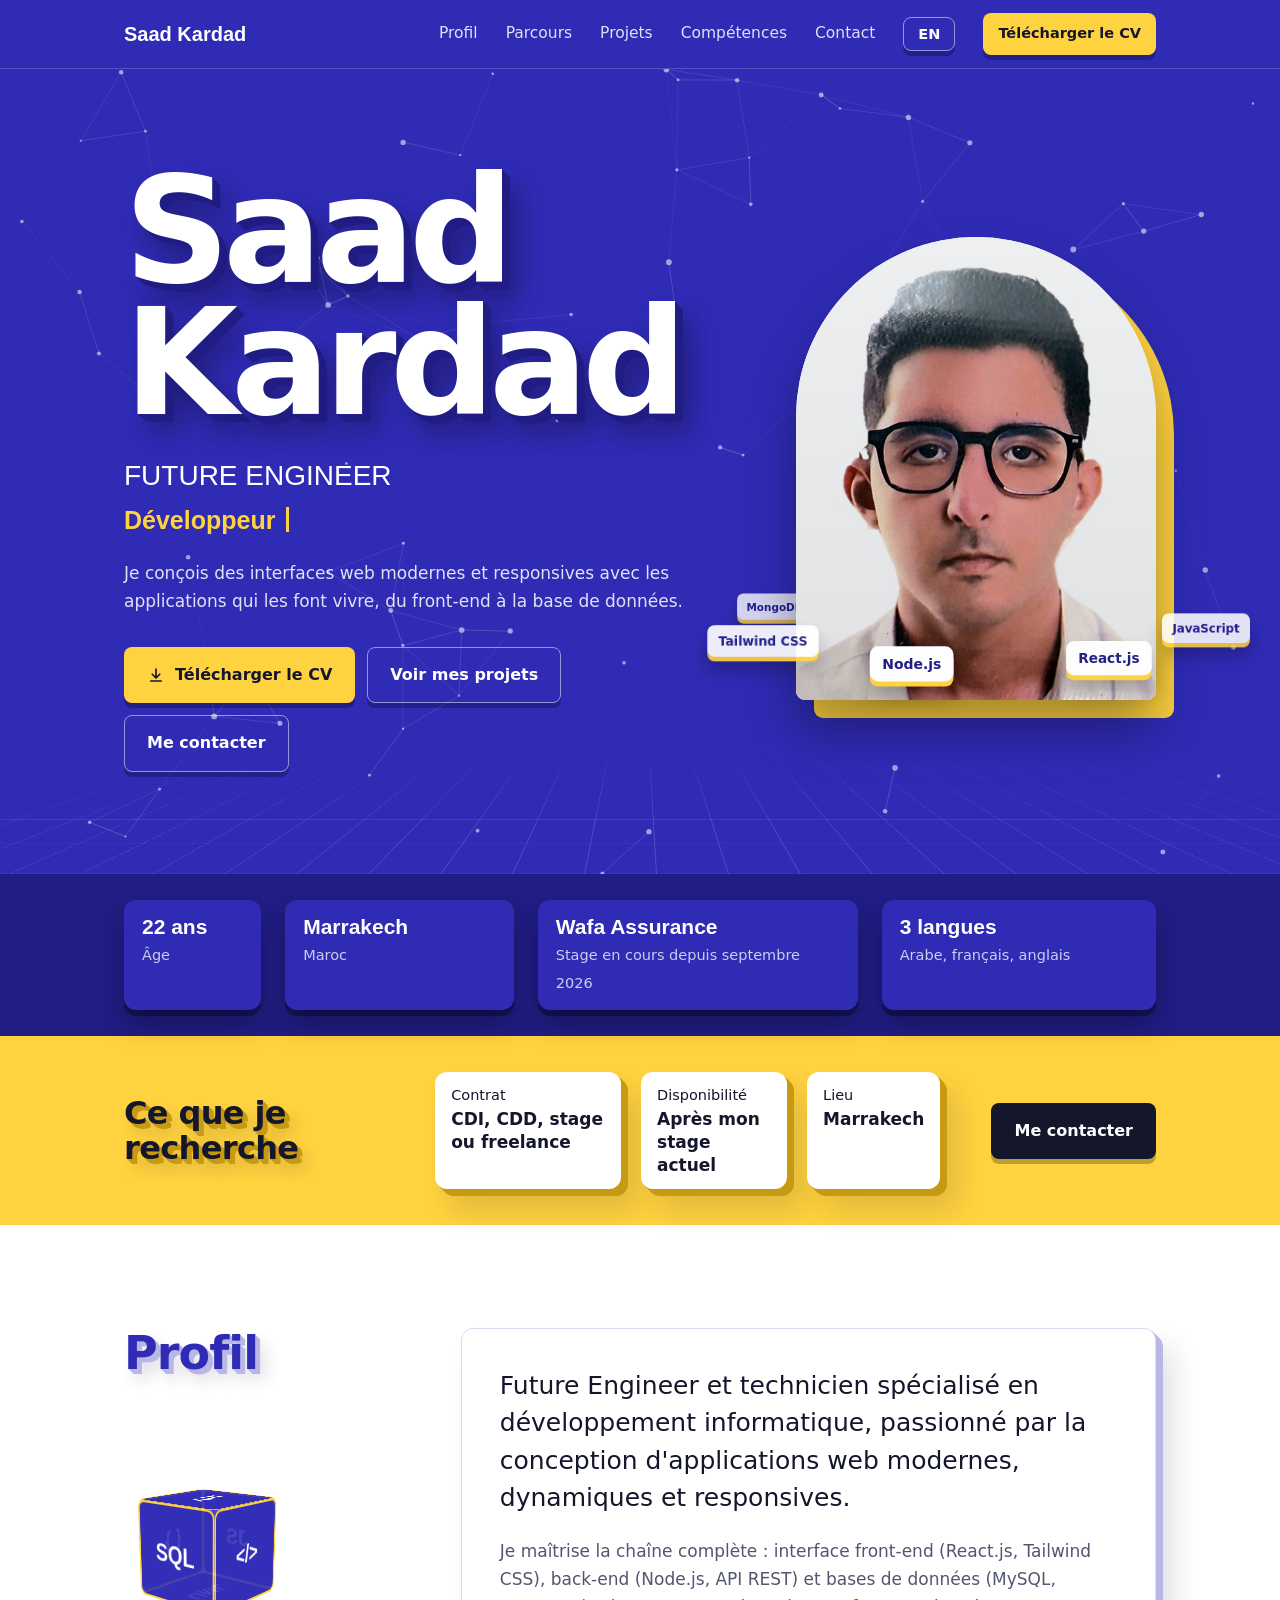
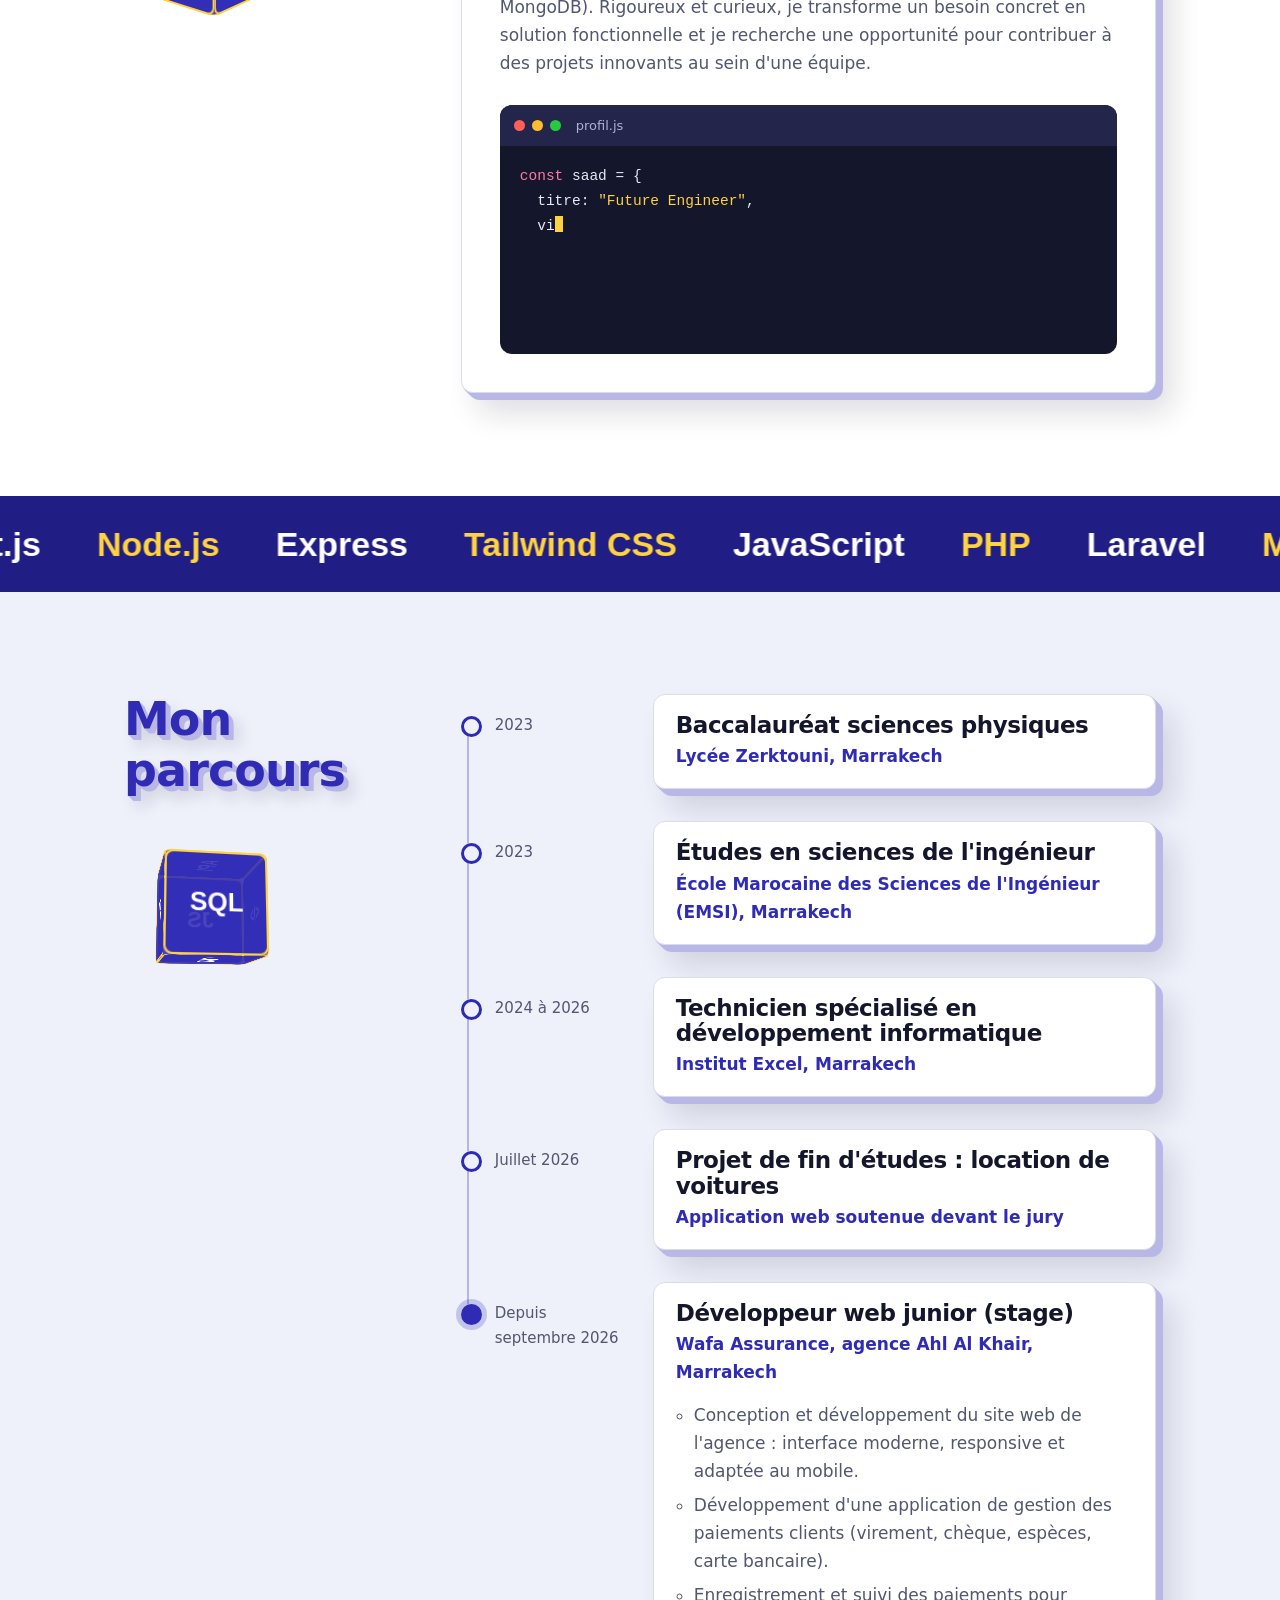
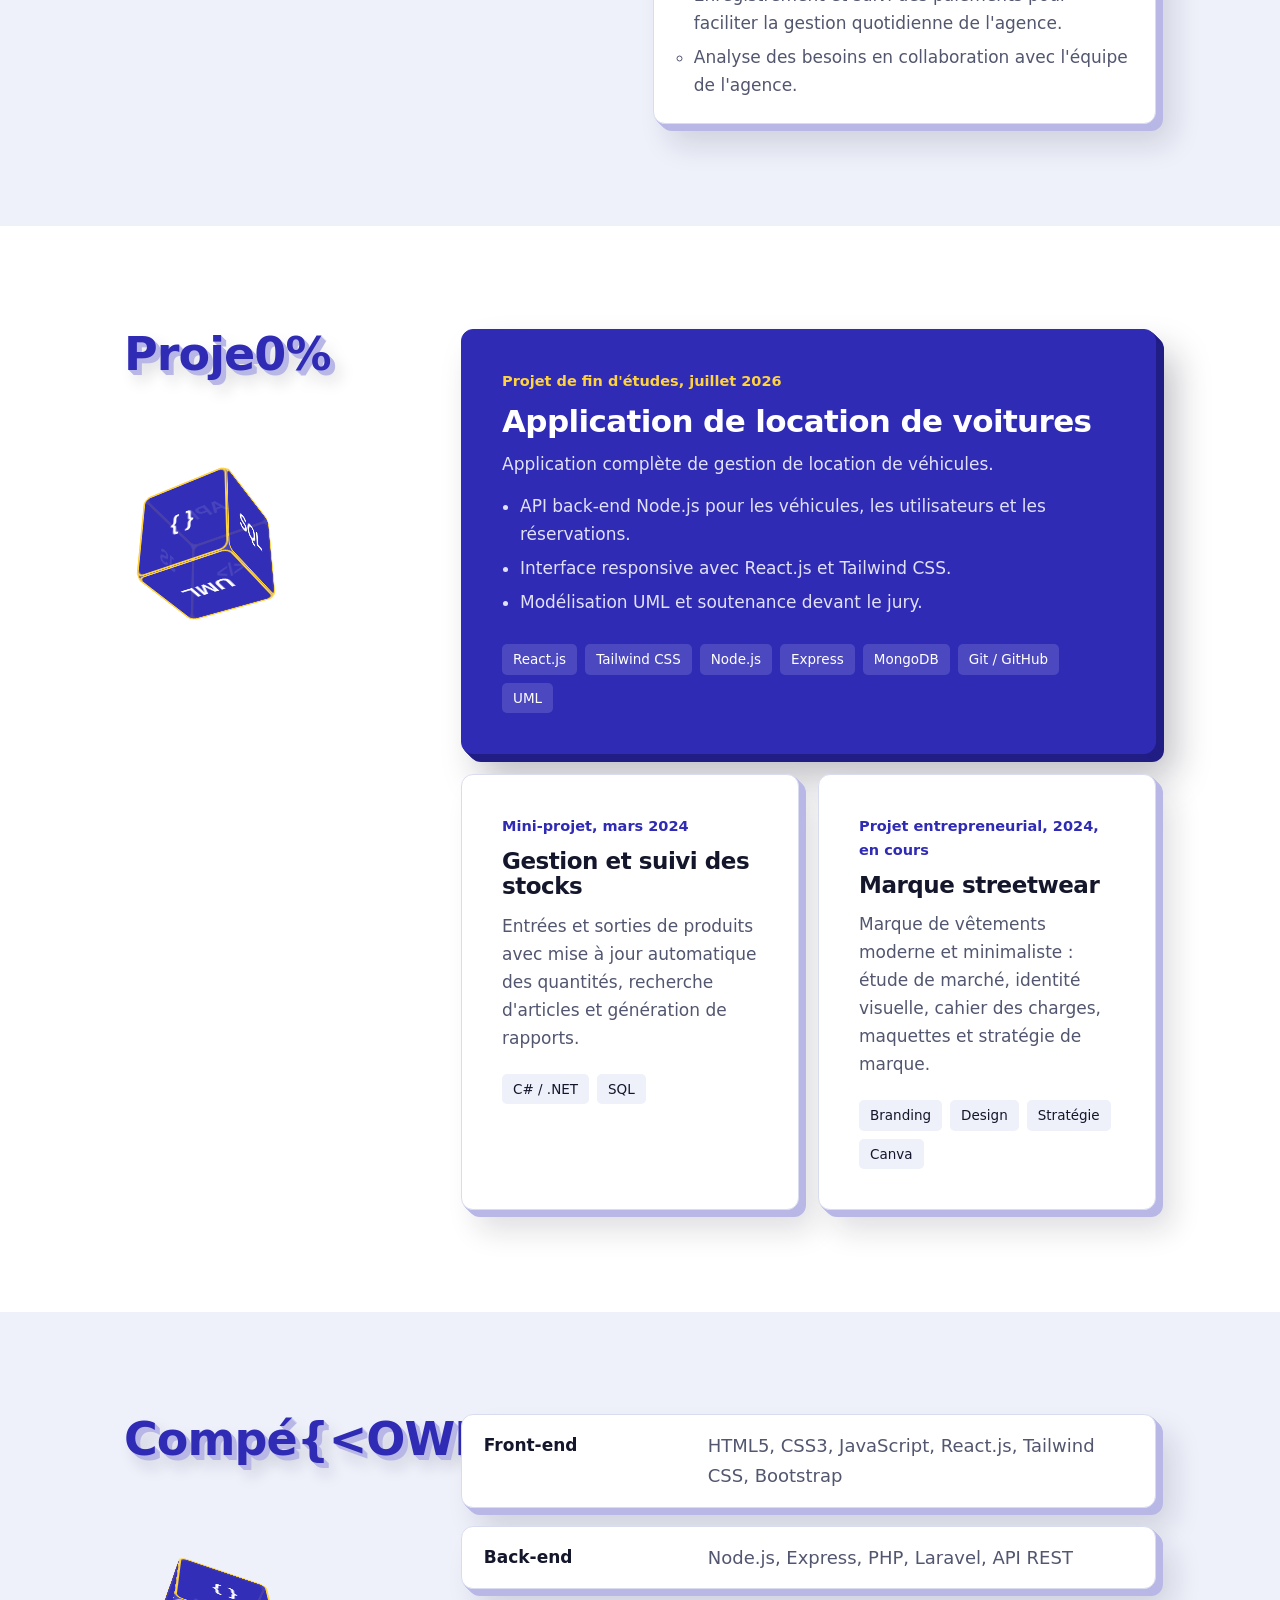
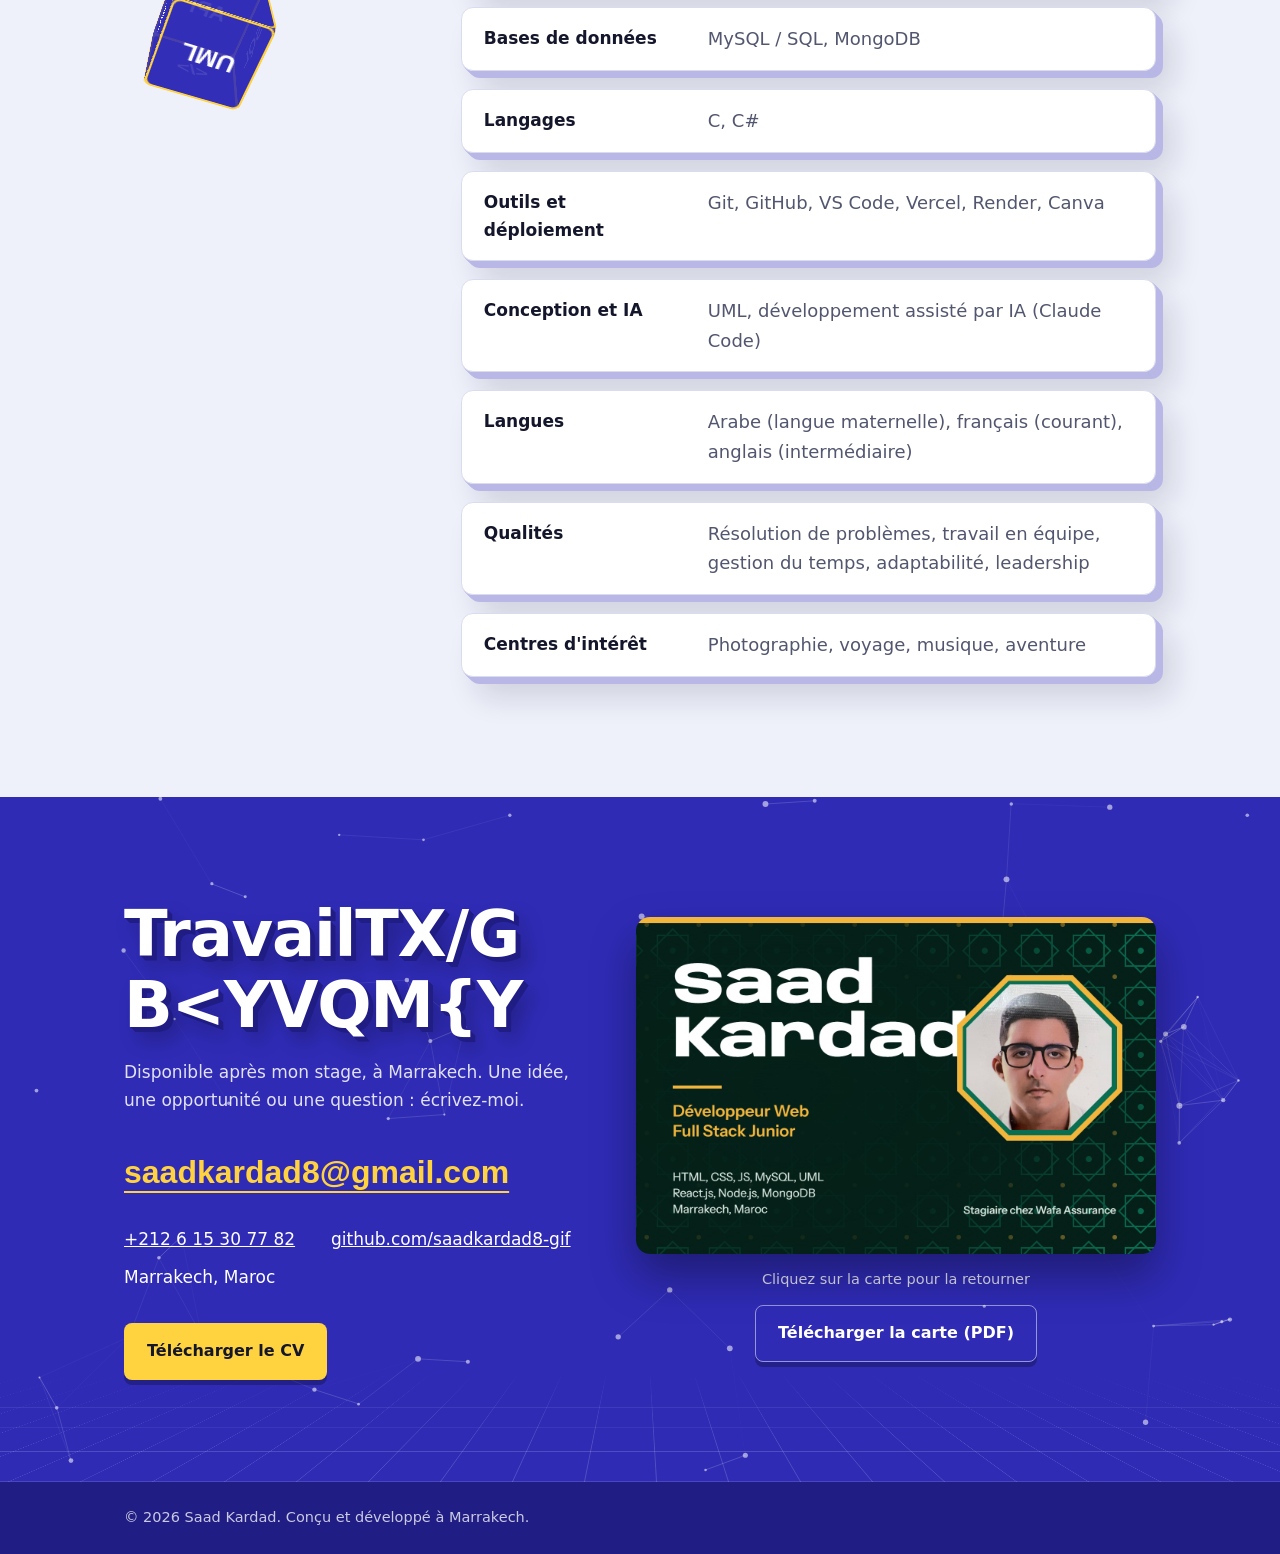
==== index.html @ 82479d3b "Animations JavaScript : intro, particules, texte écrit, titres animés, terminal, bande de technologi" ====
<!DOCTYPE html>
<html lang="fr">
<head>
<meta charset="UTF-8">
<script>document.documentElement.classList.add("js")</script>
<meta name="viewport" content="width=device-width, initial-scale=1">
<title>Saad Kardad, développeur web full stack à Marrakech</title>
<meta name="description" content="Portfolio de Saad Kardad, développeur web full stack junior à Marrakech : React.js, Node.js, PHP, MySQL et MongoDB. CV à télécharger.">
<meta property="og:title" content="Saad Kardad, développeur web full stack">
<meta property="og:description" content="Développeur web full stack junior à Marrakech. Projets, parcours et CV.">
<meta property="og:type" content="website">
<meta name="theme-color" content="#2f2bb5">
<link rel="icon" type="image/svg+xml" href="data:image/svg+xml,%3Csvg xmlns='http://www.w3.org/2000/svg' viewBox='0 0 64 64'%3E%3Crect width='64' height='64' rx='14' fill='%2314162b'/%3E%3Cpath d='M21 20L8 32l13 12M43 20l13 12-13 12' fill='none' stroke='%23ffd23f' stroke-width='6' stroke-linecap='round' stroke-linejoin='round'/%3E%3Cpath d='M37 15L27 49' fill='none' stroke='%23ffffff' stroke-width='6' stroke-linecap='round' stroke-linejoin='round'/%3E%3C/svg%3E">
<style>
@font-face{font-family:"Bricolage";src:url("fonts/bricolage-grotesque-latin-wght-normal.woff2") format("woff2");font-weight:200 800;font-display:swap}
@font-face{font-family:"Instrument";src:url("fonts/instrument-sans-latin-wght-normal.woff2") format("woff2");font-weight:400 700;font-display:swap}

:root{
  --blue:#2f2bb5;
  --blue-deep:#201d84;
  --yellow:#ffd23f;
  --ink:#14162b;
  --soft:#52566f;
  --paper:#ffffff;
  --mist:#eef0fa;
  --line:#d9dcee;
  --pad:clamp(20px,5vw,64px);
}
*{margin:0;padding:0;box-sizing:border-box}
html{scroll-behavior:smooth;scroll-padding-top:76px}
body{font-family:"Instrument",system-ui,sans-serif;color:var(--ink);background:var(--paper);line-height:1.65;font-size:17px;-webkit-font-smoothing:antialiased}
a{color:inherit}
img{display:block;max-width:100%}
h1,h2,h3{font-family:"Bricolage",system-ui,sans-serif;line-height:1.1;letter-spacing:-.02em}
:focus-visible{outline:3px solid var(--yellow);outline-offset:3px}
.wrap{max-width:1160px;margin:0 auto;padding:0 var(--pad)}
.skip{position:absolute;left:-999px;top:8px;background:var(--yellow);color:var(--ink);padding:8px 14px;z-index:30}
.skip:focus{left:8px}

/* header */
header{position:sticky;top:0;z-index:20;background:var(--blue);color:#fff;border-bottom:1px solid rgba(255,255,255,.18)}
.bar{display:flex;align-items:center;gap:28px;height:68px}
.brand{font-family:"Bricolage",sans-serif;font-weight:700;font-size:20px;text-decoration:none;margin-right:auto;white-space:nowrap}
nav{display:flex;gap:28px}
nav a{text-decoration:none;font-size:15.5px;opacity:.85}
nav a:hover{opacity:1;text-decoration:underline;text-underline-offset:6px}

.btn{display:inline-flex;align-items:center;justify-content:center;gap:10px;font-weight:600;font-size:16px;text-decoration:none;padding:14px 22px;border-radius:8px;border:1.5px solid transparent;transition:background .2s,color .2s}
.btn svg{width:18px;height:18px;flex:none}
.btn-yellow{background:var(--yellow);color:var(--ink)}
.btn-yellow:hover{background:#fff}
.btn-line{border-color:rgba(255,255,255,.5);color:#fff}
.btn-line:hover{background:#fff;color:var(--blue-deep)}
.btn-small{padding:8px 14px;font-size:14.5px;white-space:nowrap}

/* hero */
.hero{background:var(--blue);color:#fff;overflow:hidden}
.hero .wrap{display:grid;grid-template-columns:minmax(0,1fr) minmax(0,360px);gap:clamp(32px,6vw,88px);align-items:center;padding-top:clamp(48px,8vw,96px);padding-bottom:clamp(56px,8vw,104px)}
.hero h1{font-size:clamp(62px,11.5vw,148px);font-weight:800;line-height:.9;letter-spacing:-.045em}
.hero h1 span{display:block}
.role{font-family:"Bricolage",sans-serif;font-size:clamp(21px,2.4vw,28px);font-weight:500;margin-top:28px;line-height:1.3}
.pitch{max-width:54ch;margin-top:16px;color:rgba(255,255,255,.86)}
.actions{display:flex;flex-wrap:wrap;gap:12px;margin-top:32px}
.portrait{position:relative;justify-self:end;width:100%;max-width:360px}
.portrait::before{content:"";position:absolute;inset:0;background:var(--yellow);border-radius:200px 200px 10px 10px;transform:translate(18px,18px)}
.portrait img{position:relative;width:100%;height:auto;aspect-ratio:7/9;object-fit:cover;object-position:50% 30%;border-radius:200px 200px 10px 10px;background:#fff}

/* facts */
.facts{background:var(--blue-deep);color:#fff}
.facts ul{list-style:none;display:grid;grid-template-columns:.6fr 1fr 1.4fr 1.2fr;gap:24px;padding-top:26px;padding-bottom:26px}
.facts strong{display:block;font-family:"Bricolage",sans-serif;font-size:21px;font-weight:700;line-height:1.25}
.facts span{font-size:14.5px;color:rgba(255,255,255,.76)}

/* sections */
section.block{padding:clamp(64px,8vw,112px) 0}
section.tint{background:var(--mist)}
.split{display:grid;grid-template-columns:minmax(0,260px) minmax(0,1fr);gap:clamp(24px,6vw,88px);align-items:start}
.split>h2{font-size:clamp(32px,4vw,46px);font-weight:750;color:var(--blue)}
.lead{font-size:clamp(20px,2.1vw,25px);line-height:1.5;max-width:40ch}
.text{margin-top:20px;color:var(--soft);max-width:64ch}

/* timeline */
.timeline{list-style:none}
.timeline li{display:grid;grid-template-columns:150px minmax(0,1fr);gap:28px;padding:30px 0;border-top:1px solid var(--line)}
.timeline li:first-child{border-top:0;padding-top:0}
.when{font-size:15px;color:var(--soft);font-weight:500;padding-top:3px}
.timeline h3{font-size:23px;font-weight:700}
.where{color:var(--blue);font-weight:600;margin-top:4px}
ul.points{margin:14px 0 0 18px;color:var(--soft);max-width:62ch}
ul.points li{display:list-item;padding:0 0 6px;border:0}
.sub{font-size:23px;margin:56px 0 28px;font-weight:700;padding-top:40px;border-top:3px solid var(--ink)}

/* projects */
.project{background:var(--paper);border-radius:14px;padding:clamp(24px,3.5vw,40px);border:1px solid var(--line)}
.project h3{font-size:clamp(24px,2.6vw,31px);font-weight:750}
.project p{margin-top:12px;color:var(--soft);max-width:62ch}
.project .meta{font-size:14.5px;font-weight:600;color:var(--blue);margin:0 0 10px}
.project.main{background:var(--blue);border-color:var(--blue);color:#fff}
.project.main p,.project.main ul.points{color:rgba(255,255,255,.86)}
.project.main .meta{color:var(--yellow)}
.pair{display:grid;grid-template-columns:1fr 1fr;gap:20px;margin-top:20px}
.pair h3{font-size:23px}
.tags{list-style:none;display:flex;flex-wrap:wrap;gap:8px;margin-top:22px}
.tags li{font-size:13.5px;font-weight:500;padding:4px 11px;border-radius:5px;background:var(--mist);color:var(--ink)}
.main .tags li{background:rgba(255,255,255,.14);color:#fff}

/* skills */
dl.skills>div{display:grid;grid-template-columns:200px minmax(0,1fr);gap:24px;padding:20px 0;border-top:1px solid var(--line)}
dl.skills>div:first-child{border-top:0;padding-top:4px}
dl.skills dt{font-weight:700}
dl.skills dd{font-size:18px;color:var(--soft)}

/* contact */
.contact{background:var(--blue);color:#fff;padding:clamp(64px,8vw,112px) 0}
.contact h2{font-size:clamp(40px,6.5vw,76px);font-weight:800;max-width:14ch}
.contact p{margin-top:18px;color:rgba(255,255,255,.86);max-width:52ch}
.mail{display:inline-block;margin-top:32px;font-family:"Bricolage",sans-serif;font-weight:700;font-size:clamp(21px,4.2vw,44px);color:var(--yellow);text-underline-offset:8px;text-decoration-thickness:2px;overflow-wrap:anywhere}
.coords{list-style:none;display:flex;flex-wrap:wrap;gap:10px 36px;margin-top:26px}
footer{background:var(--blue-deep);color:rgba(255,255,255,.76);font-size:14.5px;padding:24px 0}


/* effets : couleurs au défilement, curseur, animations */
@property --blue{syntax:"<color>";inherits:true;initial-value:#2f2bb5}
@property --blue-deep{syntax:"<color>";inherits:true;initial-value:#201d84}
@property --yellow{syntax:"<color>";inherits:true;initial-value:#ffd23f}
@property --mist{syntax:"<color>";inherits:true;initial-value:#eef0fa}
:root{transition:--blue .7s,--blue-deep .7s,--yellow .7s,--mist .7s}

.progress{position:absolute;left:0;bottom:-1px;height:3px;width:100%;background:var(--yellow);transform-origin:left;transform:scaleX(0)}
nav a.active{opacity:1;text-decoration:underline;text-decoration-color:var(--yellow);text-decoration-thickness:2px;text-underline-offset:8px}

.js .hero h1 span,.js .role,.js .pitch,.js .hero .actions,.js .portrait{animation:rise .8s cubic-bezier(.22,1,.36,1) backwards}
.js .hero h1 span{display:block}
.js .hero h1 span:nth-child(2){animation-delay:.1s}
.js .role{animation-delay:.22s}
.js .pitch{animation-delay:.3s}
.js .hero .actions{animation-delay:.38s}
.js .portrait{animation-delay:.18s}
@keyframes rise{from{opacity:0;transform:translateY(26px)}}

.js .reveal{opacity:0;transform:translateY(28px);transition:opacity .7s,transform .7s cubic-bezier(.22,1,.36,1)}
.js .reveal.in{opacity:1;transform:none}
.project{transition:opacity .7s,transform .35s,box-shadow .35s}
.js .project.reveal.in:hover,.project:hover{transform:translateY(-5px);box-shadow:0 18px 36px rgba(20,22,43,.16)}

.cur-dot,.cur-ring{position:fixed;left:0;top:0;border-radius:50%;pointer-events:none;z-index:100;opacity:0;--c:var(--blue)}
.cur-dot{width:10px;height:10px;margin:-5px 0 0 -5px;background:var(--c)}
.cur-ring{width:40px;height:40px;margin:-20px 0 0 -20px;
  background:conic-gradient(var(--c) calc(var(--p,0)*1%),color-mix(in srgb,var(--c) 28%,transparent) 0);
  -webkit-mask:radial-gradient(farthest-side,transparent calc(100% - 3px),#000 calc(100% - 2px));
  mask:radial-gradient(farthest-side,transparent calc(100% - 3px),#000 calc(100% - 2px));
  transition:width .2s,height .2s,margin .2s}
.on-dark{--c:var(--yellow)}
.on-link.cur-ring{width:58px;height:58px;margin:-29px 0 0 -29px}
.on-link.cur-dot{--c:#ff5d8f}
.on-yellow.cur-dot,.on-yellow.cur-ring{--c:var(--ink)}
.has-cursor .cur-dot,.has-cursor .cur-ring{opacity:1}
.has-cursor,.has-cursor *{cursor:none!important}

/* carte de visite */
.contact-grid{display:grid;grid-template-columns:minmax(0,1fr) minmax(0,520px);gap:clamp(32px,5vw,72px);align-items:center}
.contact .mail{font-size:clamp(21px,2.5vw,32px)}
.contact h2{font-size:clamp(40px,5vw,64px)}
.card-zone{display:flex;flex-direction:column;align-items:center;gap:14px}
.card-btn{width:100%;padding:0;border:0;background:none;cursor:pointer;perspective:1200px}
.card-inner{display:grid}
.face{width:100%;height:auto;border-radius:14px;box-shadow:0 22px 44px rgba(0,0,0,.35)}
.js .card-inner{transform-style:preserve-3d;transition:transform .7s cubic-bezier(.22,1,.36,1)}
.js .face{grid-area:1/1;backface-visibility:hidden;-webkit-backface-visibility:hidden}
.js .verso{transform:rotateY(180deg)}
.js .card-btn.flipped .card-inner{transform:rotateY(180deg)}
.card-hint{margin:0;font-size:14.5px}
html:not(.js) .card-hint{display:none}
.contact .card-hint{margin:0}

main{overflow-x:clip}

/* ce que je recherche */
.wanted{background:var(--yellow);color:var(--ink);padding:36px 0}
.wanted .wrap{display:grid;grid-template-columns:minmax(0,260px) minmax(0,1fr) auto;gap:24px clamp(24px,4vw,56px);align-items:center}
.wanted h2{font-size:clamp(26px,2.8vw,32px);font-weight:750}
.wanted dl{display:grid;grid-template-columns:1.4fr 1.1fr .7fr;gap:20px}
.wanted dt{font-size:14.5px}
.wanted dd{font-weight:700;line-height:1.35}
.wanted-btn{background:var(--ink);color:#fff}
.wanted-btn:hover{background:#fff;color:var(--ink)}

/* frise du parcours */
.timeline li{position:relative;border-top:0;padding:0 0 40px 34px;grid-template-columns:130px minmax(0,1fr)}
.timeline li:first-child{padding-top:0}
.timeline > li::before{content:"";position:absolute;left:0;top:7px;width:15px;height:15px;border-radius:50%;background:var(--mist);border:3px solid var(--blue);z-index:1}
.timeline > li::after{content:"";position:absolute;left:6.5px;top:22px;bottom:-7px;width:2px;background:var(--blue);opacity:.3}
.timeline > li:last-child{padding-bottom:0}
.timeline > li:last-child::after{display:none}
.timeline > li.now::before{background:var(--blue);box-shadow:0 0 0 5px color-mix(in srgb,var(--blue) 22%,transparent)}
ul.points li{position:static}
.lang-btn{font-family:inherit;background:none;cursor:pointer;min-width:48px}

/* relief et 3D */
.hero{position:relative;isolation:isolate}
.hero::before{content:"";position:absolute;z-index:-1;left:-50%;right:-50%;bottom:0;height:62%;
  background:
    repeating-linear-gradient(90deg,rgba(255,255,255,.16) 0 1px,transparent 1px 72px),
    repeating-linear-gradient(0deg,rgba(255,255,255,.16) 0 1px,transparent 1px 72px);
  transform:perspective(520px) rotateX(62deg);transform-origin:bottom;
  -webkit-mask:linear-gradient(transparent,#000 75%);mask:linear-gradient(transparent,#000 75%);
  animation:floor 3.5s linear infinite}
@keyframes floor{to{background-position:0 0,0 72px}}
.hero h1{text-shadow:1px 1px 0 var(--blue-deep),2px 2px 0 var(--blue-deep),3px 3px 0 var(--blue-deep),4px 4px 0 var(--blue-deep),5px 5px 0 var(--blue-deep),6px 6px 0 var(--blue-deep),7px 7px 0 var(--blue-deep),8px 8px 0 var(--blue-deep),14px 18px 28px rgba(0,0,0,.35)}
.contact h2{text-shadow:1px 1px 0 var(--blue-deep),2px 2px 0 var(--blue-deep),3px 3px 0 var(--blue-deep),4px 4px 0 var(--blue-deep),5px 5px 0 var(--blue-deep),10px 12px 20px rgba(0,0,0,.3)}

.portrait{will-change:transform}
.portrait::before{z-index:1;transform:translate(calc(18px + var(--px,0px)),calc(18px + var(--py,0px)))}
.portrait img{z-index:2;box-shadow:0 30px 50px rgba(0,0,0,.35)}
.orbit{list-style:none;position:absolute;left:50%;top:84%;width:0;height:0}
.orbit li{position:absolute;left:0;top:0;white-space:nowrap;font-size:13.5px;font-weight:700;padding:6px 12px;border-radius:8px;
  background:#fff;color:var(--blue-deep);box-shadow:0 5px 0 var(--yellow),0 14px 22px rgba(0,0,0,.3)}

.hero .btn-yellow{box-shadow:0 5px 0 rgba(0,0,0,.28)}
.hero .btn-yellow:active{transform:translateY(4px);box-shadow:0 1px 0 rgba(0,0,0,.28)}

.project{position:relative;overflow:hidden;will-change:transform}
.project::after{content:"";position:absolute;inset:0;pointer-events:none;opacity:0;transition:opacity .3s;
  background:radial-gradient(420px circle at var(--gx,50%) var(--gy,50%),rgba(255,255,255,.28),transparent 60%)}
.project:not(.main)::after{background:radial-gradient(360px circle at var(--gx,50%) var(--gy,50%),color-mix(in srgb,var(--blue) 14%,transparent),transparent 65%)}
.project.tilting::after{opacity:1}
.js .project.tilting,.card-btn.tilting{transition:transform .08s linear,box-shadow .3s}
.card-btn{transition:transform .5s}

.js .reveal{transform:perspective(900px) translateY(40px) rotateX(-22deg);transform-origin:50% 100%}
.js .reveal.in{transform:none}

/* tout le portfolio en 3D */
:root{--edge:color-mix(in srgb,var(--blue) 34%,#fff)}
.facts li,.wanted dl>div,#profil .split>div:not(.cube-rail),.timeline>li>div,.project,dl.skills>div{border-radius:12px;transition:transform .5s,box-shadow .35s}
#profil .split>div:not(.cube-rail),.timeline>li>div,dl.skills>div,.wanted dl>div,.project{
  box-shadow:1px 1px 0 var(--edge),2px 2px 0 var(--edge),3px 3px 0 var(--edge),4px 4px 0 var(--edge),5px 5px 0 var(--edge),6px 6px 0 var(--edge),7px 7px 0 var(--edge),16px 20px 30px rgba(20,22,43,.14)}
#profil .split>div:not(.cube-rail){background:#fff;border:1px solid var(--line);padding:clamp(22px,3.5vw,38px)}
.timeline>li>div{background:#fff;border:1px solid var(--line);padding:18px 22px}
.timeline>li{padding-bottom:32px}
.timeline .when{padding-top:19px}
.timeline>li::before{top:22px}
.timeline>li:first-child{padding-top:0}
.timeline>li::after{top:37px;bottom:-22px}
dl.skills>div,dl.skills>div:first-child{background:#fff;border:1px solid var(--line);padding:16px 22px;margin-bottom:18px}
.project.main{box-shadow:1px 1px 0 var(--blue-deep),2px 2px 0 var(--blue-deep),3px 3px 0 var(--blue-deep),4px 4px 0 var(--blue-deep),5px 5px 0 var(--blue-deep),6px 6px 0 var(--blue-deep),7px 7px 0 var(--blue-deep),8px 8px 0 var(--blue-deep),18px 24px 36px rgba(20,22,43,.28)}
.js .project.reveal.in:hover,.project:hover{box-shadow:5px 5px 0 var(--edge),10px 10px 0 var(--edge),24px 30px 44px rgba(20,22,43,.2)}
.wanted dl>div{background:#fff;padding:12px 16px;--edge:#c79a14}
.facts li{background:var(--blue);padding:14px 18px;box-shadow:0 6px 0 rgba(0,0,0,.35),0 16px 24px rgba(0,0,0,.25)}
.js .facts li{animation:flip-in .9s cubic-bezier(.22,1,.36,1) backwards}
.js .facts li:nth-child(2){animation-delay:.12s}
.js .facts li:nth-child(3){animation-delay:.24s}
.js .facts li:nth-child(4){animation-delay:.36s}
@keyframes flip-in{from{opacity:0;transform:perspective(700px) rotateX(-85deg)}}
.js .tilting{transition:transform .08s linear,box-shadow .3s!important}

.split>h2,.wanted h2{text-shadow:1px 1px 0 var(--edge),2px 2px 0 var(--edge),3px 3px 0 var(--edge),4px 4px 0 var(--edge),5px 5px 0 var(--edge),9px 11px 16px rgba(20,22,43,.18)}
.wanted h2{--edge:#c79a14}

.btn{box-shadow:0 5px 0 rgba(0,0,0,.25);transition:background .2s,color .2s,transform .12s,box-shadow .12s}
.btn:hover{transform:translateY(-2px);box-shadow:0 7px 0 rgba(0,0,0,.25)}
.btn:active,.hero .btn-yellow:active{transform:translateY(4px);box-shadow:0 1px 0 rgba(0,0,0,.25)}
nav a{display:inline-block;transition:transform .3s,opacity .2s}
nav a:hover{transform:perspective(300px) rotateX(24deg) translateY(-3px)}

/* cubes sous les titres de section */
.split{position:relative}
.cube-rail{position:absolute;left:calc(var(--pad) + 36px);top:170px;bottom:20px;width:96px;pointer-events:none}
.cube-view{position:sticky;top:260px;width:96px;height:96px;perspective:500px}
.cube{position:relative;width:100%;height:100%;transform-style:preserve-3d;transform:rotateX(calc(-22deg + var(--spin,0deg) * .5)) rotateY(calc(34deg + var(--spin,0deg)))}
.cube span{position:absolute;inset:0;display:grid;place-items:center;font-family:"Bricolage",sans-serif;font-size:24px;font-weight:700;color:#fff;
  background:color-mix(in srgb,var(--blue) 88%,transparent);border:2px solid var(--yellow);border-radius:8px}
.cube span:nth-child(1){transform:translateZ(48px)}
.cube span:nth-child(2){transform:rotateY(180deg) translateZ(48px)}
.cube span:nth-child(3){transform:rotateY(90deg) translateZ(48px)}
.cube span:nth-child(4){transform:rotateY(-90deg) translateZ(48px)}
.cube span:nth-child(5){transform:rotateX(90deg) translateZ(48px)}
.cube span:nth-child(6){transform:rotateX(-90deg) translateZ(48px)}

.contact{position:relative;isolation:isolate;overflow:hidden}
.contact::before{content:"";position:absolute;z-index:-1;left:-50%;right:-50%;bottom:0;height:55%;
  background:
    repeating-linear-gradient(90deg,rgba(255,255,255,.16) 0 1px,transparent 1px 72px),
    repeating-linear-gradient(0deg,rgba(255,255,255,.16) 0 1px,transparent 1px 72px);
  transform:perspective(520px) rotateX(62deg);transform-origin:bottom;
  -webkit-mask:linear-gradient(transparent,#000 75%);mask:linear-gradient(transparent,#000 75%);
  animation:floor 3.5s linear infinite}

@media (max-width:920px){
  .cube-rail{display:none}
}
@media (max-width:920px){
  .portrait{justify-self:center!important}
  .orbit li{font-size:12px;padding:5px 9px}

  .wanted .wrap{grid-template-columns:1fr}
  .wanted-btn{justify-self:start}

  .contact-grid{grid-template-columns:1fr}
  nav{display:none}
  .hero .wrap{grid-template-columns:1fr}
  .portrait{order:-1;justify-self:start;max-width:230px}
  .split{grid-template-columns:1fr}
  .facts ul{grid-template-columns:1fr 1fr}
}
@media (max-width:640px){
  .bar{gap:10px}
  .brand{font-size:18px}
  .btn-small{padding:7px 10px;font-size:13.5px}
  .lang-btn{min-width:40px}
  .wanted dl{grid-template-columns:1fr;gap:12px}
  .timeline li,dl.skills>div{grid-template-columns:1fr;gap:8px}
  .pair{grid-template-columns:1fr}
  .actions .btn{width:100%}
}
@media (prefers-reduced-motion:reduce){html{scroll-behavior:auto}*{transition:none!important;animation:none!important}}
@media print{.cube-rail,.contact::before{display:none}.orbit,.hero::before{display:none}.js .reveal{opacity:1;transform:none}.cur-dot,.cur-ring{display:none}header{position:static}.actions{display:none}}
</style>
<link rel="stylesheet" href="animations.css">
<script>try{if(!sessionStorage.getItem("intro")&&!matchMedia("(prefers-reduced-motion: reduce)").matches)document.documentElement.classList.add("intro")}catch(e){}</script>
</head>
<body>
<div class="intro-screen" aria-hidden="true"><strong>&lt;/&gt;</strong><span><i></i></span><b>0 %</b></div>
<a class="skip" href="#contenu">Aller au contenu</a>

<header>
  <div class="wrap bar">
    <a class="brand" href="#accueil">Saad Kardad</a>
    <nav aria-label="Sections">
      <a href="#profil">Profil</a>
      <a href="#parcours">Parcours</a>
      <a href="#projets">Projets</a>
      <a href="#competences">Compétences</a>
      <a href="#contact">Contact</a>
    </nav>
    <button class="btn btn-line btn-small lang-btn" type="button" lang="en" aria-label="Switch to English">EN</button>
    <a class="btn btn-yellow btn-small" href="SaadkardadCv.pdf" download="CV_Saad_Kardad.pdf">Télécharger le CV</a>
  </div>
  <div class="progress" aria-hidden="true"></div>
</header>

<main id="contenu">
<section class="hero" id="accueil">
  <div class="wrap">
    <div>
      <h1><span>Saad</span> <span>Kardad</span></h1>
      <p class="role" lang="en">FUTURE ENGINEER</p>
      <p class="pitch">Je conçois des interfaces web modernes et responsives avec les applications qui les font vivre, du front-end à la base de données.</p>
      <div class="actions">
        <a class="btn btn-yellow" href="SaadkardadCv.pdf" download="CV_Saad_Kardad.pdf">
          <svg viewBox="0 0 24 24" fill="none" stroke="currentColor" stroke-width="2.2" stroke-linecap="round" stroke-linejoin="round" aria-hidden="true"><path d="M12 4v11M7 11l5 5 5-5M5 20h14"/></svg>
          Télécharger le CV
        </a>
        <a class="btn btn-line" href="#projets">Voir mes projets</a>
        <a class="btn btn-line" href="#contact">Me contacter</a>
      </div>
    </div>
    <div class="portrait">
      <img src="photo.jpg" width="560" height="720" alt="Portrait de Saad Kardad">
      <ul class="orbit" aria-hidden="true"><li>React.js</li><li>Node.js</li><li>Tailwind CSS</li><li>MongoDB</li><li>MySQL</li><li>PHP</li><li>JavaScript</li></ul>
    </div>
  </div>
</section>

<div class="facts">
  <ul class="wrap">
    <li><strong>22 ans</strong><span>Âge</span></li>
    <li><strong>Marrakech</strong><span>Maroc</span></li>
    <li><strong>Wafa Assurance</strong><span>Stage en cours depuis septembre 2026</span></li>
    <li><strong>3 langues</strong><span>Arabe, français, anglais</span></li>
  </ul>
</div>

<section class="wanted" id="recherche">
  <div class="wrap">
    <h2>Ce que je recherche</h2>
    <dl>
      <div><dt>Contrat</dt><dd>CDI, CDD, stage ou freelance</dd></div>
      <div><dt>Disponibilité</dt><dd>Après mon stage actuel</dd></div>
      <div><dt>Lieu</dt><dd>Marrakech</dd></div>
    </dl>
    <a class="btn wanted-btn" href="#contact">Me contacter</a>
  </div>
</section>

<section class="block" id="profil">
  <div class="wrap split">
    <h2>Profil</h2>
    <div>
      <p class="lead">Future Engineer et technicien spécialisé en développement informatique, passionné par la conception d'applications web modernes, dynamiques et responsives.</p>
      <p class="text">Je maîtrise la chaîne complète : interface front-end (React.js, Tailwind CSS), back-end (Node.js, API REST) et bases de données (MySQL, MongoDB). Rigoureux et curieux, je transforme un besoin concret en solution fonctionnelle et je recherche une opportunité pour contribuer à des projets innovants au sein d'une équipe.</p>
    </div>
  </div>
</section>

<section class="block tint" id="parcours">
  <div class="wrap split">
    <h2>Mon parcours</h2>
    <ol class="timeline">
        <li>
          <p class="when">2023</p>
          <div><h3>Baccalauréat sciences physiques</h3><p class="where">Lycée Zerktouni, Marrakech</p></div>
        </li>
        <li>
          <p class="when">2023</p>
          <div><h3>Études en sciences de l'ingénieur</h3><p class="where">École Marocaine des Sciences de l'Ingénieur (EMSI), Marrakech</p></div>
        </li>
        <li>
          <p class="when">2024 à 2026</p>
          <div><h3>Technicien spécialisé en développement informatique</h3><p class="where">Institut Excel, Marrakech</p></div>
        </li>
        <li>
          <p class="when">Juillet 2026</p>
          <div><h3>Projet de fin d'études : location de voitures</h3><p class="where">Application web soutenue devant le jury</p></div>
        </li>
        <li class="now">
          <p class="when">Depuis septembre 2026</p>
          <div><h3>Développeur web junior (stage)</h3><p class="where">Wafa Assurance, agence Ahl Al Khair, Marrakech</p>
            <ul class="points">
              <li>Conception et développement du site web de l'agence : interface moderne, responsive et adaptée au mobile.</li>
              <li>Développement d'une application de gestion des paiements clients (virement, chèque, espèces, carte bancaire).</li>
              <li>Enregistrement et suivi des paiements pour faciliter la gestion quotidienne de l'agence.</li>
              <li>Analyse des besoins en collaboration avec l'équipe de l'agence.</li>
            </ul>
          </div>
        </li>
    </ol>
  </div>
</section>

<section class="block" id="projets">
  <div class="wrap split">
    <h2>Projets</h2>
    <div>
      <article class="project main">
        <p class="meta">Projet de fin d'études, juillet 2026</p>
        <h3>Application de location de voitures</h3>
        <p>Application complète de gestion de location de véhicules.</p>
        <ul class="points">
          <li>API back-end Node.js pour les véhicules, les utilisateurs et les réservations.</li>
          <li>Interface responsive avec React.js et Tailwind CSS.</li>
          <li>Modélisation UML et soutenance devant le jury.</li>
        </ul>
        <ul class="tags" aria-label="Technologies">
          <li>React.js</li><li>Tailwind CSS</li><li>Node.js</li><li>Express</li><li>MongoDB</li><li>Git / GitHub</li><li>UML</li>
        </ul>
      </article>
      <div class="pair">
        <article class="project">
          <p class="meta">Mini-projet, mars 2024</p>
          <h3>Gestion et suivi des stocks</h3>
          <p>Entrées et sorties de produits avec mise à jour automatique des quantités, recherche d'articles et génération de rapports.</p>
          <ul class="tags" aria-label="Technologies"><li>C# / .NET</li><li>SQL</li></ul>
        </article>
        <article class="project">
          <p class="meta">Projet entrepreneurial, 2024, en cours</p>
          <h3>Marque streetwear</h3>
          <p>Marque de vêtements moderne et minimaliste : étude de marché, identité visuelle, cahier des charges, maquettes et stratégie de marque.</p>
          <ul class="tags" aria-label="Domaines"><li>Branding</li><li>Design</li><li>Stratégie</li><li>Canva</li></ul>
        </article>
      </div>
    </div>
  </div>
</section>

<section class="block tint" id="competences">
  <div class="wrap split">
    <h2>Compétences</h2>
    <dl class="skills">
      <div><dt>Front-end</dt><dd>HTML5, CSS3, JavaScript, React.js, Tailwind CSS, Bootstrap</dd></div>
      <div><dt>Back-end</dt><dd>Node.js, Express, PHP, Laravel, API REST</dd></div>
      <div><dt>Bases de données</dt><dd>MySQL / SQL, MongoDB</dd></div>
      <div><dt>Langages</dt><dd>C, C#</dd></div>
      <div><dt>Outils et déploiement</dt><dd>Git, GitHub, VS Code, Vercel, Render, Canva</dd></div>
      <div><dt>Conception et IA</dt><dd>UML, développement assisté par IA (Claude Code)</dd></div>
      <div><dt>Langues</dt><dd>Arabe (langue maternelle), français (courant), anglais (intermédiaire)</dd></div>
      <div><dt>Qualités</dt><dd>Résolution de problèmes, travail en équipe, gestion du temps, adaptabilité, leadership</dd></div>
      <div><dt>Centres d'intérêt</dt><dd>Photographie, voyage, musique, aventure</dd></div>
    </dl>
  </div>
</section>

<section class="contact" id="contact">
  <div class="wrap contact-grid">
    <div>
    <h2>Travaillons ensemble</h2>
    <p>Disponible après mon stage, à Marrakech. Une idée, une opportunité ou une question : écrivez-moi.</p>
    <a class="mail" href="mailto:saadkardad8@gmail.com">saadkardad8@gmail.com</a>
    <ul class="coords">
      <li><a href="tel:+212615307782">+212 6 15 30 77 82</a></li>
      <li><a href="https://github.com/saadkardad8-gif" target="_blank" rel="noopener">github.com/saadkardad8-gif</a></li>
      <li>Marrakech, Maroc</li>
    </ul>
    <div class="actions">
      <a class="btn btn-yellow" href="SaadkardadCv.pdf" download="CV_Saad_Kardad.pdf">Télécharger le CV</a>
    </div>
    </div>
    <div class="card-zone">
      <button class="card-btn" type="button" aria-pressed="false" aria-label="Retourner la carte de visite">
        <span class="card-inner">
          <img class="face recto" src="carte-recto.jpg" width="1360" height="880" alt="Recto de la carte de visite : Saad Kardad, développeur web full stack junior, stagiaire chez Wafa Assurance">
          <img class="face verso" src="carte-verso.png" width="1360" height="880" alt="Verso de la carte de visite : téléphone, e-mail, GitHub, Marrakech et QR code pour ajouter le contact">
        </span>
      </button>
      <p class="card-hint">Cliquez sur la carte pour la retourner</p>
      <a class="btn btn-line" href="carte-visite-saad-kardad.pdf" download>Télécharger la carte (PDF)</a>
    </div>
  </div>
</section>
</main>

<footer><div class="wrap">© 2026 Saad Kardad. Conçu et développé à Marrakech.</div></footer>
<div class="cur-ring" aria-hidden="true"></div>
<div class="cur-dot" aria-hidden="true"></div>
<script>
(() => {
  const root = document.documentElement;
  const calm = matchMedia("(prefers-reduced-motion: reduce)").matches;

  // une couleur par section : [principale, foncée, accent, fond clair]
  const themes = {
    accueil:     ["#2f2bb5", "#201d84", "#ffd23f", "#eef0fa"],
    profil:      ["#2f2bb5", "#201d84", "#ffd23f", "#eef0fa"],
    parcours:    ["#0e6b63", "#094a45", "#ffd23f", "#e8f4f2"],
    projets:     ["#6a2c91", "#481c65", "#ffc857", "#f3ecf8"],
    competences: ["#a6352b", "#75231c", "#ffdc9c", "#fbeeec"],
    contact:     ["#2f2bb5", "#201d84", "#ffd23f", "#eef0fa"]
  };
  const sections = Object.keys(themes).map(id => document.getElementById(id));
  const links = [...document.querySelectorAll("nav a")];
  const bar = document.querySelector(".progress");
  const meta = document.querySelector('meta[name="theme-color"]');
  const ring = document.querySelector(".cur-ring");
  const dot = document.querySelector(".cur-dot");
  let current = "";

  function onScroll() {
    const max = root.scrollHeight - innerHeight;
    const p = max > 0 ? Math.min(1, scrollY / max) : 0;
    bar.style.transform = `scaleX(${p})`;
    ring.style.setProperty("--p", p * 100);

    let id = sections[0].id;
    for (const s of sections) if (s.getBoundingClientRect().top <= innerHeight * 0.4) id = s.id;
    if (p > 0.995) id = "contact";
    if (id === current) return;
    current = id;
    ["--blue", "--blue-deep", "--yellow", "--mist"].forEach((v, i) => root.style.setProperty(v, themes[id][i]));
    meta.content = themes[id][0];
    links.forEach(a => a.classList.toggle("active", a.hash === "#" + id));
  }
  addEventListener("scroll", onScroll, { passive: true });
  addEventListener("resize", onScroll);
  onScroll();

  // apparition des blocs au défilement
  if (!calm && "IntersectionObserver" in window) {
    const blocks = document.querySelectorAll(".split > h2, .lead, .text, .timeline > li, .sub, .project, .skills > div, .contact h2, .mail, .wanted dl > div");
    const io = new IntersectionObserver(entries => entries.forEach(e => {
      if (e.isIntersecting) { e.target.classList.add("in"); io.unobserve(e.target); }
    }), { threshold: 0.1 });
    blocks.forEach(el => { el.classList.add("reveal"); io.observe(el); });
  }

  // carte de visite : recto / verso
  const card = document.querySelector(".card-btn");
  card.addEventListener("click", () => card.setAttribute("aria-pressed", card.classList.toggle("flipped")));

  // 3D : technologies en orbite autour de la photo
  const portrait = document.querySelector(".portrait");
  const orbit = [...document.querySelectorAll(".orbit li")];
  let angle = 0.6, last = 0, heroVisible = true, spinning = false;

  function placeOrbit() {
    const w = portrait.offsetWidth;
    const radius = Math.min(w * 0.64, innerWidth / 2 - 52);
    orbit.forEach((li, i) => {
      const a = angle + i * Math.PI * 2 / orbit.length;
      const depth = Math.sin(a);                 // -1 derrière, 1 devant
      const x = Math.cos(a) * radius;
      const y = depth * w * 0.11;
      li.style.transform = `translate(-50%, -50%) translate(${x}px, ${y}px) scale(${0.86 + depth * 0.18})`;
      li.style.zIndex = depth < 0 ? 0 : 3;       // passe derrière puis devant la photo
      li.style.opacity = 0.72 + (depth + 1) * 0.14;
    });
  }
  function spin(now) {
    if (!heroVisible) { spinning = false; return; }
    angle += Math.min(now - last, 50) * 0.00035;
    last = now;
    placeOrbit();
    requestAnimationFrame(spin);
  }
  function startSpin() {
    if (spinning || calm) return;
    spinning = true;
    last = performance.now();
    requestAnimationFrame(spin);
  }
  placeOrbit();
  addEventListener("resize", placeOrbit);
  new IntersectionObserver(([e]) => { heroVisible = e.isIntersecting; if (heroVisible) startSpin(); }).observe(portrait);

  // inclinaison 3D qui suit la souris
  if (!calm && matchMedia("(hover: hover) and (pointer: fine)").matches) {
    const hero = document.querySelector(".hero");
    hero.addEventListener("pointermove", e => {
      const r = hero.getBoundingClientRect();
      const dx = (e.clientX - r.left) / r.width - 0.5;
      const dy = (e.clientY - r.top) / r.height - 0.5;
      portrait.style.transform = `perspective(900px) rotateY(${dx * 22}deg) rotateX(${-dy * 16}deg)`;
      portrait.style.setProperty("--px", `${-dx * 28}px`);
      portrait.style.setProperty("--py", `${-dy * 28}px`);
    });
    hero.addEventListener("pointerleave", () => {
      portrait.style.transform = "";
      portrait.style.removeProperty("--px");
      portrait.style.removeProperty("--py");
    });
    document.querySelectorAll(".project, .card-btn, .facts li, .wanted dl > div, #profil .split > div, .timeline > li > div, .skills > div").forEach(el => {
      el.addEventListener("pointermove", e => {
        const r = el.getBoundingClientRect();
        const dx = (e.clientX - r.left) / r.width - 0.5;
        const dy = (e.clientY - r.top) / r.height - 0.5;
        const force = r.width > 600 ? 5 : 11;
        el.classList.add("tilting");
        el.style.transform = `perspective(1000px) rotateY(${dx * force}deg) rotateX(${-dy * force}deg) translateY(-4px)`;
        el.style.setProperty("--gx", `${(dx + 0.5) * 100}%`);
        el.style.setProperty("--gy", `${(dy + 0.5) * 100}%`);
      });
      el.addEventListener("pointerleave", () => { el.classList.remove("tilting"); el.style.transform = ""; });
    });
  }

  // cubes 3D qui tournent avec le défilement
  const cubes = [...document.querySelectorAll("section .split")].map(split => {
    const rail = document.createElement("div");
    rail.className = "cube-rail";
    rail.setAttribute("aria-hidden", "true");
    rail.innerHTML = '<div class="cube-view"><div class="cube">' +
      ["&lt;/&gt;", "{ }", "JS", "SQL", "API", "UML"].map(t => `<span>${t}</span>`).join("") + "</div></div>";
    split.appendChild(rail);
    return rail.querySelector(".cube");
  });
  let turn = 0;
  function rotateCubes() {
    turn += 0.25;
    cubes.forEach((c, i) => c.style.setProperty("--spin", `${turn + scrollY * 0.25 + i * 50}deg`));
    requestAnimationFrame(rotateCubes);
  }
  if (!calm) rotateCubes();

  // version française / anglaise
  const en = {
 "Aller au contenu": "Skip to content",
 "Profil": "Profile",
 "Parcours": "Journey",
 "Projets": "Projects",
 "Compétences": "Skills",
 "Télécharger le CV": "Download CV",
 "Voir mes projets": "See my projects",
 "Me contacter": "Contact me",
 "Développeur web full stack junior à Marrakech": "Junior full stack web developer in Marrakech",
 "Je conçois des interfaces web modernes et responsives avec les applications qui les font vivre, du front-end à la base de données.": "I build modern, responsive web interfaces and the applications behind them, from front end to database.",
 "22 ans": "22 years old",
 "Âge": "Age",
 "Maroc": "Morocco",
 "Stage en cours depuis septembre 2026": "Internship since September 2026",
 "3 langues": "3 languages",
 "Arabe, français, anglais": "Arabic, French, English",
 "Ce que je recherche": "What I'm looking for",
 "Contrat": "Contract",
 "CDI, CDD, stage ou freelance": "Permanent, fixed-term, internship or freelance",
 "Disponibilité": "Availability",
 "Après mon stage actuel": "After my current internship",
 "Lieu": "Location",
 "Future Engineer et technicien spécialisé en développement informatique, passionné par la conception d'applications web modernes, dynamiques et responsives.": "Future Engineer and specialised technician in software development, passionate about building modern, dynamic and responsive web applications.",
 "Je maîtrise la chaîne complète : interface front-end (React.js, Tailwind CSS), back-end (Node.js, API REST) et bases de données (MySQL, MongoDB). Rigoureux et curieux, je transforme un besoin concret en solution fonctionnelle et je recherche une opportunité pour contribuer à des projets innovants au sein d'une équipe.": "I work across the whole stack: front end (React.js, Tailwind CSS), back end (Node.js, REST APIs) and databases (MySQL, MongoDB). Thorough and curious, I turn a real need into a working solution, and I'm looking for an opportunity to contribute to innovative projects within a team.",
 "Mon parcours": "My journey",
 "Baccalauréat sciences physiques": "Baccalaureate in physical sciences",
 "Lycée Zerktouni, Marrakech": "Zerktouni High School, Marrakech",
 "Études en sciences de l'ingénieur": "Engineering sciences studies",
 "École Marocaine des Sciences de l'Ingénieur (EMSI), Marrakech": "Moroccan School of Engineering Sciences (EMSI), Marrakech",
 "2024 à 2026": "2024 to 2026",
 "Technicien spécialisé en développement informatique": "Specialised technician in software development",
 "Institut Excel, Marrakech": "Excel Institute, Marrakech",
 "Juillet 2026": "July 2026",
 "Projet de fin d'études : location de voitures": "Final-year project: car rental",
 "Application web soutenue devant le jury": "Web application presented to a jury",
 "Depuis septembre 2026": "Since September 2026",
 "Développeur web junior (stage)": "Junior web developer (internship)",
 "Wafa Assurance, agence Ahl Al Khair, Marrakech": "Wafa Assurance, Ahl Al Khair agency, Marrakech",
 "Conception et développement du site web de l'agence : interface moderne, responsive et adaptée au mobile.": "Designed and developed the agency's website: a modern, responsive, mobile-friendly interface.",
 "Développement d'une application de gestion des paiements clients (virement, chèque, espèces, carte bancaire).": "Developed a client payment management application (bank transfer, cheque, cash, card).",
 "Enregistrement et suivi des paiements pour faciliter la gestion quotidienne de l'agence.": "Payment recording and tracking to make the agency's daily work easier.",
 "Analyse des besoins en collaboration avec l'équipe de l'agence.": "Requirements analysis together with the agency team.",
 "Projet de fin d'études, juillet 2026": "Final-year project, July 2026",
 "Application de location de voitures": "Car rental application",
 "Application complète de gestion de location de véhicules.": "A complete vehicle rental management application.",
 "API back-end Node.js pour les véhicules, les utilisateurs et les réservations.": "Node.js back-end API for vehicles, users and bookings.",
 "Interface responsive avec React.js et Tailwind CSS.": "Responsive interface with React.js and Tailwind CSS.",
 "Modélisation UML et soutenance devant le jury.": "UML modelling and presentation to a jury.",
 "Mini-projet, mars 2024": "Mini project, March 2024",
 "Gestion et suivi des stocks": "Stock management and tracking",
 "Entrées et sorties de produits avec mise à jour automatique des quantités, recherche d'articles et génération de rapports.": "Product entries and exits with automatic quantity updates, item search and report generation.",
 "Projet entrepreneurial, 2024, en cours": "Entrepreneurial project, 2024, ongoing",
 "Marque streetwear": "Streetwear brand",
 "Marque de vêtements moderne et minimaliste : étude de marché, identité visuelle, cahier des charges, maquettes et stratégie de marque.": "A modern, minimalist clothing brand: market research, visual identity, specifications, mock-ups and brand strategy.",
 "Stratégie": "Strategy",
 "Bases de données": "Databases",
 "Langages": "Languages",
 "Outils et déploiement": "Tools and deployment",
 "Conception et IA": "Design and AI",
 "UML, développement assisté par IA (Claude Code)": "UML, AI-assisted development (Claude Code)",
 "Langues": "Spoken languages",
 "Arabe (langue maternelle), français (courant), anglais (intermédiaire)": "Arabic (native), French (fluent), English (intermediate)",
 "Qualités": "Strengths",
 "Résolution de problèmes, travail en équipe, gestion du temps, adaptabilité, leadership": "Problem solving, teamwork, time management, adaptability, leadership",
 "Centres d'intérêt": "Interests",
 "Photographie, voyage, musique, aventure": "Photography, travel, music, adventure",
 "Travaillons ensemble": "Let's work together",
 "Disponible après mon stage, à Marrakech. Une idée, une opportunité ou une question : écrivez-moi.": "Available after my internship, in Marrakech. An idea, an opportunity or a question: write to me.",
 "Marrakech, Maroc": "Marrakech, Morocco",
 "Cliquez sur la carte pour la retourner": "Click the card to flip it",
 "Télécharger la carte (PDF)": "Download the card (PDF)",
 "© 2026 Saad Kardad. Conçu et développé à Marrakech.": "© 2026 Saad Kardad. Designed and built in Marrakech.",
 "Sections": "Sections",
 "Technologies": "Technologies",
 "Domaines": "Areas",
 "Portrait de Saad Kardad": "Portrait of Saad Kardad",
 "Retourner la carte de visite": "Flip the business card",
 "Recto de la carte de visite : Saad Kardad, développeur web full stack junior, stagiaire chez Wafa Assurance": "Front of the business card: Saad Kardad, junior full stack web developer, intern at Wafa Assurance",
 "Verso de la carte de visite : téléphone, e-mail, GitHub, Marrakech et QR code pour ajouter le contact": "Back of the business card: phone, email, GitHub, Marrakech and a QR code to add the contact",
 "Saad Kardad, développeur web full stack à Marrakech": "Saad Kardad, full stack web developer in Marrakech"
};
  const texts = [], attrs = [];
  const walker = document.createTreeWalker(document.body, NodeFilter.SHOW_TEXT);
  for (let n; (n = walker.nextNode());) {
    const key = n.nodeValue.replace(/\s+/g, " ").trim();
    if (en[key] && !n.parentElement.closest("script, style")) texts.push([n, n.nodeValue, en[key]]);
  }
  document.querySelectorAll("[alt], [aria-label]:not(.lang-btn)").forEach(el => ["alt", "aria-label"].forEach(a => {
    const v = el.getAttribute(a);
    if (en[v]) attrs.push([el, a, v, en[v]]);
  }));
  const langBtn = document.querySelector(".lang-btn");
  const frTitle = document.title;

  function setLang(lang) {
    const isEn = lang === "en";
    texts.forEach(([n, fr, tr]) => n.nodeValue = isEn ? fr.replace(fr.trim(), () => tr) : fr);
    attrs.forEach(([el, a, fr, tr]) => el.setAttribute(a, isEn ? tr : fr));
    root.lang = lang;
    document.title = isEn ? en[frTitle] : frTitle;
    langBtn.textContent = isEn ? "FR" : "EN";
    langBtn.lang = isEn ? "fr" : "en";
    langBtn.setAttribute("aria-label", isEn ? "Passer en français" : "Switch to English");
    try { localStorage.setItem("lang", lang); } catch {}
  }
  langBtn.addEventListener("click", () => setLang(root.lang === "en" ? "fr" : "en"));
  let saved = new URLSearchParams(location.search).get("lang");
  try { saved = saved || localStorage.getItem("lang"); } catch {}
  if (saved === "en") setLang("en");

  // curseur personnalisé : souris uniquement
  if (calm || !matchMedia("(hover: hover) and (pointer: fine)").matches) return;
  let x = 0, y = 0, rx = 0, ry = 0, started = false;

  function paint(target) {
    if (!(target instanceof Element)) return;
    const dark = target.closest("header, .hero, .facts, .contact, footer, .project.main, .marquee, .term");
    const link = target.closest("a, button");
    const onYellow = target.closest(".btn-yellow, .btn-line, .card-btn.flipped, .wanted");
    for (const el of [ring, dot]) {
      el.classList.toggle("on-dark", !!dark);
      el.classList.toggle("on-link", !!link);
      el.classList.toggle("on-yellow", !!onYellow);
    }
  }
  addEventListener("pointermove", e => {
    if (e.pointerType !== "mouse") return;
    x = e.clientX; y = e.clientY;
    if (!started) { rx = x; ry = y; started = true; }
    dot.style.transform = `translate(${x}px, ${y}px)`;
    root.classList.add("has-cursor");
    paint(e.target);
  });
  addEventListener("scroll", () => { if (started) paint(document.elementFromPoint(x, y)); }, { passive: true });
  root.addEventListener("mouseleave", () => root.classList.remove("has-cursor"));
  (function follow() {
    rx += (x - rx) * 0.18; ry += (y - ry) * 0.18;
    ring.style.transform = `translate(${rx}px, ${ry}px)`;
    requestAnimationFrame(follow);
  })();
})();
</script>
<script src="animations.js"></script>
</body>
</html>
---- animations.css ----
/* styles des animations (voir animations.js) */
.intro-screen{display:none}
.intro .intro-screen{position:fixed;inset:0;z-index:200;display:grid;place-content:center;justify-items:center;gap:18px;background:#201d84;color:#fff;cursor:pointer;
  transition:transform .55s cubic-bezier(.7,0,.2,1);animation:intro-safety 0s 3.5s forwards}
.intro .intro-screen.leave{transform:translateY(-100%)}
@keyframes intro-safety{to{visibility:hidden}}
.intro-screen strong{font-family:"Bricolage",sans-serif;font-size:72px;line-height:1;color:#ffd23f}
.intro-screen span{display:block;width:220px;height:4px;background:rgba(255,255,255,.2);border-radius:4px;overflow:hidden}
.intro-screen i{display:block;height:100%;background:#ffd23f;transform-origin:left;transform:scaleX(0)}
.intro-screen b{font-weight:600;font-variant-numeric:tabular-nums}
.intro .hero h1 span,.intro .hero .role,.intro .hero .pitch,.intro .hero .actions,.intro .portrait,.intro .facts li{animation-play-state:paused}

.js .hero h1 span{animation:none}
.letter{display:inline-block;font-style:normal;transition:color .2s,transform .2s}
.js .hero h1 .letter{opacity:0}
.js .hero h1.play .letter{animation:letter-drop .8s cubic-bezier(.2,1.5,.4,1) forwards;animation-delay:calc(var(--n) * 70ms)}
@keyframes letter-drop{from{opacity:0;transform:translateY(-70px) rotateX(-90deg)}to{opacity:1;transform:none}}
.hero h1 .letter:hover{color:var(--yellow)}
@media (prefers-reduced-motion:reduce){.js .hero h1 .letter{opacity:1}}

.typed{min-height:1.7em;margin-top:6px;font-family:"Bricolage",sans-serif;font-size:clamp(19px,2.2vw,25px);font-weight:600;color:var(--yellow)}
.typed i{display:inline-block;width:3px;height:1em;margin-left:4px;vertical-align:-.12em;background:currentColor;animation:blink .9s steps(2,start) infinite}
@keyframes blink{50%{opacity:0}}

.particles{position:absolute;inset:0;width:100%;height:100%;z-index:-1;pointer-events:none}

.marquee{overflow:hidden;background:var(--blue-deep);color:#fff;padding:20px 0}
.track{display:flex;width:max-content;will-change:transform}
.track span{font-family:"Bricolage",sans-serif;font-size:clamp(22px,3vw,34px);font-weight:700;white-space:nowrap;padding-right:56px}
.track span:nth-child(even){color:var(--yellow)}

.timeline{position:relative}
.timeline > li.tl-fill{position:absolute;left:6px;top:29px;width:3px;height:0;padding:0;display:block;background:var(--blue);border-radius:3px}
.timeline > li.tl-fill::before,.timeline > li.tl-fill::after{display:none}
.timeline > li:nth-last-child(2)::after{display:none}
.timeline > li:nth-last-child(2){padding-bottom:0}
.timeline > li::before{transition:background .3s,transform .3s,box-shadow .3s}
.timeline > li.reached::before{background:var(--blue);transform:scale(1.2);box-shadow:0 0 0 6px color-mix(in srgb,var(--blue) 20%,transparent)}

.term{margin-top:28px;border-radius:12px;overflow:hidden;background:#14162b;color:#e8e9f6;text-align:left}
.term-bar{display:flex;align-items:center;gap:7px;padding:10px 14px;background:#23264a}
.term-bar b{width:11px;height:11px;border-radius:50%;background:#ff5f57}
.term-bar b:nth-child(2){background:#febc2e}
.term-bar b:nth-child(3){background:#28c840}
.term-bar em{margin-left:8px;font-style:normal;font-size:13px;color:#aeb2d6}
.term pre{padding:18px 20px;font:14.5px/1.7 ui-monospace,Consolas,Menlo,monospace;white-space:pre-wrap;overflow-wrap:anywhere}
.term .k{color:#ff7aa8}
.term .s{color:#ffd23f}
.caret{display:inline-block;width:8px;height:1.1em;vertical-align:-.2em;background:#ffd23f;animation:blink .9s steps(2,start) infinite}

.spark{position:fixed;width:8px;height:8px;border-radius:50%;background:var(--yellow);box-shadow:0 0 0 1px var(--blue);pointer-events:none;z-index:120}

.to-top{position:fixed;right:20px;bottom:20px;z-index:40;width:52px;height:52px;border:0;border-radius:50%;cursor:pointer;display:grid;place-items:center;
  background:conic-gradient(var(--yellow) var(--p,0%),rgba(20,22,43,.25) 0);box-shadow:0 10px 24px rgba(0,0,0,.3);
  opacity:0;visibility:hidden;transform:translateY(20px);transition:opacity .3s,transform .3s,visibility .3s}
.to-top::before{content:"";position:absolute;inset:4px;border-radius:50%;background:var(--blue)}
.to-top svg{position:relative;width:22px;height:22px;fill:none;stroke:#fff;stroke-width:2.4;stroke-linecap:round;stroke-linejoin:round}
.to-top.show{opacity:1;visibility:visible;transform:none}
@media (max-width:640px){.to-top{right:12px;bottom:12px;width:46px;height:46px}footer{padding-bottom:72px}}

@media print{.particles,.marquee,.term,.to-top,.intro-screen,.spark{display:none!important}}
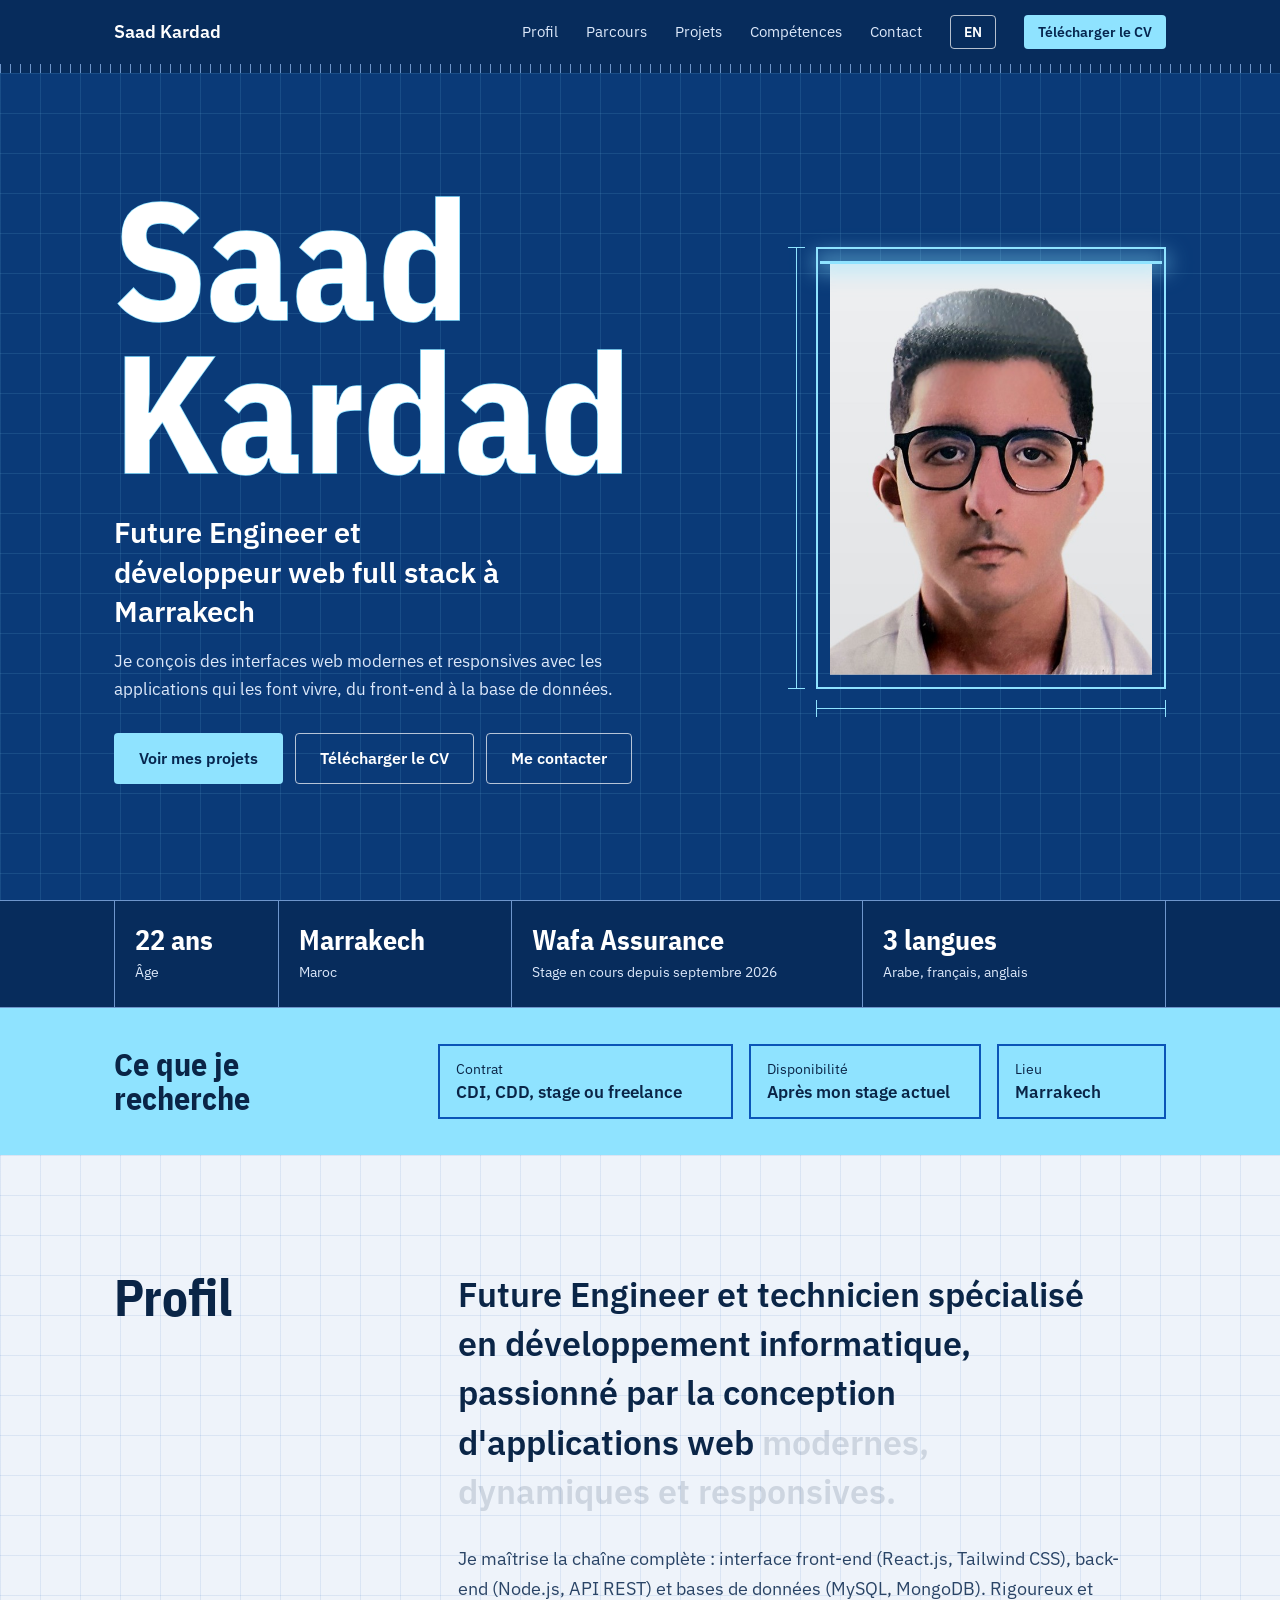
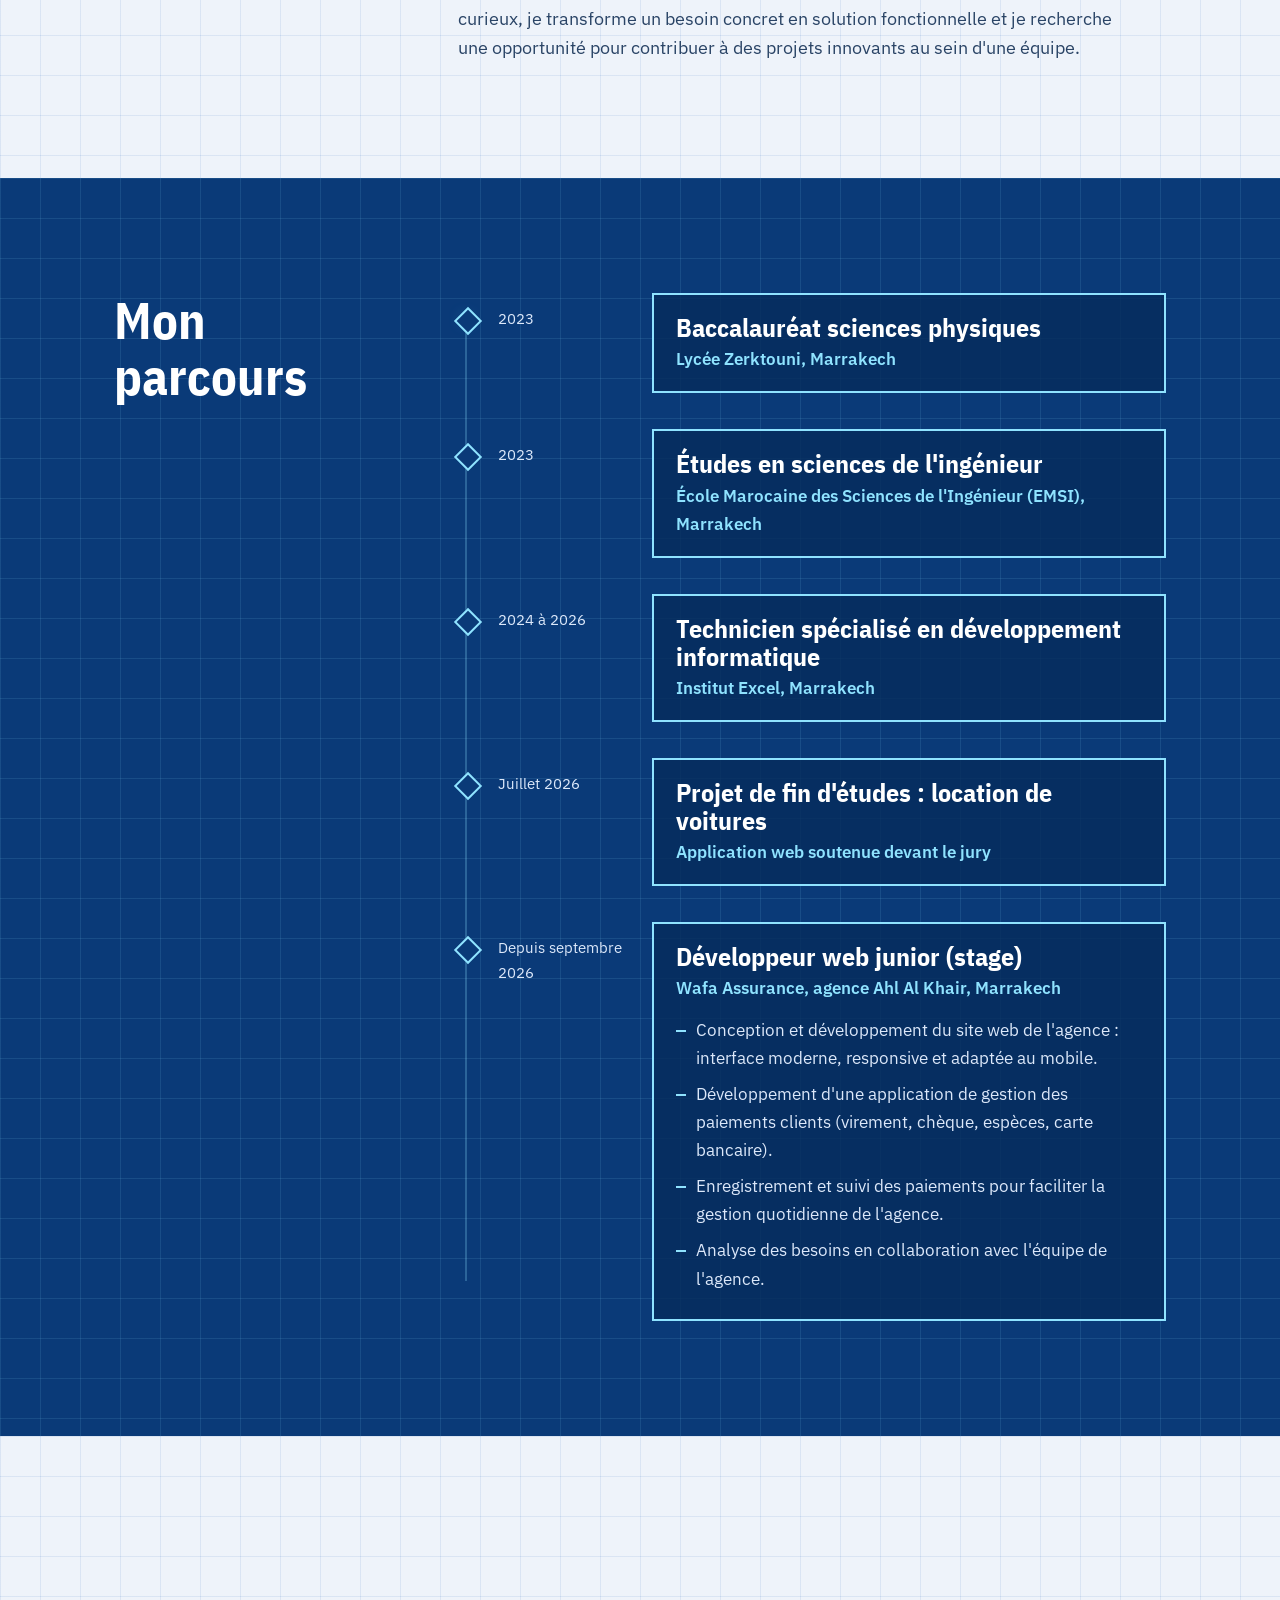
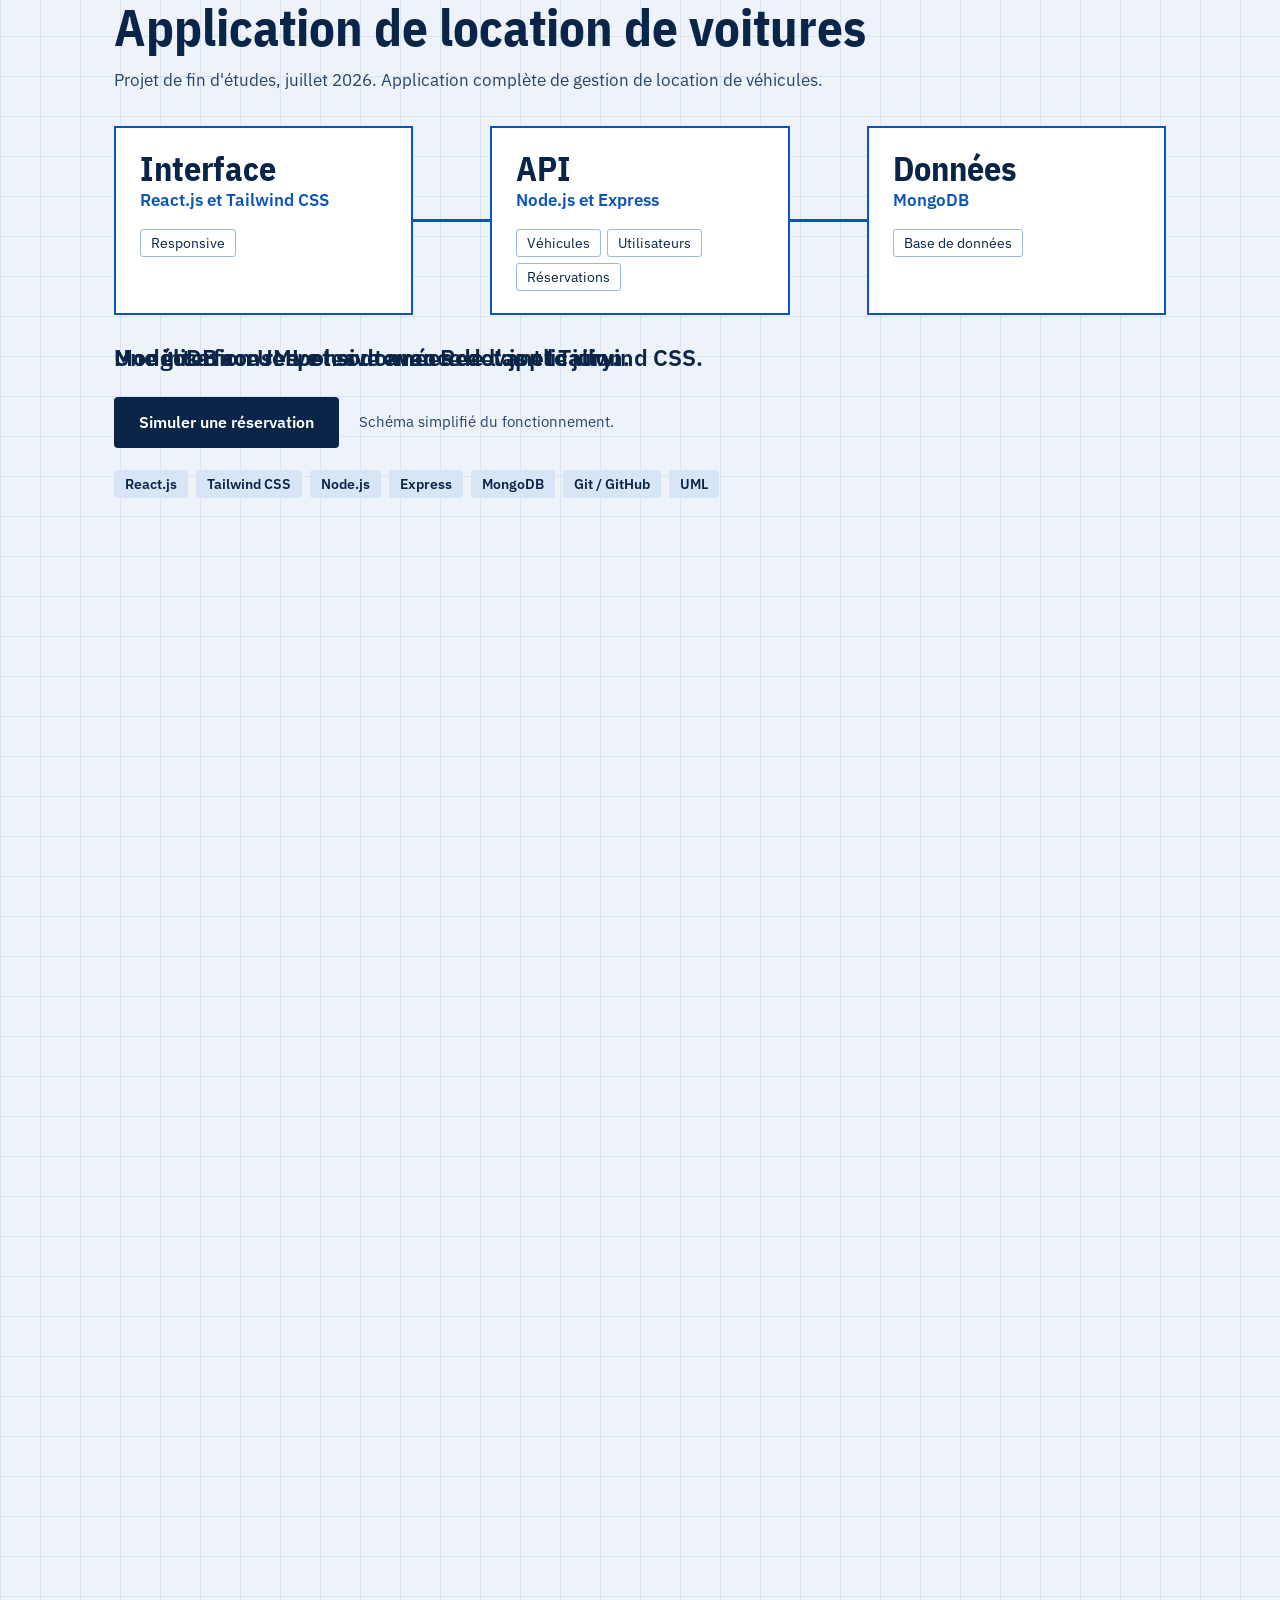
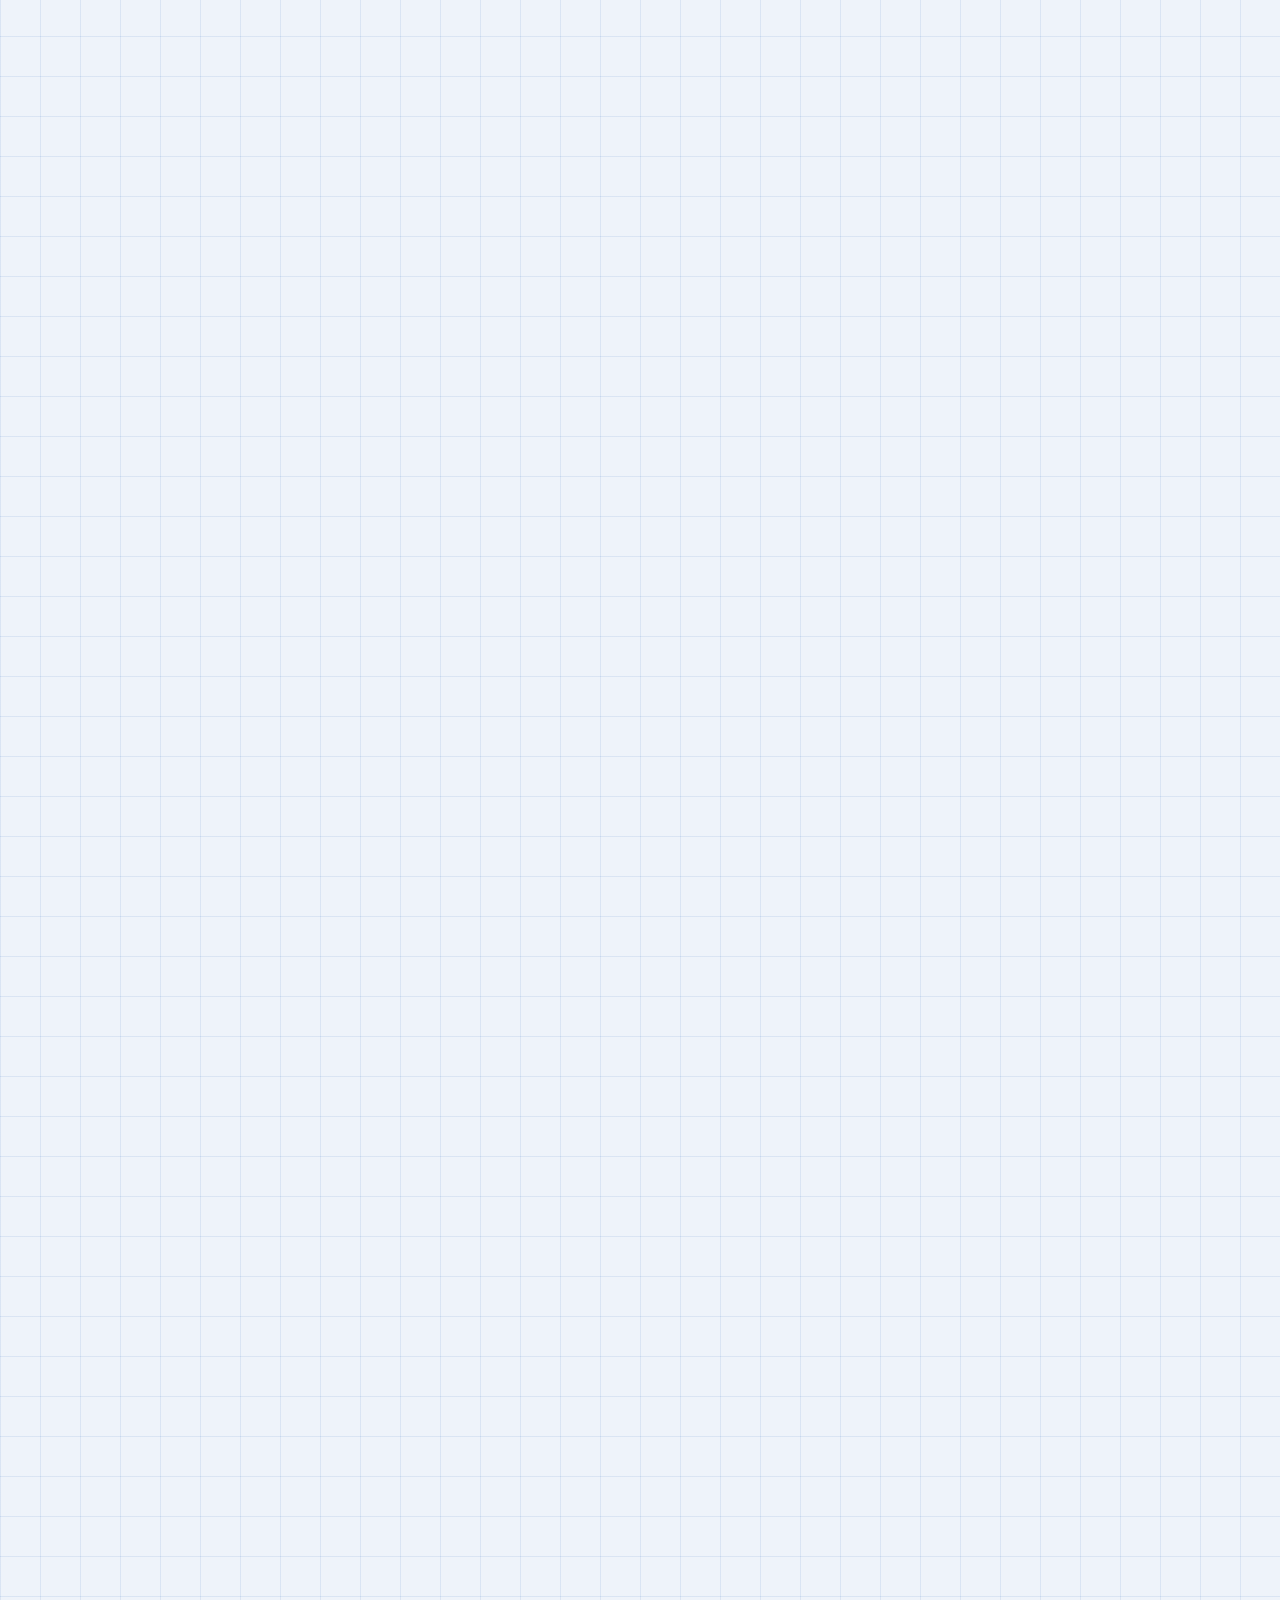
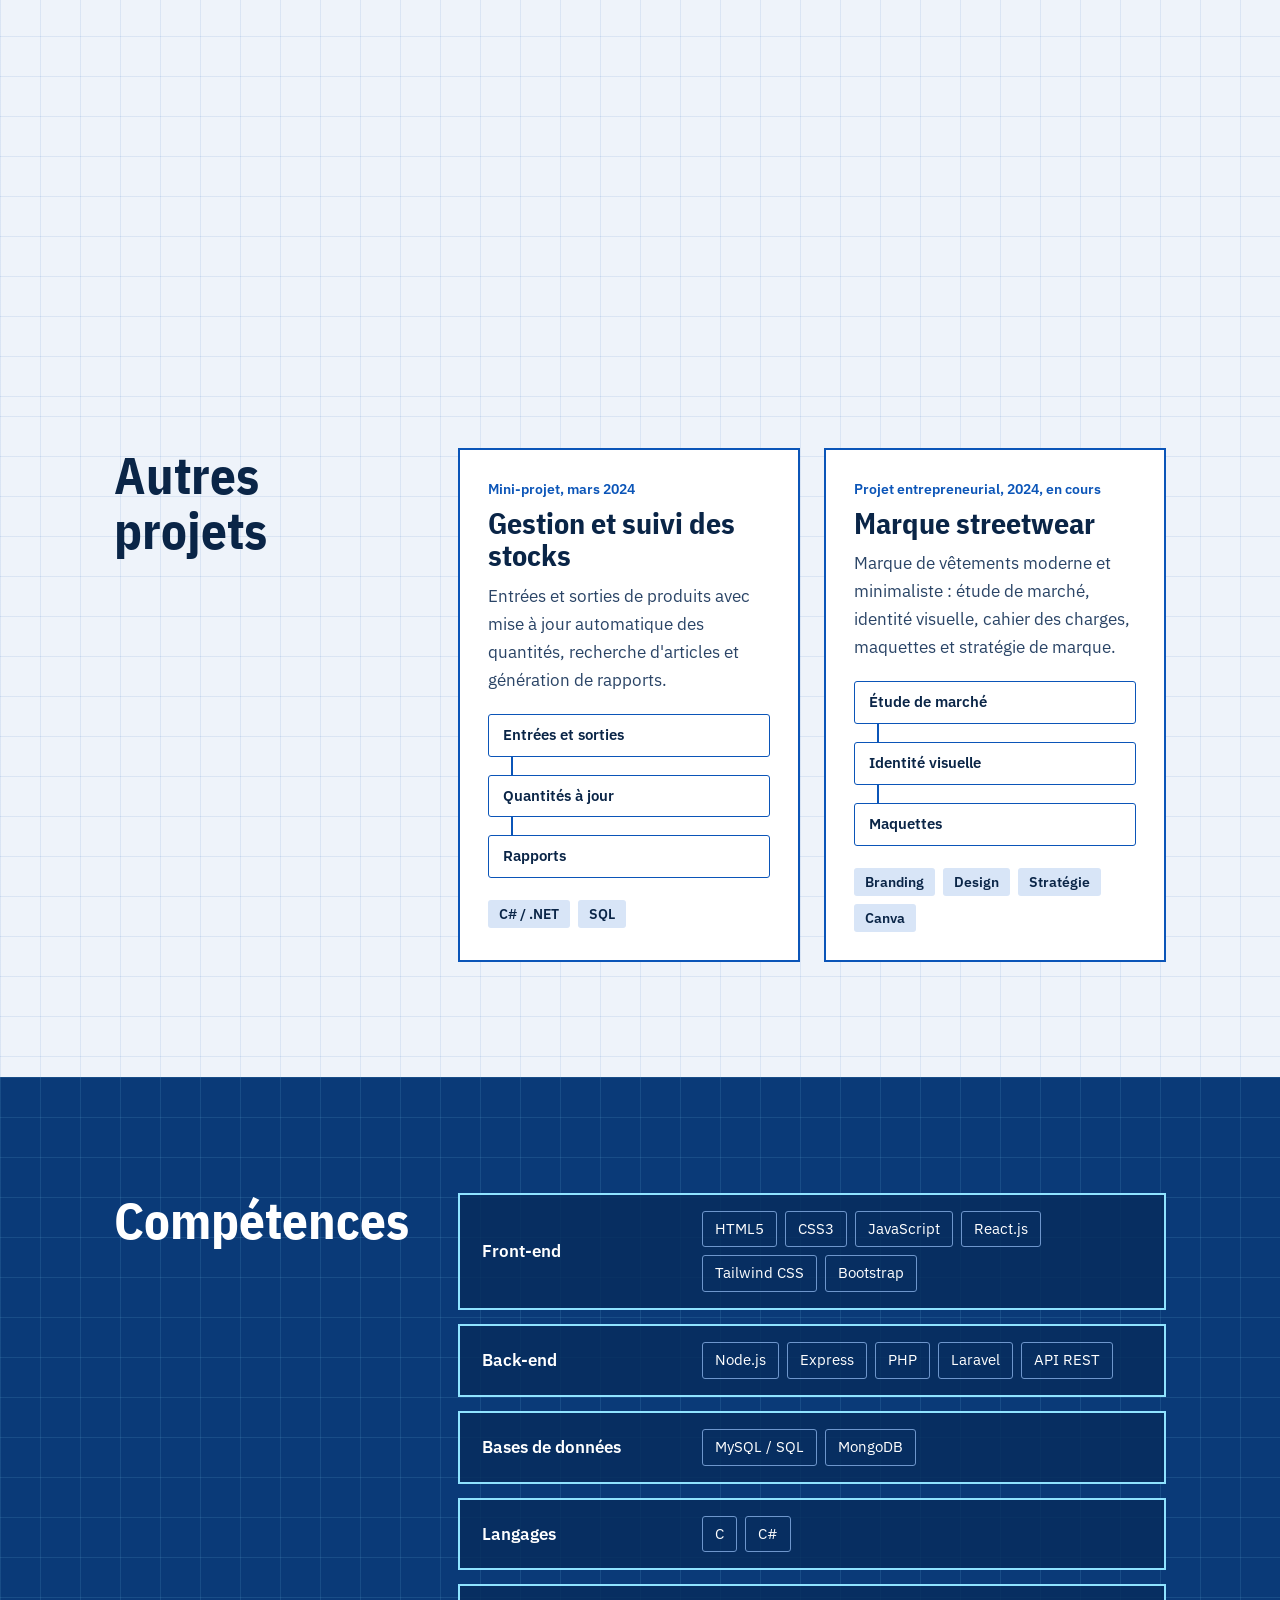
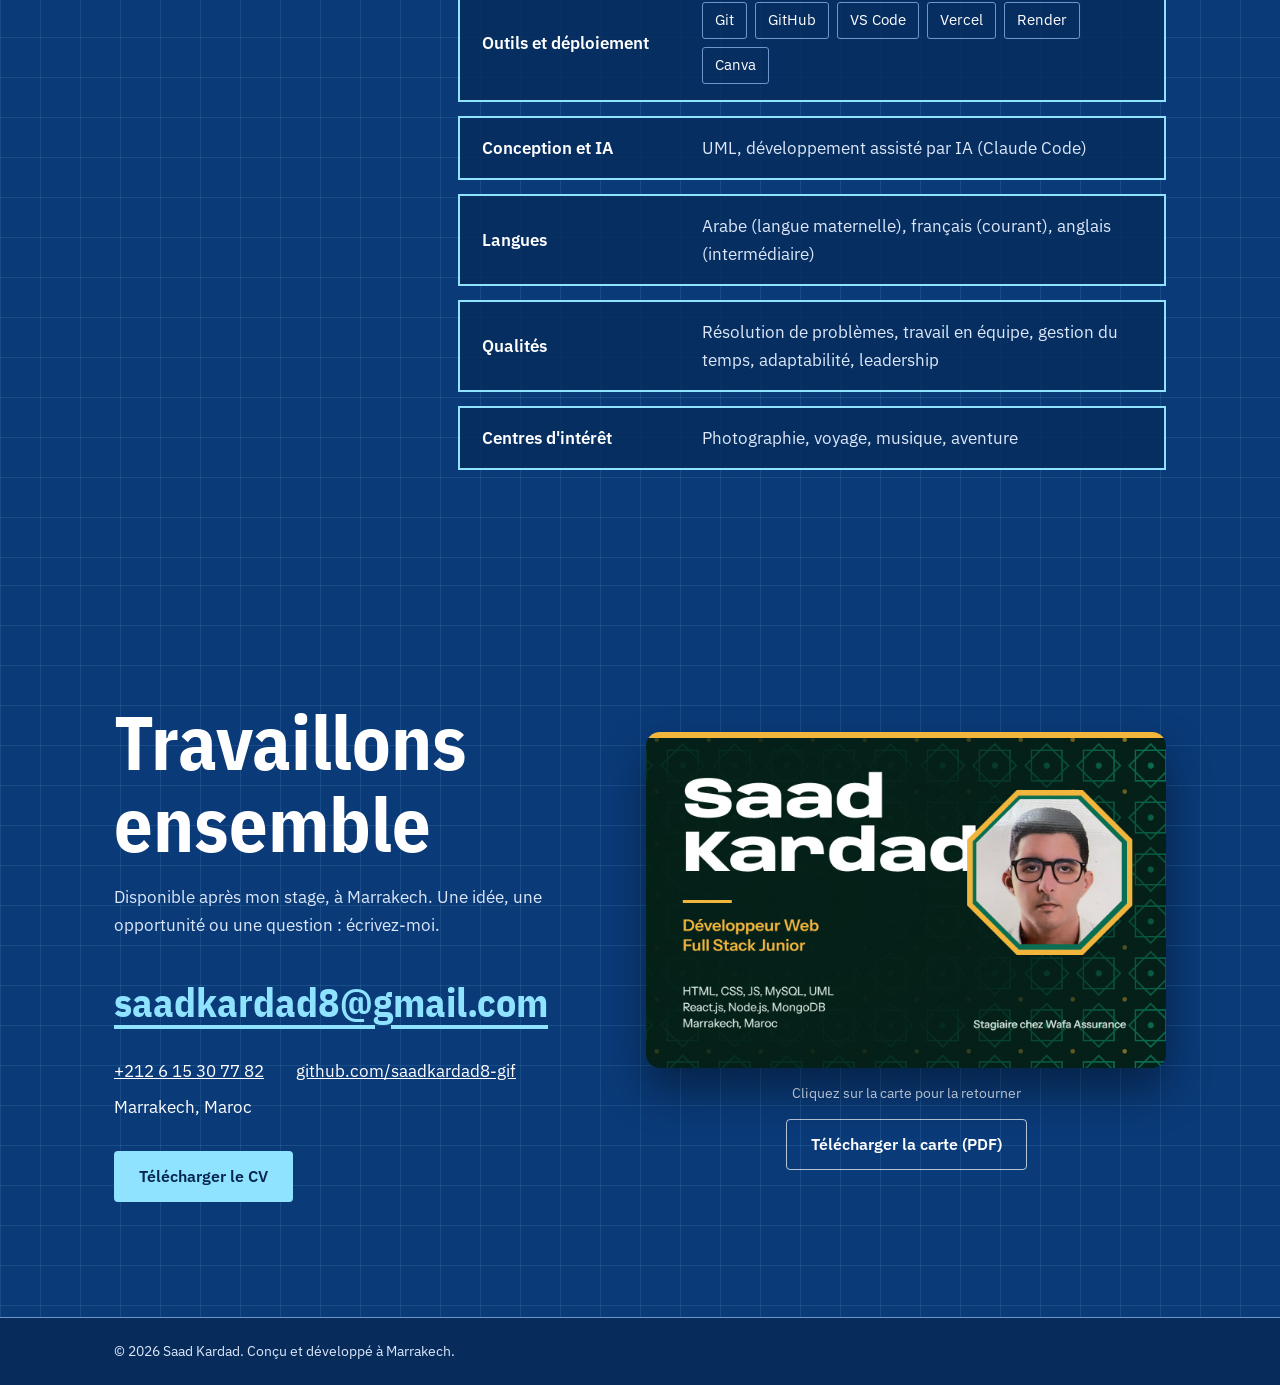
==== commit 072b5c41: "Nouveau design « plan d'ingénieur » : schéma du projet construit au défilement Co-Authored-By: Claud" ====
--- a/index.html
+++ b/index.html
@@ -9,318 +9,12 @@
 <meta property="og:title" content="Saad Kardad, développeur web full stack">
 <meta property="og:description" content="Développeur web full stack junior à Marrakech. Projets, parcours et CV.">
 <meta property="og:type" content="website">
-<meta name="theme-color" content="#2f2bb5">
-<link rel="icon" type="image/svg+xml" href="data:image/svg+xml,%3Csvg xmlns='http://www.w3.org/2000/svg' viewBox='0 0 64 64'%3E%3Crect width='64' height='64' rx='14' fill='%2314162b'/%3E%3Cpath d='M21 20L8 32l13 12M43 20l13 12-13 12' fill='none' stroke='%23ffd23f' stroke-width='6' stroke-linecap='round' stroke-linejoin='round'/%3E%3Cpath d='M37 15L27 49' fill='none' stroke='%23ffffff' stroke-width='6' stroke-linecap='round' stroke-linejoin='round'/%3E%3C/svg%3E">
-<style>
-@font-face{font-family:"Bricolage";src:url("fonts/bricolage-grotesque-latin-wght-normal.woff2") format("woff2");font-weight:200 800;font-display:swap}
-@font-face{font-family:"Instrument";src:url("fonts/instrument-sans-latin-wght-normal.woff2") format("woff2");font-weight:400 700;font-display:swap}
-
-:root{
-  --blue:#2f2bb5;
-  --blue-deep:#201d84;
-  --yellow:#ffd23f;
-  --ink:#14162b;
-  --soft:#52566f;
-  --paper:#ffffff;
-  --mist:#eef0fa;
-  --line:#d9dcee;
-  --pad:clamp(20px,5vw,64px);
-}
-*{margin:0;padding:0;box-sizing:border-box}
-html{scroll-behavior:smooth;scroll-padding-top:76px}
-body{font-family:"Instrument",system-ui,sans-serif;color:var(--ink);background:var(--paper);line-height:1.65;font-size:17px;-webkit-font-smoothing:antialiased}
-a{color:inherit}
-img{display:block;max-width:100%}
-h1,h2,h3{font-family:"Bricolage",system-ui,sans-serif;line-height:1.1;letter-spacing:-.02em}
-:focus-visible{outline:3px solid var(--yellow);outline-offset:3px}
-.wrap{max-width:1160px;margin:0 auto;padding:0 var(--pad)}
-.skip{position:absolute;left:-999px;top:8px;background:var(--yellow);color:var(--ink);padding:8px 14px;z-index:30}
-.skip:focus{left:8px}
-
-/* header */
-header{position:sticky;top:0;z-index:20;background:var(--blue);color:#fff;border-bottom:1px solid rgba(255,255,255,.18)}
-.bar{display:flex;align-items:center;gap:28px;height:68px}
-.brand{font-family:"Bricolage",sans-serif;font-weight:700;font-size:20px;text-decoration:none;margin-right:auto;white-space:nowrap}
-nav{display:flex;gap:28px}
-nav a{text-decoration:none;font-size:15.5px;opacity:.85}
-nav a:hover{opacity:1;text-decoration:underline;text-underline-offset:6px}
-
-.btn{display:inline-flex;align-items:center;justify-content:center;gap:10px;font-weight:600;font-size:16px;text-decoration:none;padding:14px 22px;border-radius:8px;border:1.5px solid transparent;transition:background .2s,color .2s}
-.btn svg{width:18px;height:18px;flex:none}
-.btn-yellow{background:var(--yellow);color:var(--ink)}
-.btn-yellow:hover{background:#fff}
-.btn-line{border-color:rgba(255,255,255,.5);color:#fff}
-.btn-line:hover{background:#fff;color:var(--blue-deep)}
-.btn-small{padding:8px 14px;font-size:14.5px;white-space:nowrap}
-
-/* hero */
-.hero{background:var(--blue);color:#fff;overflow:hidden}
-.hero .wrap{display:grid;grid-template-columns:minmax(0,1fr) minmax(0,360px);gap:clamp(32px,6vw,88px);align-items:center;padding-top:clamp(48px,8vw,96px);padding-bottom:clamp(56px,8vw,104px)}
-.hero h1{font-size:clamp(62px,11.5vw,148px);font-weight:800;line-height:.9;letter-spacing:-.045em}
-.hero h1 span{display:block}
-.role{font-family:"Bricolage",sans-serif;font-size:clamp(21px,2.4vw,28px);font-weight:500;margin-top:28px;line-height:1.3}
-.pitch{max-width:54ch;margin-top:16px;color:rgba(255,255,255,.86)}
-.actions{display:flex;flex-wrap:wrap;gap:12px;margin-top:32px}
-.portrait{position:relative;justify-self:end;width:100%;max-width:360px}
-.portrait::before{content:"";position:absolute;inset:0;background:var(--yellow);border-radius:200px 200px 10px 10px;transform:translate(18px,18px)}
-.portrait img{position:relative;width:100%;height:auto;aspect-ratio:7/9;object-fit:cover;object-position:50% 30%;border-radius:200px 200px 10px 10px;background:#fff}
-
-/* facts */
-.facts{background:var(--blue-deep);color:#fff}
-.facts ul{list-style:none;display:grid;grid-template-columns:.6fr 1fr 1.4fr 1.2fr;gap:24px;padding-top:26px;padding-bottom:26px}
-.facts strong{display:block;font-family:"Bricolage",sans-serif;font-size:21px;font-weight:700;line-height:1.25}
-.facts span{font-size:14.5px;color:rgba(255,255,255,.76)}
-
-/* sections */
-section.block{padding:clamp(64px,8vw,112px) 0}
-section.tint{background:var(--mist)}
-.split{display:grid;grid-template-columns:minmax(0,260px) minmax(0,1fr);gap:clamp(24px,6vw,88px);align-items:start}
-.split>h2{font-size:clamp(32px,4vw,46px);font-weight:750;color:var(--blue)}
-.lead{font-size:clamp(20px,2.1vw,25px);line-height:1.5;max-width:40ch}
-.text{margin-top:20px;color:var(--soft);max-width:64ch}
-
-/* timeline */
-.timeline{list-style:none}
-.timeline li{display:grid;grid-template-columns:150px minmax(0,1fr);gap:28px;padding:30px 0;border-top:1px solid var(--line)}
-.timeline li:first-child{border-top:0;padding-top:0}
-.when{font-size:15px;color:var(--soft);font-weight:500;padding-top:3px}
-.timeline h3{font-size:23px;font-weight:700}
-.where{color:var(--blue);font-weight:600;margin-top:4px}
-ul.points{margin:14px 0 0 18px;color:var(--soft);max-width:62ch}
-ul.points li{display:list-item;padding:0 0 6px;border:0}
-.sub{font-size:23px;margin:56px 0 28px;font-weight:700;padding-top:40px;border-top:3px solid var(--ink)}
-
-/* projects */
-.project{background:var(--paper);border-radius:14px;padding:clamp(24px,3.5vw,40px);border:1px solid var(--line)}
-.project h3{font-size:clamp(24px,2.6vw,31px);font-weight:750}
-.project p{margin-top:12px;color:var(--soft);max-width:62ch}
-.project .meta{font-size:14.5px;font-weight:600;color:var(--blue);margin:0 0 10px}
-.project.main{background:var(--blue);border-color:var(--blue);color:#fff}
-.project.main p,.project.main ul.points{color:rgba(255,255,255,.86)}
-.project.main .meta{color:var(--yellow)}
-.pair{display:grid;grid-template-columns:1fr 1fr;gap:20px;margin-top:20px}
-.pair h3{font-size:23px}
-.tags{list-style:none;display:flex;flex-wrap:wrap;gap:8px;margin-top:22px}
-.tags li{font-size:13.5px;font-weight:500;padding:4px 11px;border-radius:5px;background:var(--mist);color:var(--ink)}
-.main .tags li{background:rgba(255,255,255,.14);color:#fff}
-
-/* skills */
-dl.skills>div{display:grid;grid-template-columns:200px minmax(0,1fr);gap:24px;padding:20px 0;border-top:1px solid var(--line)}
-dl.skills>div:first-child{border-top:0;padding-top:4px}
-dl.skills dt{font-weight:700}
-dl.skills dd{font-size:18px;color:var(--soft)}
-
-/* contact */
-.contact{background:var(--blue);color:#fff;padding:clamp(64px,8vw,112px) 0}
-.contact h2{font-size:clamp(40px,6.5vw,76px);font-weight:800;max-width:14ch}
-.contact p{margin-top:18px;color:rgba(255,255,255,.86);max-width:52ch}
-.mail{display:inline-block;margin-top:32px;font-family:"Bricolage",sans-serif;font-weight:700;font-size:clamp(21px,4.2vw,44px);color:var(--yellow);text-underline-offset:8px;text-decoration-thickness:2px;overflow-wrap:anywhere}
-.coords{list-style:none;display:flex;flex-wrap:wrap;gap:10px 36px;margin-top:26px}
-footer{background:var(--blue-deep);color:rgba(255,255,255,.76);font-size:14.5px;padding:24px 0}
-
-
-/* effets : couleurs au défilement, curseur, animations */
-@property --blue{syntax:"<color>";inherits:true;initial-value:#2f2bb5}
-@property --blue-deep{syntax:"<color>";inherits:true;initial-value:#201d84}
-@property --yellow{syntax:"<color>";inherits:true;initial-value:#ffd23f}
-@property --mist{syntax:"<color>";inherits:true;initial-value:#eef0fa}
-:root{transition:--blue .7s,--blue-deep .7s,--yellow .7s,--mist .7s}
-
-.progress{position:absolute;left:0;bottom:-1px;height:3px;width:100%;background:var(--yellow);transform-origin:left;transform:scaleX(0)}
-nav a.active{opacity:1;text-decoration:underline;text-decoration-color:var(--yellow);text-decoration-thickness:2px;text-underline-offset:8px}
-
-.js .hero h1 span,.js .role,.js .pitch,.js .hero .actions,.js .portrait{animation:rise .8s cubic-bezier(.22,1,.36,1) backwards}
-.js .hero h1 span{display:block}
-.js .hero h1 span:nth-child(2){animation-delay:.1s}
-.js .role{animation-delay:.22s}
-.js .pitch{animation-delay:.3s}
-.js .hero .actions{animation-delay:.38s}
-.js .portrait{animation-delay:.18s}
-@keyframes rise{from{opacity:0;transform:translateY(26px)}}
-
-.js .reveal{opacity:0;transform:translateY(28px);transition:opacity .7s,transform .7s cubic-bezier(.22,1,.36,1)}
-.js .reveal.in{opacity:1;transform:none}
-.project{transition:opacity .7s,transform .35s,box-shadow .35s}
-.js .project.reveal.in:hover,.project:hover{transform:translateY(-5px);box-shadow:0 18px 36px rgba(20,22,43,.16)}
-
-.cur-dot,.cur-ring{position:fixed;left:0;top:0;border-radius:50%;pointer-events:none;z-index:100;opacity:0;--c:var(--blue)}
-.cur-dot{width:10px;height:10px;margin:-5px 0 0 -5px;background:var(--c)}
-.cur-ring{width:40px;height:40px;margin:-20px 0 0 -20px;
-  background:conic-gradient(var(--c) calc(var(--p,0)*1%),color-mix(in srgb,var(--c) 28%,transparent) 0);
-  -webkit-mask:radial-gradient(farthest-side,transparent calc(100% - 3px),#000 calc(100% - 2px));
-  mask:radial-gradient(farthest-side,transparent calc(100% - 3px),#000 calc(100% - 2px));
-  transition:width .2s,height .2s,margin .2s}
-.on-dark{--c:var(--yellow)}
-.on-link.cur-ring{width:58px;height:58px;margin:-29px 0 0 -29px}
-.on-link.cur-dot{--c:#ff5d8f}
-.on-yellow.cur-dot,.on-yellow.cur-ring{--c:var(--ink)}
-.has-cursor .cur-dot,.has-cursor .cur-ring{opacity:1}
-.has-cursor,.has-cursor *{cursor:none!important}
-
-/* carte de visite */
-.contact-grid{display:grid;grid-template-columns:minmax(0,1fr) minmax(0,520px);gap:clamp(32px,5vw,72px);align-items:center}
-.contact .mail{font-size:clamp(21px,2.5vw,32px)}
-.contact h2{font-size:clamp(40px,5vw,64px)}
-.card-zone{display:flex;flex-direction:column;align-items:center;gap:14px}
-.card-btn{width:100%;padding:0;border:0;background:none;cursor:pointer;perspective:1200px}
-.card-inner{display:grid}
-.face{width:100%;height:auto;border-radius:14px;box-shadow:0 22px 44px rgba(0,0,0,.35)}
-.js .card-inner{transform-style:preserve-3d;transition:transform .7s cubic-bezier(.22,1,.36,1)}
-.js .face{grid-area:1/1;backface-visibility:hidden;-webkit-backface-visibility:hidden}
-.js .verso{transform:rotateY(180deg)}
-.js .card-btn.flipped .card-inner{transform:rotateY(180deg)}
-.card-hint{margin:0;font-size:14.5px}
-html:not(.js) .card-hint{display:none}
-.contact .card-hint{margin:0}
-
-main{overflow-x:clip}
-
-/* ce que je recherche */
-.wanted{background:var(--yellow);color:var(--ink);padding:36px 0}
-.wanted .wrap{display:grid;grid-template-columns:minmax(0,260px) minmax(0,1fr) auto;gap:24px clamp(24px,4vw,56px);align-items:center}
-.wanted h2{font-size:clamp(26px,2.8vw,32px);font-weight:750}
-.wanted dl{display:grid;grid-template-columns:1.4fr 1.1fr .7fr;gap:20px}
-.wanted dt{font-size:14.5px}
-.wanted dd{font-weight:700;line-height:1.35}
-.wanted-btn{background:var(--ink);color:#fff}
-.wanted-btn:hover{background:#fff;color:var(--ink)}
-
-/* frise du parcours */
-.timeline li{position:relative;border-top:0;padding:0 0 40px 34px;grid-template-columns:130px minmax(0,1fr)}
-.timeline li:first-child{padding-top:0}
-.timeline > li::before{content:"";position:absolute;left:0;top:7px;width:15px;height:15px;border-radius:50%;background:var(--mist);border:3px solid var(--blue);z-index:1}
-.timeline > li::after{content:"";position:absolute;left:6.5px;top:22px;bottom:-7px;width:2px;background:var(--blue);opacity:.3}
-.timeline > li:last-child{padding-bottom:0}
-.timeline > li:last-child::after{display:none}
-.timeline > li.now::before{background:var(--blue);box-shadow:0 0 0 5px color-mix(in srgb,var(--blue) 22%,transparent)}
-ul.points li{position:static}
-.lang-btn{font-family:inherit;background:none;cursor:pointer;min-width:48px}
-
-/* relief et 3D */
-.hero{position:relative;isolation:isolate}
-.hero::before{content:"";position:absolute;z-index:-1;left:-50%;right:-50%;bottom:0;height:62%;
-  background:
-    repeating-linear-gradient(90deg,rgba(255,255,255,.16) 0 1px,transparent 1px 72px),
-    repeating-linear-gradient(0deg,rgba(255,255,255,.16) 0 1px,transparent 1px 72px);
-  transform:perspective(520px) rotateX(62deg);transform-origin:bottom;
-  -webkit-mask:linear-gradient(transparent,#000 75%);mask:linear-gradient(transparent,#000 75%);
-  animation:floor 3.5s linear infinite}
-@keyframes floor{to{background-position:0 0,0 72px}}
-.hero h1{text-shadow:1px 1px 0 var(--blue-deep),2px 2px 0 var(--blue-deep),3px 3px 0 var(--blue-deep),4px 4px 0 var(--blue-deep),5px 5px 0 var(--blue-deep),6px 6px 0 var(--blue-deep),7px 7px 0 var(--blue-deep),8px 8px 0 var(--blue-deep),14px 18px 28px rgba(0,0,0,.35)}
-.contact h2{text-shadow:1px 1px 0 var(--blue-deep),2px 2px 0 var(--blue-deep),3px 3px 0 var(--blue-deep),4px 4px 0 var(--blue-deep),5px 5px 0 var(--blue-deep),10px 12px 20px rgba(0,0,0,.3)}
-
-.portrait{will-change:transform}
-.portrait::before{z-index:1;transform:translate(calc(18px + var(--px,0px)),calc(18px + var(--py,0px)))}
-.portrait img{z-index:2;box-shadow:0 30px 50px rgba(0,0,0,.35)}
-.orbit{list-style:none;position:absolute;left:50%;top:84%;width:0;height:0}
-.orbit li{position:absolute;left:0;top:0;white-space:nowrap;font-size:13.5px;font-weight:700;padding:6px 12px;border-radius:8px;
-  background:#fff;color:var(--blue-deep);box-shadow:0 5px 0 var(--yellow),0 14px 22px rgba(0,0,0,.3)}
-
-.hero .btn-yellow{box-shadow:0 5px 0 rgba(0,0,0,.28)}
-.hero .btn-yellow:active{transform:translateY(4px);box-shadow:0 1px 0 rgba(0,0,0,.28)}
-
-.project{position:relative;overflow:hidden;will-change:transform}
-.project::after{content:"";position:absolute;inset:0;pointer-events:none;opacity:0;transition:opacity .3s;
-  background:radial-gradient(420px circle at var(--gx,50%) var(--gy,50%),rgba(255,255,255,.28),transparent 60%)}
-.project:not(.main)::after{background:radial-gradient(360px circle at var(--gx,50%) var(--gy,50%),color-mix(in srgb,var(--blue) 14%,transparent),transparent 65%)}
-.project.tilting::after{opacity:1}
-.js .project.tilting,.card-btn.tilting{transition:transform .08s linear,box-shadow .3s}
-.card-btn{transition:transform .5s}
-
-.js .reveal{transform:perspective(900px) translateY(40px) rotateX(-22deg);transform-origin:50% 100%}
-.js .reveal.in{transform:none}
-
-/* tout le portfolio en 3D */
-:root{--edge:color-mix(in srgb,var(--blue) 34%,#fff)}
-.facts li,.wanted dl>div,#profil .split>div:not(.cube-rail),.timeline>li>div,.project,dl.skills>div{border-radius:12px;transition:transform .5s,box-shadow .35s}
-#profil .split>div:not(.cube-rail),.timeline>li>div,dl.skills>div,.wanted dl>div,.project{
-  box-shadow:1px 1px 0 var(--edge),2px 2px 0 var(--edge),3px 3px 0 var(--edge),4px 4px 0 var(--edge),5px 5px 0 var(--edge),6px 6px 0 var(--edge),7px 7px 0 var(--edge),16px 20px 30px rgba(20,22,43,.14)}
-#profil .split>div:not(.cube-rail){background:#fff;border:1px solid var(--line);padding:clamp(22px,3.5vw,38px)}
-.timeline>li>div{background:#fff;border:1px solid var(--line);padding:18px 22px}
-.timeline>li{padding-bottom:32px}
-.timeline .when{padding-top:19px}
-.timeline>li::before{top:22px}
-.timeline>li:first-child{padding-top:0}
-.timeline>li::after{top:37px;bottom:-22px}
-dl.skills>div,dl.skills>div:first-child{background:#fff;border:1px solid var(--line);padding:16px 22px;margin-bottom:18px}
-.project.main{box-shadow:1px 1px 0 var(--blue-deep),2px 2px 0 var(--blue-deep),3px 3px 0 var(--blue-deep),4px 4px 0 var(--blue-deep),5px 5px 0 var(--blue-deep),6px 6px 0 var(--blue-deep),7px 7px 0 var(--blue-deep),8px 8px 0 var(--blue-deep),18px 24px 36px rgba(20,22,43,.28)}
-.js .project.reveal.in:hover,.project:hover{box-shadow:5px 5px 0 var(--edge),10px 10px 0 var(--edge),24px 30px 44px rgba(20,22,43,.2)}
-.wanted dl>div{background:#fff;padding:12px 16px;--edge:#c79a14}
-.facts li{background:var(--blue);padding:14px 18px;box-shadow:0 6px 0 rgba(0,0,0,.35),0 16px 24px rgba(0,0,0,.25)}
-.js .facts li{animation:flip-in .9s cubic-bezier(.22,1,.36,1) backwards}
-.js .facts li:nth-child(2){animation-delay:.12s}
-.js .facts li:nth-child(3){animation-delay:.24s}
-.js .facts li:nth-child(4){animation-delay:.36s}
-@keyframes flip-in{from{opacity:0;transform:perspective(700px) rotateX(-85deg)}}
-.js .tilting{transition:transform .08s linear,box-shadow .3s!important}
-
-.split>h2,.wanted h2{text-shadow:1px 1px 0 var(--edge),2px 2px 0 var(--edge),3px 3px 0 var(--edge),4px 4px 0 var(--edge),5px 5px 0 var(--edge),9px 11px 16px rgba(20,22,43,.18)}
-.wanted h2{--edge:#c79a14}
-
-.btn{box-shadow:0 5px 0 rgba(0,0,0,.25);transition:background .2s,color .2s,transform .12s,box-shadow .12s}
-.btn:hover{transform:translateY(-2px);box-shadow:0 7px 0 rgba(0,0,0,.25)}
-.btn:active,.hero .btn-yellow:active{transform:translateY(4px);box-shadow:0 1px 0 rgba(0,0,0,.25)}
-nav a{display:inline-block;transition:transform .3s,opacity .2s}
-nav a:hover{transform:perspective(300px) rotateX(24deg) translateY(-3px)}
-
-/* cubes sous les titres de section */
-.split{position:relative}
-.cube-rail{position:absolute;left:calc(var(--pad) + 36px);top:170px;bottom:20px;width:96px;pointer-events:none}
-.cube-view{position:sticky;top:260px;width:96px;height:96px;perspective:500px}
-.cube{position:relative;width:100%;height:100%;transform-style:preserve-3d;transform:rotateX(calc(-22deg + var(--spin,0deg) * .5)) rotateY(calc(34deg + var(--spin,0deg)))}
-.cube span{position:absolute;inset:0;display:grid;place-items:center;font-family:"Bricolage",sans-serif;font-size:24px;font-weight:700;color:#fff;
-  background:color-mix(in srgb,var(--blue) 88%,transparent);border:2px solid var(--yellow);border-radius:8px}
-.cube span:nth-child(1){transform:translateZ(48px)}
-.cube span:nth-child(2){transform:rotateY(180deg) translateZ(48px)}
-.cube span:nth-child(3){transform:rotateY(90deg) translateZ(48px)}
-.cube span:nth-child(4){transform:rotateY(-90deg) translateZ(48px)}
-.cube span:nth-child(5){transform:rotateX(90deg) translateZ(48px)}
-.cube span:nth-child(6){transform:rotateX(-90deg) translateZ(48px)}
-
-.contact{position:relative;isolation:isolate;overflow:hidden}
-.contact::before{content:"";position:absolute;z-index:-1;left:-50%;right:-50%;bottom:0;height:55%;
-  background:
-    repeating-linear-gradient(90deg,rgba(255,255,255,.16) 0 1px,transparent 1px 72px),
-    repeating-linear-gradient(0deg,rgba(255,255,255,.16) 0 1px,transparent 1px 72px);
-  transform:perspective(520px) rotateX(62deg);transform-origin:bottom;
-  -webkit-mask:linear-gradient(transparent,#000 75%);mask:linear-gradient(transparent,#000 75%);
-  animation:floor 3.5s linear infinite}
-
-@media (max-width:920px){
-  .cube-rail{display:none}
-}
-@media (max-width:920px){
-  .portrait{justify-self:center!important}
-  .orbit li{font-size:12px;padding:5px 9px}
-
-  .wanted .wrap{grid-template-columns:1fr}
-  .wanted-btn{justify-self:start}
-
-  .contact-grid{grid-template-columns:1fr}
-  nav{display:none}
-  .hero .wrap{grid-template-columns:1fr}
-  .portrait{order:-1;justify-self:start;max-width:230px}
-  .split{grid-template-columns:1fr}
-  .facts ul{grid-template-columns:1fr 1fr}
-}
-@media (max-width:640px){
-  .bar{gap:10px}
-  .brand{font-size:18px}
-  .btn-small{padding:7px 10px;font-size:13.5px}
-  .lang-btn{min-width:40px}
-  .wanted dl{grid-template-columns:1fr;gap:12px}
-  .timeline li,dl.skills>div{grid-template-columns:1fr;gap:8px}
-  .pair{grid-template-columns:1fr}
-  .actions .btn{width:100%}
-}
-@media (prefers-reduced-motion:reduce){html{scroll-behavior:auto}*{transition:none!important;animation:none!important}}
-@media print{.cube-rail,.contact::before{display:none}.orbit,.hero::before{display:none}.js .reveal{opacity:1;transform:none}.cur-dot,.cur-ring{display:none}header{position:static}.actions{display:none}}
-</style>
-<link rel="stylesheet" href="animations.css">
-<script>try{if(!sessionStorage.getItem("intro")&&!matchMedia("(prefers-reduced-motion: reduce)").matches)document.documentElement.classList.add("intro")}catch(e){}</script>
+<meta name="theme-color" content="#0a3a78">
+<link rel="icon" type="image/svg+xml" href="data:image/svg+xml,%3Csvg xmlns='http://www.w3.org/2000/svg' viewBox='0 0 64 64'%3E%3Crect width='64' height='64' rx='14' fill='%230a3a78'/%3E%3Cpath d='M21 20L8 32l13 12M43 20l13 12-13 12' fill='none' stroke='%238fe3ff' stroke-width='6' stroke-linecap='round' stroke-linejoin='round'/%3E%3Cpath d='M37 15L27 49' fill='none' stroke='%23ffffff' stroke-width='6' stroke-linecap='round' stroke-linejoin='round'/%3E%3C/svg%3E">
+<link rel="preload" href="fonts/ibm-plex-sans-condensed-latin-700-normal.woff2" as="font" type="font/woff2" crossorigin>
+<link rel="stylesheet" href="style.css">
 </head>
 <body>
-<div class="intro-screen" aria-hidden="true"><strong>&lt;/&gt;</strong><span><i></i></span><b>0 %</b></div>
 <a class="skip" href="#contenu">Aller au contenu</a>
 
 <header>
@@ -334,35 +28,38 @@
       <a href="#contact">Contact</a>
     </nav>
     <button class="btn btn-line btn-small lang-btn" type="button" lang="en" aria-label="Switch to English">EN</button>
-    <a class="btn btn-yellow btn-small" href="SaadkardadCv.pdf" download="CV_Saad_Kardad.pdf">Télécharger le CV</a>
-  </div>
-  <div class="progress" aria-hidden="true"></div>
+    <a class="btn btn-solid btn-small" href="SaadkardadCv.pdf" download="CV_Saad_Kardad.pdf">Télécharger le CV</a>
+  </div>
+  <div class="ruler" aria-hidden="true"><i></i></div>
 </header>
 
 <main id="contenu">
-<section class="hero" id="accueil">
-  <div class="wrap">
-    <div>
-      <h1><span>Saad</span> <span>Kardad</span></h1>
-      <p class="role" lang="en">FUTURE ENGINEER</p>
+
+<section class="hero sheet dark" id="accueil">
+  <div class="crosshair" aria-hidden="true"><i class="h"></i><i class="v"></i><span></span></div>
+  <div class="wrap hero-grid">
+    <div class="hero-text">
+      <h1 aria-label="Saad Kardad"><span data-text="Saad">Saad</span> <span data-text="Kardad">Kardad</span></h1>
+      <p class="role">Future Engineer et développeur web full stack à Marrakech</p>
       <p class="pitch">Je conçois des interfaces web modernes et responsives avec les applications qui les font vivre, du front-end à la base de données.</p>
       <div class="actions">
-        <a class="btn btn-yellow" href="SaadkardadCv.pdf" download="CV_Saad_Kardad.pdf">
-          <svg viewBox="0 0 24 24" fill="none" stroke="currentColor" stroke-width="2.2" stroke-linecap="round" stroke-linejoin="round" aria-hidden="true"><path d="M12 4v11M7 11l5 5 5-5M5 20h14"/></svg>
-          Télécharger le CV
-        </a>
-        <a class="btn btn-line" href="#projets">Voir mes projets</a>
+        <a class="btn btn-solid" href="#projets">Voir mes projets</a>
+        <a class="btn btn-line" href="SaadkardadCv.pdf" download="CV_Saad_Kardad.pdf">Télécharger le CV</a>
         <a class="btn btn-line" href="#contact">Me contacter</a>
       </div>
     </div>
-    <div class="portrait">
-      <img src="photo.jpg" width="560" height="720" alt="Portrait de Saad Kardad">
-      <ul class="orbit" aria-hidden="true"><li>React.js</li><li>Node.js</li><li>Tailwind CSS</li><li>MongoDB</li><li>MySQL</li><li>PHP</li><li>JavaScript</li></ul>
-    </div>
-  </div>
-</section>
-
-<div class="facts">
+    <figure class="portrait">
+      <div class="dim dim-x" aria-hidden="true"></div>
+      <div class="dim dim-y" aria-hidden="true"></div>
+      <div class="frame draw">
+        <div class="shot"><img src="photo.jpg" width="560" height="720" alt="Portrait de Saad Kardad"></div>
+        <i class="scan" aria-hidden="true"></i>
+      </div>
+    </figure>
+  </div>
+</section>
+
+<div class="cartouche dark">
   <ul class="wrap">
     <li><strong>22 ans</strong><span>Âge</span></li>
     <li><strong>Marrakech</strong><span>Maroc</span></li>
@@ -375,125 +72,152 @@
   <div class="wrap">
     <h2>Ce que je recherche</h2>
     <dl>
-      <div><dt>Contrat</dt><dd>CDI, CDD, stage ou freelance</dd></div>
-      <div><dt>Disponibilité</dt><dd>Après mon stage actuel</dd></div>
-      <div><dt>Lieu</dt><dd>Marrakech</dd></div>
+      <div class="draw"><dt>Contrat</dt><dd>CDI, CDD, stage ou freelance</dd></div>
+      <div class="draw"><dt>Disponibilité</dt><dd>Après mon stage actuel</dd></div>
+      <div class="draw"><dt>Lieu</dt><dd>Marrakech</dd></div>
     </dl>
-    <a class="btn wanted-btn" href="#contact">Me contacter</a>
-  </div>
-</section>
-
-<section class="block" id="profil">
-  <div class="wrap split">
-    <h2>Profil</h2>
-    <div>
+  </div>
+</section>
+
+<section class="block sheet light" id="profil">
+  <div class="wrap split">
+    <h2 class="title">Profil</h2>
+    <div class="profile">
       <p class="lead">Future Engineer et technicien spécialisé en développement informatique, passionné par la conception d'applications web modernes, dynamiques et responsives.</p>
       <p class="text">Je maîtrise la chaîne complète : interface front-end (React.js, Tailwind CSS), back-end (Node.js, API REST) et bases de données (MySQL, MongoDB). Rigoureux et curieux, je transforme un besoin concret en solution fonctionnelle et je recherche une opportunité pour contribuer à des projets innovants au sein d'une équipe.</p>
     </div>
   </div>
 </section>
 
-<section class="block tint" id="parcours">
-  <div class="wrap split">
-    <h2>Mon parcours</h2>
+<section class="block sheet dark" id="parcours">
+  <div class="wrap split">
+    <h2 class="title">Mon parcours</h2>
     <ol class="timeline">
-        <li>
-          <p class="when">2023</p>
-          <div><h3>Baccalauréat sciences physiques</h3><p class="where">Lycée Zerktouni, Marrakech</p></div>
-        </li>
-        <li>
-          <p class="when">2023</p>
-          <div><h3>Études en sciences de l'ingénieur</h3><p class="where">École Marocaine des Sciences de l'Ingénieur (EMSI), Marrakech</p></div>
-        </li>
-        <li>
-          <p class="when">2024 à 2026</p>
-          <div><h3>Technicien spécialisé en développement informatique</h3><p class="where">Institut Excel, Marrakech</p></div>
-        </li>
-        <li>
-          <p class="when">Juillet 2026</p>
-          <div><h3>Projet de fin d'études : location de voitures</h3><p class="where">Application web soutenue devant le jury</p></div>
-        </li>
-        <li class="now">
-          <p class="when">Depuis septembre 2026</p>
-          <div><h3>Développeur web junior (stage)</h3><p class="where">Wafa Assurance, agence Ahl Al Khair, Marrakech</p>
-            <ul class="points">
-              <li>Conception et développement du site web de l'agence : interface moderne, responsive et adaptée au mobile.</li>
-              <li>Développement d'une application de gestion des paiements clients (virement, chèque, espèces, carte bancaire).</li>
-              <li>Enregistrement et suivi des paiements pour faciliter la gestion quotidienne de l'agence.</li>
-              <li>Analyse des besoins en collaboration avec l'équipe de l'agence.</li>
-            </ul>
-          </div>
-        </li>
+      <li>
+        <p class="when">2023</p>
+        <div class="box draw"><h3>Baccalauréat sciences physiques</h3><p class="where">Lycée Zerktouni, Marrakech</p></div>
+      </li>
+      <li>
+        <p class="when">2023</p>
+        <div class="box draw"><h3>Études en sciences de l'ingénieur</h3><p class="where">École Marocaine des Sciences de l'Ingénieur (EMSI), Marrakech</p></div>
+      </li>
+      <li>
+        <p class="when">2024 à 2026</p>
+        <div class="box draw"><h3>Technicien spécialisé en développement informatique</h3><p class="where">Institut Excel, Marrakech</p></div>
+      </li>
+      <li>
+        <p class="when">Juillet 2026</p>
+        <div class="box draw"><h3>Projet de fin d'études : location de voitures</h3><p class="where">Application web soutenue devant le jury</p></div>
+      </li>
+      <li class="now">
+        <p class="when">Depuis septembre 2026</p>
+        <div class="box draw"><h3>Développeur web junior (stage)</h3><p class="where">Wafa Assurance, agence Ahl Al Khair, Marrakech</p>
+          <ul class="points">
+            <li>Conception et développement du site web de l'agence : interface moderne, responsive et adaptée au mobile.</li>
+            <li>Développement d'une application de gestion des paiements clients (virement, chèque, espèces, carte bancaire).</li>
+            <li>Enregistrement et suivi des paiements pour faciliter la gestion quotidienne de l'agence.</li>
+            <li>Analyse des besoins en collaboration avec l'équipe de l'agence.</li>
+          </ul>
+        </div>
+      </li>
     </ol>
   </div>
 </section>
 
-<section class="block" id="projets">
-  <div class="wrap split">
-    <h2>Projets</h2>
-    <div>
-      <article class="project main">
-        <p class="meta">Projet de fin d'études, juillet 2026</p>
-        <h3>Application de location de voitures</h3>
-        <p>Application complète de gestion de location de véhicules.</p>
-        <ul class="points">
-          <li>API back-end Node.js pour les véhicules, les utilisateurs et les réservations.</li>
-          <li>Interface responsive avec React.js et Tailwind CSS.</li>
-          <li>Modélisation UML et soutenance devant le jury.</li>
-        </ul>
-        <ul class="tags" aria-label="Technologies">
-          <li>React.js</li><li>Tailwind CSS</li><li>Node.js</li><li>Express</li><li>MongoDB</li><li>Git / GitHub</li><li>UML</li>
-        </ul>
+<section class="build sheet light" id="projets">
+  <div class="build-pin">
+    <div class="wrap">
+      <h2 class="title">Application de location de voitures</h2>
+      <p class="build-sub">Projet de fin d'études, juillet 2026. Application complète de gestion de location de véhicules.</p>
+      <div class="arch">
+        <div class="node draw" data-stage="1">
+          <h3>Interface</h3>
+          <p>React.js et Tailwind CSS</p>
+          <ul><li>Responsive</li></ul>
+        </div>
+        <div class="wire" data-stage="2" aria-hidden="true"><i></i><b></b></div>
+        <div class="node draw" data-stage="2">
+          <h3>API</h3>
+          <p>Node.js et Express</p>
+          <ul><li>Véhicules</li><li>Utilisateurs</li><li>Réservations</li></ul>
+        </div>
+        <div class="wire" data-stage="3" aria-hidden="true"><i></i><b></b></div>
+        <div class="node draw" data-stage="3">
+          <h3>Données</h3>
+          <p>MongoDB</p>
+          <ul><li>Base de données</li></ul>
+        </div>
+      </div>
+      <ol class="steps">
+        <li data-step="1">Une interface responsive avec React.js et Tailwind CSS.</li>
+        <li data-step="2">Un back-end Node.js pour les véhicules, les utilisateurs et les réservations.</li>
+        <li data-step="3">MongoDB conserve les données de l'application.</li>
+        <li data-step="4">Modélisation UML et soutenance devant le jury.</li>
+      </ol>
+      <div class="sim">
+        <button class="btn btn-ink run" type="button">Simuler une réservation</button>
+        <p class="log" role="status">Schéma simplifié du fonctionnement.</p>
+      </div>
+      <ul class="tags" aria-label="Technologies">
+        <li>React.js</li><li>Tailwind CSS</li><li>Node.js</li><li>Express</li><li>MongoDB</li><li>Git / GitHub</li><li>UML</li>
+      </ul>
+    </div>
+  </div>
+</section>
+
+<section class="block sheet light more" id="autres-projets">
+  <div class="wrap split">
+    <h2 class="title">Autres projets</h2>
+    <div class="pair">
+      <article class="project draw">
+        <p class="meta">Mini-projet, mars 2024</p>
+        <h3>Gestion et suivi des stocks</h3>
+        <p>Entrées et sorties de produits avec mise à jour automatique des quantités, recherche d'articles et génération de rapports.</p>
+        <ol class="flow" aria-label="Fonctionnement"><li>Entrées et sorties</li><li>Quantités à jour</li><li>Rapports</li></ol>
+        <ul class="tags" aria-label="Technologies"><li>C# / .NET</li><li>SQL</li></ul>
       </article>
-      <div class="pair">
-        <article class="project">
-          <p class="meta">Mini-projet, mars 2024</p>
-          <h3>Gestion et suivi des stocks</h3>
-          <p>Entrées et sorties de produits avec mise à jour automatique des quantités, recherche d'articles et génération de rapports.</p>
-          <ul class="tags" aria-label="Technologies"><li>C# / .NET</li><li>SQL</li></ul>
-        </article>
-        <article class="project">
-          <p class="meta">Projet entrepreneurial, 2024, en cours</p>
-          <h3>Marque streetwear</h3>
-          <p>Marque de vêtements moderne et minimaliste : étude de marché, identité visuelle, cahier des charges, maquettes et stratégie de marque.</p>
-          <ul class="tags" aria-label="Domaines"><li>Branding</li><li>Design</li><li>Stratégie</li><li>Canva</li></ul>
-        </article>
-      </div>
-    </div>
-  </div>
-</section>
-
-<section class="block tint" id="competences">
-  <div class="wrap split">
-    <h2>Compétences</h2>
+      <article class="project draw">
+        <p class="meta">Projet entrepreneurial, 2024, en cours</p>
+        <h3>Marque streetwear</h3>
+        <p>Marque de vêtements moderne et minimaliste : étude de marché, identité visuelle, cahier des charges, maquettes et stratégie de marque.</p>
+        <ol class="flow" aria-label="Fonctionnement"><li>Étude de marché</li><li>Identité visuelle</li><li>Maquettes</li></ol>
+        <ul class="tags" aria-label="Domaines"><li>Branding</li><li>Design</li><li>Stratégie</li><li>Canva</li></ul>
+      </article>
+    </div>
+  </div>
+</section>
+
+<section class="block sheet dark" id="competences">
+  <div class="wrap split">
+    <h2 class="title">Compétences</h2>
     <dl class="skills">
-      <div><dt>Front-end</dt><dd>HTML5, CSS3, JavaScript, React.js, Tailwind CSS, Bootstrap</dd></div>
-      <div><dt>Back-end</dt><dd>Node.js, Express, PHP, Laravel, API REST</dd></div>
-      <div><dt>Bases de données</dt><dd>MySQL / SQL, MongoDB</dd></div>
-      <div><dt>Langages</dt><dd>C, C#</dd></div>
-      <div><dt>Outils et déploiement</dt><dd>Git, GitHub, VS Code, Vercel, Render, Canva</dd></div>
-      <div><dt>Conception et IA</dt><dd>UML, développement assisté par IA (Claude Code)</dd></div>
-      <div><dt>Langues</dt><dd>Arabe (langue maternelle), français (courant), anglais (intermédiaire)</dd></div>
-      <div><dt>Qualités</dt><dd>Résolution de problèmes, travail en équipe, gestion du temps, adaptabilité, leadership</dd></div>
-      <div><dt>Centres d'intérêt</dt><dd>Photographie, voyage, musique, aventure</dd></div>
+      <div class="draw"><dt>Front-end</dt><dd data-chips>HTML5, CSS3, JavaScript, React.js, Tailwind CSS, Bootstrap</dd></div>
+      <div class="draw"><dt>Back-end</dt><dd data-chips>Node.js, Express, PHP, Laravel, API REST</dd></div>
+      <div class="draw"><dt>Bases de données</dt><dd data-chips>MySQL / SQL, MongoDB</dd></div>
+      <div class="draw"><dt>Langages</dt><dd data-chips>C, C#</dd></div>
+      <div class="draw"><dt>Outils et déploiement</dt><dd data-chips>Git, GitHub, VS Code, Vercel, Render, Canva</dd></div>
+      <div class="draw"><dt>Conception et IA</dt><dd>UML, développement assisté par IA (Claude Code)</dd></div>
+      <div class="draw"><dt>Langues</dt><dd>Arabe (langue maternelle), français (courant), anglais (intermédiaire)</dd></div>
+      <div class="draw"><dt>Qualités</dt><dd>Résolution de problèmes, travail en équipe, gestion du temps, adaptabilité, leadership</dd></div>
+      <div class="draw"><dt>Centres d'intérêt</dt><dd>Photographie, voyage, musique, aventure</dd></div>
     </dl>
   </div>
 </section>
 
-<section class="contact" id="contact">
+<section class="contact sheet dark" id="contact">
   <div class="wrap contact-grid">
     <div>
-    <h2>Travaillons ensemble</h2>
-    <p>Disponible après mon stage, à Marrakech. Une idée, une opportunité ou une question : écrivez-moi.</p>
-    <a class="mail" href="mailto:saadkardad8@gmail.com">saadkardad8@gmail.com</a>
-    <ul class="coords">
-      <li><a href="tel:+212615307782">+212 6 15 30 77 82</a></li>
-      <li><a href="https://github.com/saadkardad8-gif" target="_blank" rel="noopener">github.com/saadkardad8-gif</a></li>
-      <li>Marrakech, Maroc</li>
-    </ul>
-    <div class="actions">
-      <a class="btn btn-yellow" href="SaadkardadCv.pdf" download="CV_Saad_Kardad.pdf">Télécharger le CV</a>
-    </div>
+      <h2 class="title">Travaillons ensemble</h2>
+      <p>Disponible après mon stage, à Marrakech. Une idée, une opportunité ou une question : écrivez-moi.</p>
+      <a class="mail" href="mailto:saadkardad8@gmail.com">saadkardad8@gmail.com</a>
+      <ul class="coords">
+        <li><a href="tel:+212615307782">+212 6 15 30 77 82</a></li>
+        <li><a href="https://github.com/saadkardad8-gif" target="_blank" rel="noopener">github.com/saadkardad8-gif</a></li>
+        <li>Marrakech, Maroc</li>
+      </ul>
+      <div class="actions">
+        <a class="btn btn-solid" href="SaadkardadCv.pdf" download="CV_Saad_Kardad.pdf">Télécharger le CV</a>
+      </div>
     </div>
     <div class="card-zone">
       <button class="card-btn" type="button" aria-pressed="false" aria-label="Retourner la carte de visite">
@@ -509,291 +233,7 @@
 </section>
 </main>
 
-<footer><div class="wrap">© 2026 Saad Kardad. Conçu et développé à Marrakech.</div></footer>
-<div class="cur-ring" aria-hidden="true"></div>
-<div class="cur-dot" aria-hidden="true"></div>
-<script>
-(() => {
-  const root = document.documentElement;
-  const calm = matchMedia("(prefers-reduced-motion: reduce)").matches;
-
-  // une couleur par section : [principale, foncée, accent, fond clair]
-  const themes = {
-    accueil:     ["#2f2bb5", "#201d84", "#ffd23f", "#eef0fa"],
-    profil:      ["#2f2bb5", "#201d84", "#ffd23f", "#eef0fa"],
-    parcours:    ["#0e6b63", "#094a45", "#ffd23f", "#e8f4f2"],
-    projets:     ["#6a2c91", "#481c65", "#ffc857", "#f3ecf8"],
-    competences: ["#a6352b", "#75231c", "#ffdc9c", "#fbeeec"],
-    contact:     ["#2f2bb5", "#201d84", "#ffd23f", "#eef0fa"]
-  };
-  const sections = Object.keys(themes).map(id => document.getElementById(id));
-  const links = [...document.querySelectorAll("nav a")];
-  const bar = document.querySelector(".progress");
-  const meta = document.querySelector('meta[name="theme-color"]');
-  const ring = document.querySelector(".cur-ring");
-  const dot = document.querySelector(".cur-dot");
-  let current = "";
-
-  function onScroll() {
-    const max = root.scrollHeight - innerHeight;
-    const p = max > 0 ? Math.min(1, scrollY / max) : 0;
-    bar.style.transform = `scaleX(${p})`;
-    ring.style.setProperty("--p", p * 100);
-
-    let id = sections[0].id;
-    for (const s of sections) if (s.getBoundingClientRect().top <= innerHeight * 0.4) id = s.id;
-    if (p > 0.995) id = "contact";
-    if (id === current) return;
-    current = id;
-    ["--blue", "--blue-deep", "--yellow", "--mist"].forEach((v, i) => root.style.setProperty(v, themes[id][i]));
-    meta.content = themes[id][0];
-    links.forEach(a => a.classList.toggle("active", a.hash === "#" + id));
-  }
-  addEventListener("scroll", onScroll, { passive: true });
-  addEventListener("resize", onScroll);
-  onScroll();
-
-  // apparition des blocs au défilement
-  if (!calm && "IntersectionObserver" in window) {
-    const blocks = document.querySelectorAll(".split > h2, .lead, .text, .timeline > li, .sub, .project, .skills > div, .contact h2, .mail, .wanted dl > div");
-    const io = new IntersectionObserver(entries => entries.forEach(e => {
-      if (e.isIntersecting) { e.target.classList.add("in"); io.unobserve(e.target); }
-    }), { threshold: 0.1 });
-    blocks.forEach(el => { el.classList.add("reveal"); io.observe(el); });
-  }
-
-  // carte de visite : recto / verso
-  const card = document.querySelector(".card-btn");
-  card.addEventListener("click", () => card.setAttribute("aria-pressed", card.classList.toggle("flipped")));
-
-  // 3D : technologies en orbite autour de la photo
-  const portrait = document.querySelector(".portrait");
-  const orbit = [...document.querySelectorAll(".orbit li")];
-  let angle = 0.6, last = 0, heroVisible = true, spinning = false;
-
-  function placeOrbit() {
-    const w = portrait.offsetWidth;
-    const radius = Math.min(w * 0.64, innerWidth / 2 - 52);
-    orbit.forEach((li, i) => {
-      const a = angle + i * Math.PI * 2 / orbit.length;
-      const depth = Math.sin(a);                 // -1 derrière, 1 devant
-      const x = Math.cos(a) * radius;
-      const y = depth * w * 0.11;
-      li.style.transform = `translate(-50%, -50%) translate(${x}px, ${y}px) scale(${0.86 + depth * 0.18})`;
-      li.style.zIndex = depth < 0 ? 0 : 3;       // passe derrière puis devant la photo
-      li.style.opacity = 0.72 + (depth + 1) * 0.14;
-    });
-  }
-  function spin(now) {
-    if (!heroVisible) { spinning = false; return; }
-    angle += Math.min(now - last, 50) * 0.00035;
-    last = now;
-    placeOrbit();
-    requestAnimationFrame(spin);
-  }
-  function startSpin() {
-    if (spinning || calm) return;
-    spinning = true;
-    last = performance.now();
-    requestAnimationFrame(spin);
-  }
-  placeOrbit();
-  addEventListener("resize", placeOrbit);
-  new IntersectionObserver(([e]) => { heroVisible = e.isIntersecting; if (heroVisible) startSpin(); }).observe(portrait);
-
-  // inclinaison 3D qui suit la souris
-  if (!calm && matchMedia("(hover: hover) and (pointer: fine)").matches) {
-    const hero = document.querySelector(".hero");
-    hero.addEventListener("pointermove", e => {
-      const r = hero.getBoundingClientRect();
-      const dx = (e.clientX - r.left) / r.width - 0.5;
-      const dy = (e.clientY - r.top) / r.height - 0.5;
-      portrait.style.transform = `perspective(900px) rotateY(${dx * 22}deg) rotateX(${-dy * 16}deg)`;
-      portrait.style.setProperty("--px", `${-dx * 28}px`);
-      portrait.style.setProperty("--py", `${-dy * 28}px`);
-    });
-    hero.addEventListener("pointerleave", () => {
-      portrait.style.transform = "";
-      portrait.style.removeProperty("--px");
-      portrait.style.removeProperty("--py");
-    });
-    document.querySelectorAll(".project, .card-btn, .facts li, .wanted dl > div, #profil .split > div, .timeline > li > div, .skills > div").forEach(el => {
-      el.addEventListener("pointermove", e => {
-        const r = el.getBoundingClientRect();
-        const dx = (e.clientX - r.left) / r.width - 0.5;
-        const dy = (e.clientY - r.top) / r.height - 0.5;
-        const force = r.width > 600 ? 5 : 11;
-        el.classList.add("tilting");
-        el.style.transform = `perspective(1000px) rotateY(${dx * force}deg) rotateX(${-dy * force}deg) translateY(-4px)`;
-        el.style.setProperty("--gx", `${(dx + 0.5) * 100}%`);
-        el.style.setProperty("--gy", `${(dy + 0.5) * 100}%`);
-      });
-      el.addEventListener("pointerleave", () => { el.classList.remove("tilting"); el.style.transform = ""; });
-    });
-  }
-
-  // cubes 3D qui tournent avec le défilement
-  const cubes = [...document.querySelectorAll("section .split")].map(split => {
-    const rail = document.createElement("div");
-    rail.className = "cube-rail";
-    rail.setAttribute("aria-hidden", "true");
-    rail.innerHTML = '<div class="cube-view"><div class="cube">' +
-      ["&lt;/&gt;", "{ }", "JS", "SQL", "API", "UML"].map(t => `<span>${t}</span>`).join("") + "</div></div>";
-    split.appendChild(rail);
-    return rail.querySelector(".cube");
-  });
-  let turn = 0;
-  function rotateCubes() {
-    turn += 0.25;
-    cubes.forEach((c, i) => c.style.setProperty("--spin", `${turn + scrollY * 0.25 + i * 50}deg`));
-    requestAnimationFrame(rotateCubes);
-  }
-  if (!calm) rotateCubes();
-
-  // version française / anglaise
-  const en = {
- "Aller au contenu": "Skip to content",
- "Profil": "Profile",
- "Parcours": "Journey",
- "Projets": "Projects",
- "Compétences": "Skills",
- "Télécharger le CV": "Download CV",
- "Voir mes projets": "See my projects",
- "Me contacter": "Contact me",
- "Développeur web full stack junior à Marrakech": "Junior full stack web developer in Marrakech",
- "Je conçois des interfaces web modernes et responsives avec les applications qui les font vivre, du front-end à la base de données.": "I build modern, responsive web interfaces and the applications behind them, from front end to database.",
- "22 ans": "22 years old",
- "Âge": "Age",
- "Maroc": "Morocco",
- "Stage en cours depuis septembre 2026": "Internship since September 2026",
- "3 langues": "3 languages",
- "Arabe, français, anglais": "Arabic, French, English",
- "Ce que je recherche": "What I'm looking for",
- "Contrat": "Contract",
- "CDI, CDD, stage ou freelance": "Permanent, fixed-term, internship or freelance",
- "Disponibilité": "Availability",
- "Après mon stage actuel": "After my current internship",
- "Lieu": "Location",
- "Future Engineer et technicien spécialisé en développement informatique, passionné par la conception d'applications web modernes, dynamiques et responsives.": "Future Engineer and specialised technician in software development, passionate about building modern, dynamic and responsive web applications.",
- "Je maîtrise la chaîne complète : interface front-end (React.js, Tailwind CSS), back-end (Node.js, API REST) et bases de données (MySQL, MongoDB). Rigoureux et curieux, je transforme un besoin concret en solution fonctionnelle et je recherche une opportunité pour contribuer à des projets innovants au sein d'une équipe.": "I work across the whole stack: front end (React.js, Tailwind CSS), back end (Node.js, REST APIs) and databases (MySQL, MongoDB). Thorough and curious, I turn a real need into a working solution, and I'm looking for an opportunity to contribute to innovative projects within a team.",
- "Mon parcours": "My journey",
- "Baccalauréat sciences physiques": "Baccalaureate in physical sciences",
- "Lycée Zerktouni, Marrakech": "Zerktouni High School, Marrakech",
- "Études en sciences de l'ingénieur": "Engineering sciences studies",
- "École Marocaine des Sciences de l'Ingénieur (EMSI), Marrakech": "Moroccan School of Engineering Sciences (EMSI), Marrakech",
- "2024 à 2026": "2024 to 2026",
- "Technicien spécialisé en développement informatique": "Specialised technician in software development",
- "Institut Excel, Marrakech": "Excel Institute, Marrakech",
- "Juillet 2026": "July 2026",
- "Projet de fin d'études : location de voitures": "Final-year project: car rental",
- "Application web soutenue devant le jury": "Web application presented to a jury",
- "Depuis septembre 2026": "Since September 2026",
- "Développeur web junior (stage)": "Junior web developer (internship)",
- "Wafa Assurance, agence Ahl Al Khair, Marrakech": "Wafa Assurance, Ahl Al Khair agency, Marrakech",
- "Conception et développement du site web de l'agence : interface moderne, responsive et adaptée au mobile.": "Designed and developed the agency's website: a modern, responsive, mobile-friendly interface.",
- "Développement d'une application de gestion des paiements clients (virement, chèque, espèces, carte bancaire).": "Developed a client payment management application (bank transfer, cheque, cash, card).",
- "Enregistrement et suivi des paiements pour faciliter la gestion quotidienne de l'agence.": "Payment recording and tracking to make the agency's daily work easier.",
- "Analyse des besoins en collaboration avec l'équipe de l'agence.": "Requirements analysis together with the agency team.",
- "Projet de fin d'études, juillet 2026": "Final-year project, July 2026",
- "Application de location de voitures": "Car rental application",
- "Application complète de gestion de location de véhicules.": "A complete vehicle rental management application.",
- "API back-end Node.js pour les véhicules, les utilisateurs et les réservations.": "Node.js back-end API for vehicles, users and bookings.",
- "Interface responsive avec React.js et Tailwind CSS.": "Responsive interface with React.js and Tailwind CSS.",
- "Modélisation UML et soutenance devant le jury.": "UML modelling and presentation to a jury.",
- "Mini-projet, mars 2024": "Mini project, March 2024",
- "Gestion et suivi des stocks": "Stock management and tracking",
- "Entrées et sorties de produits avec mise à jour automatique des quantités, recherche d'articles et génération de rapports.": "Product entries and exits with automatic quantity updates, item search and report generation.",
- "Projet entrepreneurial, 2024, en cours": "Entrepreneurial project, 2024, ongoing",
- "Marque streetwear": "Streetwear brand",
- "Marque de vêtements moderne et minimaliste : étude de marché, identité visuelle, cahier des charges, maquettes et stratégie de marque.": "A modern, minimalist clothing brand: market research, visual identity, specifications, mock-ups and brand strategy.",
- "Stratégie": "Strategy",
- "Bases de données": "Databases",
- "Langages": "Languages",
- "Outils et déploiement": "Tools and deployment",
- "Conception et IA": "Design and AI",
- "UML, développement assisté par IA (Claude Code)": "UML, AI-assisted development (Claude Code)",
- "Langues": "Spoken languages",
- "Arabe (langue maternelle), français (courant), anglais (intermédiaire)": "Arabic (native), French (fluent), English (intermediate)",
- "Qualités": "Strengths",
- "Résolution de problèmes, travail en équipe, gestion du temps, adaptabilité, leadership": "Problem solving, teamwork, time management, adaptability, leadership",
- "Centres d'intérêt": "Interests",
- "Photographie, voyage, musique, aventure": "Photography, travel, music, adventure",
- "Travaillons ensemble": "Let's work together",
- "Disponible après mon stage, à Marrakech. Une idée, une opportunité ou une question : écrivez-moi.": "Available after my internship, in Marrakech. An idea, an opportunity or a question: write to me.",
- "Marrakech, Maroc": "Marrakech, Morocco",
- "Cliquez sur la carte pour la retourner": "Click the card to flip it",
- "Télécharger la carte (PDF)": "Download the card (PDF)",
- "© 2026 Saad Kardad. Conçu et développé à Marrakech.": "© 2026 Saad Kardad. Designed and built in Marrakech.",
- "Sections": "Sections",
- "Technologies": "Technologies",
- "Domaines": "Areas",
- "Portrait de Saad Kardad": "Portrait of Saad Kardad",
- "Retourner la carte de visite": "Flip the business card",
- "Recto de la carte de visite : Saad Kardad, développeur web full stack junior, stagiaire chez Wafa Assurance": "Front of the business card: Saad Kardad, junior full stack web developer, intern at Wafa Assurance",
- "Verso de la carte de visite : téléphone, e-mail, GitHub, Marrakech et QR code pour ajouter le contact": "Back of the business card: phone, email, GitHub, Marrakech and a QR code to add the contact",
- "Saad Kardad, développeur web full stack à Marrakech": "Saad Kardad, full stack web developer in Marrakech"
-};
-  const texts = [], attrs = [];
-  const walker = document.createTreeWalker(document.body, NodeFilter.SHOW_TEXT);
-  for (let n; (n = walker.nextNode());) {
-    const key = n.nodeValue.replace(/\s+/g, " ").trim();
-    if (en[key] && !n.parentElement.closest("script, style")) texts.push([n, n.nodeValue, en[key]]);
-  }
-  document.querySelectorAll("[alt], [aria-label]:not(.lang-btn)").forEach(el => ["alt", "aria-label"].forEach(a => {
-    const v = el.getAttribute(a);
-    if (en[v]) attrs.push([el, a, v, en[v]]);
-  }));
-  const langBtn = document.querySelector(".lang-btn");
-  const frTitle = document.title;
-
-  function setLang(lang) {
-    const isEn = lang === "en";
-    texts.forEach(([n, fr, tr]) => n.nodeValue = isEn ? fr.replace(fr.trim(), () => tr) : fr);
-    attrs.forEach(([el, a, fr, tr]) => el.setAttribute(a, isEn ? tr : fr));
-    root.lang = lang;
-    document.title = isEn ? en[frTitle] : frTitle;
-    langBtn.textContent = isEn ? "FR" : "EN";
-    langBtn.lang = isEn ? "fr" : "en";
-    langBtn.setAttribute("aria-label", isEn ? "Passer en français" : "Switch to English");
-    try { localStorage.setItem("lang", lang); } catch {}
-  }
-  langBtn.addEventListener("click", () => setLang(root.lang === "en" ? "fr" : "en"));
-  let saved = new URLSearchParams(location.search).get("lang");
-  try { saved = saved || localStorage.getItem("lang"); } catch {}
-  if (saved === "en") setLang("en");
-
-  // curseur personnalisé : souris uniquement
-  if (calm || !matchMedia("(hover: hover) and (pointer: fine)").matches) return;
-  let x = 0, y = 0, rx = 0, ry = 0, started = false;
-
-  function paint(target) {
-    if (!(target instanceof Element)) return;
-    const dark = target.closest("header, .hero, .facts, .contact, footer, .project.main, .marquee, .term");
-    const link = target.closest("a, button");
-    const onYellow = target.closest(".btn-yellow, .btn-line, .card-btn.flipped, .wanted");
-    for (const el of [ring, dot]) {
-      el.classList.toggle("on-dark", !!dark);
-      el.classList.toggle("on-link", !!link);
-      el.classList.toggle("on-yellow", !!onYellow);
-    }
-  }
-  addEventListener("pointermove", e => {
-    if (e.pointerType !== "mouse") return;
-    x = e.clientX; y = e.clientY;
-    if (!started) { rx = x; ry = y; started = true; }
-    dot.style.transform = `translate(${x}px, ${y}px)`;
-    root.classList.add("has-cursor");
-    paint(e.target);
-  });
-  addEventListener("scroll", () => { if (started) paint(document.elementFromPoint(x, y)); }, { passive: true });
-  root.addEventListener("mouseleave", () => root.classList.remove("has-cursor"));
-  (function follow() {
-    rx += (x - rx) * 0.18; ry += (y - ry) * 0.18;
-    ring.style.transform = `translate(${rx}px, ${ry}px)`;
-    requestAnimationFrame(follow);
-  })();
-})();
-</script>
-<script src="animations.js"></script>
+<footer class="dark"><div class="wrap">© 2026 Saad Kardad. Conçu et développé à Marrakech.</div></footer>
+<script src="app.js"></script>
 </body>
 </html>
--- a/style.css
+++ b/style.css
@@ -0,0 +1,302 @@
+/* Portfolio de Saad Kardad : plan d'ingénieur */
+@font-face{font-family:"Plex";src:url("fonts/ibm-plex-sans-latin-400-normal.woff2") format("woff2");font-weight:400;font-display:swap}
+@font-face{font-family:"Plex";src:url("fonts/ibm-plex-sans-latin-600-normal.woff2") format("woff2");font-weight:600 700;font-display:swap}
+@font-face{font-family:"PlexCond";src:url("fonts/ibm-plex-sans-condensed-latin-700-normal.woff2") format("woff2");font-weight:700;font-display:swap}
+
+@property --d{syntax:"<number>";inherits:false;initial-value:1}
+
+:root{
+  --plan:#0a3a78;
+  --deep:#072c5c;
+  --cyan:#8fe3ff;
+  --pale:#dce8fa;
+  --paper:#eef3fa;
+  --ink:#0a2547;
+  --blue:#0b55b8;
+  --pad:clamp(20px,5vw,64px);
+}
+*{margin:0;padding:0;box-sizing:border-box}
+html{scroll-behavior:smooth;scroll-padding-top:72px}
+body{font-family:"Plex",system-ui,sans-serif;background:var(--plan);color:#fff;font-size:17px;line-height:1.65;-webkit-font-smoothing:antialiased}
+a{color:inherit}
+img{display:block;max-width:100%}
+ul,ol{list-style:none}
+h1,h2,h3{font-family:"PlexCond","Arial Narrow",system-ui,sans-serif;font-weight:700;line-height:1.08}
+:focus-visible{outline:3px solid var(--cyan);outline-offset:3px}
+.light :focus-visible,.wanted :focus-visible{outline-color:var(--blue)}
+.wrap{max-width:1180px;margin:0 auto;padding:0 var(--pad);position:relative}
+.skip{position:absolute;left:-999px;top:8px;background:var(--cyan);color:var(--ink);padding:8px 14px;z-index:60}
+.skip:focus{left:8px}
+
+/* feuilles quadrillées */
+.sheet{position:relative;isolation:isolate;background-size:40px 40px}
+.sheet.dark{background-color:var(--plan);color:#fff;
+  background-image:linear-gradient(rgba(143,227,255,.11) 1px,transparent 1px),linear-gradient(90deg,rgba(143,227,255,.11) 1px,transparent 1px)}
+.sheet.light{background-color:var(--paper);color:var(--ink);
+  background-image:linear-gradient(rgba(11,85,184,.09) 1px,transparent 1px),linear-gradient(90deg,rgba(11,85,184,.09) 1px,transparent 1px)}
+
+/* contour qui se dessine : --d va de 0 à 1 */
+.draw{--d:1;--c:var(--cyan);
+  background-image:linear-gradient(var(--c),var(--c)),linear-gradient(var(--c),var(--c)),linear-gradient(var(--c),var(--c)),linear-gradient(var(--c),var(--c));
+  background-repeat:no-repeat;background-position:0 0,100% 0,100% 100%,0 100%;
+  background-size:calc(var(--d)*100%) 2px,2px calc(var(--d)*100%),calc(var(--d)*100%) 2px,2px calc(var(--d)*100%)}
+.light .draw,.wanted .draw{--c:var(--blue)}
+.js .draw{--d:0;transition:--d 1.1s cubic-bezier(.6,0,.2,1),transform .25s,box-shadow .3s}
+.js .draw.in{--d:1}
+.js .draw>*{opacity:0;transform:translateY(14px);transition:opacity .6s .45s,transform .6s .45s cubic-bezier(.22,1,.36,1)}
+.js .draw.in>*{opacity:1;transform:none}
+
+/* en-tête */
+header{position:sticky;top:0;z-index:40;background:var(--deep);color:#fff}
+.bar{display:flex;align-items:center;gap:28px;height:64px}
+.brand{font-weight:600;font-size:18px;text-decoration:none;margin-right:auto;white-space:nowrap}
+nav{display:flex;gap:28px}
+nav a{text-decoration:none;font-size:15px;color:var(--pale);padding:6px 0;background:linear-gradient(var(--cyan),var(--cyan)) 0 100%/0 2px no-repeat;transition:background-size .3s,color .2s}
+nav a:hover,nav a.active{color:#fff;background-size:100% 2px}
+.ruler{height:9px;background:repeating-linear-gradient(90deg,#6e96cc 0 1px,transparent 1px 10px);position:relative}
+.ruler i{position:absolute;inset:0;background:repeating-linear-gradient(90deg,var(--cyan) 0 3px,var(--cyan) 3px 10px);transform-origin:left;transform:scaleX(0)}
+
+.btn{display:inline-flex;align-items:center;justify-content:center;font-family:inherit;font-size:16px;font-weight:600;line-height:1.3;text-decoration:none;
+  padding:14px 24px;border-radius:4px;border:1.5px solid transparent;cursor:pointer;background:none;color:inherit;transition:background-color .2s,color .2s,transform .15s}
+.btn-solid{background:var(--cyan);color:#06264f}
+.btn-solid:hover{background:#fff}
+.btn-line{border-color:rgba(255,255,255,.7)}
+.btn-line:hover{background:#fff;color:var(--deep)}
+.btn-ink{background:var(--ink);color:#fff}
+.btn-ink:hover{background:var(--blue)}
+.btn:disabled{opacity:.6;cursor:default}
+.btn-small{padding:7px 13px;font-size:14px;white-space:nowrap}
+.lang-btn{min-width:46px}
+
+/* accueil */
+.hero{overflow:hidden}
+.hero-grid{display:grid;grid-template-columns:minmax(0,1fr) minmax(0,380px);gap:clamp(32px,6vw,80px);align-items:center;min-height:calc(100svh - 73px);padding-top:48px;padding-bottom:56px}
+.hero h1{font-size:clamp(78px,13vw,176px);line-height:.92}
+.hero h1 span{display:block;position:relative;width:max-content}
+.js .hero h1 span{color:transparent;-webkit-text-stroke:1.5px var(--cyan)}
+.js .hero h1 span::after{content:attr(data-text);position:absolute;left:0;top:0;color:#fff;-webkit-text-stroke:0;clip-path:inset(0 100% 0 0);animation:ink 1.1s .35s cubic-bezier(.7,0,.2,1) forwards}
+.js .hero h1 span::before{content:"";position:absolute;top:4%;bottom:4%;left:0;width:3px;background:var(--cyan);animation:pen 1.1s .35s cubic-bezier(.7,0,.2,1) forwards}
+.js .hero h1 span:nth-child(2)::after,.js .hero h1 span:nth-child(2)::before{animation-delay:.75s}
+@keyframes ink{to{clip-path:inset(0 0 0 0)}}
+@keyframes pen{0%{left:0;opacity:1}95%{opacity:1}100%{left:100%;opacity:0}}
+.role{font-size:clamp(21px,2.4vw,29px);font-weight:600;line-height:1.35;max-width:24ch;margin-top:26px}
+.pitch{max-width:50ch;margin-top:16px;color:var(--pale)}
+.actions{display:flex;flex-wrap:wrap;gap:12px;margin-top:30px}
+.js .role,.js .pitch,.js .hero .actions{animation:rise .8s cubic-bezier(.22,1,.36,1) backwards}
+.js .role{animation-delay:1.1s}
+.js .pitch{animation-delay:1.25s}
+.js .hero .actions{animation-delay:1.4s}
+@keyframes rise{from{opacity:0;transform:translateY(24px)}}
+
+.portrait{position:relative;justify-self:end;width:100%;max-width:380px;padding:0 0 30px 30px}
+.frame{position:relative;padding:14px}
+.js .frame.draw>*{opacity:1;transform:none}
+.shot{overflow:hidden}
+.shot img{width:100%;height:auto;aspect-ratio:7/9;object-fit:cover;object-position:50% 30%;background:#fff}
+.js .shot{clip-path:inset(0 0 100% 0);transition:clip-path 1.6s .5s cubic-bezier(.6,0,.2,1)}
+.js .frame.in .shot{clip-path:inset(0)}
+.scan{position:absolute;left:4px;right:4px;top:14px;height:3px;background:var(--cyan);box-shadow:0 0 22px 6px rgba(143,227,255,.65);opacity:0}
+.js .frame.in .scan{animation:scan 1.6s .5s cubic-bezier(.6,0,.2,1)}
+@keyframes scan{0%{top:14px;opacity:1}96%{opacity:1}100%{top:calc(100% - 17px);opacity:0}}
+.dim{position:absolute;background:var(--cyan)}
+.dim::before,.dim::after{content:"";position:absolute;background:var(--cyan)}
+.dim-x{left:30px;right:0;bottom:10px;height:1px;transform-origin:left}
+.dim-x::before,.dim-x::after{top:-8px;width:1px;height:17px}
+.dim-x::before{left:0}.dim-x::after{right:0}
+.dim-y{left:10px;top:0;bottom:30px;width:1px;transform-origin:top}
+.dim-y::before,.dim-y::after{left:-8px;height:1px;width:17px}
+.dim-y::before{top:0}.dim-y::after{bottom:0}
+.js .dim-x{animation:grow-x .9s 1.5s cubic-bezier(.7,0,.2,1) backwards}
+.js .dim-y{animation:grow-y .9s 1.5s cubic-bezier(.7,0,.2,1) backwards}
+@keyframes grow-x{from{transform:scaleX(0)}}
+@keyframes grow-y{from{transform:scaleY(0)}}
+
+.crosshair{position:absolute;inset:0;pointer-events:none;opacity:0;transition:opacity .3s;z-index:-1}
+.crosshair.on{opacity:1}
+.crosshair i{position:absolute;background:rgba(143,227,255,.55)}
+.crosshair .h{left:0;right:0;height:1px;top:var(--y,0)}
+.crosshair .v{top:0;bottom:0;width:1px;left:var(--x,0)}
+.crosshair span{position:absolute;left:var(--x,0);top:var(--y,0);margin:8px 0 0 10px;font-size:12px;color:var(--cyan);white-space:nowrap;font-variant-numeric:tabular-nums}
+
+/* cartouche */
+.cartouche{background:var(--deep);border-top:1px solid #6e96cc;border-bottom:1px solid #6e96cc}
+.cartouche ul{display:grid;grid-template-columns:.7fr 1fr 1.5fr 1.3fr}
+.cartouche li{padding:22px 20px;border-left:1px solid #6e96cc}
+.cartouche li:last-child{border-right:1px solid #6e96cc}
+.cartouche strong{display:block;font-family:"PlexCond",sans-serif;font-size:28px;line-height:1.2}
+.cartouche span{font-size:14px;color:var(--pale)}
+
+.wanted{background:var(--cyan);color:var(--ink);padding:36px 0}
+.wanted .wrap{display:grid;grid-template-columns:minmax(0,260px) minmax(0,1fr);gap:20px clamp(24px,5vw,72px);align-items:center}
+.wanted h2{font-size:32px}
+.wanted dl{display:grid;grid-template-columns:1.4fr 1.1fr .8fr;gap:16px}
+.wanted dl>div{padding:14px 18px}
+.wanted dt{font-size:14px}
+.wanted dd{font-weight:600;line-height:1.4}
+
+/* sections */
+.block{padding:clamp(72px,9vw,128px) 0}
+.split{display:grid;grid-template-columns:minmax(0,280px) minmax(0,1fr);gap:clamp(24px,5vw,64px);align-items:start}
+.split>.title{position:sticky;top:110px}
+.title{font-size:clamp(38px,4vw,52px)}
+.js .title{clip-path:inset(0 100% -10% 0);transform:translateX(-24px);transition:clip-path .9s cubic-bezier(.7,0,.2,1),transform .9s cubic-bezier(.22,1,.36,1)}
+.js .title.in{clip-path:inset(0 -30% -10% 0);transform:none}
+.lead{font-size:clamp(23px,2.7vw,34px);line-height:1.45;font-weight:600;max-width:32ch}
+.text{margin-top:28px;font-size:18px;max-width:62ch;color:#2a4466}
+/* le texte s'encre au fil du défilement */
+.lead .w{opacity:.14;transition:opacity .25s}
+.lead .w.on{opacity:1}
+
+/* frise */
+.timeline{position:relative}
+.timeline::before,.timeline::after{content:"";position:absolute;left:7px;top:26px;width:2px}
+.timeline::before{bottom:40px;background:rgba(143,227,255,.25)}
+.timeline::after{height:var(--line,0px);background:var(--cyan);box-shadow:0 0 14px 2px rgba(143,227,255,.7)}
+.timeline>li{position:relative;display:grid;grid-template-columns:130px minmax(0,1fr);gap:24px;padding:0 0 36px 40px}
+.timeline>li:last-child{padding-bottom:0}
+.timeline>li::before{content:"";position:absolute;left:0;top:18px;width:16px;height:16px;border:2px solid var(--cyan);background:var(--plan);transform:rotate(45deg);z-index:1;transition:background .3s,transform .4s,box-shadow .3s}
+.timeline>li.reached::before{background:var(--cyan);transform:rotate(225deg) scale(1.15);box-shadow:0 0 0 6px rgba(143,227,255,.2)}
+.when{padding-top:14px;font-size:15px;color:var(--pale)}
+.box{padding:20px 24px;background-color:rgba(7,44,92,.82)}
+.box h3{font-size:26px}
+.where{color:var(--cyan);margin-top:4px;font-weight:600}
+.points{margin-top:14px;max-width:62ch;color:var(--pale)}
+.points li{position:relative;padding:0 0 8px 20px}
+.points li::before{content:"";position:absolute;left:0;top:.8em;width:10px;height:2px;background:var(--cyan)}
+
+/* projet principal : le schéma se construit en défilant */
+.build .wrap{padding-top:72px;padding-bottom:72px;width:100%}
+.build.pinned{height:420vh}
+.build.pinned .build-pin{position:sticky;top:73px;height:calc(100svh - 73px);display:flex;align-items:center;overflow:hidden}
+.build.pinned .wrap{padding-top:16px;padding-bottom:16px}
+.build-sub{margin-top:10px;color:#2a4466}
+.arch{display:flex;align-items:stretch;margin-top:32px}
+.node{flex:1 1 0;min-width:0;padding:24px 26px;background-color:#fff}
+.node h3{font-size:34px}
+.node p{font-weight:600;color:var(--blue)}
+.node ul{display:flex;flex-wrap:wrap;gap:6px;margin-top:14px}
+.node li{font-size:13.5px;border:1px solid #9db8dd;padding:2px 10px;border-radius:3px}
+.js .node{transition:--d .9s cubic-bezier(.6,0,.2,1),box-shadow .3s,background-color .3s,color .3s,transform .3s}
+.js .node{outline:2px dashed transparent;outline-offset:-2px}
+.js .node:not(.in){background-color:rgba(255,255,255,.35);outline-color:rgba(11,85,184,.35)}
+.node.hit{background-color:var(--ink);color:#fff;transform:translateY(-8px);box-shadow:0 22px 40px rgba(10,37,71,.35)}
+.node.hit p{color:var(--cyan)}
+.wire{flex:0 0 clamp(36px,6vw,80px);position:relative;align-self:center;height:3px}
+.wire i{position:absolute;inset:0;background:var(--blue);transform-origin:left;transition:transform .7s .1s cubic-bezier(.6,0,.2,1)}
+.js .wire i{transform:scaleX(0)}
+.js .wire.in i{transform:none}
+.wire b{position:absolute;left:0;top:-5px;width:13px;height:13px;margin-left:-6px;border-radius:50%;background:var(--ink);opacity:0}
+.arch.live .wire b{animation:packet 1.5s ease-in-out infinite}
+.arch.live .wire:nth-of-type(4) b{animation-delay:.75s}
+@keyframes packet{0%{left:0;opacity:0}15%,85%{opacity:1}100%{left:100%;opacity:0}}
+.steps{margin-top:26px;min-height:2em;display:grid}
+.steps li{font-size:clamp(18px,2vw,23px);font-weight:600;line-height:1.4}
+.build.pinned .steps li{grid-area:1/1;opacity:0;transform:translateY(14px);transition:opacity .35s,transform .35s}
+.build.pinned .steps li.on{opacity:1;transform:none}
+.sim{display:flex;flex-wrap:wrap;align-items:center;gap:12px 20px;margin-top:22px}
+.log{font-size:15px;color:#2a4466;min-height:1.6em}
+.tags{display:flex;flex-wrap:wrap;gap:8px;margin-top:22px}
+.tags li{font-size:13.5px;font-weight:600;padding:3px 11px;border-radius:3px;background:#d8e5f7;color:var(--ink)}
+
+/* autres projets */
+.more{padding-top:32px}
+.pair{display:grid;grid-template-columns:1fr 1fr;gap:24px}
+.project{padding:30px;background-color:#fff;position:relative}
+.project h3{font-size:30px;margin-top:6px}
+.project p{margin-top:10px;color:#2a4466}
+.project .meta{margin:0;font-size:14px;font-weight:600;color:var(--blue)}
+.project:hover{box-shadow:0 24px 44px rgba(10,37,71,.18)}
+.flow{margin-top:20px;counter-reset:f}
+.flow li{position:relative;padding:8px 14px;border:1.5px solid var(--blue);border-radius:3px;font-weight:600;font-size:15px}
+.flow li+li{margin-top:18px}
+.flow li+li::before{content:"";position:absolute;left:22px;bottom:100%;width:2px;height:19px;background:var(--blue)}
+.js .flow li{opacity:0;transform:translateX(-18px);transition:opacity .5s,transform .5s}
+.js .in .flow li{opacity:1;transform:none}
+.js .in .flow li:nth-child(1){transition-delay:.7s}
+.js .in .flow li:nth-child(2){transition-delay:.95s}
+.js .in .flow li:nth-child(3){transition-delay:1.2s}
+
+/* compétences */
+.skills{display:grid;gap:14px}
+.skills>div{display:grid;grid-template-columns:200px minmax(0,1fr);gap:20px;align-items:center;padding:18px 24px;background-color:rgba(7,44,92,.82)}
+.skills dt{font-weight:600}
+.skills dd{color:var(--pale)}
+.chips{display:flex;flex-wrap:wrap;gap:8px}
+.chip{display:inline-block;padding:5px 12px;border:1px solid #6e96cc;border-radius:3px;font-size:15px;color:#fff;transition:background .2s,color .2s,transform .2s}
+.chip:hover{background:var(--cyan);color:var(--ink);transform:translateY(-3px)}
+.js .chip{animation:none}
+.js .skills .in .chip{animation:pop .45s cubic-bezier(.2,1.6,.4,1) backwards;animation-delay:calc(.55s + var(--n)*80ms)}
+@keyframes pop{from{opacity:0;transform:scale(.4)}}
+
+/* contact */
+.contact{padding:clamp(72px,9vw,128px) 0;overflow:hidden}
+.contact-grid{display:grid;grid-template-columns:minmax(0,1fr) minmax(0,520px);gap:clamp(32px,5vw,72px);align-items:center}
+.contact .title{font-size:clamp(44px,6vw,76px)}
+.contact p{margin-top:18px;color:var(--pale);max-width:50ch}
+.mail{display:inline-block;margin-top:30px;font-family:"PlexCond",sans-serif;font-size:clamp(26px,3.2vw,40px);color:var(--cyan);text-underline-offset:8px;overflow-wrap:anywhere}
+.coords{display:flex;flex-wrap:wrap;gap:8px 32px;margin-top:22px}
+.card-zone{display:flex;flex-direction:column;align-items:center;gap:14px}
+.card-btn{width:100%;padding:0;border:0;background:none;cursor:pointer;perspective:1200px;transition:transform .4s}
+.card-inner{display:grid}
+.face{width:100%;height:auto;border-radius:14px;box-shadow:0 22px 44px rgba(0,0,0,.4)}
+.js .card-inner{transform-style:preserve-3d;transition:transform .7s cubic-bezier(.22,1,.36,1)}
+.js .face{grid-area:1/1;backface-visibility:hidden;-webkit-backface-visibility:hidden}
+.js .verso{transform:rotateY(180deg)}
+.js .card-btn.flipped .card-inner{transform:rotateY(180deg)}
+.contact .card-hint{margin:0;font-size:14px}
+html:not(.js) .card-hint,html:not(.js) .run{display:none}
+footer{background:var(--deep);color:var(--pale);font-size:14px;padding:22px 0;border-top:1px solid #6e96cc}
+
+@media (max-width:920px){
+  nav{display:none}
+  .hero-grid{grid-template-columns:1fr;min-height:0;padding-top:32px}
+  .portrait{order:-1;justify-self:start;max-width:240px}
+  .split{grid-template-columns:1fr}
+  .split>.title{position:static}
+  .wanted .wrap,.contact-grid{grid-template-columns:1fr}
+  .cartouche ul{grid-template-columns:1fr 1fr;padding:0}
+  .cartouche li{border-left:0;border-right:1px solid #6e96cc;border-bottom:1px solid rgba(110,150,204,.5);padding:16px 20px}
+  .arch{flex-direction:column;margin-top:18px}
+  .node{flex:none;padding:12px 18px}
+  .node h3{font-size:24px;display:inline;margin-right:10px}
+  .node p{display:inline;font-size:15px}
+  .node ul{margin-top:8px}
+  .wire{flex:none;align-self:flex-start;width:3px;height:24px;margin-left:30px}
+  .wire i{transform-origin:top}
+  .js .wire i{transform:scaleY(0)}
+  .js .wire.in i{transform:none}
+  .wire b{left:-5px;top:0;margin:-6px 0 0}
+  .arch.live .wire b{animation-name:packet-y}
+  .build .title{font-size:34px}
+  .build-sub{font-size:15px;line-height:1.5}
+  .build.pinned .tags{display:none}
+  .steps{margin-top:16px}
+  .sim{margin-top:14px}
+}
+@keyframes packet-y{0%{top:0;opacity:0}15%,85%{opacity:1}100%{top:100%;opacity:0}}
+@media (max-width:640px){
+  .bar{gap:10px}
+  .brand{font-size:16px}
+  .btn-small{padding:7px 9px;font-size:13px}
+  .lang-btn{min-width:38px}
+  .wanted dl,.pair{grid-template-columns:1fr}
+  .timeline>li{grid-template-columns:1fr;gap:6px;padding-left:32px}
+  .when{padding-top:8px}
+  .box{padding:16px 18px}
+  .skills>div{grid-template-columns:1fr;gap:10px;padding:16px 18px}
+  .actions .btn{width:100%}
+  .build.pinned .btn{padding:10px 18px;font-size:15px}
+}
+@media (prefers-reduced-motion:reduce){
+  html{scroll-behavior:auto}
+  *,*::before,*::after{transition:none!important;animation:none!important}
+  .js .hero h1 span{color:#fff;-webkit-text-stroke:0}
+  .js .hero h1 span::before,.js .hero h1 span::after{display:none}
+}
+@media print{
+  header{position:static}
+  .crosshair,.ruler,.sim,.actions,.scan{display:none}
+  .js .draw{--d:1}
+  .js .draw>*,.js .flow li,.lead .w{opacity:1;transform:none}
+  .js .title,.js .shot{clip-path:none;transform:none}
+}
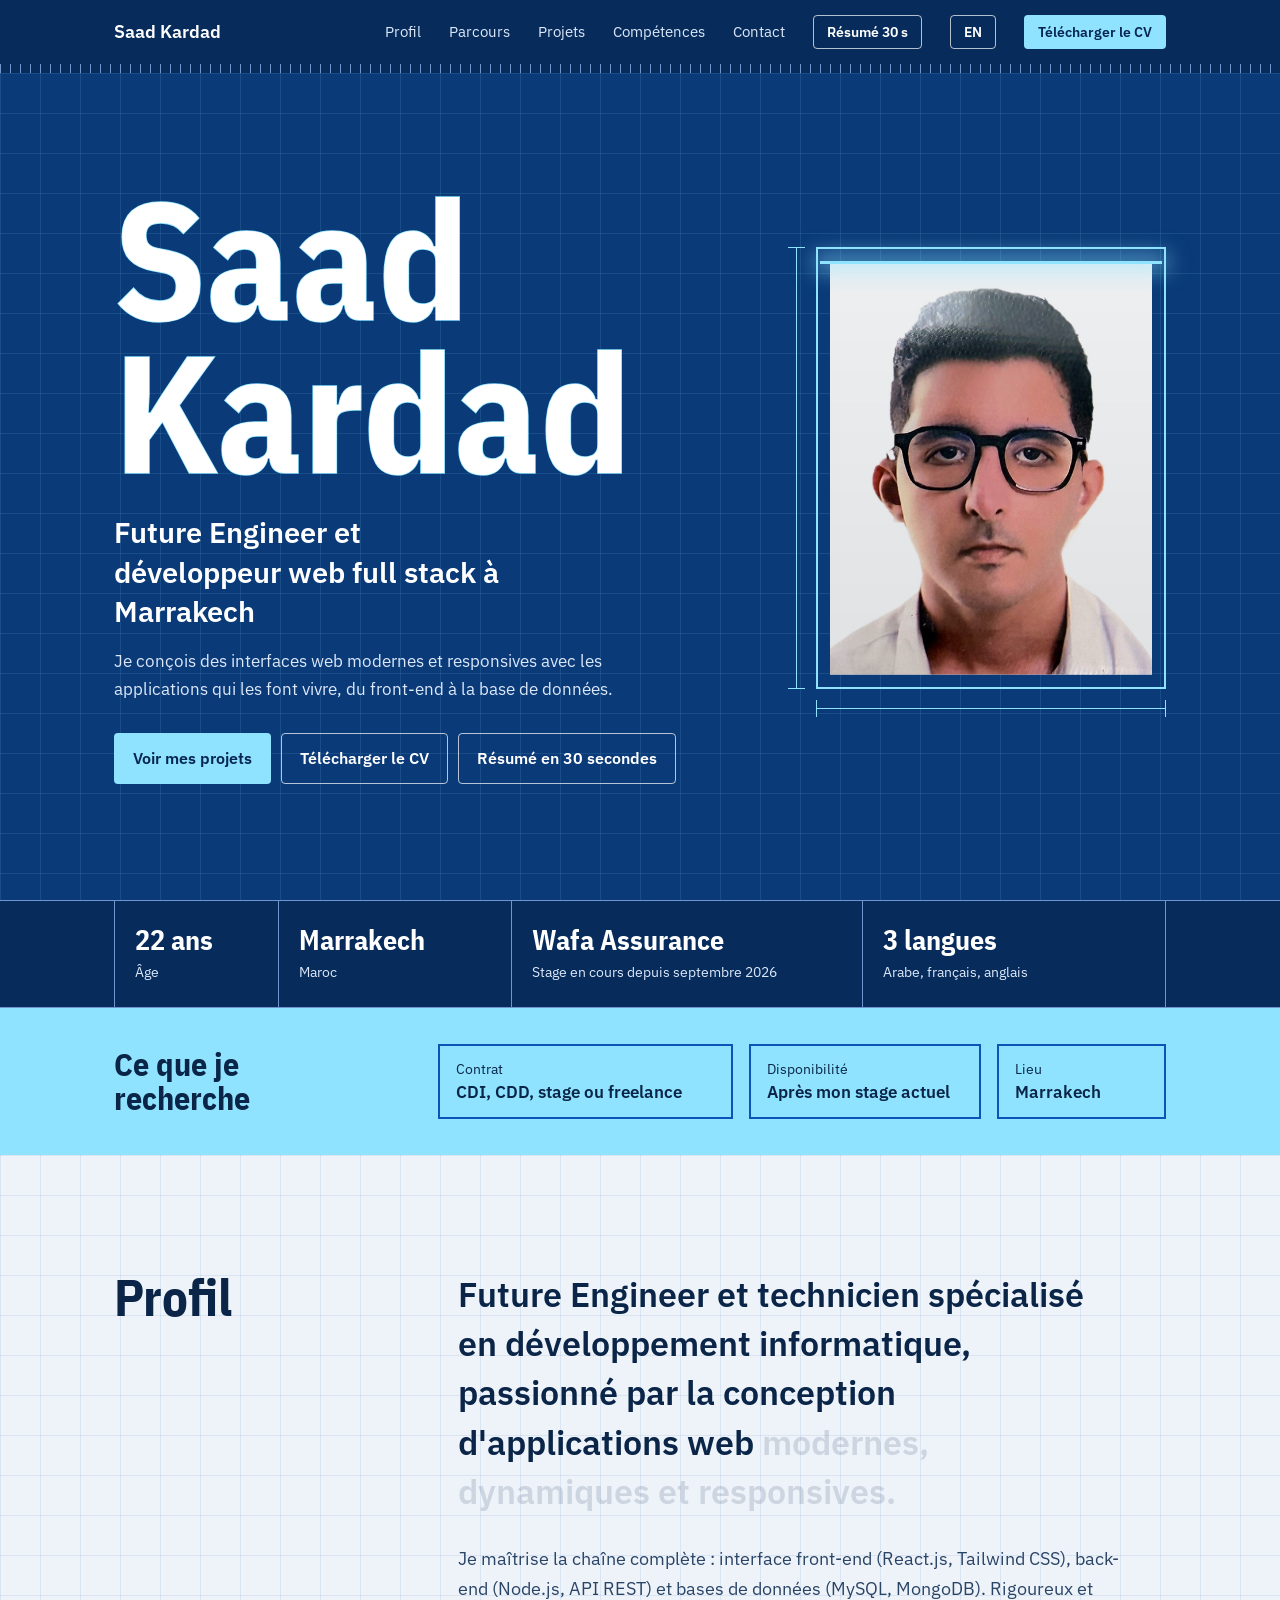
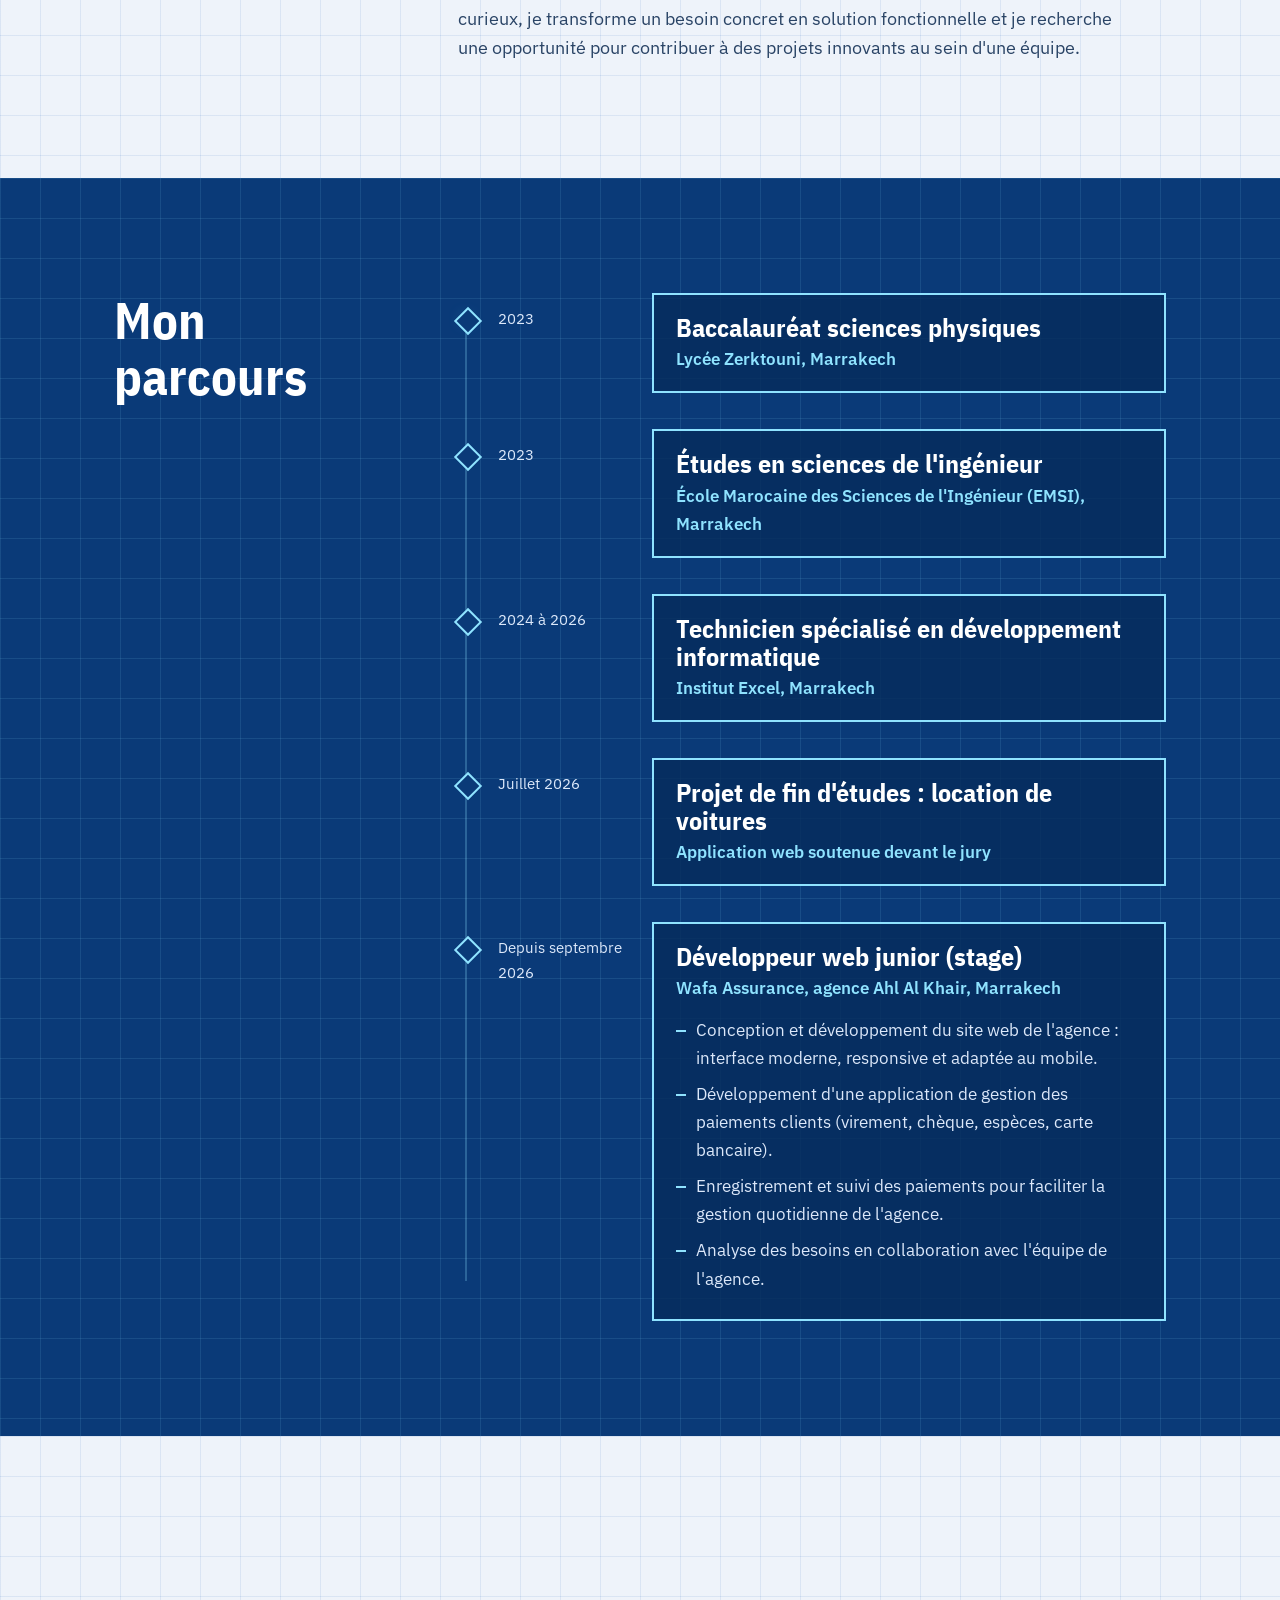
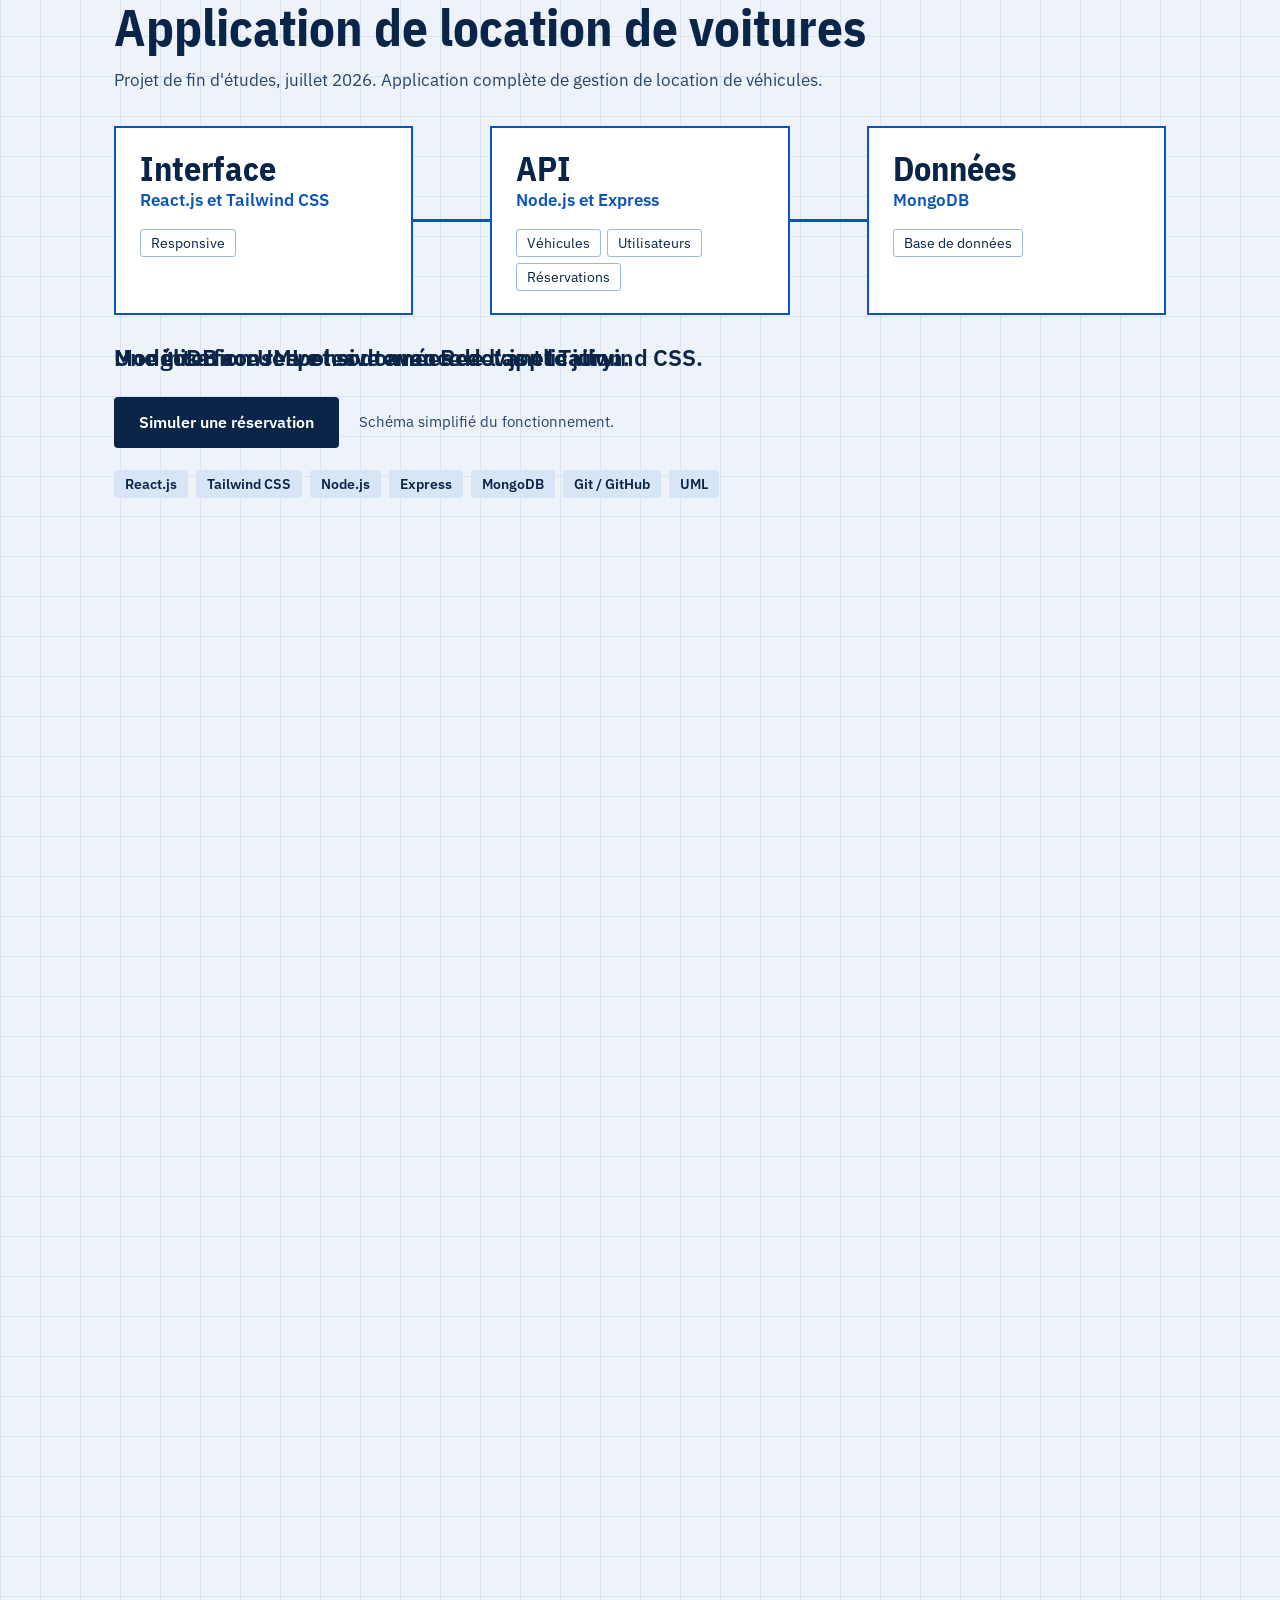
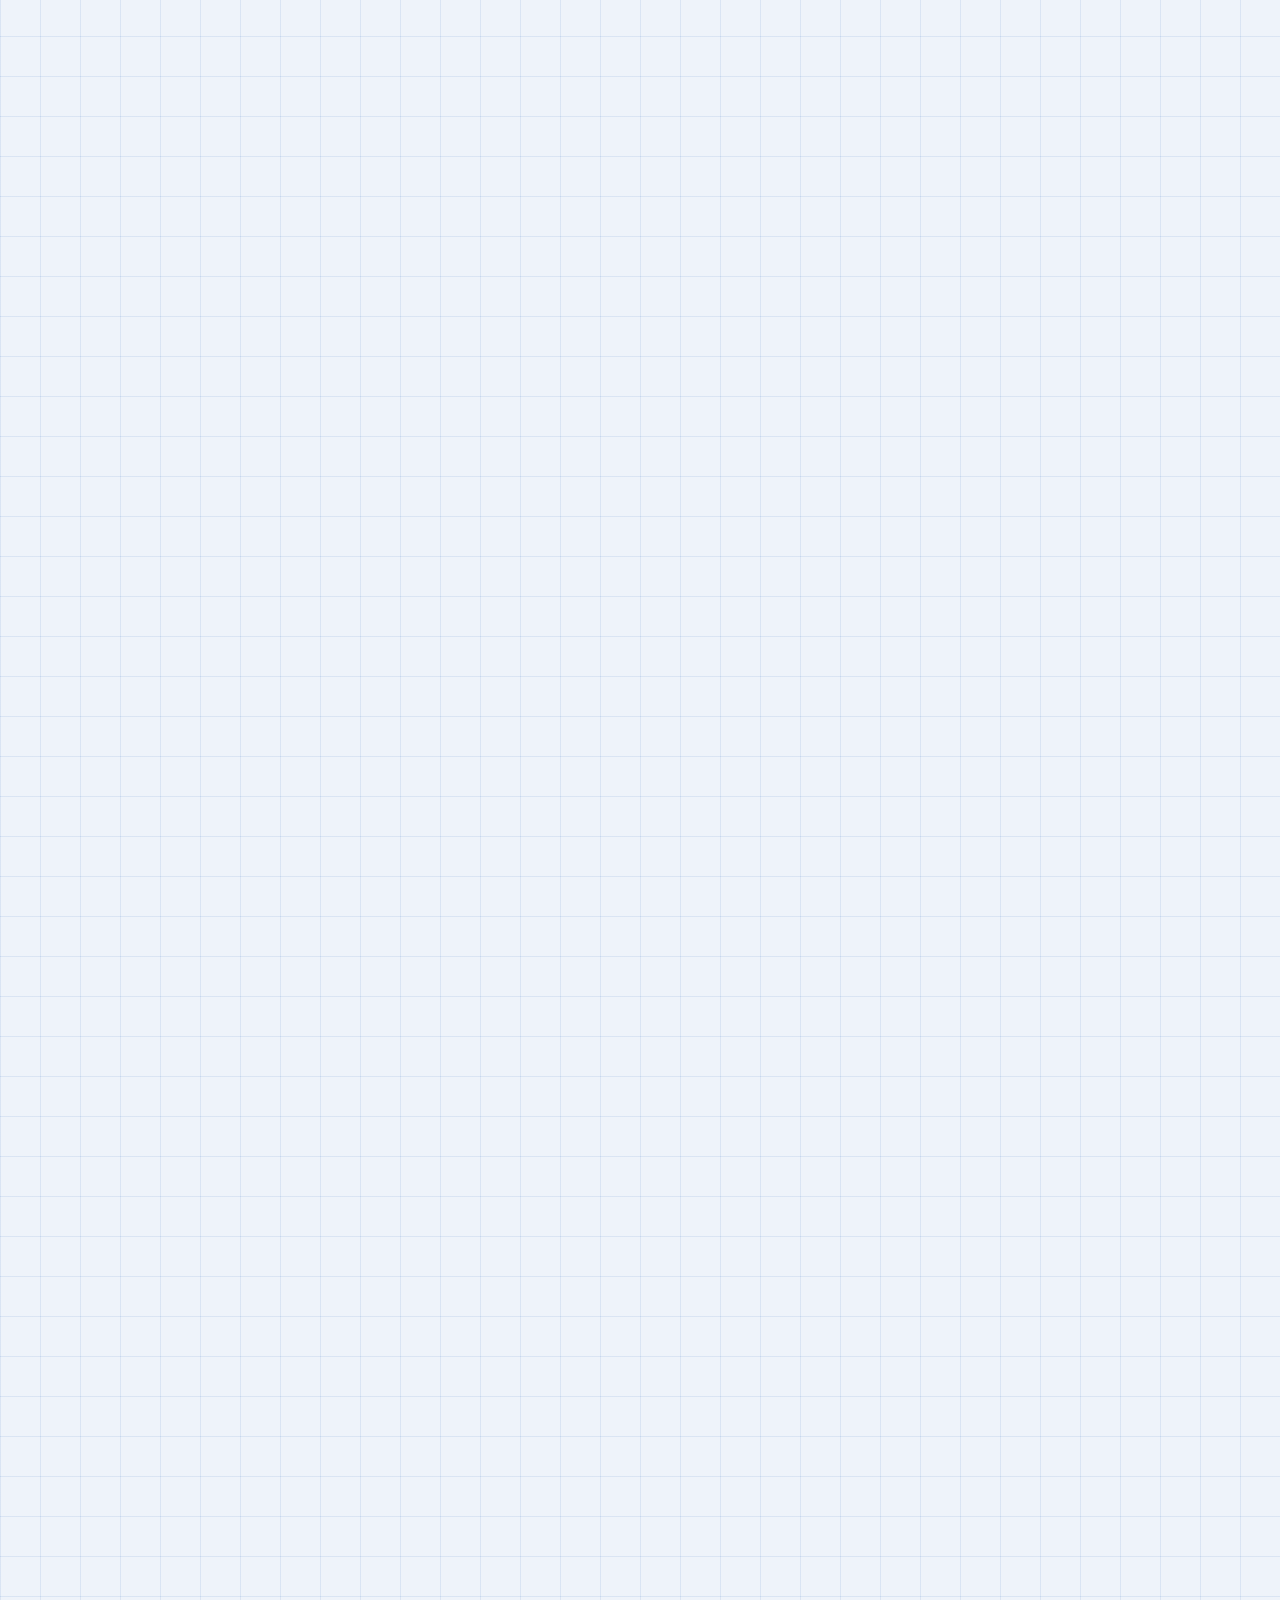
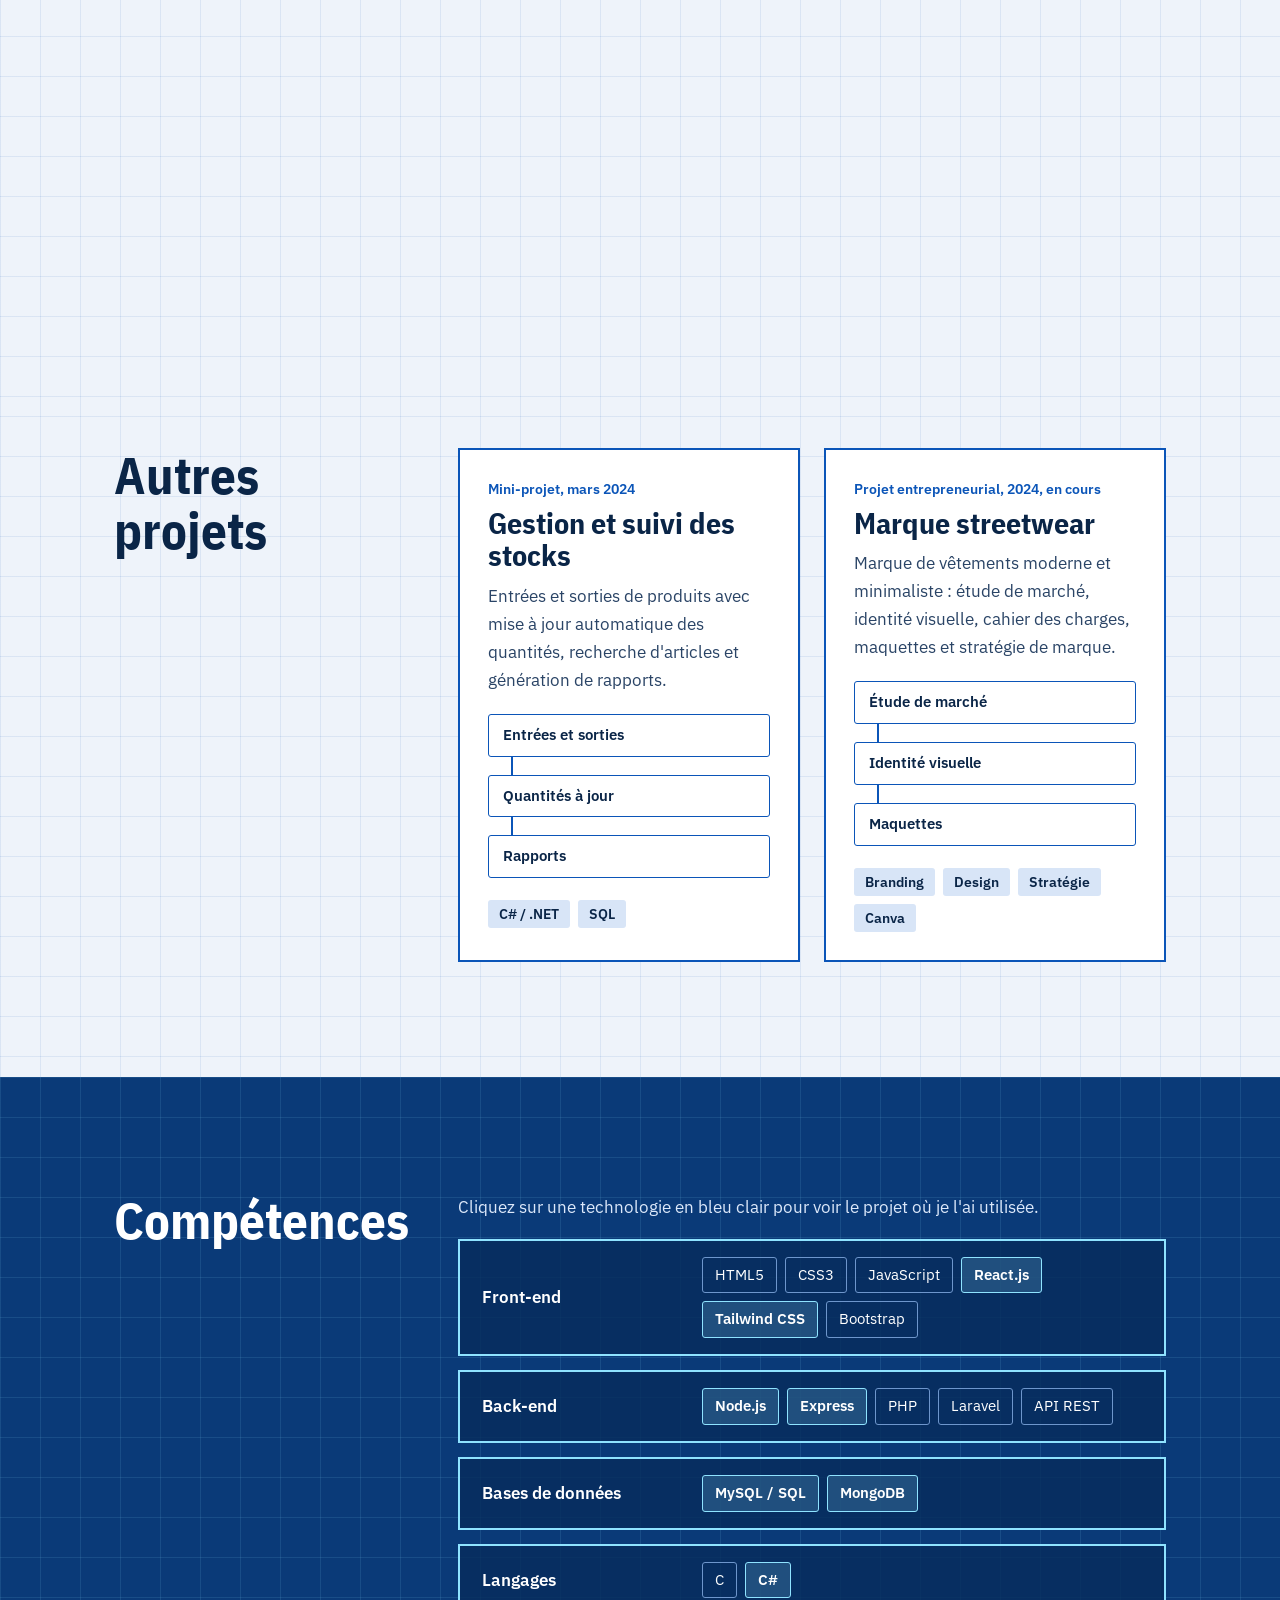
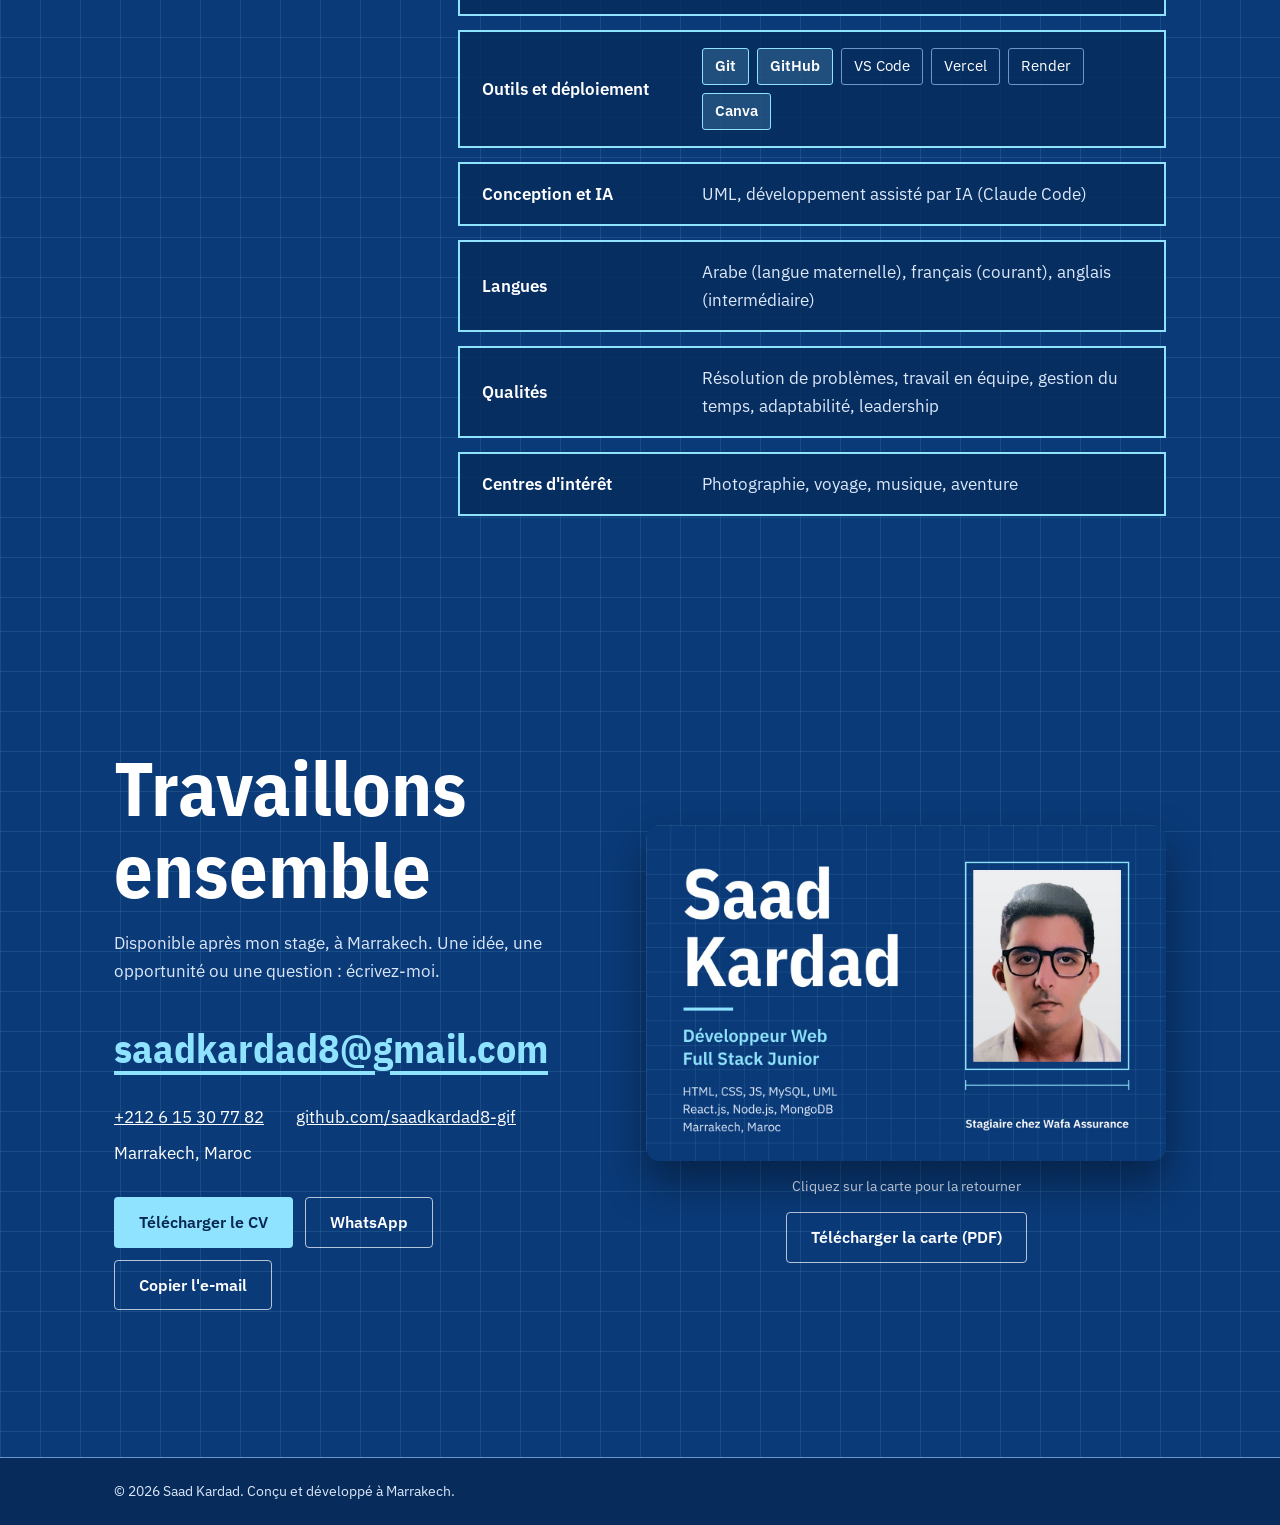
==== commit 0fb47377: "Résumé recruteur, WhatsApp et copie de l'e-mail, aperçu du lien, carte assortie, filtre des compéten" ====
--- a/index.html
+++ b/index.html
@@ -9,6 +9,12 @@
 <meta property="og:title" content="Saad Kardad, développeur web full stack">
 <meta property="og:description" content="Développeur web full stack junior à Marrakech. Projets, parcours et CV.">
 <meta property="og:type" content="website">
+<meta property="og:url" content="https://portfolio-mu-steel-zfnj86dv36.vercel.app/">
+<meta property="og:image" content="https://portfolio-mu-steel-zfnj86dv36.vercel.app/og.jpg">
+<meta property="og:image:width" content="1200">
+<meta property="og:image:height" content="630">
+<meta property="og:image:alt" content="Saad Kardad, développeur web full stack à Marrakech">
+<meta name="twitter:card" content="summary_large_image">
 <meta name="theme-color" content="#0a3a78">
 <link rel="icon" type="image/svg+xml" href="data:image/svg+xml,%3Csvg xmlns='http://www.w3.org/2000/svg' viewBox='0 0 64 64'%3E%3Crect width='64' height='64' rx='14' fill='%230a3a78'/%3E%3Cpath d='M21 20L8 32l13 12M43 20l13 12-13 12' fill='none' stroke='%238fe3ff' stroke-width='6' stroke-linecap='round' stroke-linejoin='round'/%3E%3Cpath d='M37 15L27 49' fill='none' stroke='%23ffffff' stroke-width='6' stroke-linecap='round' stroke-linejoin='round'/%3E%3C/svg%3E">
 <link rel="preload" href="fonts/ibm-plex-sans-condensed-latin-700-normal.woff2" as="font" type="font/woff2" crossorigin>
@@ -27,6 +33,7 @@
       <a href="#competences">Compétences</a>
       <a href="#contact">Contact</a>
     </nav>
+    <button class="btn btn-line btn-small head-recap open-recap" type="button">Résumé 30 s</button>
     <button class="btn btn-line btn-small lang-btn" type="button" lang="en" aria-label="Switch to English">EN</button>
     <a class="btn btn-solid btn-small" href="SaadkardadCv.pdf" download="CV_Saad_Kardad.pdf">Télécharger le CV</a>
   </div>
@@ -45,7 +52,7 @@
       <div class="actions">
         <a class="btn btn-solid" href="#projets">Voir mes projets</a>
         <a class="btn btn-line" href="SaadkardadCv.pdf" download="CV_Saad_Kardad.pdf">Télécharger le CV</a>
-        <a class="btn btn-line" href="#contact">Me contacter</a>
+        <button class="btn btn-line open-recap" type="button">Résumé en 30 secondes</button>
       </div>
     </div>
     <figure class="portrait">
@@ -169,14 +176,14 @@
   <div class="wrap split">
     <h2 class="title">Autres projets</h2>
     <div class="pair">
-      <article class="project draw">
+      <article class="project draw" id="projet-stocks">
         <p class="meta">Mini-projet, mars 2024</p>
         <h3>Gestion et suivi des stocks</h3>
         <p>Entrées et sorties de produits avec mise à jour automatique des quantités, recherche d'articles et génération de rapports.</p>
         <ol class="flow" aria-label="Fonctionnement"><li>Entrées et sorties</li><li>Quantités à jour</li><li>Rapports</li></ol>
         <ul class="tags" aria-label="Technologies"><li>C# / .NET</li><li>SQL</li></ul>
       </article>
-      <article class="project draw">
+      <article class="project draw" id="projet-marque">
         <p class="meta">Projet entrepreneurial, 2024, en cours</p>
         <h3>Marque streetwear</h3>
         <p>Marque de vêtements moderne et minimaliste : étude de marché, identité visuelle, cahier des charges, maquettes et stratégie de marque.</p>
@@ -190,6 +197,8 @@
 <section class="block sheet dark" id="competences">
   <div class="wrap split">
     <h2 class="title">Compétences</h2>
+    <div class="skills-zone">
+    <p class="skills-hint">Cliquez sur une technologie en bleu clair pour voir le projet où je l'ai utilisée.</p>
     <dl class="skills">
       <div class="draw"><dt>Front-end</dt><dd data-chips>HTML5, CSS3, JavaScript, React.js, Tailwind CSS, Bootstrap</dd></div>
       <div class="draw"><dt>Back-end</dt><dd data-chips>Node.js, Express, PHP, Laravel, API REST</dd></div>
@@ -201,6 +210,7 @@
       <div class="draw"><dt>Qualités</dt><dd>Résolution de problèmes, travail en équipe, gestion du temps, adaptabilité, leadership</dd></div>
       <div class="draw"><dt>Centres d'intérêt</dt><dd>Photographie, voyage, musique, aventure</dd></div>
     </dl>
+    </div>
   </div>
 </section>
 
@@ -217,7 +227,10 @@
       </ul>
       <div class="actions">
         <a class="btn btn-solid" href="SaadkardadCv.pdf" download="CV_Saad_Kardad.pdf">Télécharger le CV</a>
-      </div>
+        <a class="btn btn-line whatsapp" href="https://wa.me/212615307782" target="_blank" rel="noopener">WhatsApp</a>
+        <button class="btn btn-line copy-mail" type="button">Copier l'e-mail</button>
+      </div>
+      <p class="copied" role="status"></p>
     </div>
     <div class="card-zone">
       <button class="card-btn" type="button" aria-pressed="false" aria-label="Retourner la carte de visite">
@@ -233,6 +246,35 @@
 </section>
 </main>
 
+<dialog class="recap" aria-labelledby="recap-nom">
+  <button class="recap-close" type="button" aria-label="Fermer le résumé">×</button>
+  <div class="recap-head">
+    <img src="photo.jpg" width="560" height="720" alt="Portrait de Saad Kardad">
+    <div>
+      <h2 id="recap-nom">Saad Kardad</h2>
+      <p>Future Engineer et développeur web full stack à Marrakech</p>
+    </div>
+  </div>
+  <dl>
+    <div><dt>Contrat</dt><dd>CDI, CDD, stage ou freelance</dd></div>
+    <div><dt>Disponibilité</dt><dd>Après mon stage actuel</dd></div>
+    <div><dt>Lieu</dt><dd>Marrakech</dd></div>
+  </dl>
+  <ul>
+    <li>Stage chez Wafa Assurance : site web de l'agence et application de gestion des paiements clients.</li>
+    <li>Projet de fin d'études : application de location de voitures avec React.js, Node.js et MongoDB.</li>
+    <li>Aussi : PHP, Laravel, MySQL et C#.</li>
+    <li>Arabe (langue maternelle), français (courant), anglais (intermédiaire).</li>
+  </ul>
+  <div class="recap-actions">
+    <a class="btn btn-ink" href="SaadkardadCv.pdf" download="CV_Saad_Kardad.pdf">Télécharger le CV</a>
+    <a class="btn btn-ink whatsapp" href="https://wa.me/212615307782" target="_blank" rel="noopener">WhatsApp</a>
+    <button class="btn btn-ink copy-mail" type="button">Copier l'e-mail</button>
+  </div>
+  <p class="recap-coords"><a href="mailto:saadkardad8@gmail.com">saadkardad8@gmail.com</a> <a href="tel:+212615307782">+212 6 15 30 77 82</a></p>
+  <p class="copied" role="status"></p>
+</dialog>
+
 <footer class="dark"><div class="wrap">© 2026 Saad Kardad. Conçu et développé à Marrakech.</div></footer>
 <script src="app.js"></script>
 </body>
--- a/style.css
+++ b/style.css
@@ -247,6 +247,44 @@
 html:not(.js) .card-hint,html:not(.js) .run{display:none}
 footer{background:var(--deep);color:var(--pale);font-size:14px;padding:22px 0;border-top:1px solid #6e96cc}
 
+/* résumé pour les recruteurs */
+.head-recap{display:none}
+@media (min-width:1080px){.head-recap{display:inline-flex}}
+.recap{margin:auto;width:min(600px,calc(100vw - 24px));max-height:calc(100svh - 24px);overflow:auto;border:0;border-radius:8px;padding:28px;background:var(--paper);color:var(--ink);border-top:8px solid var(--blue)}
+.recap::backdrop{background:rgba(4,24,52,.75)}
+.recap[open]{animation:recap-in .45s cubic-bezier(.22,1,.36,1)}
+@keyframes recap-in{from{opacity:0;transform:translateY(30px) scale(.96)}}
+.recap-close{position:absolute;right:10px;top:8px;width:40px;height:40px;border:0;background:none;font-size:30px;line-height:1;color:var(--ink);cursor:pointer}
+.recap-head{display:flex;gap:18px;align-items:center;padding-right:30px}
+.recap-head img{width:84px;height:104px;object-fit:cover;object-position:50% 30%;border:2px solid var(--blue);background:#fff}
+.recap h2{font-size:34px}
+.recap-head p{font-weight:600;line-height:1.35}
+.recap dl{display:grid;grid-template-columns:1.4fr 1.2fr .8fr;gap:8px;margin-top:18px}
+.recap dl>div{background:#fff;border:1.5px solid var(--blue);border-radius:4px;padding:8px 12px}
+.recap dt{font-size:13px;color:var(--blue)}
+.recap dd{font-weight:600;font-size:15px;line-height:1.35}
+.recap ul{margin-top:16px;font-size:15.5px;line-height:1.5}
+.recap li{position:relative;padding:0 0 7px 18px}
+.recap li::before{content:"";position:absolute;left:0;top:.7em;width:9px;height:2px;background:var(--blue)}
+.recap-actions{display:flex;flex-wrap:wrap;gap:8px;margin-top:12px}
+.recap-actions .btn{flex:1 1 150px;padding:11px 14px;font-size:15px}
+.recap-coords{display:flex;flex-wrap:wrap;gap:4px 22px;margin-top:14px;font-size:15px;font-weight:600}
+.copied{font-size:14px;min-height:1.5em;margin-top:8px}
+.contact .copied{margin-top:10px;color:var(--cyan)}
+body:has(.recap[open]){overflow:hidden}
+
+/* compétences reliées aux projets */
+.skills-hint{margin-bottom:18px;color:var(--pale)}
+html:not(.js) .skills-hint,html:not(.js) .open-recap,html:not(.js) .copy-mail{display:none}
+button.chip{font-family:inherit;line-height:inherit;cursor:pointer}
+.chip.linked{background:rgba(143,227,255,.18);border-color:var(--cyan);font-weight:600}
+.chip.linked[aria-pressed="true"]{background:var(--cyan);color:var(--ink)}
+.skills>.skill-result{display:flex;flex-wrap:wrap;align-items:center;justify-content:space-between;gap:12px;padding:16px 24px;background:#fff;color:var(--ink);border-radius:4px;font-weight:600;animation:recap-in .35s ease-out}
+.hero .actions{gap:10px}
+.hero .actions .btn{padding-left:18px;padding-right:18px}
+.skill-result .btn-solid{background:var(--ink);color:#fff}
+.skill-result .btn-solid:hover{background:var(--blue)}
+
 @media (max-width:920px){
   nav{display:none}
   .hero-grid{grid-template-columns:1fr;min-height:0;padding-top:32px}
@@ -285,6 +323,22 @@
   .box{padding:16px 18px}
   .skills>div{grid-template-columns:1fr;gap:10px;padding:16px 18px}
   .actions .btn{width:100%}
+  .recap{padding:14px 16px}
+  .recap h2{font-size:25px}
+  .recap-head{gap:12px}
+  .recap-head p{font-size:13.5px}
+  .recap-head img{width:56px;height:70px}
+  .recap dl{grid-template-columns:1fr;gap:4px;margin-top:10px}
+  .recap dl>div{display:flex;justify-content:space-between;align-items:baseline;gap:10px;padding:4px 10px}
+  .recap dt{font-size:12px}
+  .recap dd{font-size:13.5px;text-align:right}
+  .recap ul{margin-top:9px;font-size:13.5px;line-height:1.38}
+  .recap li{padding-bottom:4px}
+  .recap-actions{display:grid;grid-template-columns:1fr 1fr;gap:6px;margin-top:6px}
+  .recap-actions .btn{width:100%;padding:8px 6px;font-size:14px}
+  .recap-actions .btn:first-child{grid-column:1/-1}
+  .recap-coords{margin-top:8px;font-size:13px;gap:2px 14px}
+  .recap .copied{min-height:0;margin-top:4px;font-size:12.5px}
   .build.pinned .btn{padding:10px 18px;font-size:15px}
 }
 @media (prefers-reduced-motion:reduce){
@@ -295,7 +349,7 @@
 }
 @media print{
   header{position:static}
-  .crosshair,.ruler,.sim,.actions,.scan{display:none}
+  .crosshair,.ruler,.sim,.actions,.scan,.open-recap,.skills-hint,.recap{display:none}
   .js .draw{--d:1}
   .js .draw>*,.js .flow li,.lead .w{opacity:1;transform:none}
   .js .title,.js .shot{clip-path:none;transform:none}
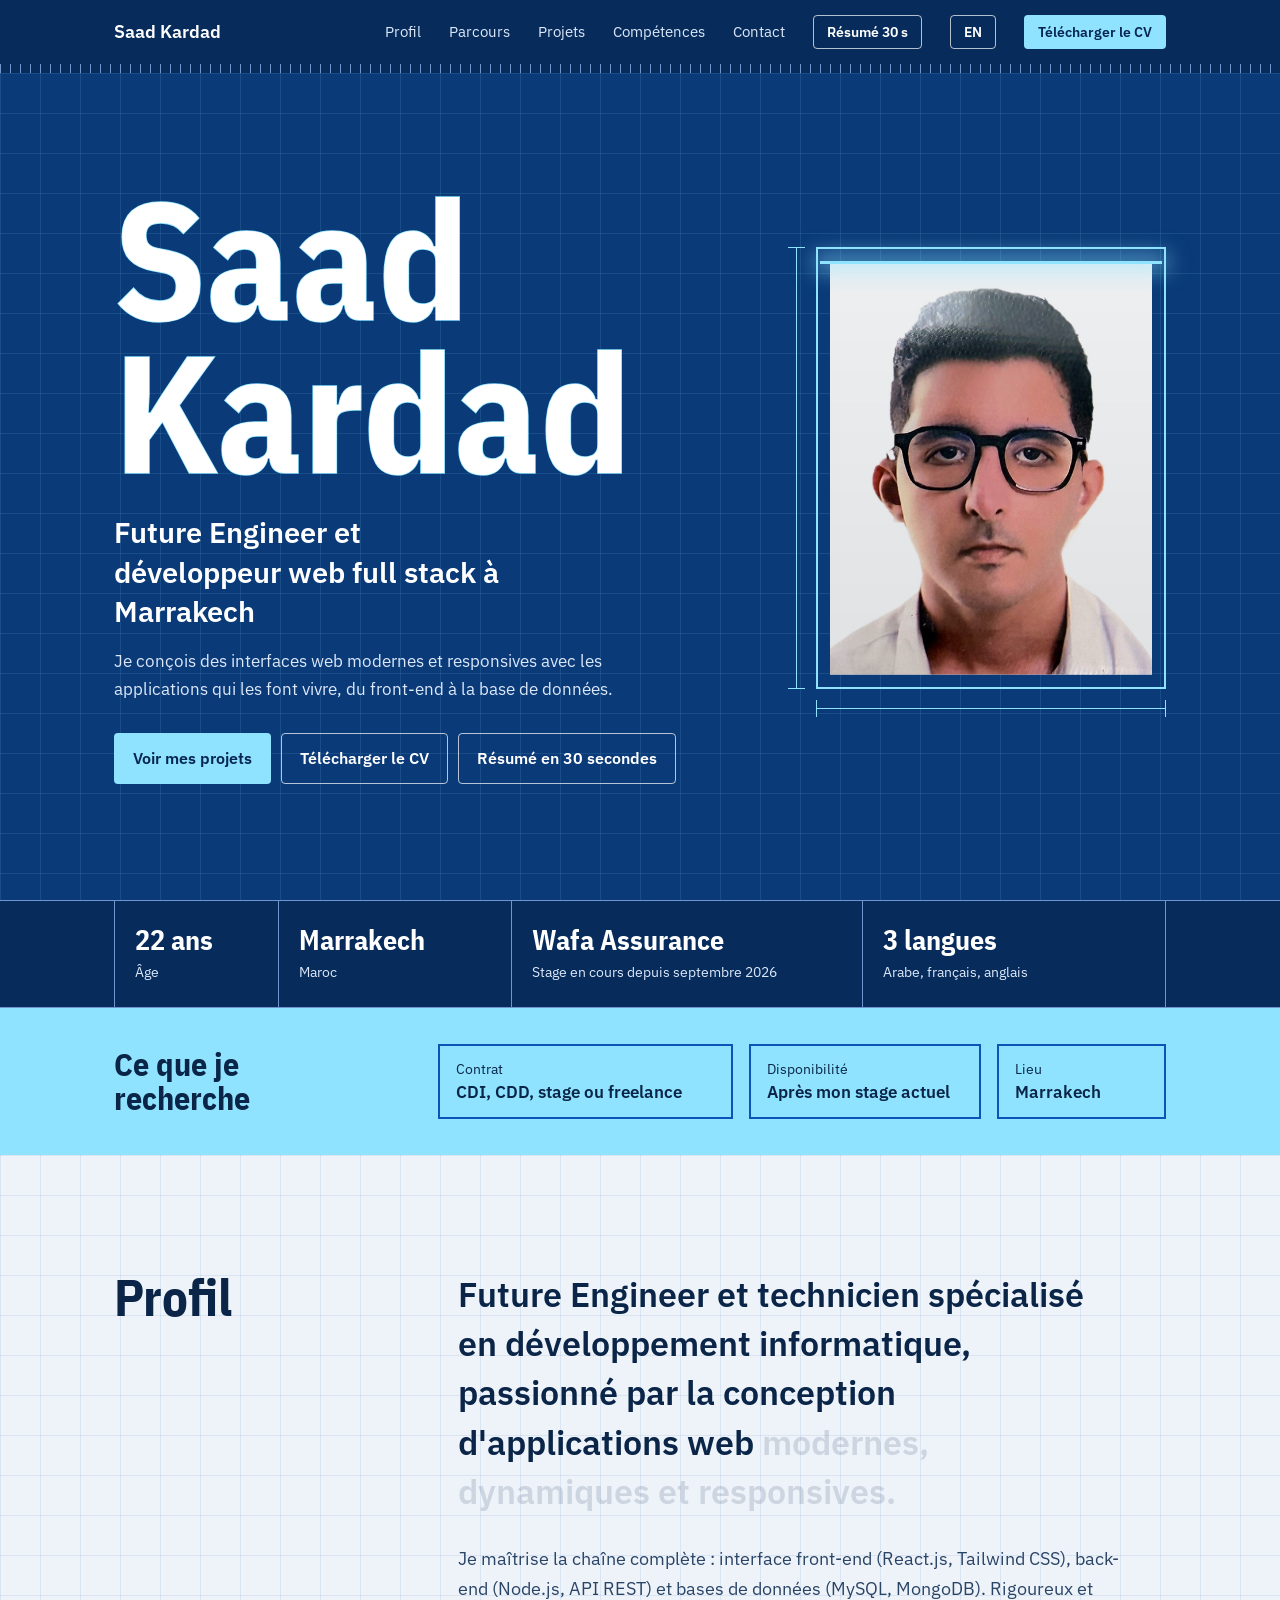
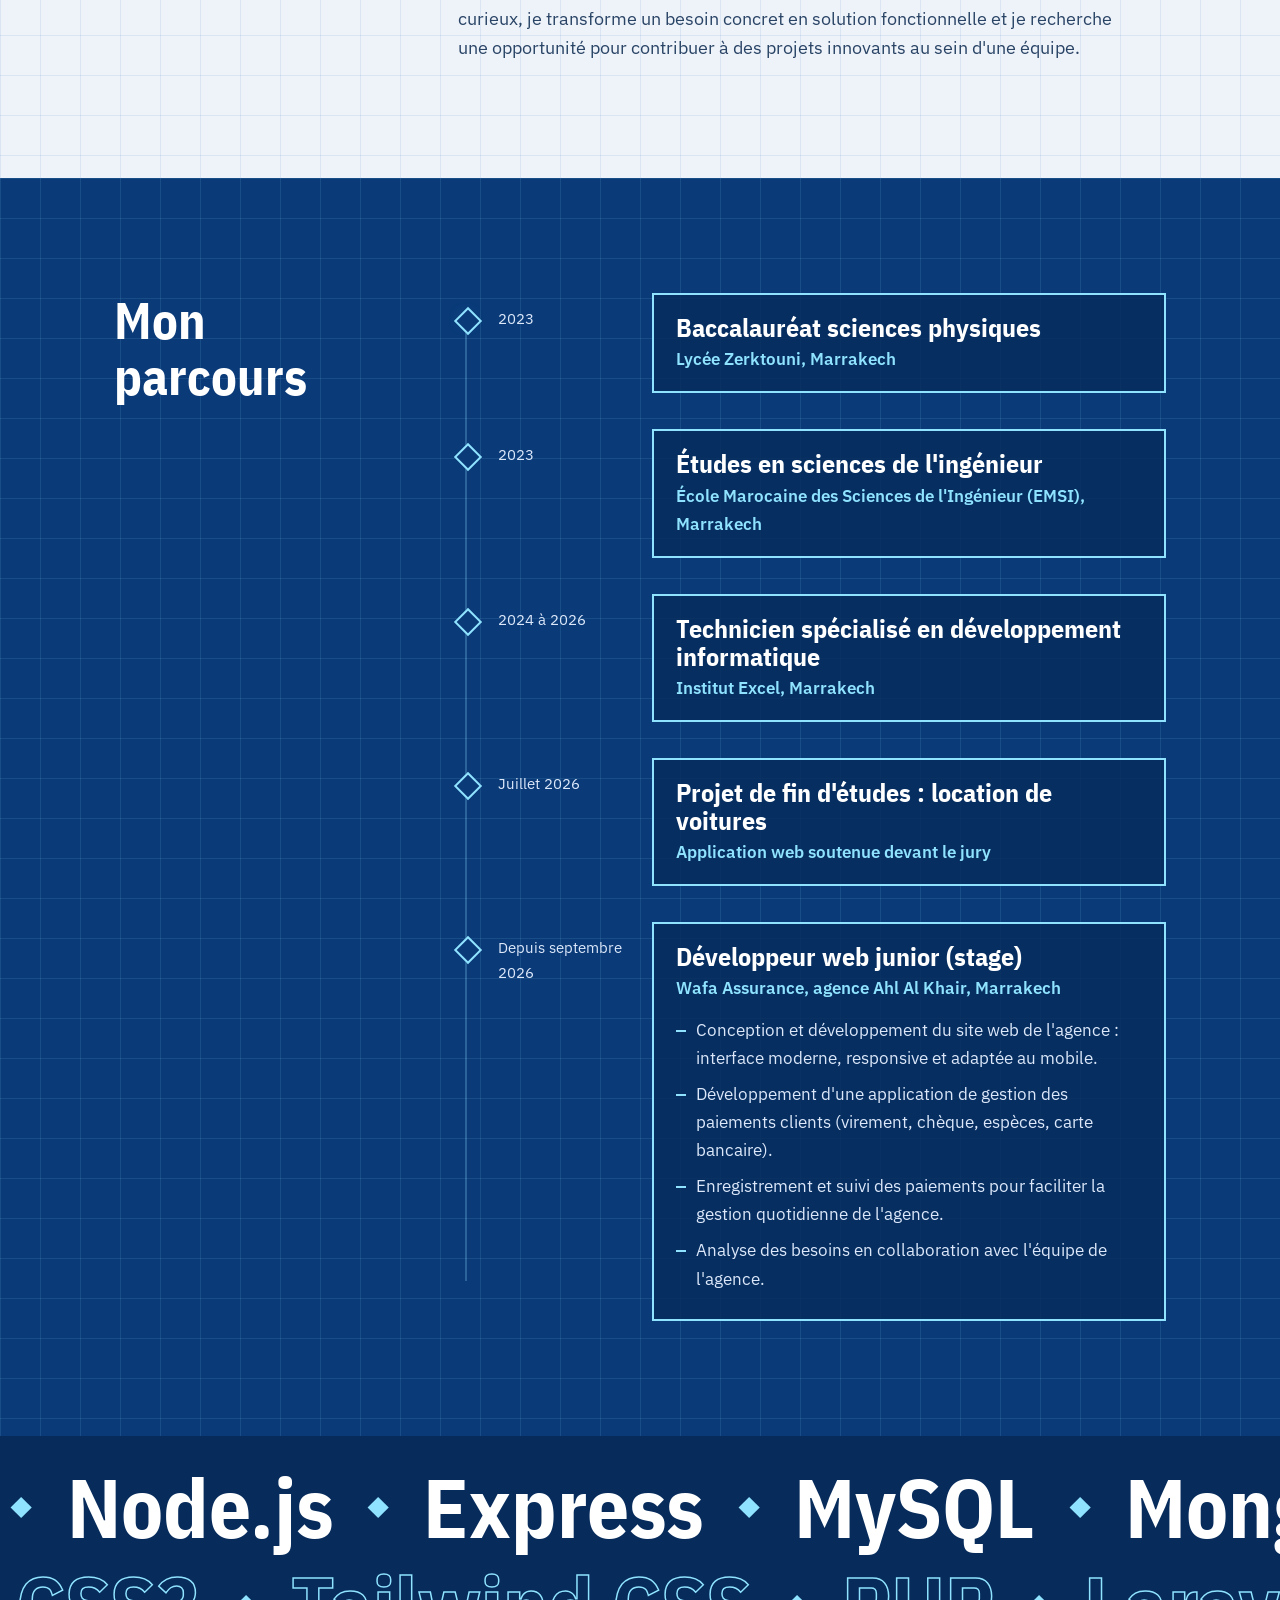
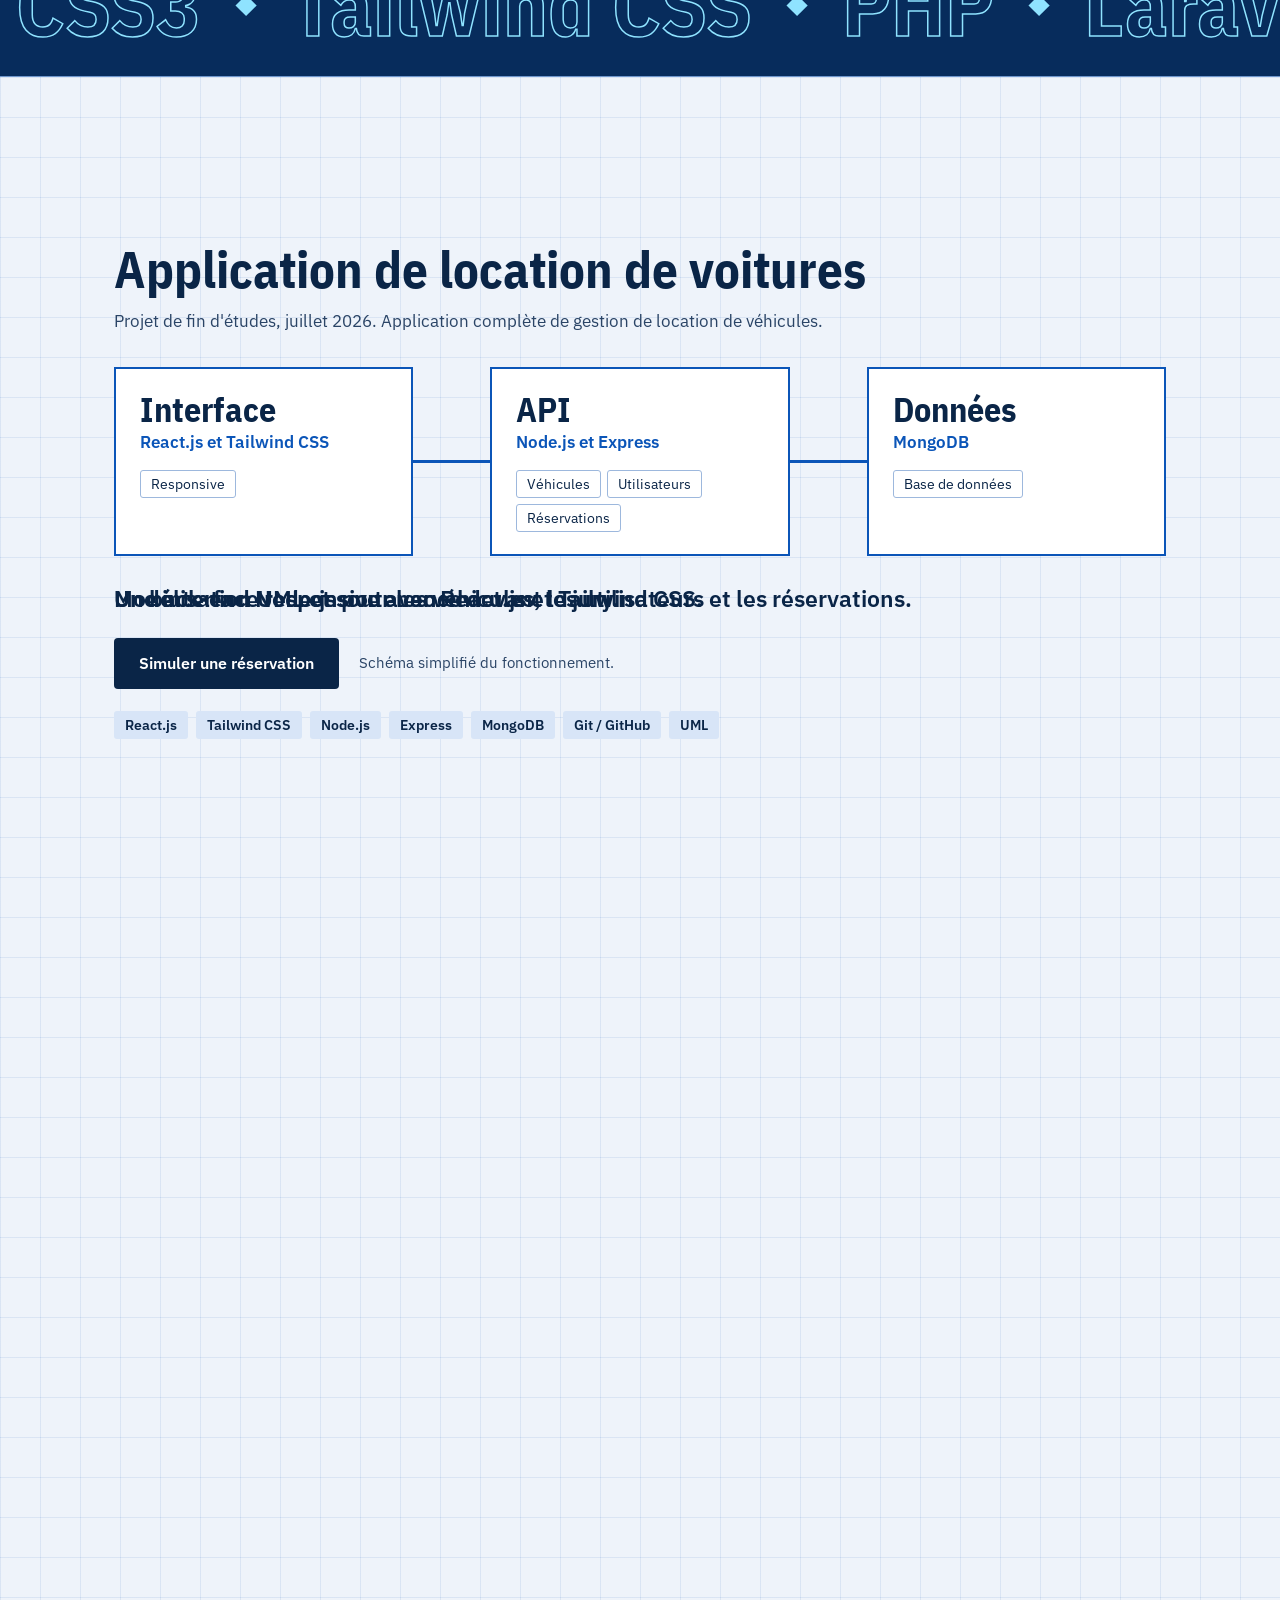
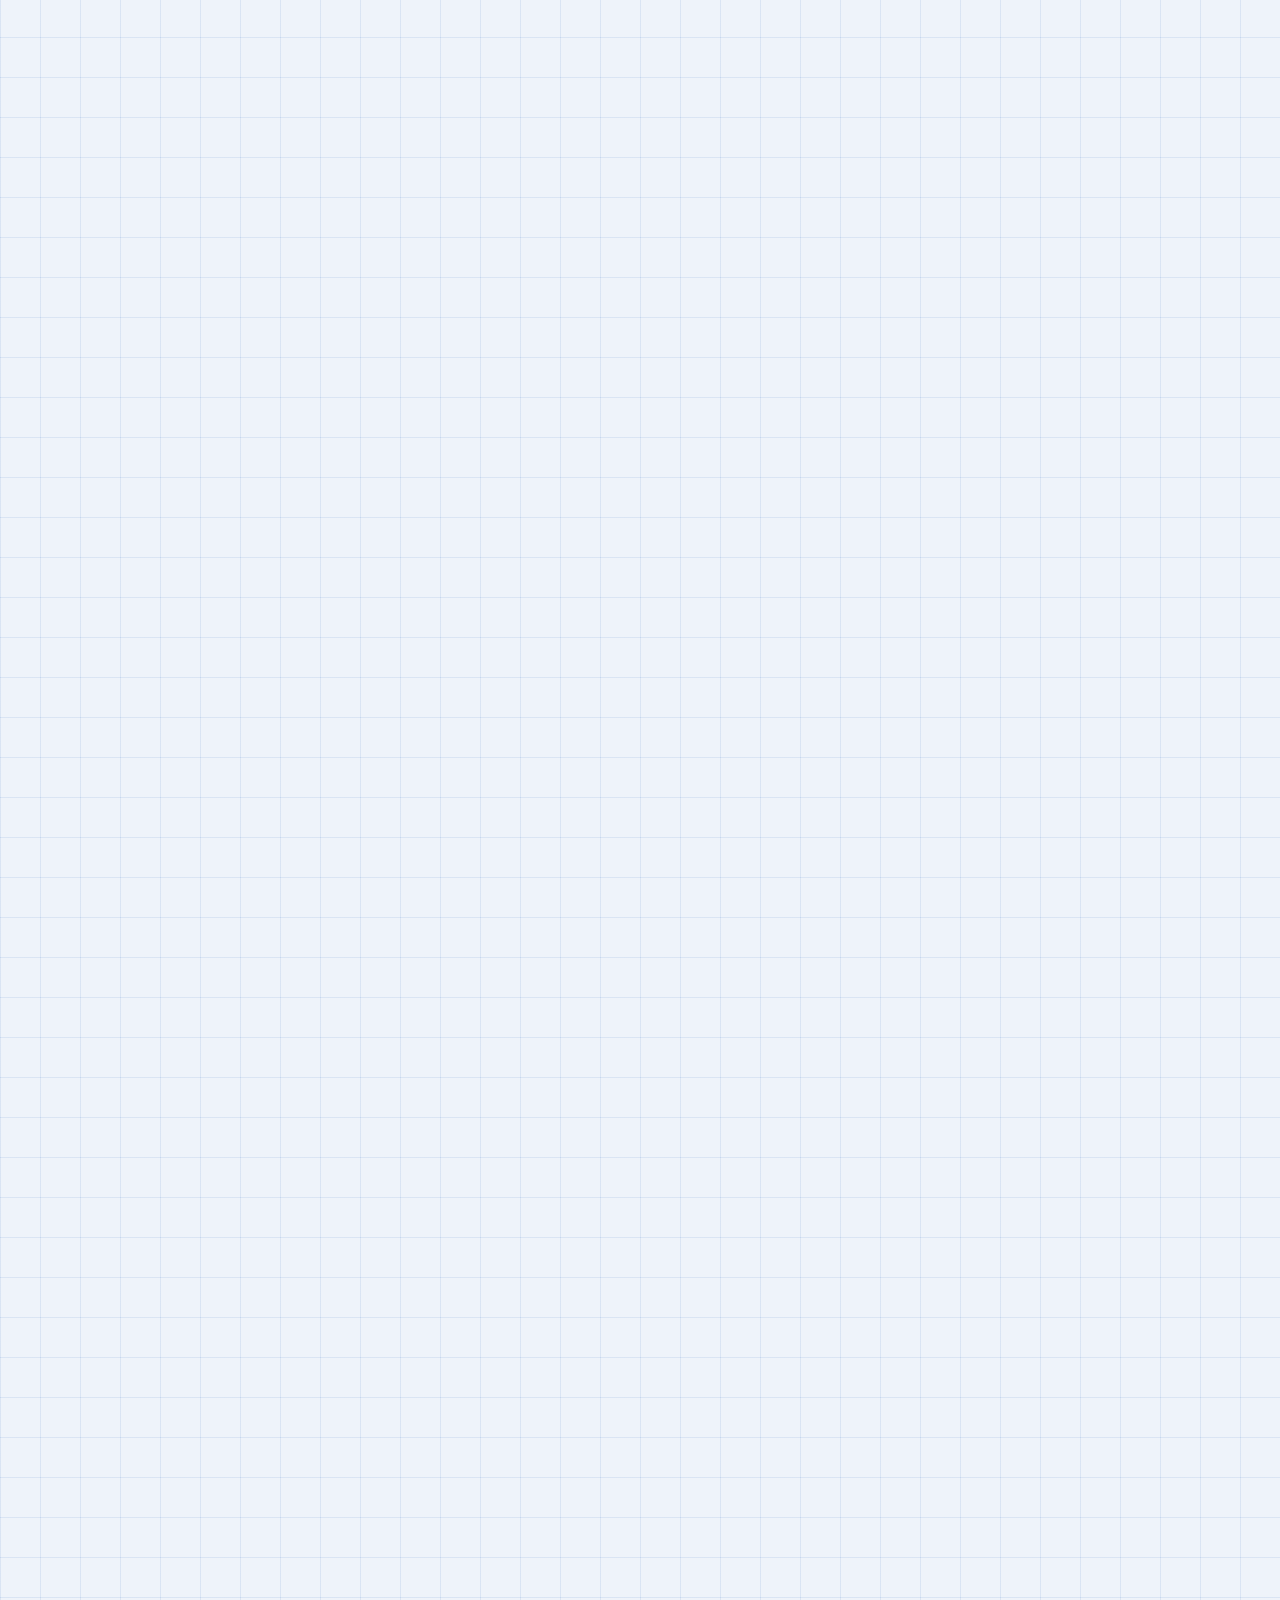
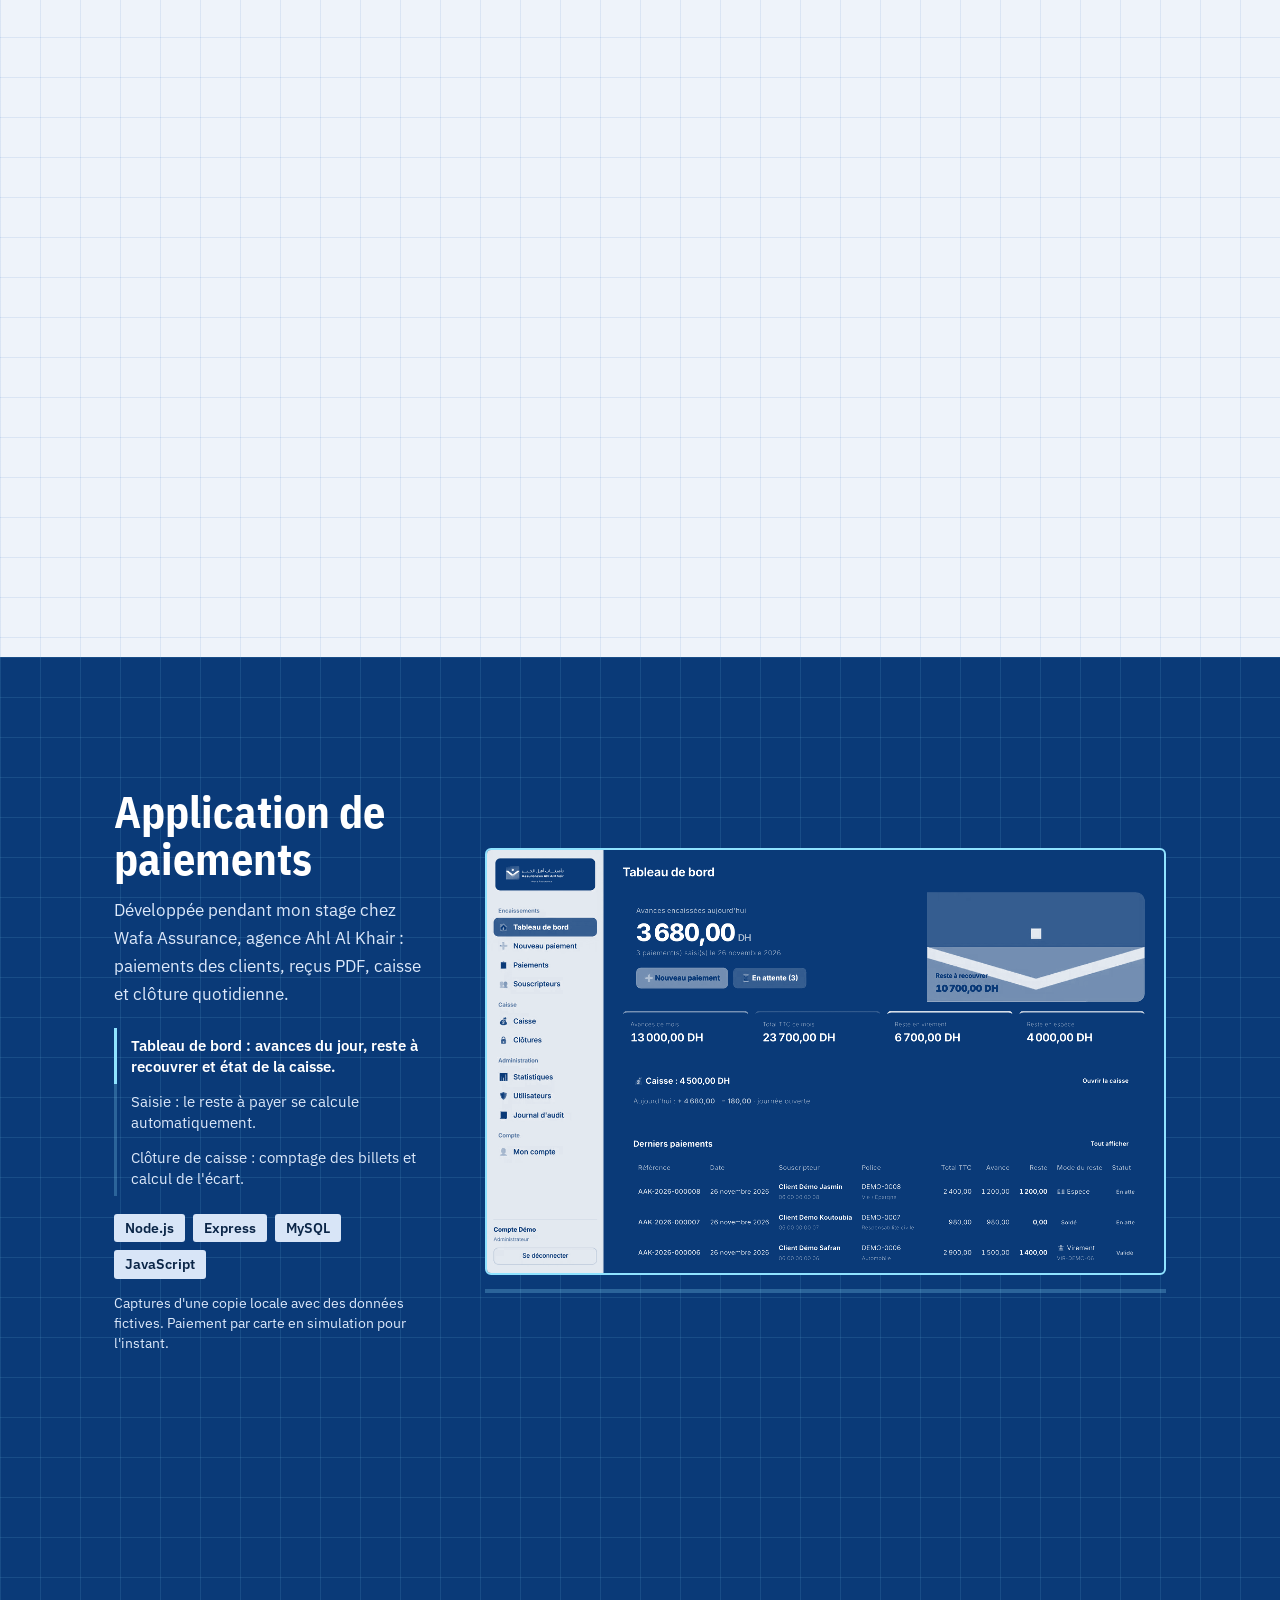
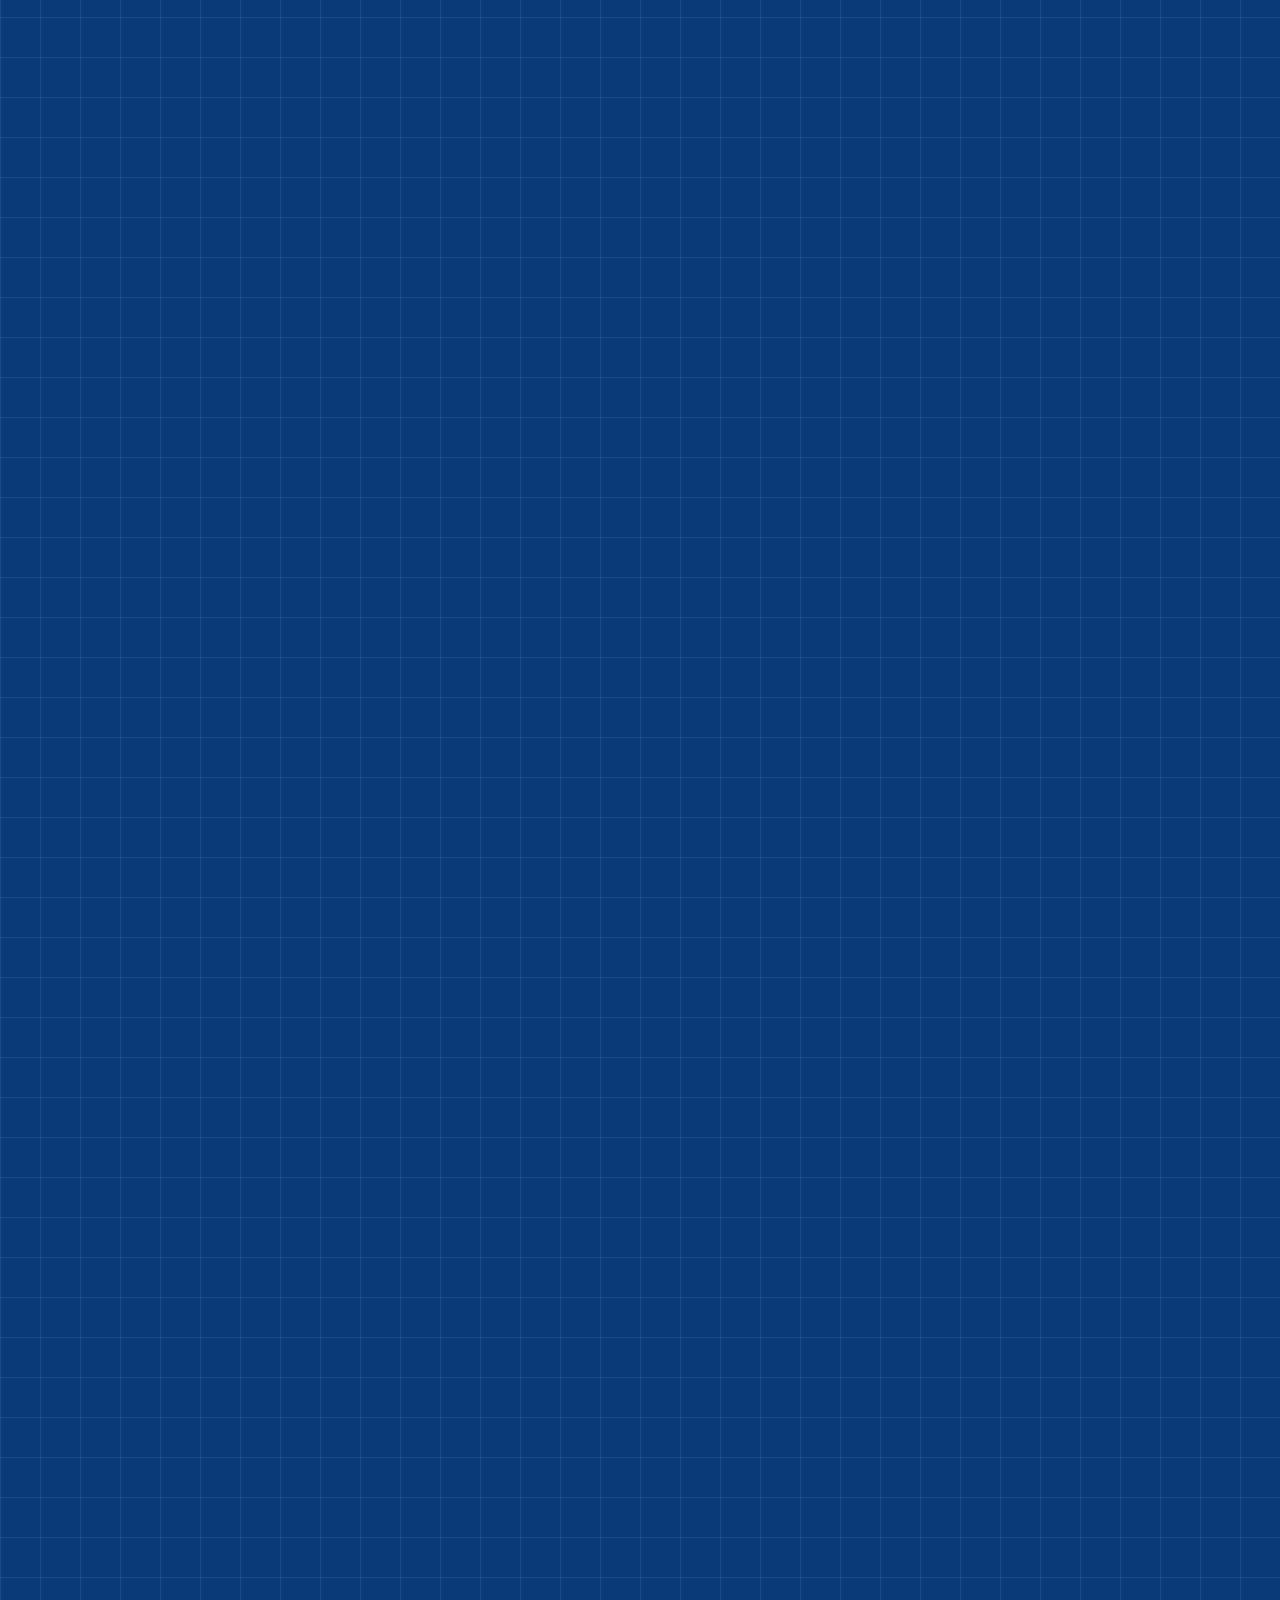
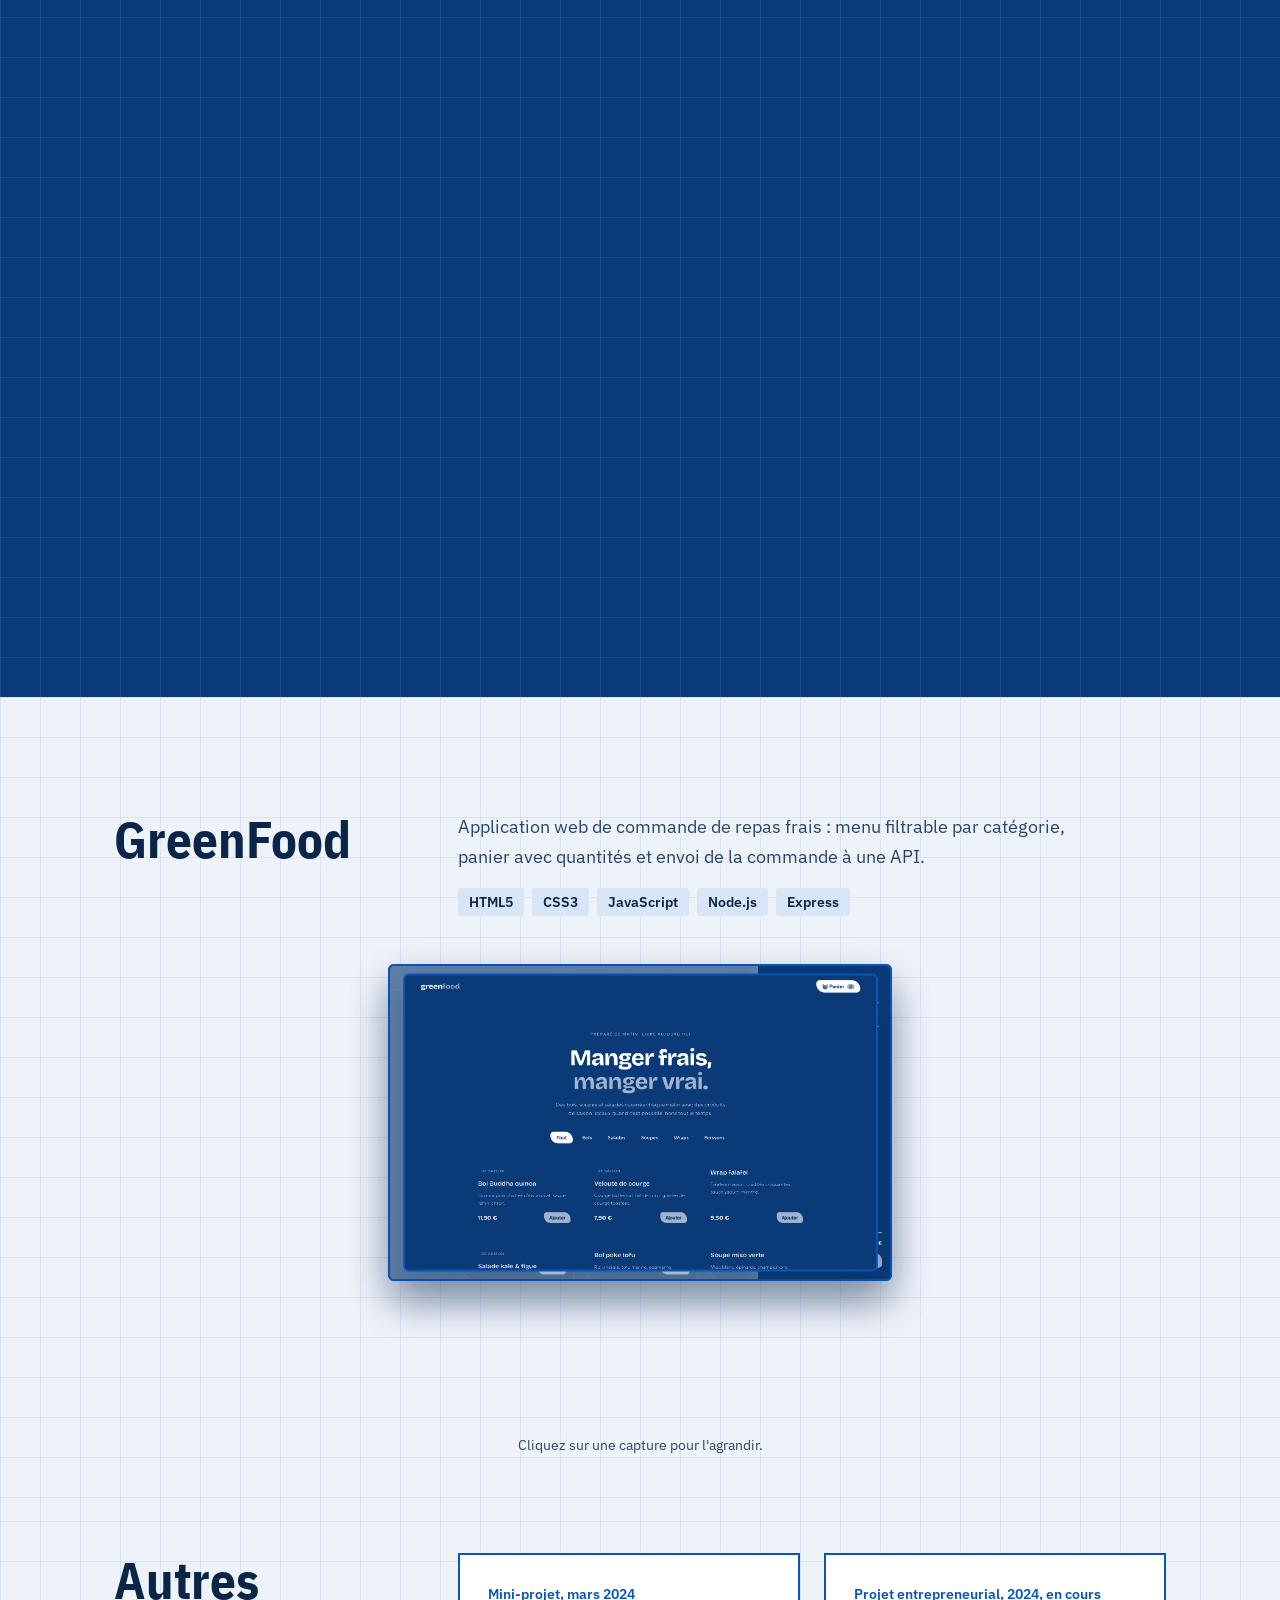
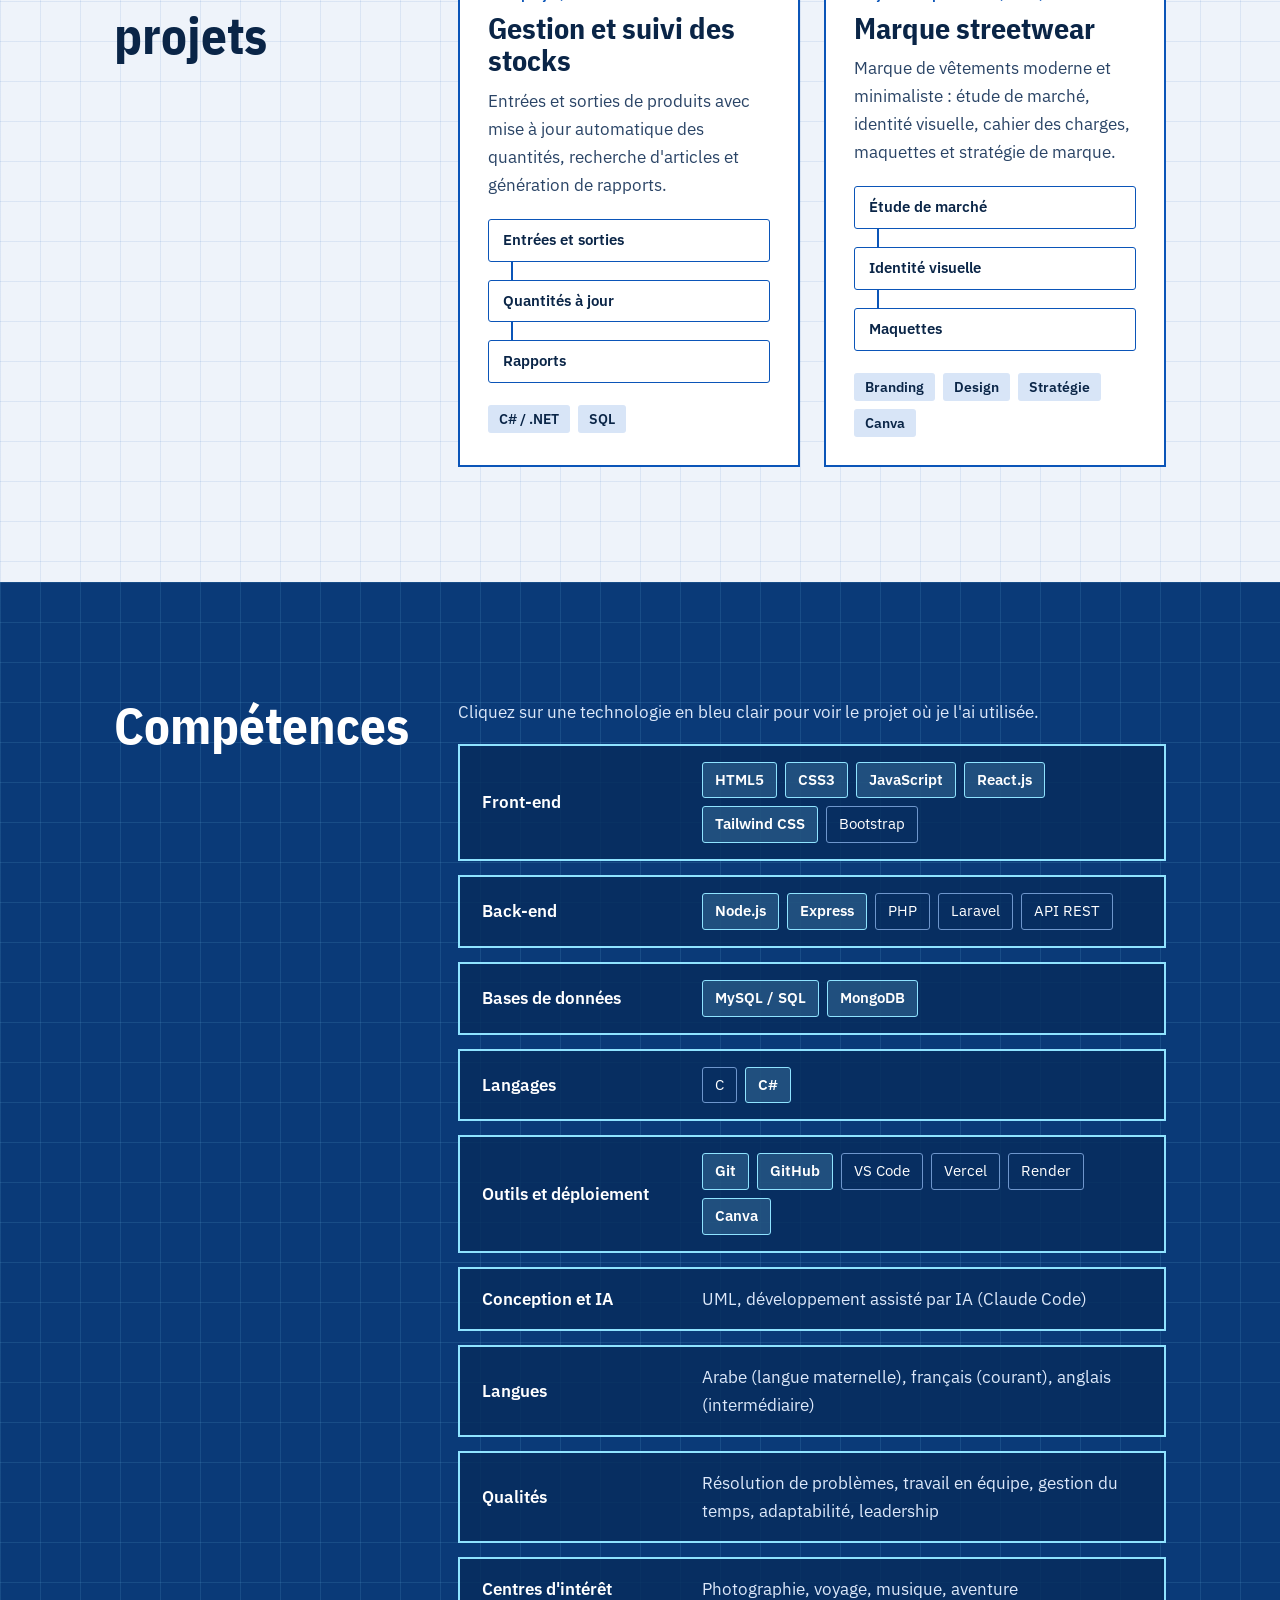
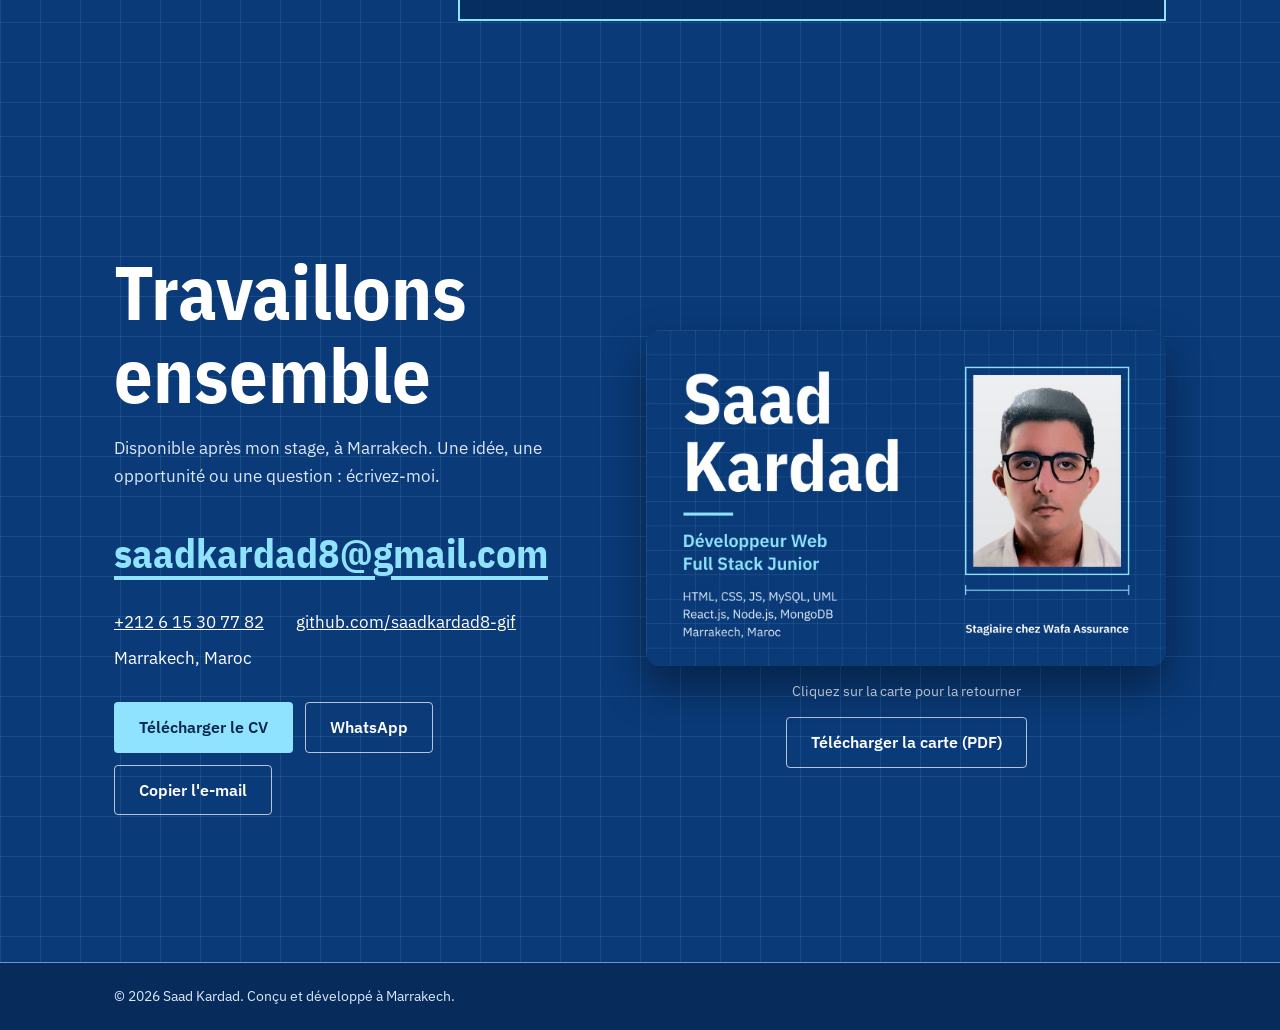
==== commit 55981df4: "Ajoute l'application de paiements, GreenFood et de nouveaux effets au défilement Co-Authored-By: Cla" ====
--- a/index.html
+++ b/index.html
@@ -131,6 +131,11 @@
   </div>
 </section>
 
+<div class="band" aria-hidden="true">
+  <p><span>React.js</span><span>Node.js</span><span>Express</span><span>MySQL</span><span>MongoDB</span><span>JavaScript</span><span>React.js</span><span>Node.js</span><span>Express</span><span>MySQL</span><span>MongoDB</span><span>JavaScript</span></p>
+  <p><span>HTML5</span><span>CSS3</span><span>Tailwind CSS</span><span>PHP</span><span>Laravel</span><span>C#</span><span>Git</span><span>HTML5</span><span>CSS3</span><span>Tailwind CSS</span><span>PHP</span><span>Laravel</span><span>C#</span><span>Git</span></p>
+</div>
+
 <section class="build sheet light" id="projets">
   <div class="build-pin">
     <div class="wrap">
@@ -169,6 +174,83 @@
         <li>React.js</li><li>Tailwind CSS</li><li>Node.js</li><li>Express</li><li>MongoDB</li><li>Git / GitHub</li><li>UML</li>
       </ul>
     </div>
+  </div>
+</section>
+
+<section class="tour sheet dark" id="paiements">
+  <div class="tour-pin">
+    <div class="wrap tour-grid">
+      <div class="tour-text">
+        <h2 class="title">Application de paiements</h2>
+        <p class="tour-sub">Développée pendant mon stage chez Wafa Assurance, agence Ahl Al Khair : paiements des clients, reçus PDF, caisse et clôture quotidienne.</p>
+        <ol class="tour-caps">
+          <li><button type="button">Tableau de bord : avances du jour, reste à recouvrer et état de la caisse.</button></li>
+          <li><button type="button">Saisie : le reste à payer se calcule automatiquement.</button></li>
+          <li><button type="button">Clôture de caisse : comptage des billets et calcul de l'écart.</button></li>
+        </ol>
+        <ul class="tags" aria-label="Technologies"><li>Node.js</li><li>Express</li><li>MySQL</li><li>JavaScript</li></ul>
+        <p class="note">Captures d'une copie locale avec des données fictives. Paiement par carte en simulation pour l'instant.</p>
+      </div>
+      <div class="tour-view">
+        <div class="track">
+          <figure class="slide">
+            <button class="shotbtn" type="button" aria-label="Agrandir la capture du tableau de bord">
+              <img class="under" src="shots/paiements-tableau.webp" width="1280" height="800" alt="" loading="lazy">
+              <img class="over" src="shots/paiements-tableau.webp" width="1280" height="800" alt="Tableau de bord de l'application de paiements, avec des données fictives" loading="lazy">
+              <i aria-hidden="true"></i>
+            </button>
+            <figcaption>Tableau de bord : avances du jour, reste à recouvrer et état de la caisse.</figcaption>
+          </figure>
+          <figure class="slide">
+            <button class="shotbtn" type="button" aria-label="Agrandir la capture de la saisie">
+              <img class="under" src="shots/paiements-saisie.webp" width="1280" height="800" alt="" loading="lazy">
+              <img class="over" src="shots/paiements-saisie.webp" width="1280" height="800" alt="Formulaire de saisie d'un paiement, avec des données fictives" loading="lazy">
+              <i aria-hidden="true"></i>
+            </button>
+            <figcaption>Saisie : le reste à payer se calcule automatiquement.</figcaption>
+          </figure>
+          <figure class="slide">
+            <button class="shotbtn" type="button" aria-label="Agrandir la capture de la clôture">
+              <img class="under" src="shots/paiements-cloture.webp" width="1280" height="800" alt="" loading="lazy">
+              <img class="over" src="shots/paiements-cloture.webp" width="1280" height="800" alt="Écran de clôture de caisse, avec des données fictives" loading="lazy">
+              <i aria-hidden="true"></i>
+            </button>
+            <figcaption>Clôture de caisse : comptage des billets et calcul de l'écart.</figcaption>
+          </figure>
+        </div>
+        <div class="tour-bar" aria-hidden="true"><i></i></div>
+      </div>
+    </div>
+  </div>
+</section>
+
+<section class="food sheet light" id="greenfood">
+  <div class="wrap">
+    <div class="food-head">
+      <h2 class="title">GreenFood</h2>
+      <div>
+        <p>Application web de commande de repas frais : menu filtrable par catégorie, panier avec quantités et envoi de la commande à une API.</p>
+        <ul class="tags" aria-label="Technologies"><li>HTML5</li><li>CSS3</li><li>JavaScript</li><li>Node.js</li><li>Express</li></ul>
+      </div>
+    </div>
+    <div class="fan">
+      <button class="shotbtn left" type="button" aria-label="Agrandir la capture du menu">
+              <img class="under" src="shots/greenfood-menu.webp" width="1280" height="800" alt="" loading="lazy">
+              <img class="over" src="shots/greenfood-menu.webp" width="1280" height="800" alt="Menu de GreenFood avec les filtres par catégorie" loading="lazy">
+              <i aria-hidden="true"></i>
+            </button>
+      <button class="shotbtn mid" type="button" aria-label="Agrandir la capture de l'accueil">
+              <img class="under" src="shots/greenfood-accueil.webp" width="1280" height="800" alt="" loading="lazy">
+              <img class="over" src="shots/greenfood-accueil.webp" width="1280" height="800" alt="Page d'accueil de GreenFood" loading="lazy">
+              <i aria-hidden="true"></i>
+            </button>
+      <button class="shotbtn right" type="button" aria-label="Agrandir la capture du panier">
+              <img class="under" src="shots/greenfood-panier.webp" width="1280" height="800" alt="" loading="lazy">
+              <img class="over" src="shots/greenfood-panier.webp" width="1280" height="800" alt="Panier de GreenFood avec le total de la commande" loading="lazy">
+              <i aria-hidden="true"></i>
+            </button>
+    </div>
+    <p class="fan-hint">Cliquez sur une capture pour l'agrandir.</p>
   </div>
 </section>
 
@@ -275,6 +357,12 @@
   <p class="copied" role="status"></p>
 </dialog>
 
+<dialog class="zoom" aria-label="Capture agrandie">
+  <button class="zoom-close" type="button" aria-label="Fermer la capture">×</button>
+  <div class="zoom-scroll"><img alt="" width="1280" height="800"></div>
+  <p></p>
+</dialog>
+
 <footer class="dark"><div class="wrap">© 2026 Saad Kardad. Conçu et développé à Marrakech.</div></footer>
 <script src="app.js"></script>
 </body>
--- a/style.css
+++ b/style.css
@@ -279,11 +279,78 @@
 button.chip{font-family:inherit;line-height:inherit;cursor:pointer}
 .chip.linked{background:rgba(143,227,255,.18);border-color:var(--cyan);font-weight:600}
 .chip.linked[aria-pressed="true"]{background:var(--cyan);color:var(--ink)}
-.skills>.skill-result{display:flex;flex-wrap:wrap;align-items:center;justify-content:space-between;gap:12px;padding:16px 24px;background:#fff;color:var(--ink);border-radius:4px;font-weight:600;animation:recap-in .35s ease-out}
+.skills>.skill-result{display:flex;flex-wrap:wrap;align-items:center;justify-content:flex-start;gap:8px 10px;padding:16px 24px;background:#fff;color:var(--ink);border-radius:4px;font-weight:600;animation:recap-in .35s ease-out}
 .hero .actions{gap:10px}
 .hero .actions .btn{padding-left:18px;padding-right:18px}
-.skill-result .btn-solid{background:var(--ink);color:#fff}
+.skill-result p{flex:1 0 100%}
+.skill-result .btn-solid{background:var(--ink);color:#fff;white-space:normal;text-align:left}
 .skill-result .btn-solid:hover{background:var(--blue)}
+
+/* bande de technologies qui glisse avec le défilement */
+.band{background:var(--deep);overflow:hidden;padding:22px 0;border-bottom:1px solid #6e96cc;user-select:none}
+.band p{display:flex;width:max-content;white-space:nowrap;font-family:"PlexCond",sans-serif;font-size:clamp(40px,6.5vw,88px);line-height:1.18;will-change:transform}
+.band span{display:flex;align-items:center}
+.band span::after{content:"";width:.18em;height:.18em;margin:0 .45em;background:var(--cyan);transform:rotate(45deg)}
+.band p+p{color:transparent;-webkit-text-stroke:1.5px var(--cyan)}
+
+/* captures : du plan à l'écran réel (--p va de 0 à 1) */
+.shotbtn{--p:1;display:block;position:relative;width:100%;padding:0;border:2px solid var(--cyan);border-radius:6px;overflow:hidden;isolation:isolate;background:var(--plan);cursor:zoom-in;line-height:0}
+.light .shotbtn{border-color:var(--blue)}
+.shotbtn img{width:100%;height:auto;aspect-ratio:16/10}
+.shotbtn .under{filter:grayscale(1) invert(1) contrast(1.5);mix-blend-mode:screen}
+.shotbtn .over{position:absolute;inset:0;clip-path:inset(0 calc(100% - var(--p)*100%) 0 0)}
+.shotbtn i{position:absolute;top:0;bottom:0;width:3px;margin-left:-1.5px;left:calc(var(--p)*100%);background:var(--cyan);box-shadow:0 0 22px 6px rgba(143,227,255,.7);opacity:0}
+.shotbtn.scanning i{opacity:1}
+html:not(.js) .shotbtn .under{display:none}
+html:not(.js) .shotbtn .over{position:static}
+
+/* application de paiements : la page défile, les écrans avancent de côté */
+.tour .wrap{padding-top:72px;padding-bottom:72px;width:100%}
+.tour-grid{display:grid;grid-template-columns:minmax(0,320px) minmax(0,1fr);gap:clamp(24px,4vw,56px);align-items:center}
+.tour-sub{margin-top:14px;color:var(--pale)}
+.tour .title{font-size:clamp(34px,3.4vw,46px)}
+.tour-caps{display:none}
+.tour .tags{margin-top:18px}
+.note{margin-top:14px;font-size:13.5px;line-height:1.5;color:var(--pale)}
+.track{display:grid;gap:28px}
+.slide figcaption{margin-top:10px;font-weight:600;line-height:1.45}
+.tour-bar{display:none}
+.tour.pinned{height:360vh}
+.tour.pinned .tour-pin{position:sticky;top:73px;height:calc(100svh - 73px);display:flex;align-items:center;overflow:hidden}
+.tour.pinned .wrap{padding-top:12px;padding-bottom:12px}
+.tour.pinned .tour-view{min-width:0;width:100%;max-width:calc((100svh - 140px)*1.6);justify-self:center;overflow:hidden;overflow:clip}
+.tour.pinned .track{display:flex;gap:24px;will-change:transform}
+.tour.pinned .slide{flex:0 0 100%;min-width:0}
+.tour.pinned figcaption{display:none}
+.tour.pinned .tour-caps{display:block;margin-top:20px}
+.tour-caps button{display:block;width:100%;text-align:left;font:inherit;font-size:15px;line-height:1.4;color:var(--pale);background:none;border:0;border-left:3px solid rgba(143,227,255,.25);padding:7px 0 7px 14px;cursor:pointer;transition:border-color .3s,color .3s}
+.tour-caps button[aria-current="true"]{color:#fff;font-weight:600;border-left-color:var(--cyan)}
+.tour.pinned .tour-bar{display:block;height:4px;margin-top:14px;background:rgba(143,227,255,.25)}
+.tour-bar i{display:block;height:100%;background:var(--cyan);transform-origin:left;transform:scaleX(0)}
+
+/* GreenFood : les trois écrans s'écartent (--g va de 0 à 1) */
+.food{padding:clamp(72px,9vw,128px) 0 clamp(40px,5vw,64px);overflow:hidden}
+.food-head{display:grid;grid-template-columns:minmax(0,280px) minmax(0,1fr);gap:clamp(24px,5vw,64px);align-items:start}
+.food-head p{max-width:60ch;color:#2a4466;font-size:18px}
+.food .tags{margin-top:16px}
+.fan{--g:1;position:relative;margin-top:48px;aspect-ratio:2.35/1}
+.fan .shotbtn{position:absolute;width:48%;top:0;left:26%;box-shadow:0 20px 40px rgba(10,37,71,.22)}
+.fan .left{transform:translate(calc(var(--g)*-54%),calc(var(--g)*20%)) rotate(calc(var(--g)*-5deg))}
+.fan .right{transform:translate(calc(var(--g)*54%),calc(var(--g)*20%)) rotate(calc(var(--g)*5deg))}
+.fan .mid{z-index:2;transform:scale(calc(.94 + var(--g)*.08))}
+.fan .shotbtn:hover,.fan .shotbtn:focus-visible{z-index:3}
+.fan-hint{margin-top:22px;text-align:center;font-size:14px;color:#2a4466}
+html:not(.js) .fan-hint{display:none}
+
+/* capture agrandie */
+.zoom{margin:auto;width:min(1180px,calc(100vw - 20px));max-width:none;max-height:calc(100svh - 20px);padding:48px 12px 12px;border:0;border-radius:8px;background:var(--deep);color:#fff;overflow:hidden}
+.zoom::backdrop{background:rgba(4,24,52,.85)}
+.zoom[open]{animation:recap-in .35s cubic-bezier(.22,1,.36,1)}
+.zoom-close{position:absolute;right:8px;top:4px;width:40px;height:40px;border:0;background:none;color:#fff;font-size:30px;line-height:1;cursor:pointer}
+.zoom-scroll{overflow:auto;max-height:calc(100svh - 130px)}
+.zoom img{width:auto;max-width:100%;height:auto;max-height:calc(100svh - 130px);margin:0 auto}
+.zoom p{margin-top:8px;font-size:14px;text-align:center;color:var(--pale)}
+body:has(.zoom[open]){overflow:hidden}
 
 @media (max-width:920px){
   nav{display:none}
@@ -308,6 +375,16 @@
   .build .title{font-size:34px}
   .build-sub{font-size:15px;line-height:1.5}
   .build.pinned .tags{display:none}
+  .tour-grid,.food-head{grid-template-columns:1fr}
+  .tour.pinned .tags,.tour.pinned .note{margin-top:10px}
+  .tour.pinned .tour-grid{display:flex;flex-direction:column;align-items:stretch;gap:0}
+  .tour.pinned .tour-text{display:contents}
+  .tour.pinned .tour-view{order:1;align-self:center;margin-top:16px;max-width:calc((100svh - 480px)*1.6);min-width:min(100%,300px)}
+  .tour.pinned .tour-caps,.tour.pinned .tags,.tour.pinned .note{order:2}
+  .tour.pinned .tour-sub{margin-top:6px;font-size:14px;line-height:1.45}
+  .tour.pinned .title{font-size:30px}
+  .tour.pinned .tour-caps{margin-top:10px}
+  .tour-caps button{font-size:14px;padding-top:4px;padding-bottom:4px}
   .steps{margin-top:16px}
   .sim{margin-top:14px}
 }
@@ -340,6 +417,13 @@
   .recap-coords{margin-top:8px;font-size:13px;gap:2px 14px}
   .recap .copied{min-height:0;margin-top:4px;font-size:12.5px}
   .build.pinned .btn{padding:10px 18px;font-size:15px}
+  .band{padding:14px 0}
+  .fan{aspect-ratio:auto;display:grid;gap:18px;margin-top:32px}
+  .fan .shotbtn{position:relative;width:100%;left:0;transform:none}
+  .fan .mid{order:-1;transform:none}
+  .fan .left{transform:translateX(calc((1 - var(--g))*-60px))}
+  .fan .right{transform:translateX(calc((1 - var(--g))*60px))}
+  .zoom img{max-width:none;width:880px;max-height:none}
 }
 @media (prefers-reduced-motion:reduce){
   html{scroll-behavior:auto}
@@ -351,6 +435,12 @@
   header{position:static}
   .crosshair,.ruler,.sim,.actions,.scan,.open-recap,.skills-hint,.recap{display:none}
   .js .draw{--d:1}
+  .band,.fan-hint,.zoom,.tour-bar{display:none}
+  .shotbtn{--p:1!important}
+  .shotbtn i{display:none}
+  .tour.pinned,.tour.pinned .tour-pin{height:auto;position:static}
+  .tour.pinned .track{display:grid;transform:none!important}
+  .tour.pinned figcaption{display:block}
   .js .draw>*,.js .flow li,.lead .w{opacity:1;transform:none}
   .js .title,.js .shot{clip-path:none;transform:none}
 }
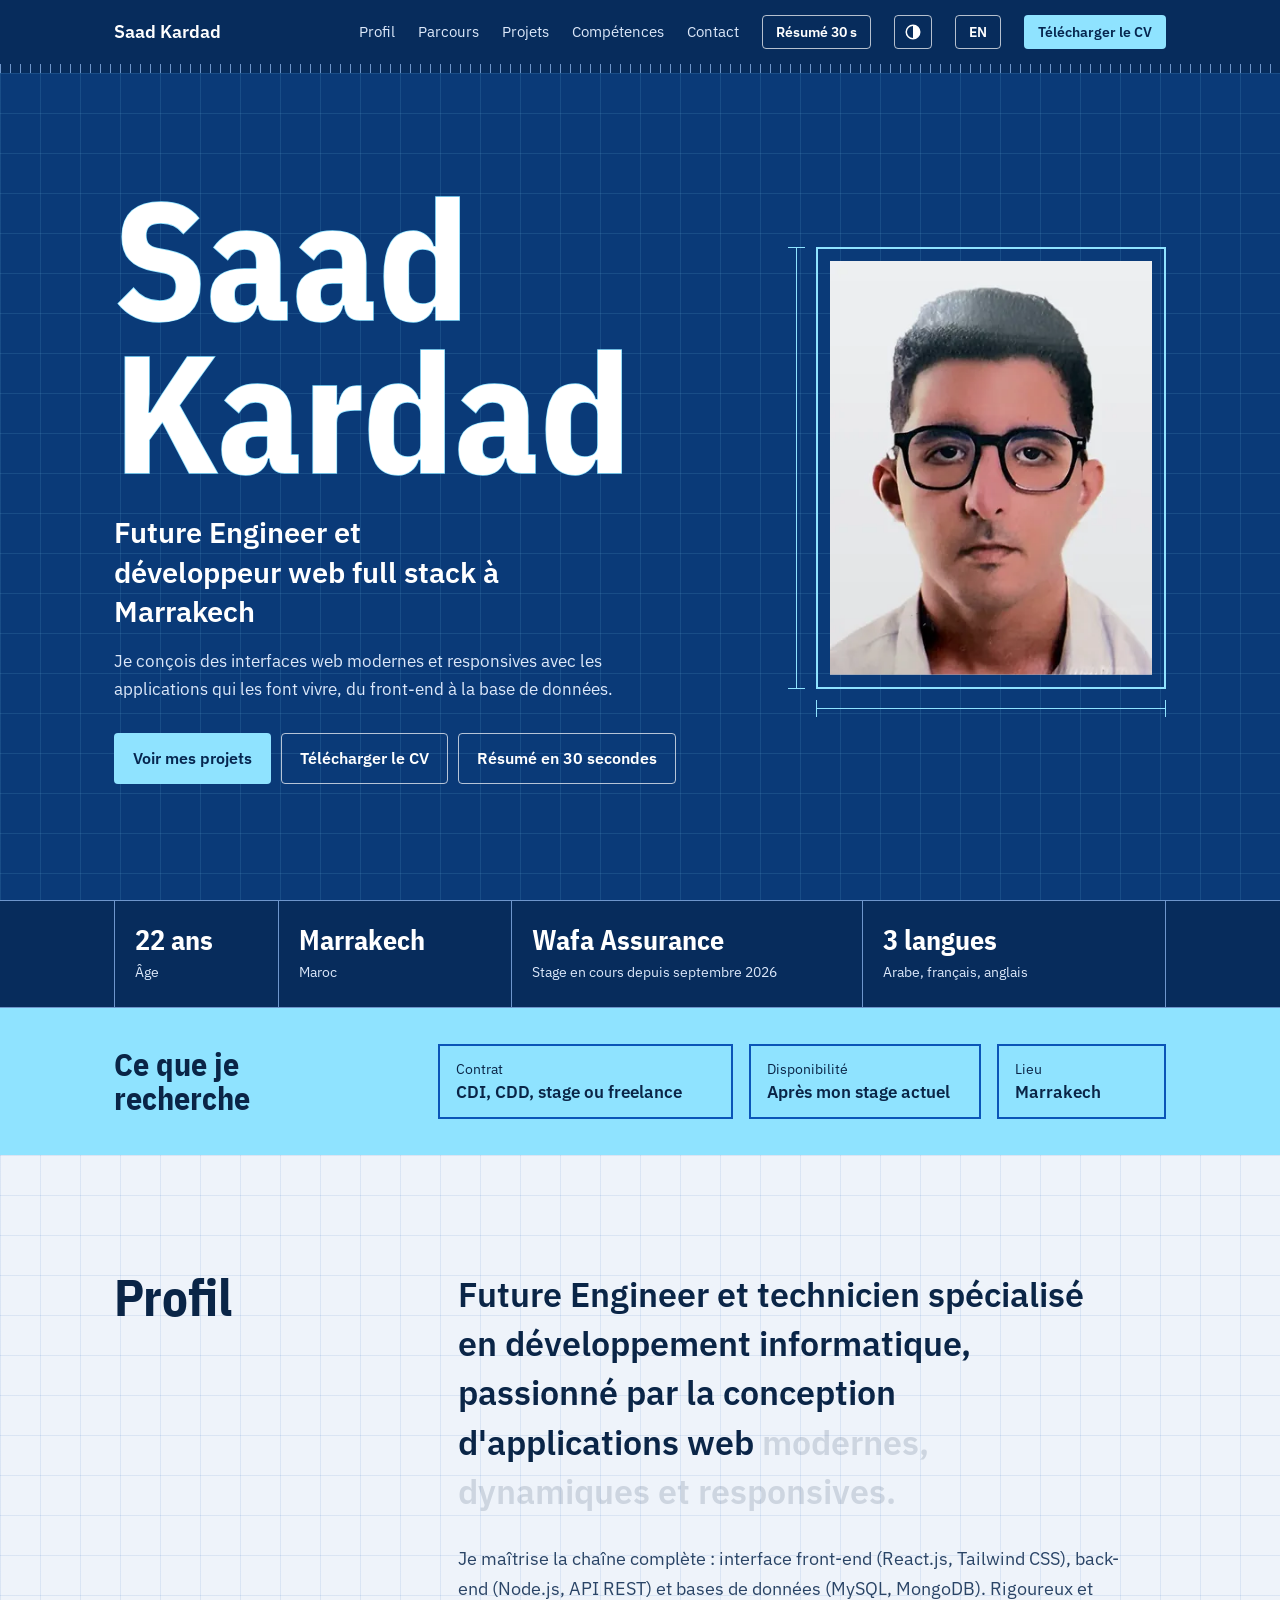
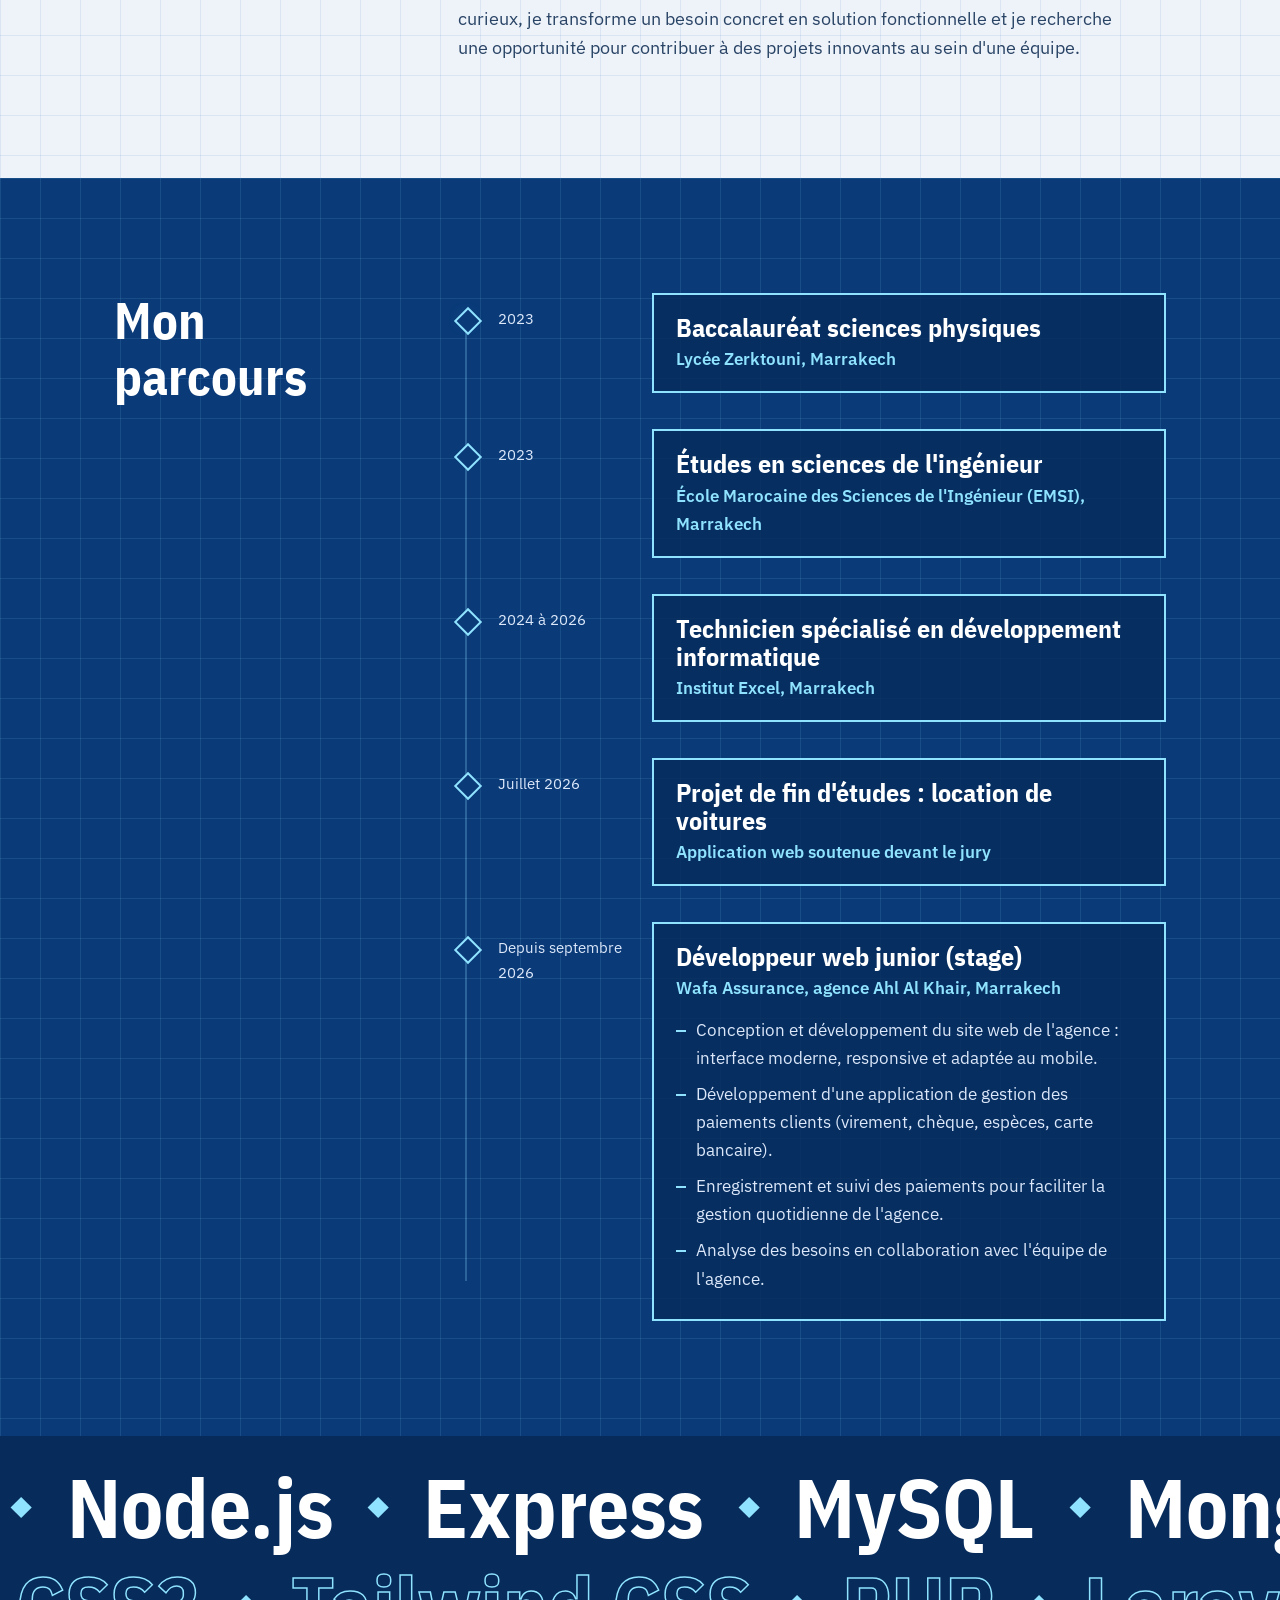
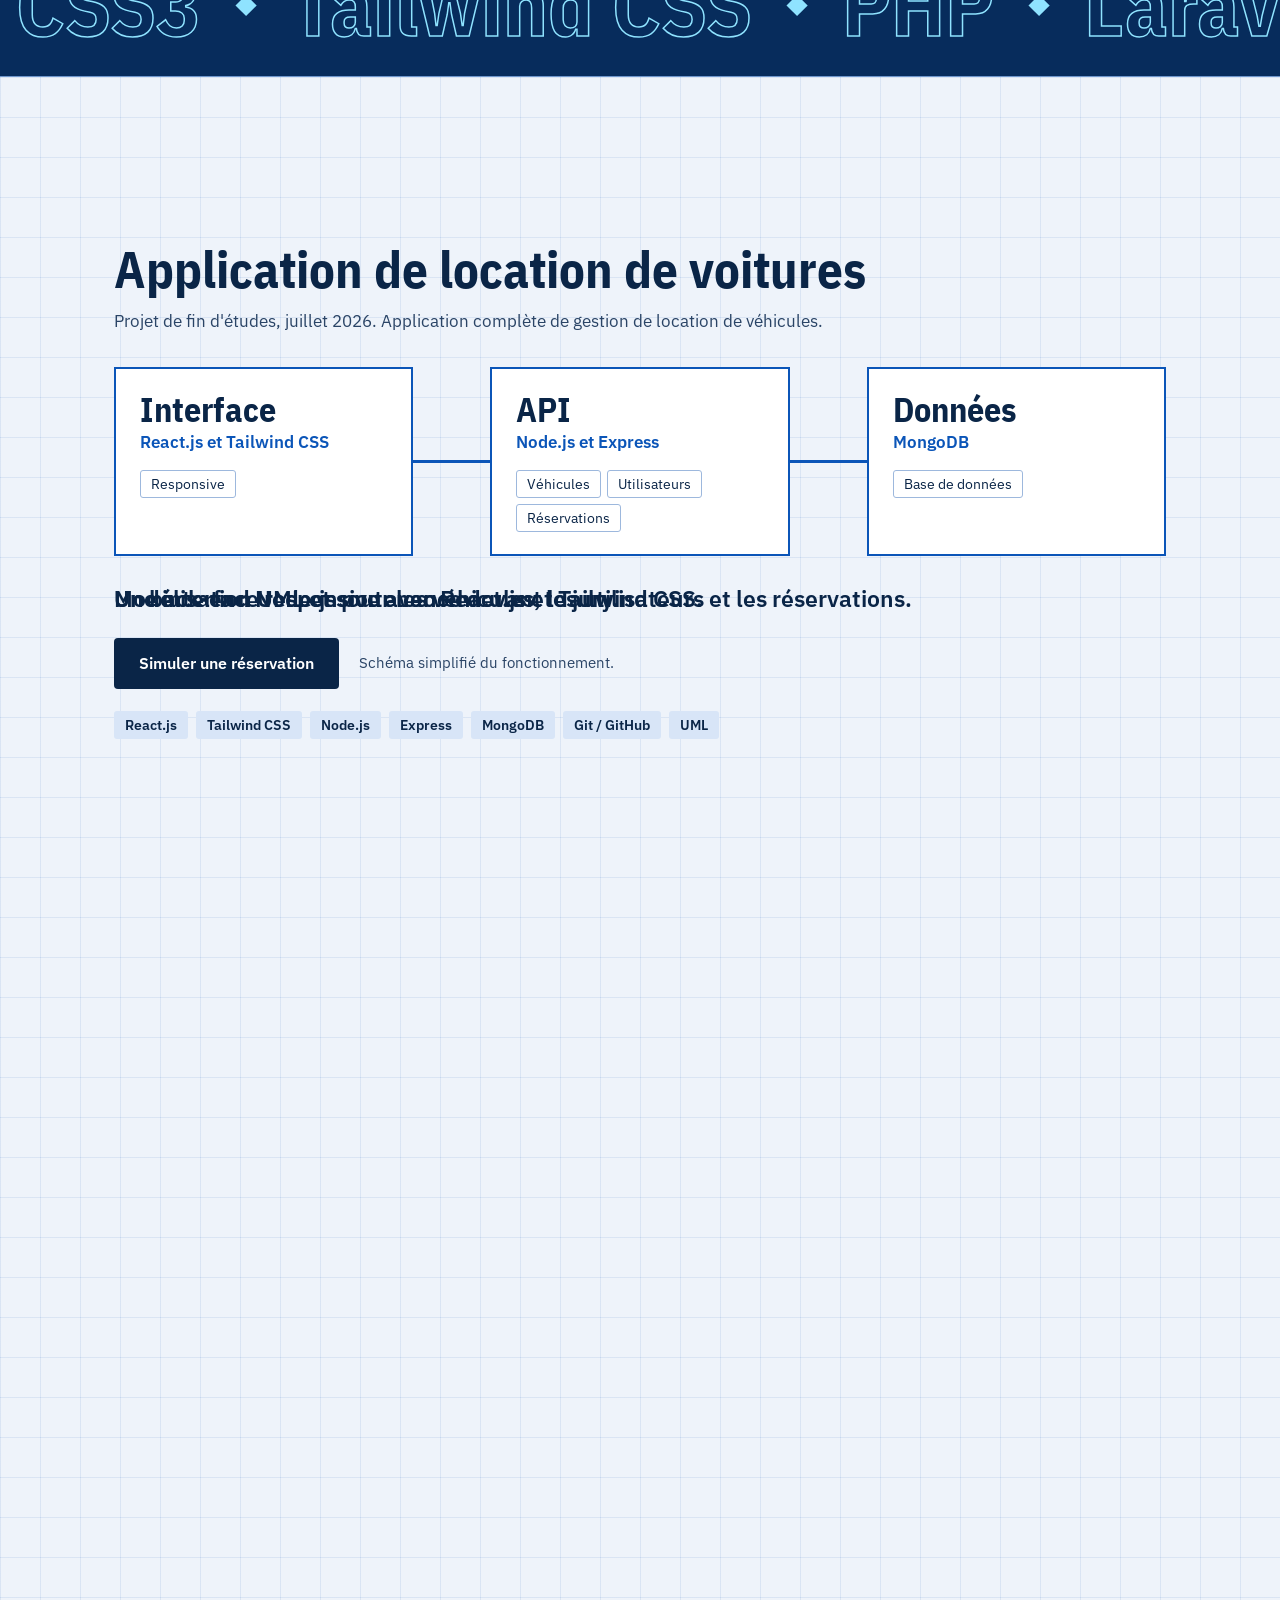
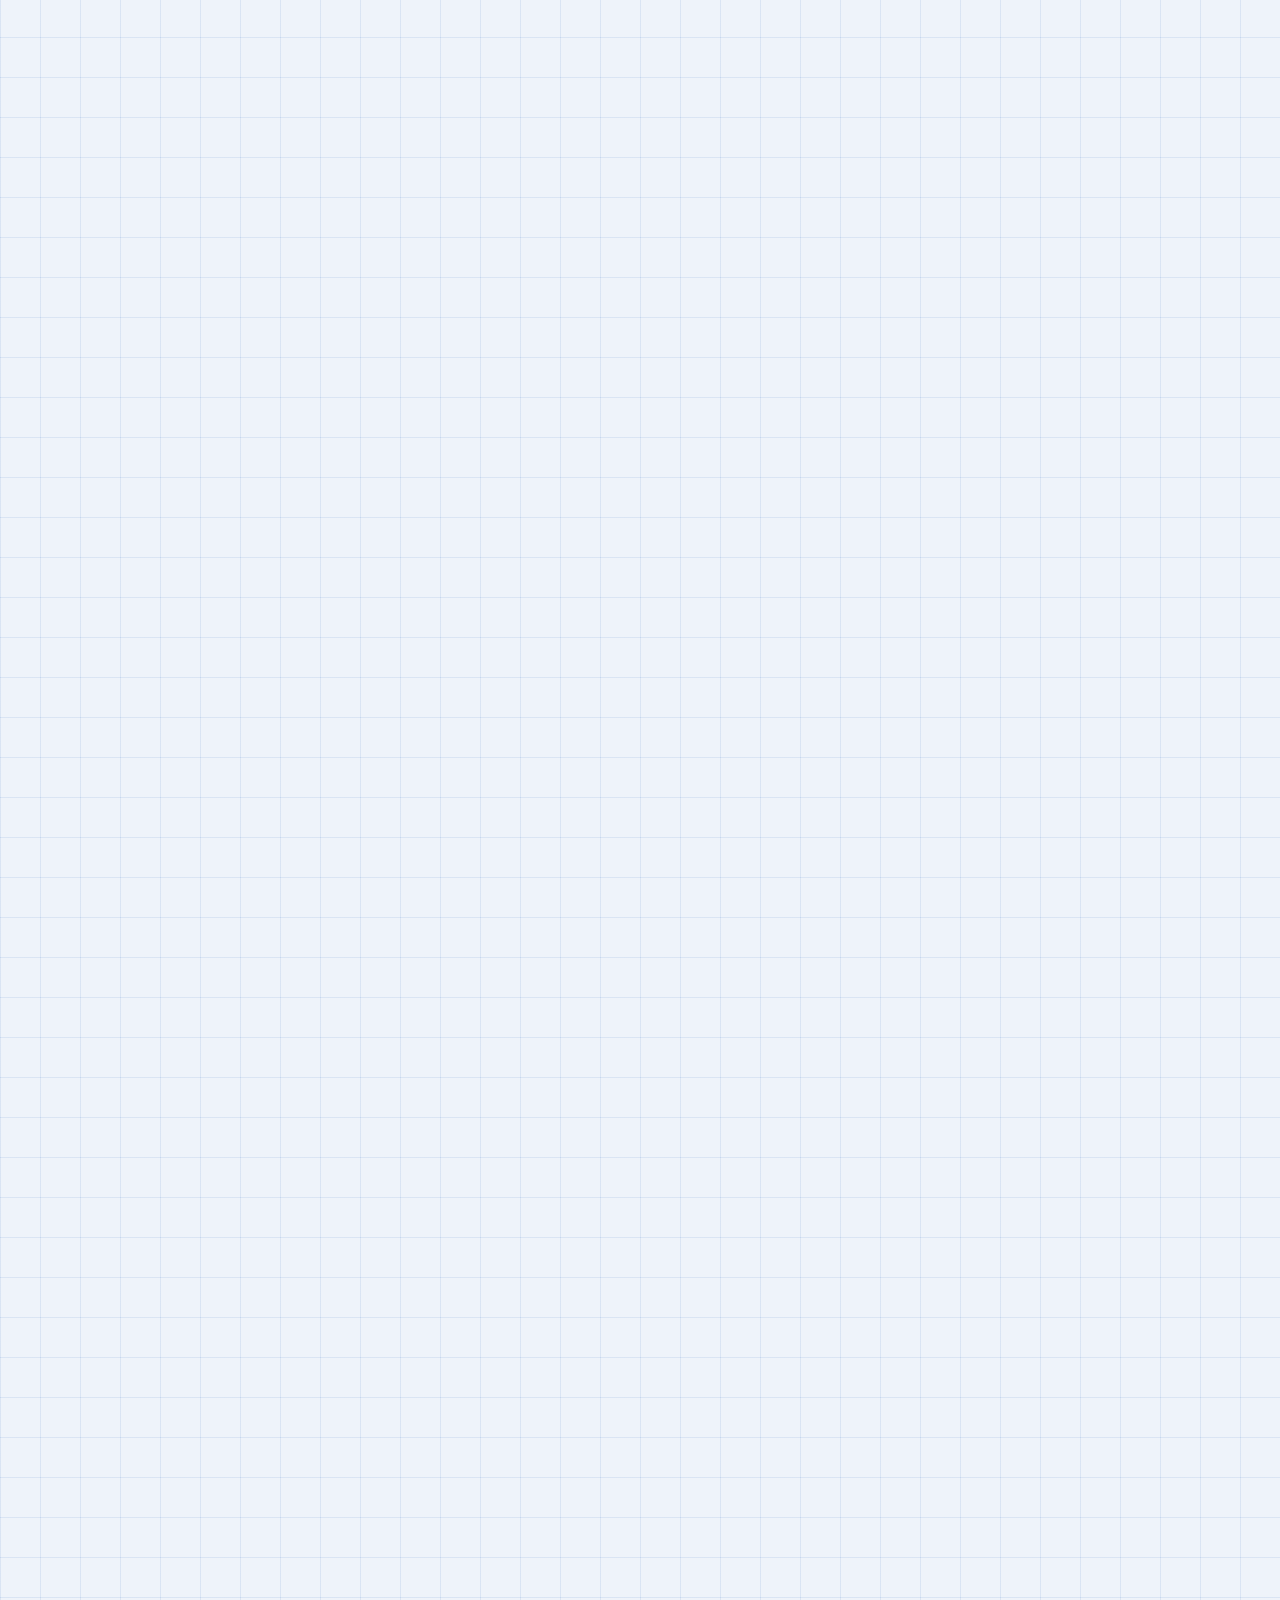
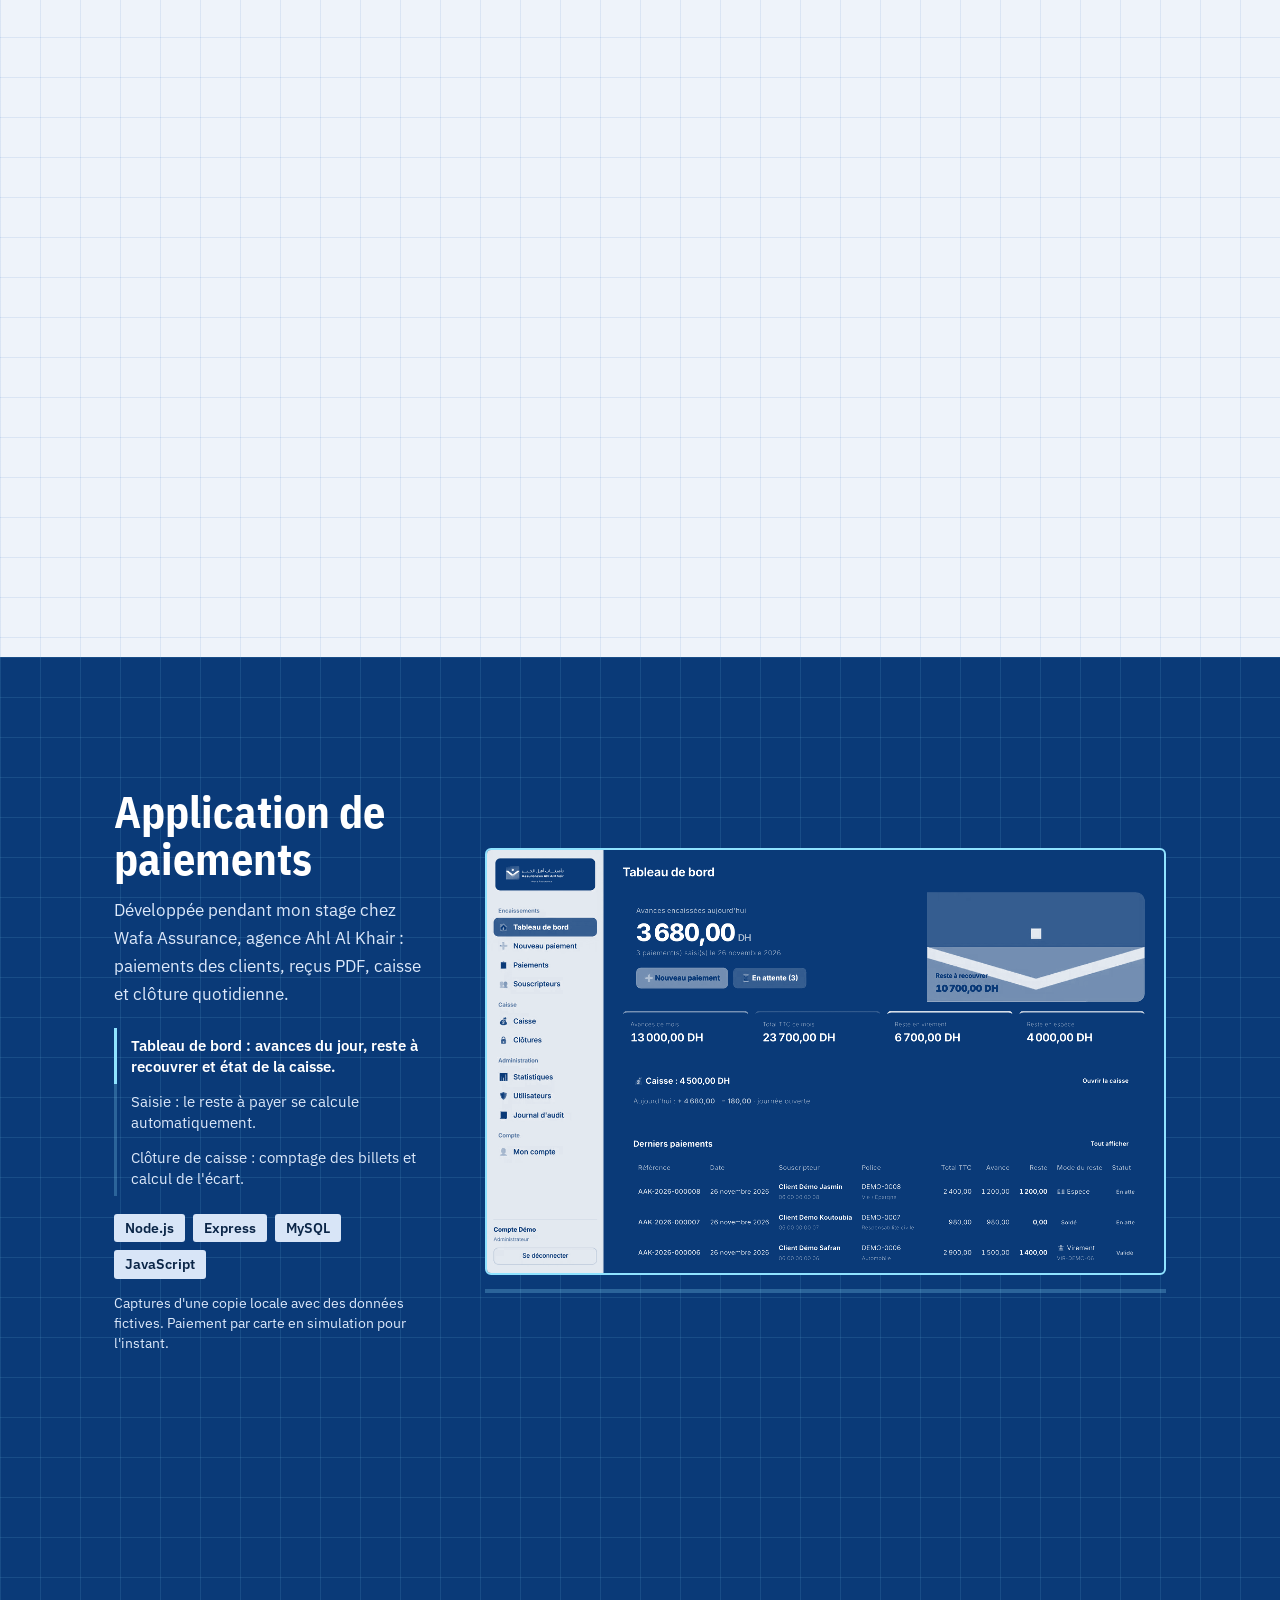
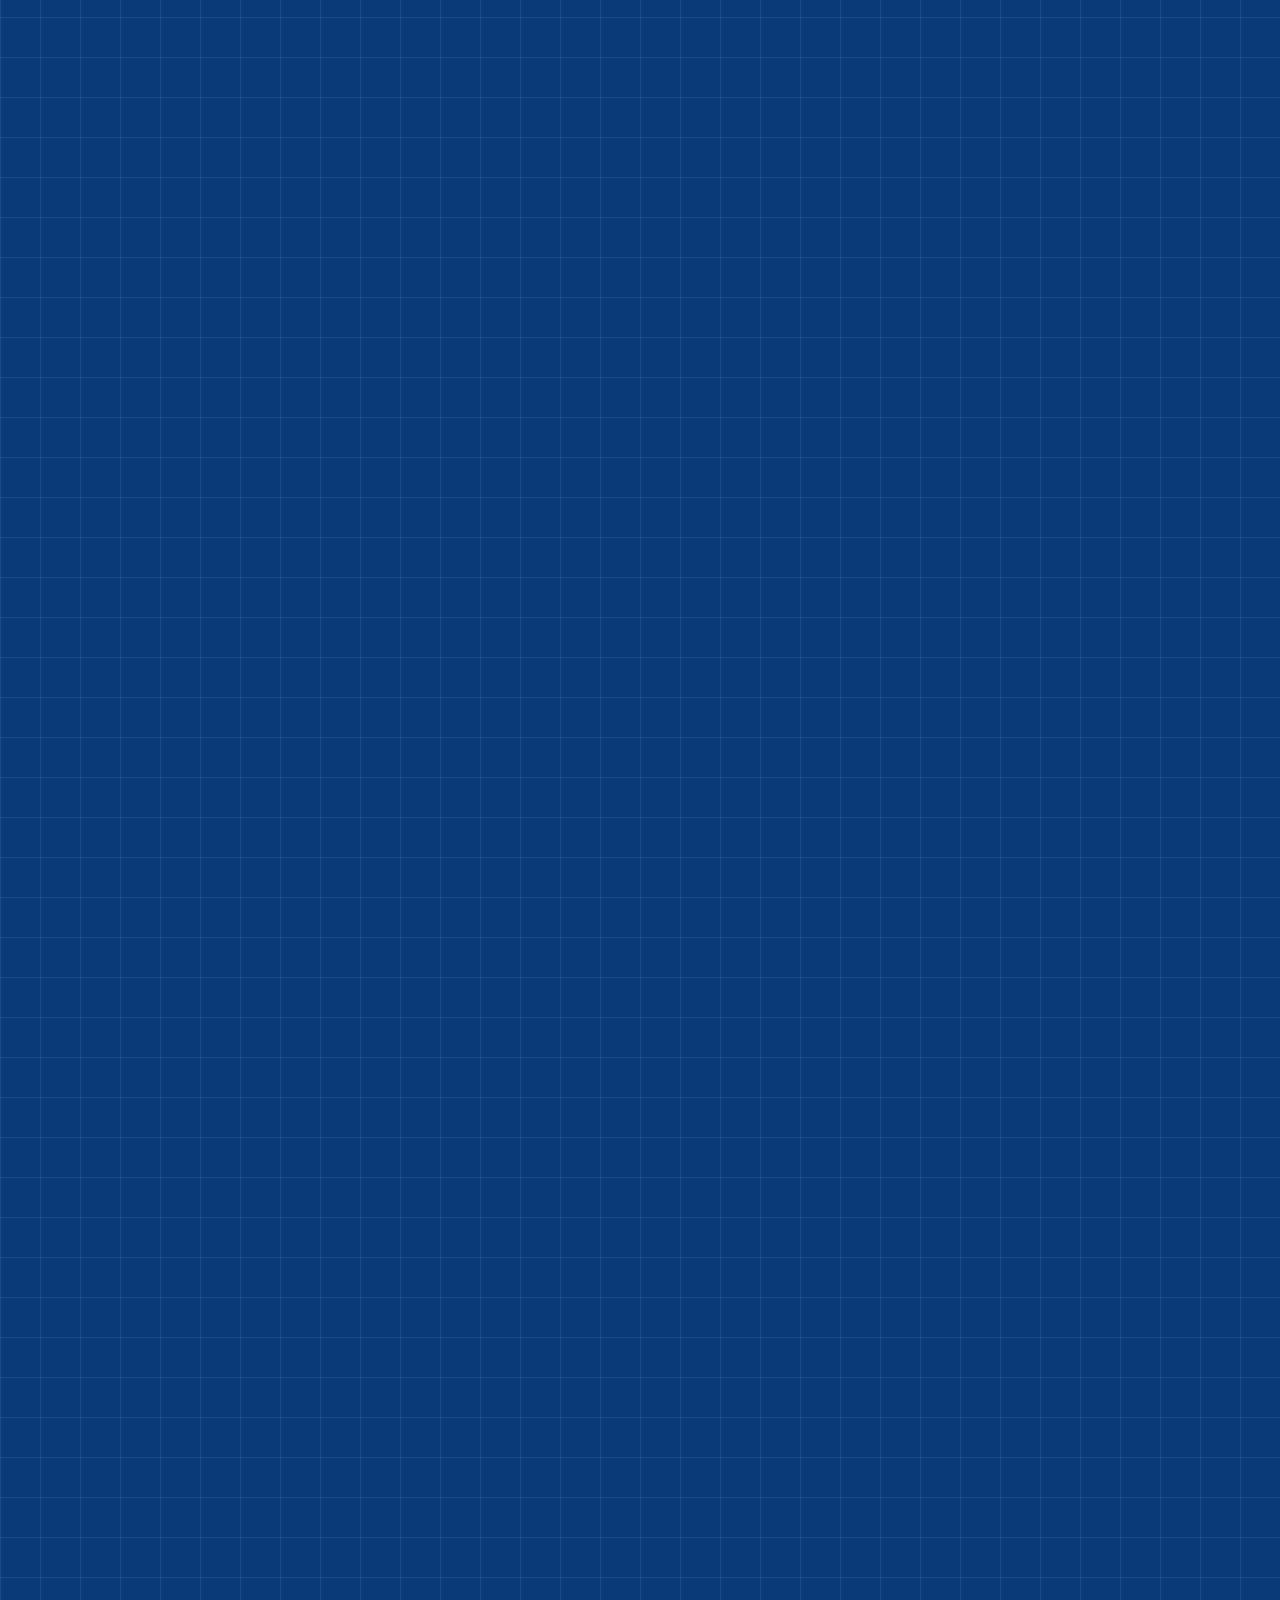
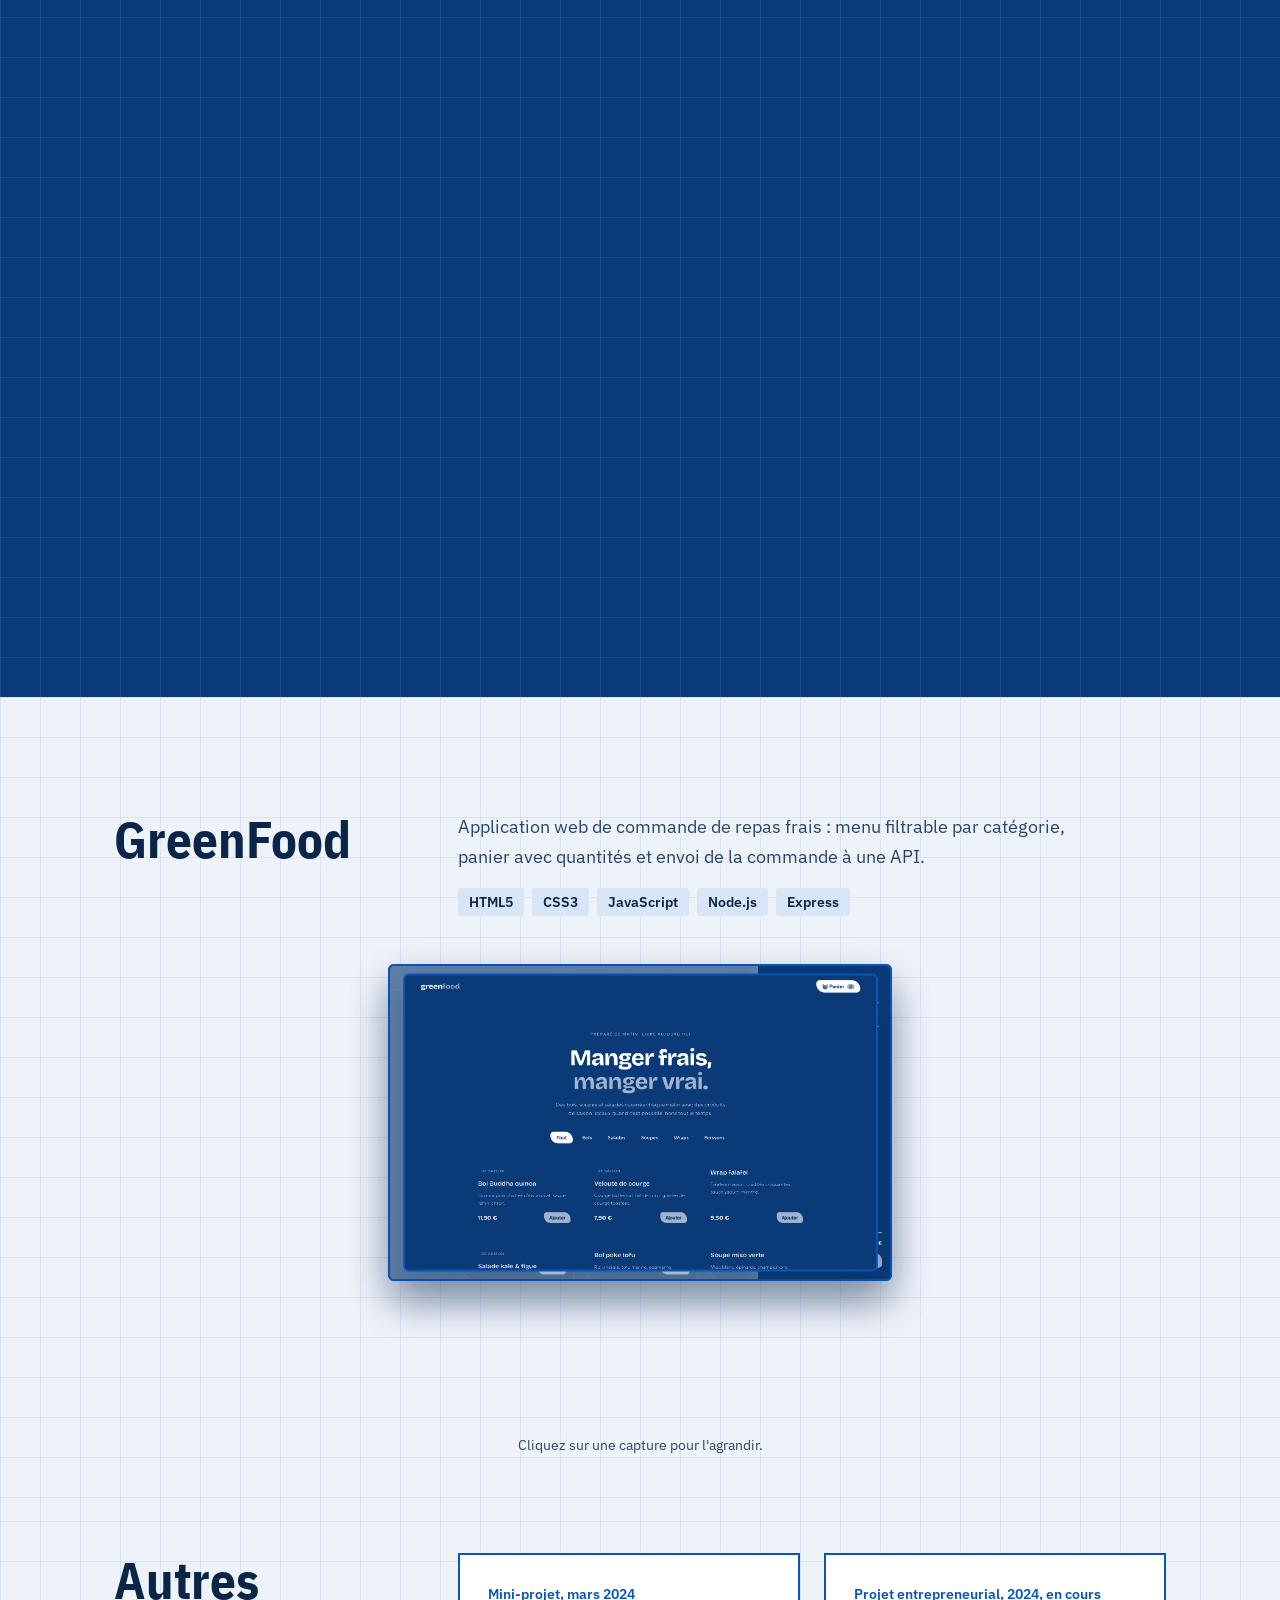
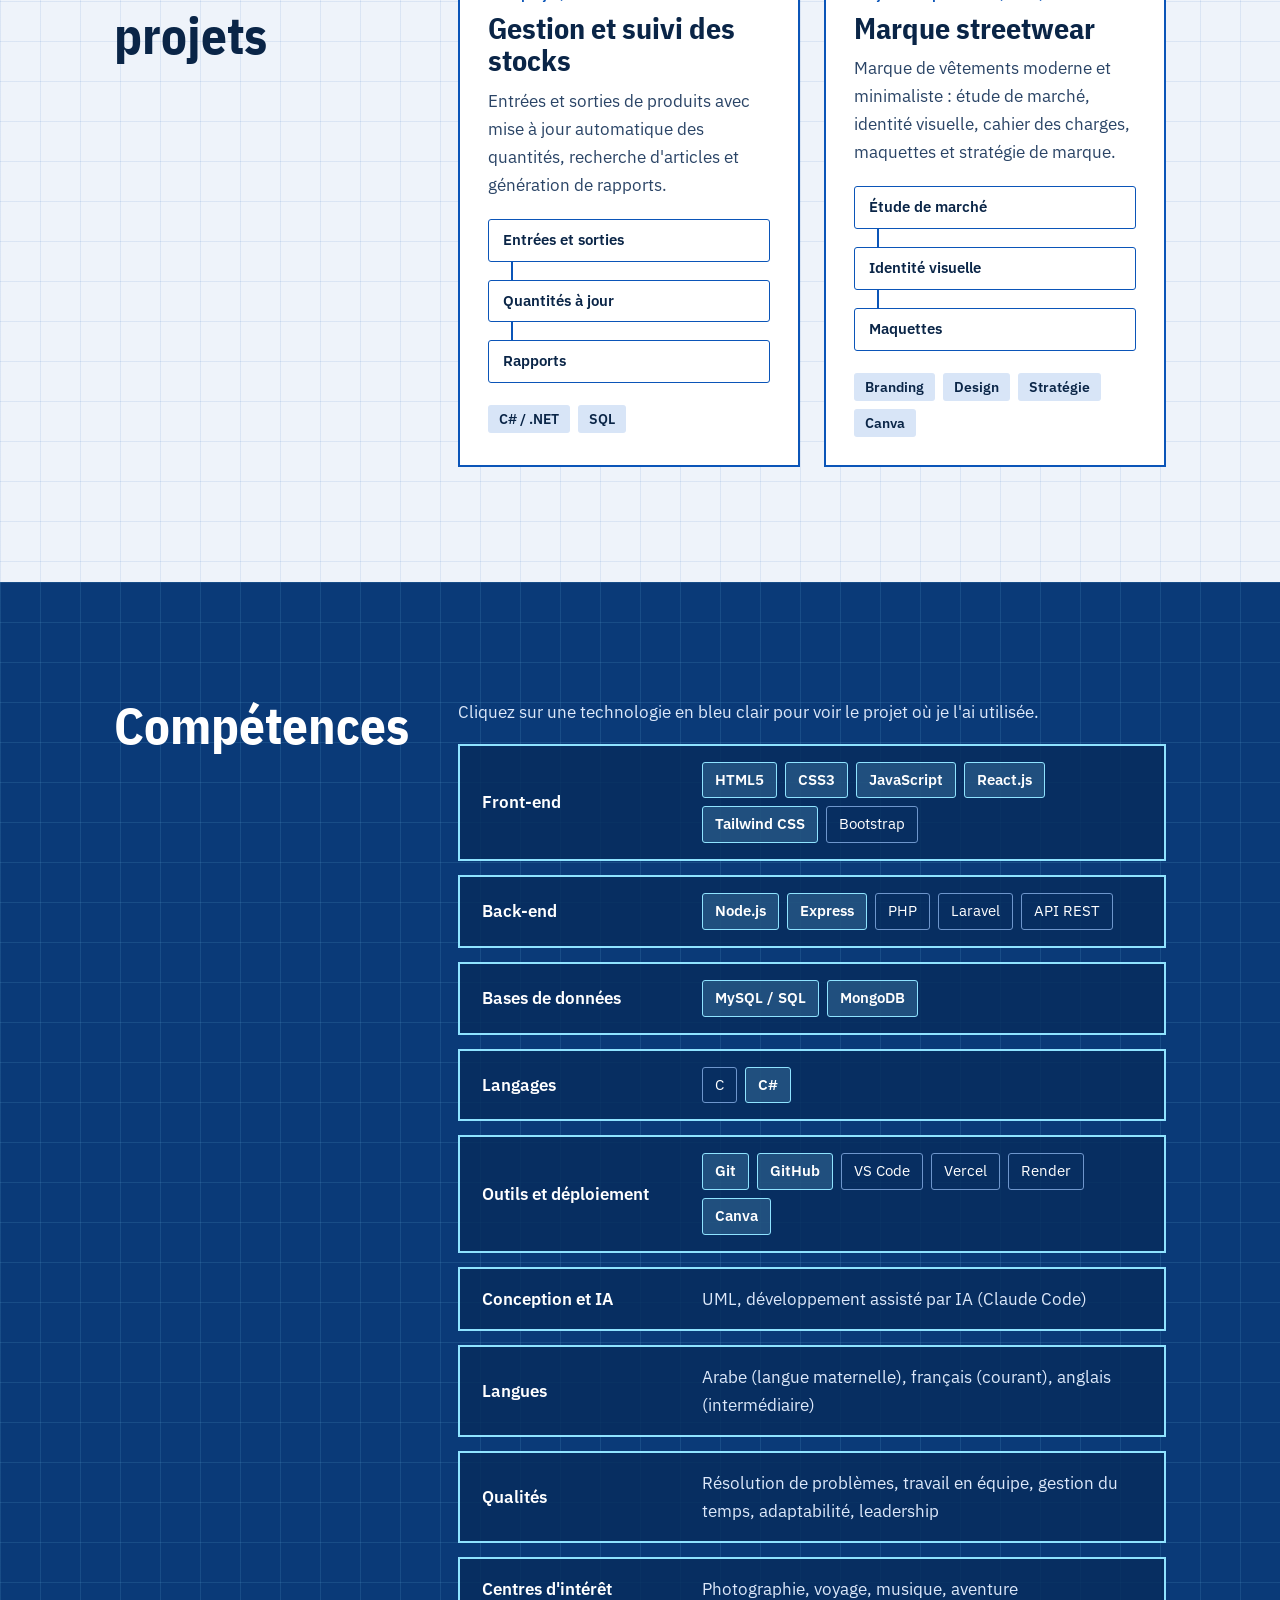
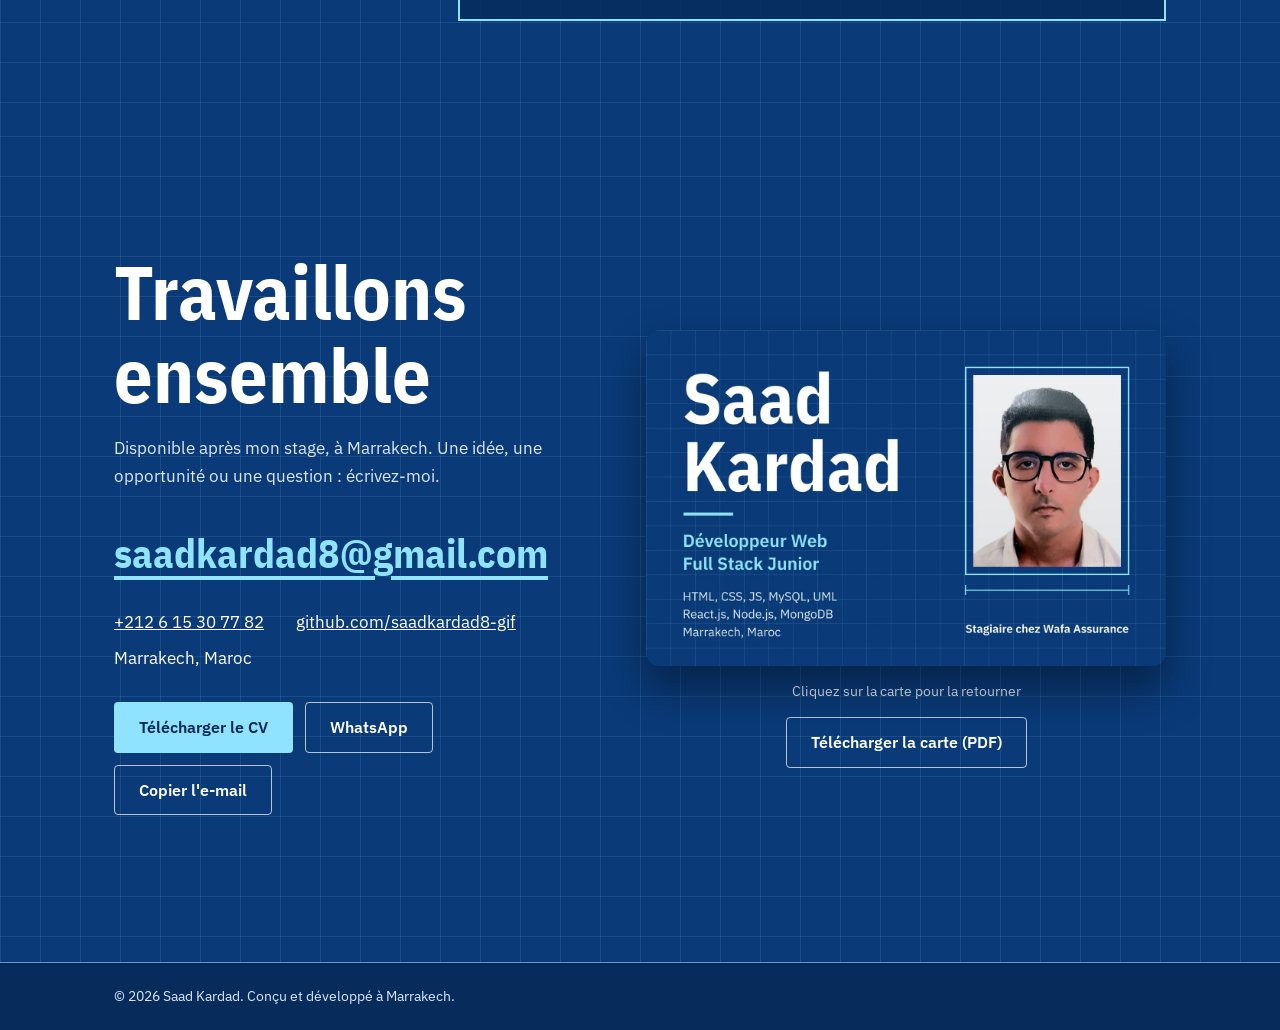
==== commit 203e3ca3: "Ajoute les thèmes clair et sombre, le menu mobile, la page 404, le référencement et allège les image" ====
--- a/index.html
+++ b/index.html
@@ -2,10 +2,14 @@
 <html lang="fr">
 <head>
 <meta charset="UTF-8">
-<script>document.documentElement.classList.add("js")</script>
+<script>(function(d){d.classList.add("js");try{var t=localStorage.getItem("theme");if(t==="clair"||t==="sombre")d.dataset.theme=t}catch(e){}})(document.documentElement)</script>
 <meta name="viewport" content="width=device-width, initial-scale=1">
 <title>Saad Kardad, développeur web full stack à Marrakech</title>
 <meta name="description" content="Portfolio de Saad Kardad, développeur web full stack junior à Marrakech : React.js, Node.js, PHP, MySQL et MongoDB. CV à télécharger.">
+<meta name="author" content="Saad Kardad">
+<link rel="canonical" href="https://portfolio-mu-steel-zfnj86dv36.vercel.app/">
+<meta property="og:locale" content="fr_FR">
+<meta property="og:site_name" content="Saad Kardad">
 <meta property="og:title" content="Saad Kardad, développeur web full stack">
 <meta property="og:description" content="Développeur web full stack junior à Marrakech. Projets, parcours et CV.">
 <meta property="og:type" content="website">
@@ -17,8 +21,12 @@
 <meta name="twitter:card" content="summary_large_image">
 <meta name="theme-color" content="#0a3a78">
 <link rel="icon" type="image/svg+xml" href="data:image/svg+xml,%3Csvg xmlns='http://www.w3.org/2000/svg' viewBox='0 0 64 64'%3E%3Crect width='64' height='64' rx='14' fill='%230a3a78'/%3E%3Cpath d='M21 20L8 32l13 12M43 20l13 12-13 12' fill='none' stroke='%238fe3ff' stroke-width='6' stroke-linecap='round' stroke-linejoin='round'/%3E%3Cpath d='M37 15L27 49' fill='none' stroke='%23ffffff' stroke-width='6' stroke-linecap='round' stroke-linejoin='round'/%3E%3C/svg%3E">
+<link rel="preload" as="image" href="photo-560.webp" imagesrcset="photo-360.webp 360w, photo-560.webp 560w" imagesizes="(max-width: 920px) 190px, 322px" fetchpriority="high">
 <link rel="preload" href="fonts/ibm-plex-sans-condensed-latin-700-normal.woff2" as="font" type="font/woff2" crossorigin>
+<link rel="preload" href="fonts/ibm-plex-sans-latin-400-normal.woff2" as="font" type="font/woff2" crossorigin>
+<link rel="preload" href="fonts/ibm-plex-sans-latin-600-normal.woff2" as="font" type="font/woff2" crossorigin>
 <link rel="stylesheet" href="style.css">
+<script type="application/ld+json">{"@context":"https://schema.org","@type":"ProfilePage","mainEntity":{"@type":"Person","name":"Saad Kardad","jobTitle":"Développeur web full stack junior","url":"https://portfolio-mu-steel-zfnj86dv36.vercel.app/","image":"https://portfolio-mu-steel-zfnj86dv36.vercel.app/photo.jpg","address":{"@type":"PostalAddress","addressLocality":"Marrakech","addressCountry":"MA"},"alumniOf":{"@type":"EducationalOrganization","name":"Institut Excel, Marrakech"},"knowsAbout":["React.js","Node.js","Express","JavaScript","PHP","Laravel","MySQL","MongoDB","C#"],"knowsLanguage":["ar","fr","en"],"sameAs":["https://github.com/saadkardad8-gif"]}}</script>
 </head>
 <body>
 <a class="skip" href="#contenu">Aller au contenu</a>
@@ -26,16 +34,21 @@
 <header>
   <div class="wrap bar">
     <a class="brand" href="#accueil">Saad Kardad</a>
-    <nav aria-label="Sections">
-      <a href="#profil">Profil</a>
-      <a href="#parcours">Parcours</a>
-      <a href="#projets">Projets</a>
-      <a href="#competences">Compétences</a>
-      <a href="#contact">Contact</a>
-    </nav>
-    <button class="btn btn-line btn-small head-recap open-recap" type="button">Résumé 30 s</button>
-    <button class="btn btn-line btn-small lang-btn" type="button" lang="en" aria-label="Switch to English">EN</button>
-    <a class="btn btn-solid btn-small" href="SaadkardadCv.pdf" download="CV_Saad_Kardad.pdf">Télécharger le CV</a>
+    <div class="menu" id="menu">
+      <nav aria-label="Sections">
+        <a href="#profil">Profil</a>
+        <a href="#parcours">Parcours</a>
+        <a href="#projets">Projets</a>
+        <a href="#competences">Compétences</a>
+        <a href="#contact">Contact</a>
+      </nav>
+      <button class="btn btn-line btn-small head-recap open-recap" type="button">Résumé 30 s</button>
+      <button class="btn btn-line btn-small theme-btn" type="button"><svg viewBox="0 0 24 24" width="18" height="18" aria-hidden="true"><circle cx="12" cy="12" r="9" fill="none" stroke="currentColor" stroke-width="2"/><path d="M12 3a9 9 0 0 1 0 18z" fill="currentColor"/></svg><span class="theme-name">Thème : plan</span></button>
+      <a class="btn btn-solid btn-small menu-cv" href="SaadkardadCv.pdf" download="CV_Saad_Kardad.pdf">Télécharger le CV</a>
+    </div>
+    <button class="btn btn-line btn-small lang-btn" type="button" lang="en" aria-label="EN, switch to English">EN</button>
+    <a class="btn btn-solid btn-small head-cv" href="SaadkardadCv.pdf" download="CV_Saad_Kardad.pdf">Télécharger le CV</a>
+    <button class="btn btn-line btn-small menu-btn" type="button" aria-expanded="false" aria-controls="menu" aria-label="Menu"><i aria-hidden="true"></i></button>
   </div>
   <div class="ruler" aria-hidden="true"><i></i></div>
 </header>
@@ -59,7 +72,7 @@
       <div class="dim dim-x" aria-hidden="true"></div>
       <div class="dim dim-y" aria-hidden="true"></div>
       <div class="frame draw">
-        <div class="shot"><img src="photo.jpg" width="560" height="720" alt="Portrait de Saad Kardad"></div>
+        <div class="shot"><img src="photo-560.webp" srcset="photo-360.webp 360w, photo-560.webp 560w" sizes="(max-width: 920px) 190px, 322px" width="560" height="720" alt="Portrait de Saad Kardad" fetchpriority="high"></div>
         <i class="scan" aria-hidden="true"></i>
       </div>
     </figure>
@@ -317,8 +330,8 @@
     <div class="card-zone">
       <button class="card-btn" type="button" aria-pressed="false" aria-label="Retourner la carte de visite">
         <span class="card-inner">
-          <img class="face recto" src="carte-recto.jpg" width="1360" height="880" alt="Recto de la carte de visite : Saad Kardad, développeur web full stack junior, stagiaire chez Wafa Assurance">
-          <img class="face verso" src="carte-verso.png" width="1360" height="880" alt="Verso de la carte de visite : téléphone, e-mail, GitHub, Marrakech et QR code pour ajouter le contact">
+          <img class="face recto" src="carte-recto.webp" loading="lazy" width="1360" height="880" alt="Recto de la carte de visite : Saad Kardad, développeur web full stack junior, stagiaire chez Wafa Assurance">
+          <img class="face verso" src="carte-verso.webp" loading="lazy" width="1360" height="880" alt="Verso de la carte de visite : téléphone, e-mail, GitHub, Marrakech et QR code pour ajouter le contact">
         </span>
       </button>
       <p class="card-hint">Cliquez sur la carte pour la retourner</p>
@@ -331,7 +344,7 @@
 <dialog class="recap" aria-labelledby="recap-nom">
   <button class="recap-close" type="button" aria-label="Fermer le résumé">×</button>
   <div class="recap-head">
-    <img src="photo.jpg" width="560" height="720" alt="Portrait de Saad Kardad">
+    <img src="photo-360.webp" width="360" height="463" alt="Portrait de Saad Kardad" loading="lazy">
     <div>
       <h2 id="recap-nom">Saad Kardad</h2>
       <p>Future Engineer et développeur web full stack à Marrakech</p>
--- a/style.css
+++ b/style.css
@@ -48,9 +48,10 @@
 
 /* en-tête */
 header{position:sticky;top:0;z-index:40;background:var(--deep);color:#fff}
-.bar{display:flex;align-items:center;gap:28px;height:64px}
+.bar{display:flex;align-items:center;gap:clamp(14px,1.8vw,26px);height:64px}
 .brand{font-weight:600;font-size:18px;text-decoration:none;margin-right:auto;white-space:nowrap}
-nav{display:flex;gap:28px}
+.menu{display:contents}
+nav{display:flex;gap:clamp(16px,1.8vw,26px)}
 nav a{text-decoration:none;font-size:15px;color:var(--pale);padding:6px 0;background:linear-gradient(var(--cyan),var(--cyan)) 0 100%/0 2px no-repeat;transition:background-size .3s,color .2s}
 nav a:hover,nav a.active{color:#fff;background-size:100% 2px}
 .ruler{height:9px;background:repeating-linear-gradient(90deg,#6e96cc 0 1px,transparent 1px 10px);position:relative}
@@ -67,6 +68,21 @@
 .btn:disabled{opacity:.6;cursor:default}
 .btn-small{padding:7px 13px;font-size:14px;white-space:nowrap}
 .lang-btn{min-width:46px}
+.theme-btn{gap:8px;padding:7px 9px;min-width:38px;min-height:34px}
+.theme-btn svg{flex:none}
+.theme-name{position:absolute;width:1px;height:1px;overflow:hidden;clip-path:inset(50%);white-space:nowrap}
+.menu-btn,.menu-cv{display:none}
+.menu-btn{width:40px;min-height:34px;padding:0}
+.menu-btn i,.menu-btn i::before,.menu-btn i::after{display:block;width:18px;height:2px;background:currentColor;transition:transform .25s,background-color .2s}
+.menu-btn i{position:relative}
+.menu-btn i::before,.menu-btn i::after{content:"";position:absolute;left:0}
+.menu-btn i::before{transform:translateY(-6px)}
+.menu-btn i::after{transform:translateY(6px)}
+.menu-btn[aria-expanded="true"] i{background:transparent}
+.menu-btn[aria-expanded="true"] i::before{background:#fff;transform:rotate(45deg)}
+.menu-btn[aria-expanded="true"] i::after{background:#fff;transform:rotate(-45deg)}
+.js header .menu-btn.btn-line:hover{background:none;color:inherit;border-color:var(--cyan)}
+html:not(.js) .theme-btn{display:none}
 
 /* accueil */
 .hero{overflow:hidden}
@@ -91,13 +107,15 @@
 .portrait{position:relative;justify-self:end;width:100%;max-width:380px;padding:0 0 30px 30px}
 .frame{position:relative;padding:14px}
 .js .frame.draw>*{opacity:1;transform:none}
+.js .frame.draw>.scan{opacity:0}
 .shot{overflow:hidden}
 .shot img{width:100%;height:auto;aspect-ratio:7/9;object-fit:cover;object-position:50% 30%;background:#fff}
-.js .shot{clip-path:inset(0 0 100% 0);transition:clip-path 1.6s .5s cubic-bezier(.6,0,.2,1)}
+.js .shot{clip-path:inset(0 0 100% 0);transition:clip-path 1.2s .15s cubic-bezier(.6,0,.2,1)}
 .js .frame.in .shot{clip-path:inset(0)}
-.scan{position:absolute;left:4px;right:4px;top:14px;height:3px;background:var(--cyan);box-shadow:0 0 22px 6px rgba(143,227,255,.65);opacity:0}
-.js .frame.in .scan{animation:scan 1.6s .5s cubic-bezier(.6,0,.2,1)}
-@keyframes scan{0%{top:14px;opacity:1}96%{opacity:1}100%{top:calc(100% - 17px);opacity:0}}
+.scan{position:absolute;left:4px;right:4px;top:14px;bottom:17px;pointer-events:none;opacity:0}
+.scan::before{content:"";position:absolute;left:0;right:0;top:0;height:3px;background:var(--cyan);box-shadow:0 0 22px 6px rgba(143,227,255,.65)}
+.js .frame.in .scan{animation:scan 1.2s .15s cubic-bezier(.6,0,.2,1)}
+@keyframes scan{0%{transform:translateY(0);opacity:1}96%{opacity:1}100%{transform:translateY(100%);opacity:0}}
 .dim{position:absolute;background:var(--cyan)}
 .dim::before,.dim::after{content:"";position:absolute;background:var(--cyan)}
 .dim-x{left:30px;right:0;bottom:10px;height:1px;transform-origin:left}
@@ -282,7 +300,8 @@
 .skills>.skill-result{display:flex;flex-wrap:wrap;align-items:center;justify-content:flex-start;gap:8px 10px;padding:16px 24px;background:#fff;color:var(--ink);border-radius:4px;font-weight:600;animation:recap-in .35s ease-out}
 .hero .actions{gap:10px}
 .hero .actions .btn{padding-left:18px;padding-right:18px}
-.skill-result p{flex:1 0 100%}
+.skill-result dt{flex:1 0 100%}
+.skill-result dd{display:flex;flex-wrap:wrap;gap:8px 10px}
 .skill-result .btn-solid{background:var(--ink);color:#fff;white-space:normal;text-align:left}
 .skill-result .btn-solid:hover{background:var(--blue)}
 
@@ -353,7 +372,16 @@
 body:has(.zoom[open]){overflow:hidden}
 
 @media (max-width:920px){
-  nav{display:none}
+  .menu{display:none}
+  .js .bar{position:static}
+  .js .menu-btn{display:inline-flex}
+  .js header.open .menu{display:flex;flex-direction:column;align-items:stretch;gap:10px;position:absolute;left:0;right:0;top:100%;padding:6px var(--pad) 22px;background:var(--deep);border-bottom:1px solid #6e96cc;max-height:calc(100svh - 73px);overflow:auto;overscroll-behavior:contain;animation:menu-in .25s ease-out}
+  nav{flex-direction:column;gap:0;margin-bottom:6px}
+  nav a{font-size:18px;padding:13px 0;background:none;border-bottom:1px solid rgba(110,150,204,.45)}
+  nav a.active{color:var(--cyan)}
+  .menu .btn{padding:12px 14px;font-size:15px}
+  .menu .btn:not(.menu-cv){display:inline-flex}
+  .theme-name{position:static;width:auto;height:auto;clip-path:none}
   .hero-grid{grid-template-columns:1fr;min-height:0;padding-top:32px}
   .portrait{order:-1;justify-self:start;max-width:240px}
   .split{grid-template-columns:1fr}
@@ -388,6 +416,7 @@
   .steps{margin-top:16px}
   .sim{margin-top:14px}
 }
+@keyframes menu-in{from{opacity:0;transform:translateY(-8px)}}
 @keyframes packet-y{0%{top:0;opacity:0}15%,85%{opacity:1}100%{top:100%;opacity:0}}
 @media (max-width:640px){
   .bar{gap:10px}
@@ -425,6 +454,13 @@
   .fan .right{transform:translateX(calc((1 - var(--g))*60px))}
   .zoom img{max-width:none;width:880px;max-height:none}
 }
+@media (max-width:380px){
+  .cartouche ul{grid-template-columns:repeat(2,minmax(0,1fr))}
+  .cartouche li{padding:14px 12px}
+  .cartouche strong{font-size:22px}
+  .bar .head-cv{display:none}
+  .menu .menu-cv{display:inline-flex}
+}
 @media (prefers-reduced-motion:reduce){
   html{scroll-behavior:auto}
   *,*::before,*::after{transition:none!important;animation:none!important}
@@ -433,7 +469,7 @@
 }
 @media print{
   header{position:static}
-  .crosshair,.ruler,.sim,.actions,.scan,.open-recap,.skills-hint,.recap{display:none}
+  .menu,.menu-btn,.lang-btn,.crosshair,.ruler,.sim,.actions,.scan,.open-recap,.skills-hint,.recap{display:none}
   .js .draw{--d:1}
   .band,.fan-hint,.zoom,.tour-bar{display:none}
   .shotbtn{--p:1!important}
@@ -444,3 +480,126 @@
   .js .draw>*,.js .flow li,.lead .w{opacity:1;transform:none}
   .js .title,.js .shot{clip-path:none;transform:none}
 }
+
+/* page introuvable */
+.lost main{min-height:100svh;display:flex;align-items:center;text-align:center;padding:40px 0}
+.lost main .wrap{width:100%}
+.lost-code{font-family:"PlexCond","Arial Narrow",sans-serif;font-weight:700;font-size:clamp(130px,32vw,340px);line-height:1;color:transparent;-webkit-text-stroke:2px var(--cyan);border-bottom:1px solid var(--cyan);position:relative;display:inline-block;padding:0 .12em}
+.lost-code::before,.lost-code::after{content:"";position:absolute;bottom:-9px;width:1px;height:17px;background:var(--cyan)}
+.lost-code::before{left:0}.lost-code::after{right:0}
+.lost h1{font-size:clamp(34px,5vw,56px);margin-top:32px}
+.lost h1+p{margin-top:12px;color:var(--pale)}
+.lost .actions{justify-content:center}
+@media screen{
+  html[data-theme="clair"] .lost-code{-webkit-text-stroke-color:var(--blue);border-color:var(--blue)}
+  html[data-theme="clair"] .lost-code::before,html[data-theme="clair"] .lost-code::after{background:var(--blue)}
+  html[data-theme="clair"] .lost h1+p{color:#2a4466}
+}
+
+/* thèmes au choix : « plan » (par défaut) ci-dessus, puis clair et sombre */
+@media screen{
+  html[data-theme="clair"]{color-scheme:light}
+  html[data-theme="clair"] body{background:#f4f8fd;color:var(--ink)}
+  html[data-theme="clair"] :focus-visible{outline-color:var(--blue)}
+  html[data-theme="clair"] .zoom :focus-visible{outline-color:var(--cyan)}
+  html[data-theme="clair"] header.open .menu{background:#fff;border-color:#9db8dd}
+  html[data-theme="clair"] header{background:#fff;color:var(--ink);box-shadow:0 1px 0 #9db8dd}
+  html[data-theme="clair"] .ruler{background:repeating-linear-gradient(90deg,#9db8dd 0 1px,transparent 1px 10px)}
+  html[data-theme="clair"] .ruler i{background:repeating-linear-gradient(90deg,var(--blue) 0 3px,var(--blue) 3px 10px)}
+  html[data-theme="clair"] nav a{color:#2a4466;background-image:linear-gradient(var(--blue),var(--blue))}
+  html[data-theme="clair"] nav a:hover,html[data-theme="clair"] nav a.active{color:var(--ink)}
+  html[data-theme="clair"] .btn-line{border-color:rgba(10,37,71,.55)}
+  html[data-theme="clair"] .btn-line:hover{background:var(--ink);color:#fff}
+  html[data-theme="clair"] .btn-solid{background:var(--blue);color:#fff}
+  html[data-theme="clair"] .btn-solid:hover{background:var(--ink)}
+  html[data-theme="clair"] .menu-btn[aria-expanded="true"] i::before,html[data-theme="clair"] .menu-btn[aria-expanded="true"] i::after{background:var(--ink)}
+  html[data-theme="clair"] .sheet.dark{background-color:#fdfeff;color:var(--ink);background-image:linear-gradient(rgba(11,85,184,.08) 1px,transparent 1px),linear-gradient(90deg,rgba(11,85,184,.08) 1px,transparent 1px)}
+  html[data-theme="clair"] .sheet.dark .draw{--c:var(--blue)}
+  html[data-theme="clair"] .hero h1 span{-webkit-text-stroke-color:var(--blue)}
+  html[data-theme="clair"] .hero h1 span::after{color:var(--ink)}
+  html[data-theme="clair"] .hero h1 span::before,html[data-theme="clair"] .dim,html[data-theme="clair"] .dim::before,html[data-theme="clair"] .dim::after{background:var(--blue)}
+  html[data-theme="clair"] .pitch{color:#2a4466}
+  html[data-theme="clair"] .scan::before{background:var(--blue);box-shadow:0 0 22px 6px rgba(11,85,184,.45)}
+  html[data-theme="clair"] .crosshair i{background:rgba(11,85,184,.4)}
+  html[data-theme="clair"] .crosshair span{color:var(--blue)}
+  html[data-theme="clair"] .cartouche{background:#e6effb;border-color:#9db8dd}
+  html[data-theme="clair"] .cartouche li{border-color:#9db8dd}
+  html[data-theme="clair"] .cartouche span{color:#2a4466}
+  html[data-theme="clair"] .wanted{background:#cbe2fc}
+  html[data-theme="clair"] .timeline::before{background:rgba(11,85,184,.22)}
+  html[data-theme="clair"] .timeline::after{background:var(--blue);box-shadow:0 0 14px 2px rgba(11,85,184,.35)}
+  html[data-theme="clair"] .timeline>li::before{border-color:var(--blue);background:#fdfeff}
+  html[data-theme="clair"] .timeline>li.reached::before{background:var(--blue);box-shadow:0 0 0 6px rgba(11,85,184,.18)}
+  html[data-theme="clair"] .when,html[data-theme="clair"] .points{color:#2a4466}
+  html[data-theme="clair"] .box,html[data-theme="clair"] .skills>div{background-color:rgba(255,255,255,.94)}
+  html[data-theme="clair"] .where{color:var(--blue)}
+  html[data-theme="clair"] .points li::before{background:var(--blue)}
+  html[data-theme="clair"] .band{background:#e6effb;color:var(--ink);border-color:#9db8dd}
+  html[data-theme="clair"] .band span::after{background:var(--blue)}
+  html[data-theme="clair"] .band p+p{color:transparent;-webkit-text-stroke-color:var(--blue)}
+  html[data-theme="clair"] .sheet.dark .shotbtn{border-color:var(--blue)}
+  html[data-theme="clair"] .tour-sub,html[data-theme="clair"] .note,html[data-theme="clair"] .tour-caps button,html[data-theme="clair"] .skills-hint,html[data-theme="clair"] .skills dd{color:#2a4466}
+  html[data-theme="clair"] .tour-caps button{border-left-color:rgba(11,85,184,.25)}
+  html[data-theme="clair"] .tour-caps button[aria-current="true"]{color:var(--ink);border-left-color:var(--blue)}
+  html[data-theme="clair"] .tour.pinned .tour-bar{background:rgba(11,85,184,.18)}
+  html[data-theme="clair"] .tour-bar i{background:var(--blue)}
+  html[data-theme="clair"] .chip{color:var(--ink);border-color:#9db8dd}
+  html[data-theme="clair"] .chip:hover{background:var(--blue);color:#fff}
+  html[data-theme="clair"] .chip.linked{background:rgba(11,85,184,.1);border-color:var(--blue)}
+  html[data-theme="clair"] .chip.linked:hover,html[data-theme="clair"] .chip.linked[aria-pressed="true"]{background:var(--blue);color:#fff}
+  html[data-theme="clair"] .skills>.skill-result{background:#dde9fb}
+  html[data-theme="clair"] .contact p{color:#2a4466}
+  html[data-theme="clair"] .mail{color:var(--blue)}
+  html[data-theme="clair"] .contact .copied{color:var(--blue)}
+  html[data-theme="clair"] .face{box-shadow:0 22px 44px rgba(10,37,71,.25)}
+  html[data-theme="clair"] footer{background:#e6effb;color:#2a4466;border-color:#9db8dd}
+  html[data-theme="sombre"]{color-scheme:dark}
+  html[data-theme="sombre"] body{background:#06142a;color:#e6f0fc}
+  html[data-theme="sombre"] .light :focus-visible,html[data-theme="sombre"] .wanted :focus-visible{outline-color:var(--cyan)}
+  html[data-theme="sombre"] header,html[data-theme="sombre"] footer,html[data-theme="sombre"] .band,html[data-theme="sombre"] .cartouche{background-color:#040e1f}
+  html[data-theme="sombre"] .cartouche,html[data-theme="sombre"] .band,html[data-theme="sombre"] footer,html[data-theme="sombre"] .cartouche li{border-color:#35598c}
+  html[data-theme="sombre"] .ruler{background:repeating-linear-gradient(90deg,#35598c 0 1px,transparent 1px 10px)}
+  html[data-theme="sombre"] header .menu{border-color:#35598c}
+  html[data-theme="sombre"] header.open .menu{background:#040e1f}
+  html[data-theme="sombre"] .sheet.dark{background-color:#06142a;background-image:linear-gradient(rgba(143,227,255,.07) 1px,transparent 1px),linear-gradient(90deg,rgba(143,227,255,.07) 1px,transparent 1px)}
+  html[data-theme="sombre"] .sheet.light{background-color:#0b1d3a;color:#e6f0fc;background-image:linear-gradient(rgba(143,227,255,.07) 1px,transparent 1px),linear-gradient(90deg,rgba(143,227,255,.07) 1px,transparent 1px)}
+  html[data-theme="sombre"] .light .draw,html[data-theme="sombre"] .wanted .draw{--c:var(--cyan)}
+  html[data-theme="sombre"] .wanted{background:#112a50;color:#e6f0fc;border-bottom:1px solid #35598c}
+  html[data-theme="sombre"] .timeline>li::before{background:#06142a}
+  html[data-theme="sombre"] .timeline>li.reached::before{background:var(--cyan)}
+  html[data-theme="sombre"] .box,html[data-theme="sombre"] .skills>div{background-color:rgba(4,14,31,.85)}
+  html[data-theme="sombre"] .text,html[data-theme="sombre"] .build-sub,html[data-theme="sombre"] .project p,html[data-theme="sombre"] .food-head p,html[data-theme="sombre"] .fan-hint,html[data-theme="sombre"] .log{color:#b9cbe6}
+  html[data-theme="sombre"] .node{background-color:#112a50}
+  html[data-theme="sombre"] .node:not(.in){background-color:rgba(17,42,80,.35);outline-color:rgba(143,227,255,.3)}
+  html[data-theme="sombre"] .node p,html[data-theme="sombre"] .project .meta{color:var(--cyan)}
+  html[data-theme="sombre"] .node li{border-color:#4a6c9e}
+  html[data-theme="sombre"] .node.hit{background-color:var(--cyan);color:#06264f}
+  html[data-theme="sombre"] .node.hit p{color:#06264f}
+  html[data-theme="sombre"] .node.hit li{border-color:#06264f}
+  html[data-theme="sombre"] .wire i,html[data-theme="sombre"] .flow li+li::before{background:var(--cyan)}
+  html[data-theme="sombre"] .wire b{background:#fff}
+  html[data-theme="sombre"] .tags li{background:#1c3a68;color:#e6f0fc}
+  html[data-theme="sombre"] .project{background-color:#112a50}
+  html[data-theme="sombre"] .project:hover{box-shadow:0 24px 44px rgba(0,0,0,.45)}
+  html[data-theme="sombre"] .flow li,html[data-theme="sombre"] .light .shotbtn{border-color:var(--cyan)}
+  html[data-theme="sombre"] .btn-ink{background:var(--cyan);color:#06264f}
+  html[data-theme="sombre"] .btn-ink:hover{background:#fff}
+  html[data-theme="sombre"] .skills>.skill-result{background:#112a50;color:#e6f0fc}
+  html[data-theme="sombre"] .skill-result .btn-solid{background:var(--cyan);color:#06264f}
+  html[data-theme="sombre"] .skill-result .btn-solid:hover{background:#fff}
+  html[data-theme="sombre"] .recap{background:#0b1d3a;color:#e6f0fc;border-top-color:var(--cyan)}
+  html[data-theme="sombre"] .recap-close{color:#e6f0fc}
+  html[data-theme="sombre"] .recap-head img{border-color:var(--cyan)}
+  html[data-theme="sombre"] .recap dl>div{background:#112a50;border-color:#4a6c9e}
+  html[data-theme="sombre"] .recap dt{color:var(--cyan)}
+  html[data-theme="sombre"] .recap li::before{background:var(--cyan)}
+  html[data-theme="sombre"] .zoom{background:#040e1f;border:1px solid #35598c}
+}
+@media screen and (prefers-reduced-motion:reduce){
+  html.js[data-theme="clair"] .hero h1 span{color:var(--ink)}
+}
+@media screen and (max-width:920px){
+  html[data-theme="clair"] nav a{background-image:none;border-bottom-color:#cbdcf3}
+  html[data-theme="clair"] nav a.active{color:var(--blue)}
+}
+::view-transition-old(root),::view-transition-new(root){animation-duration:.35s}
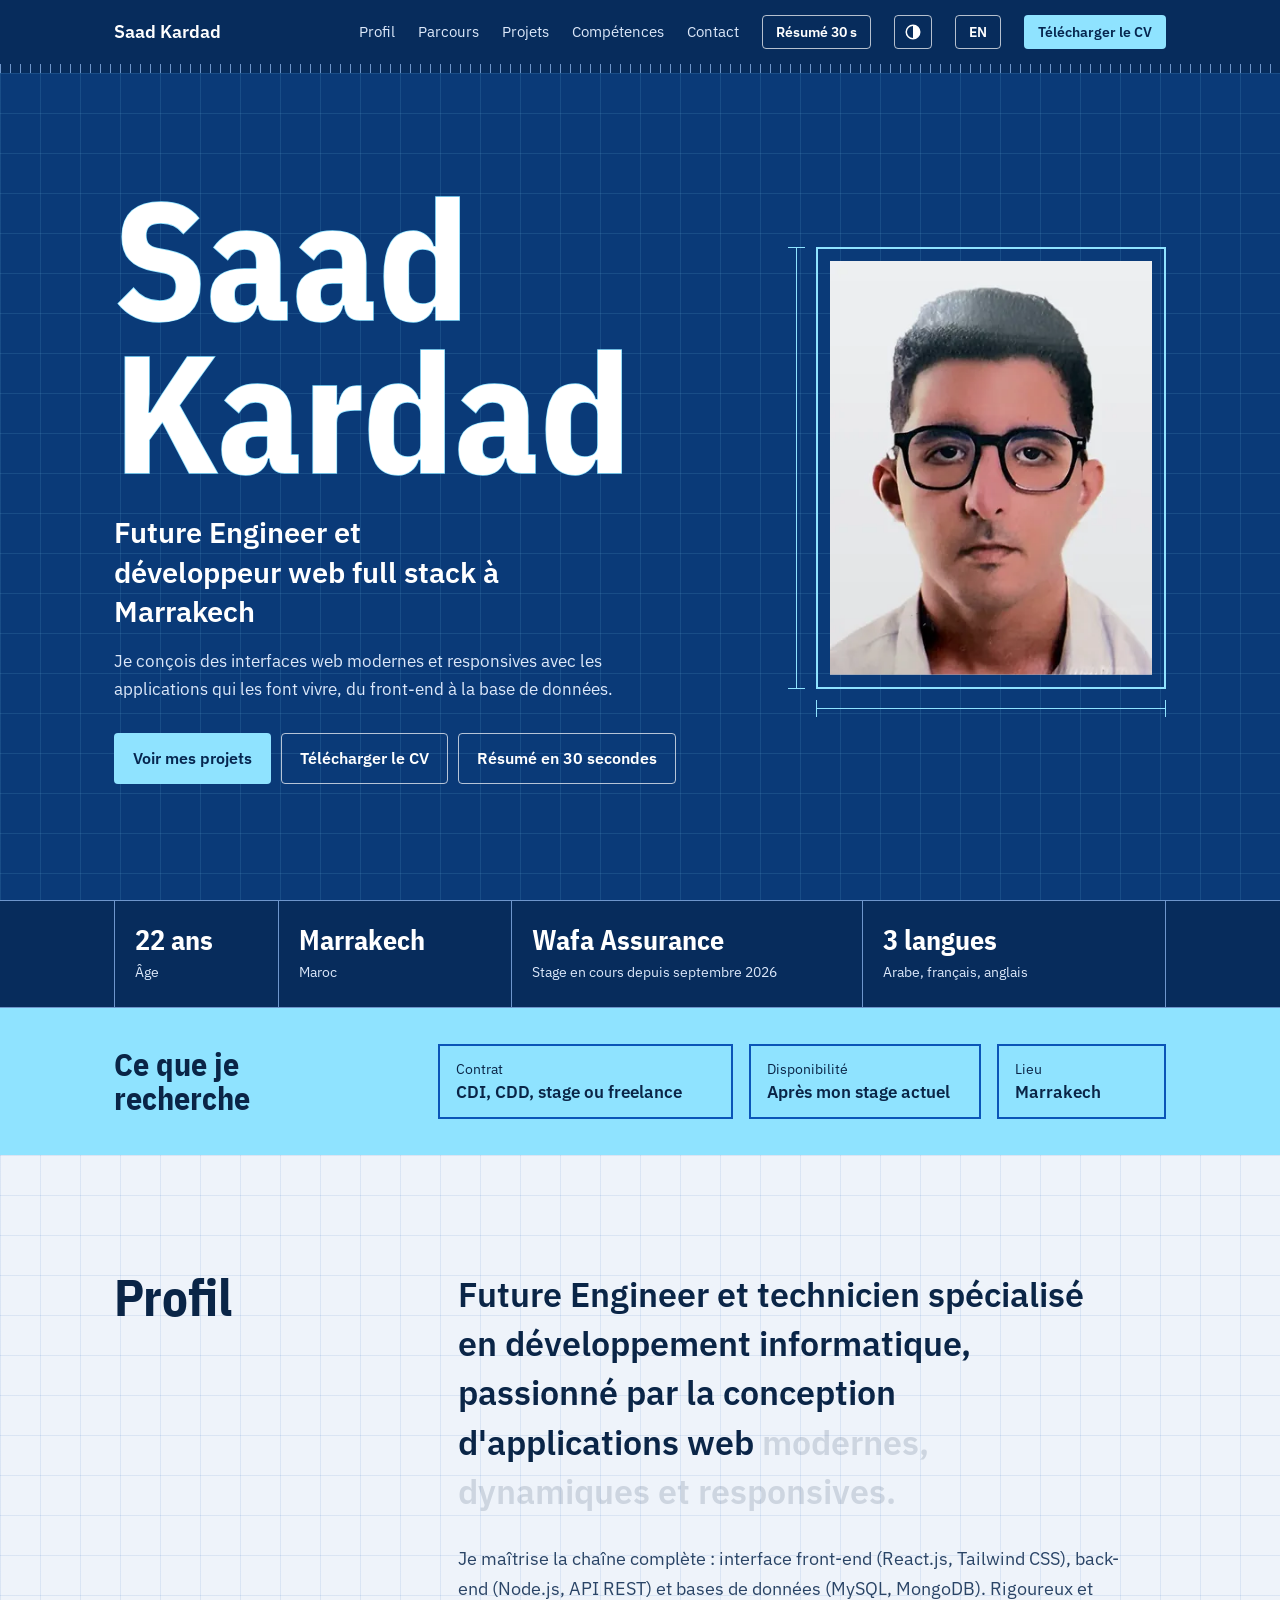
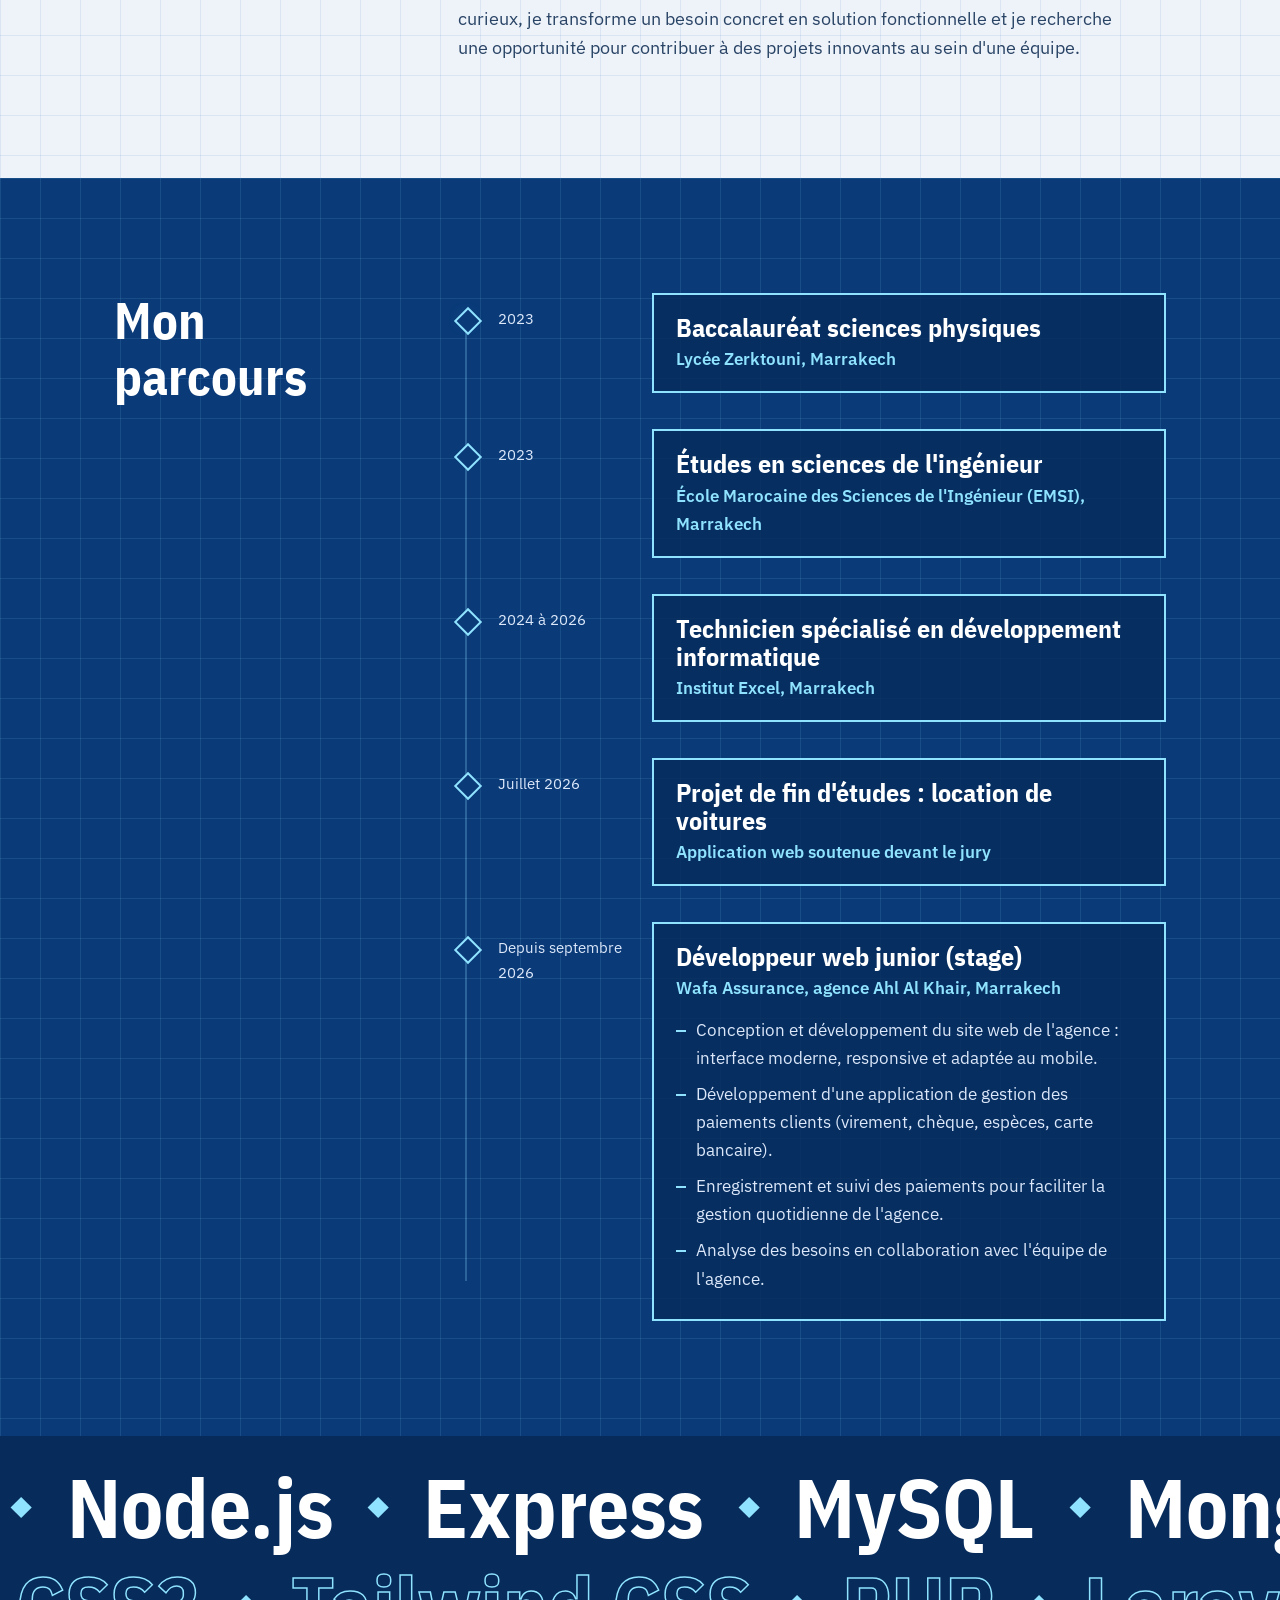
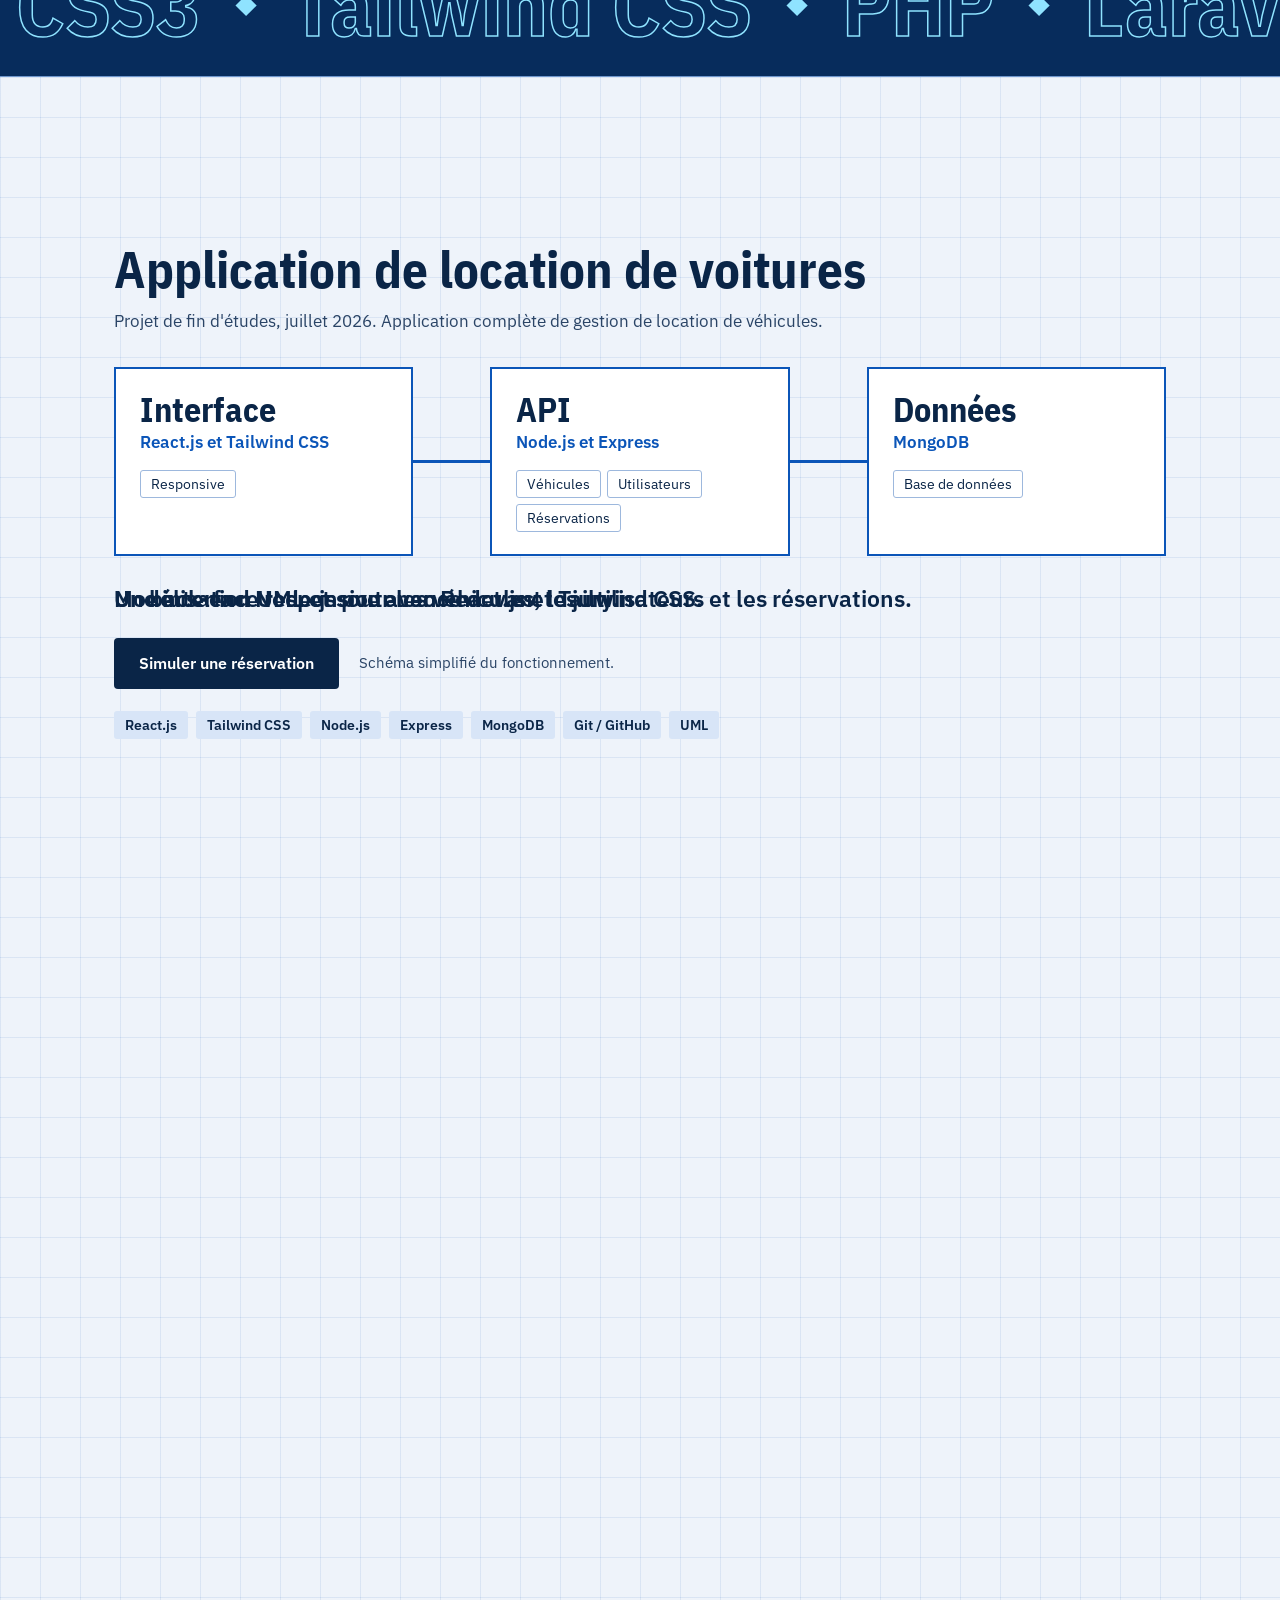
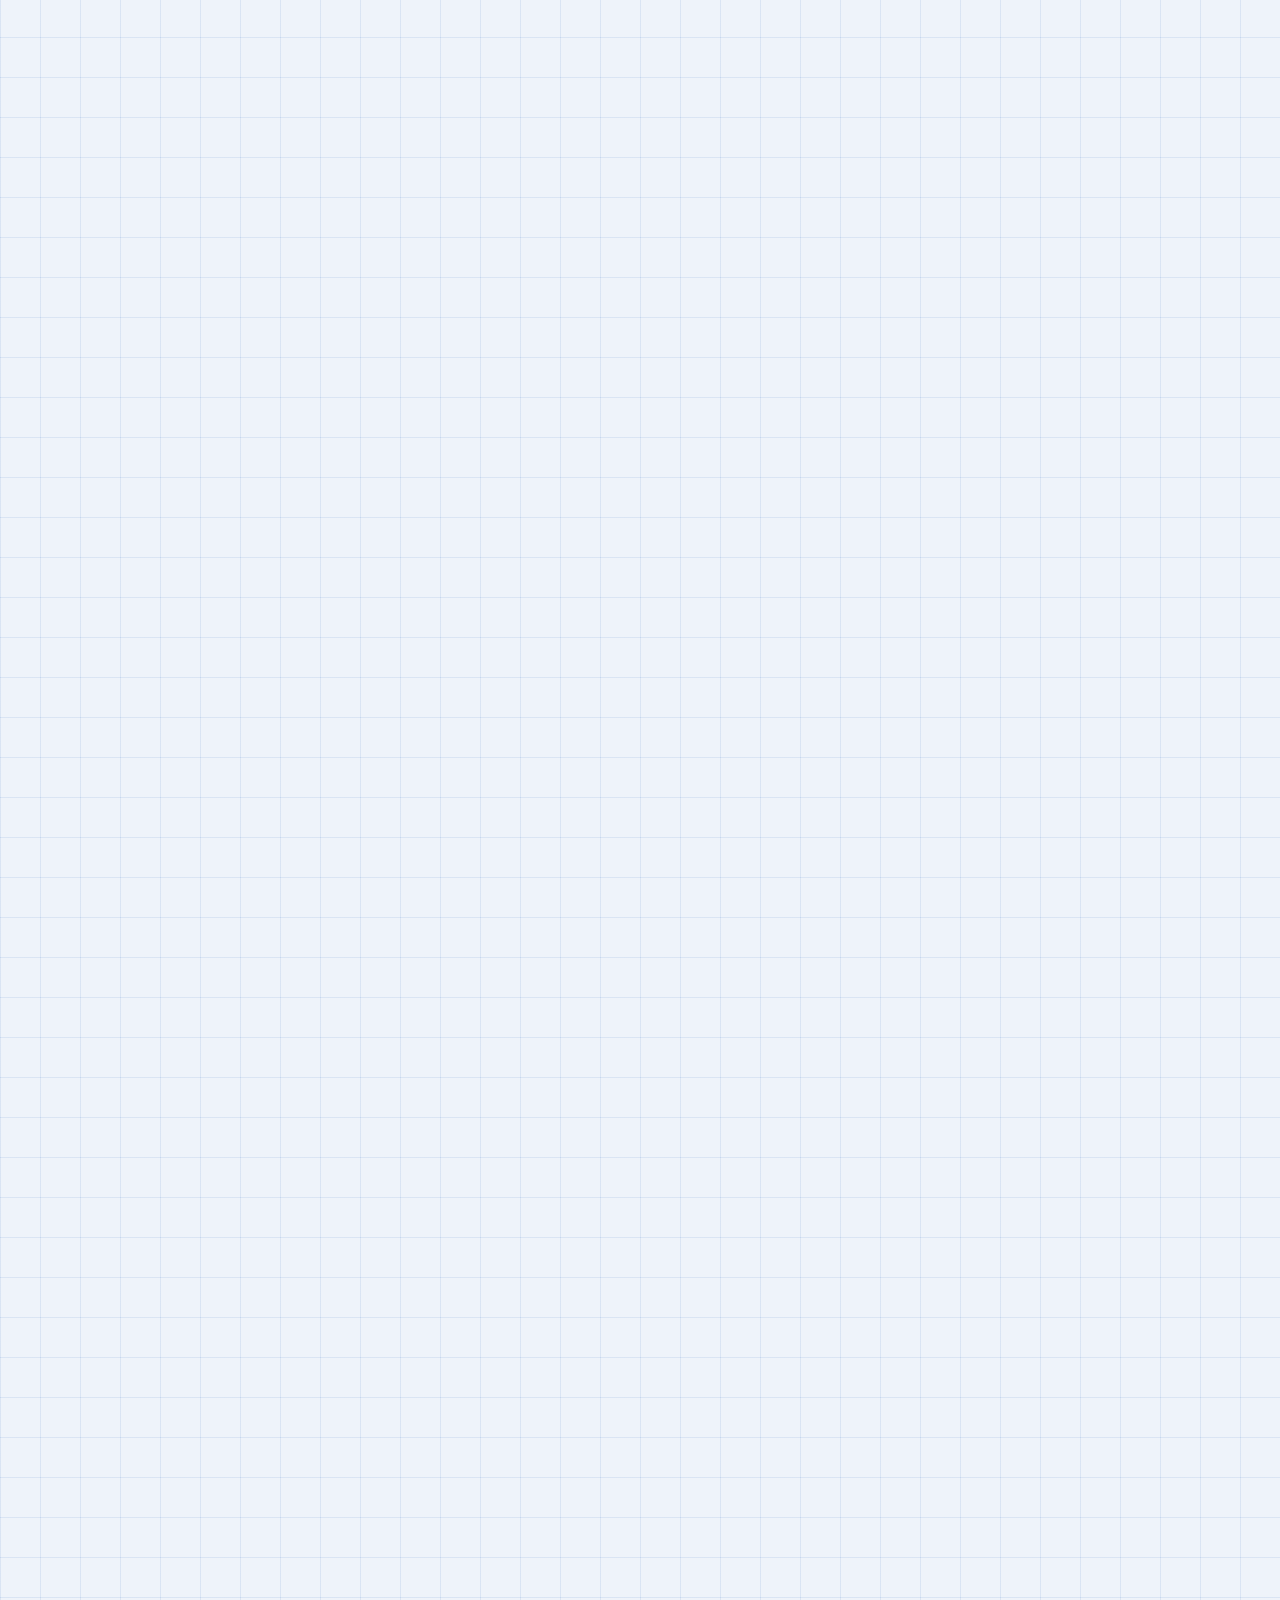
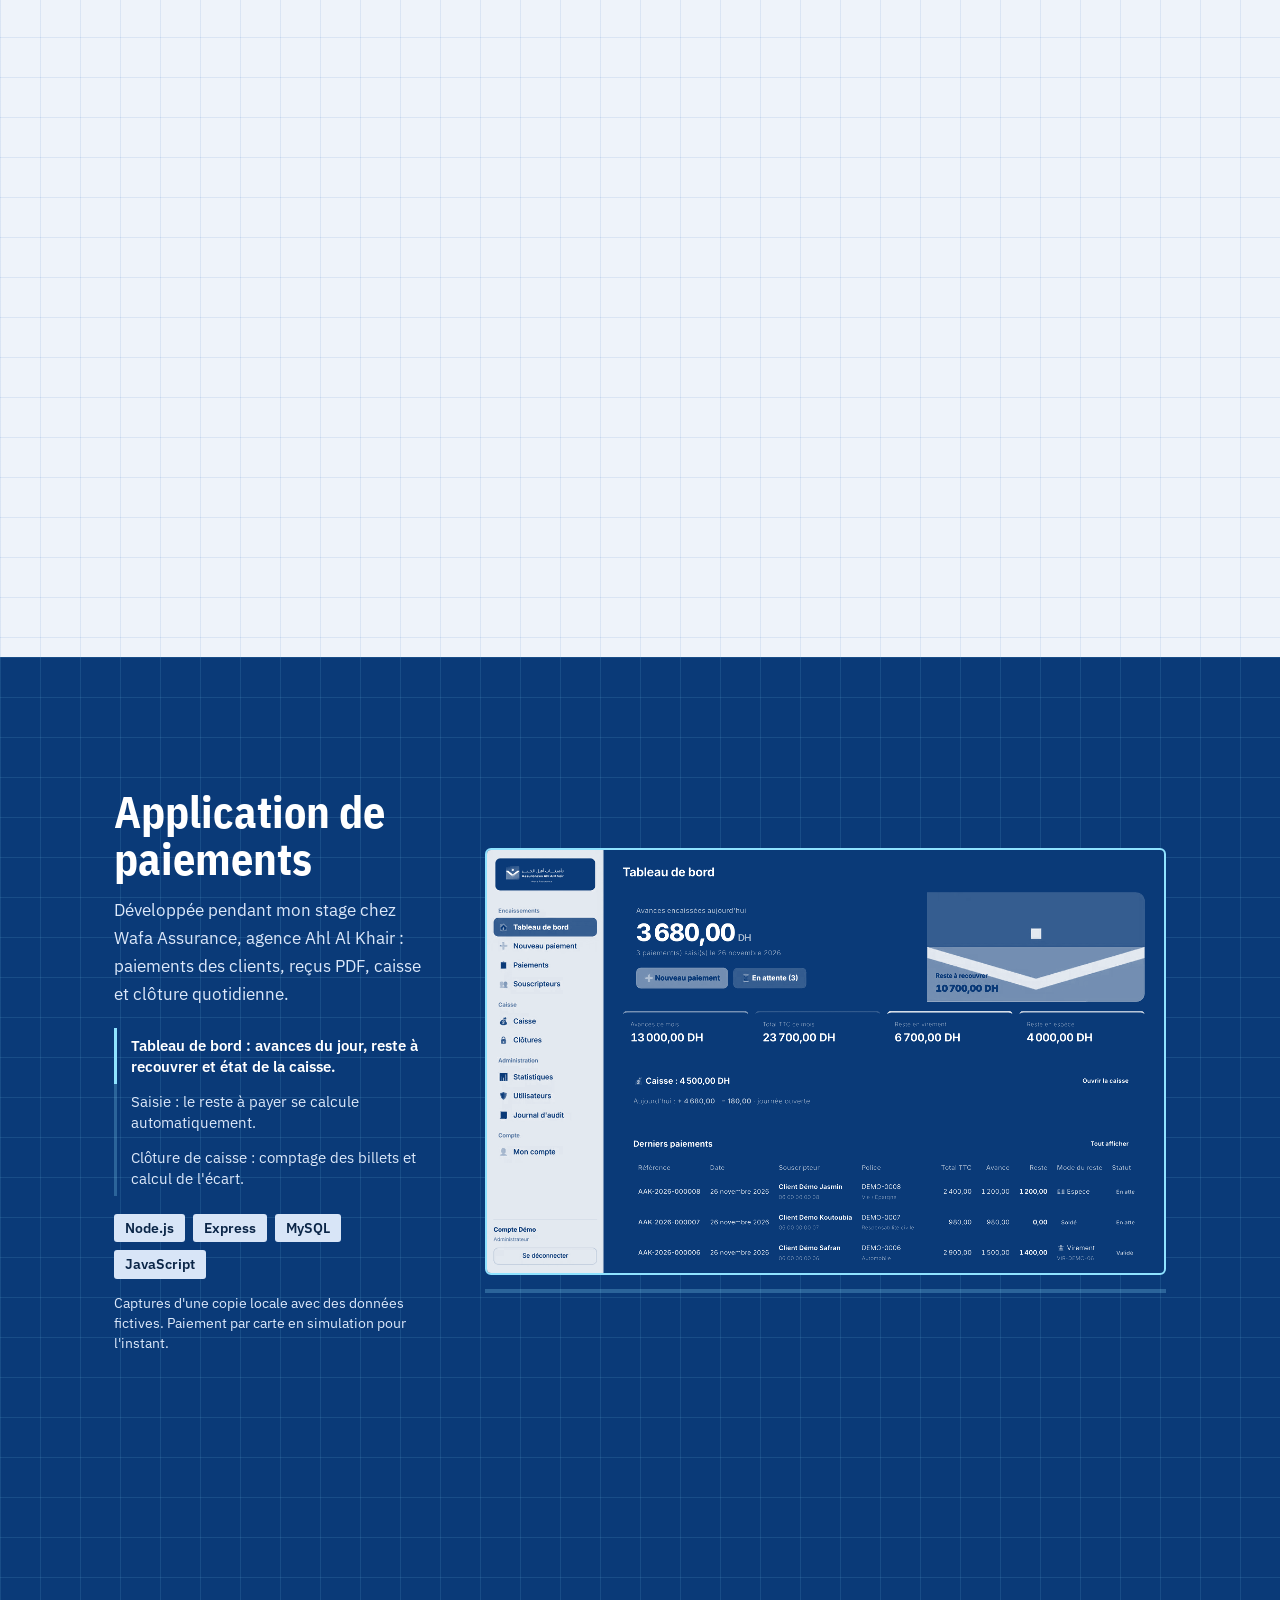
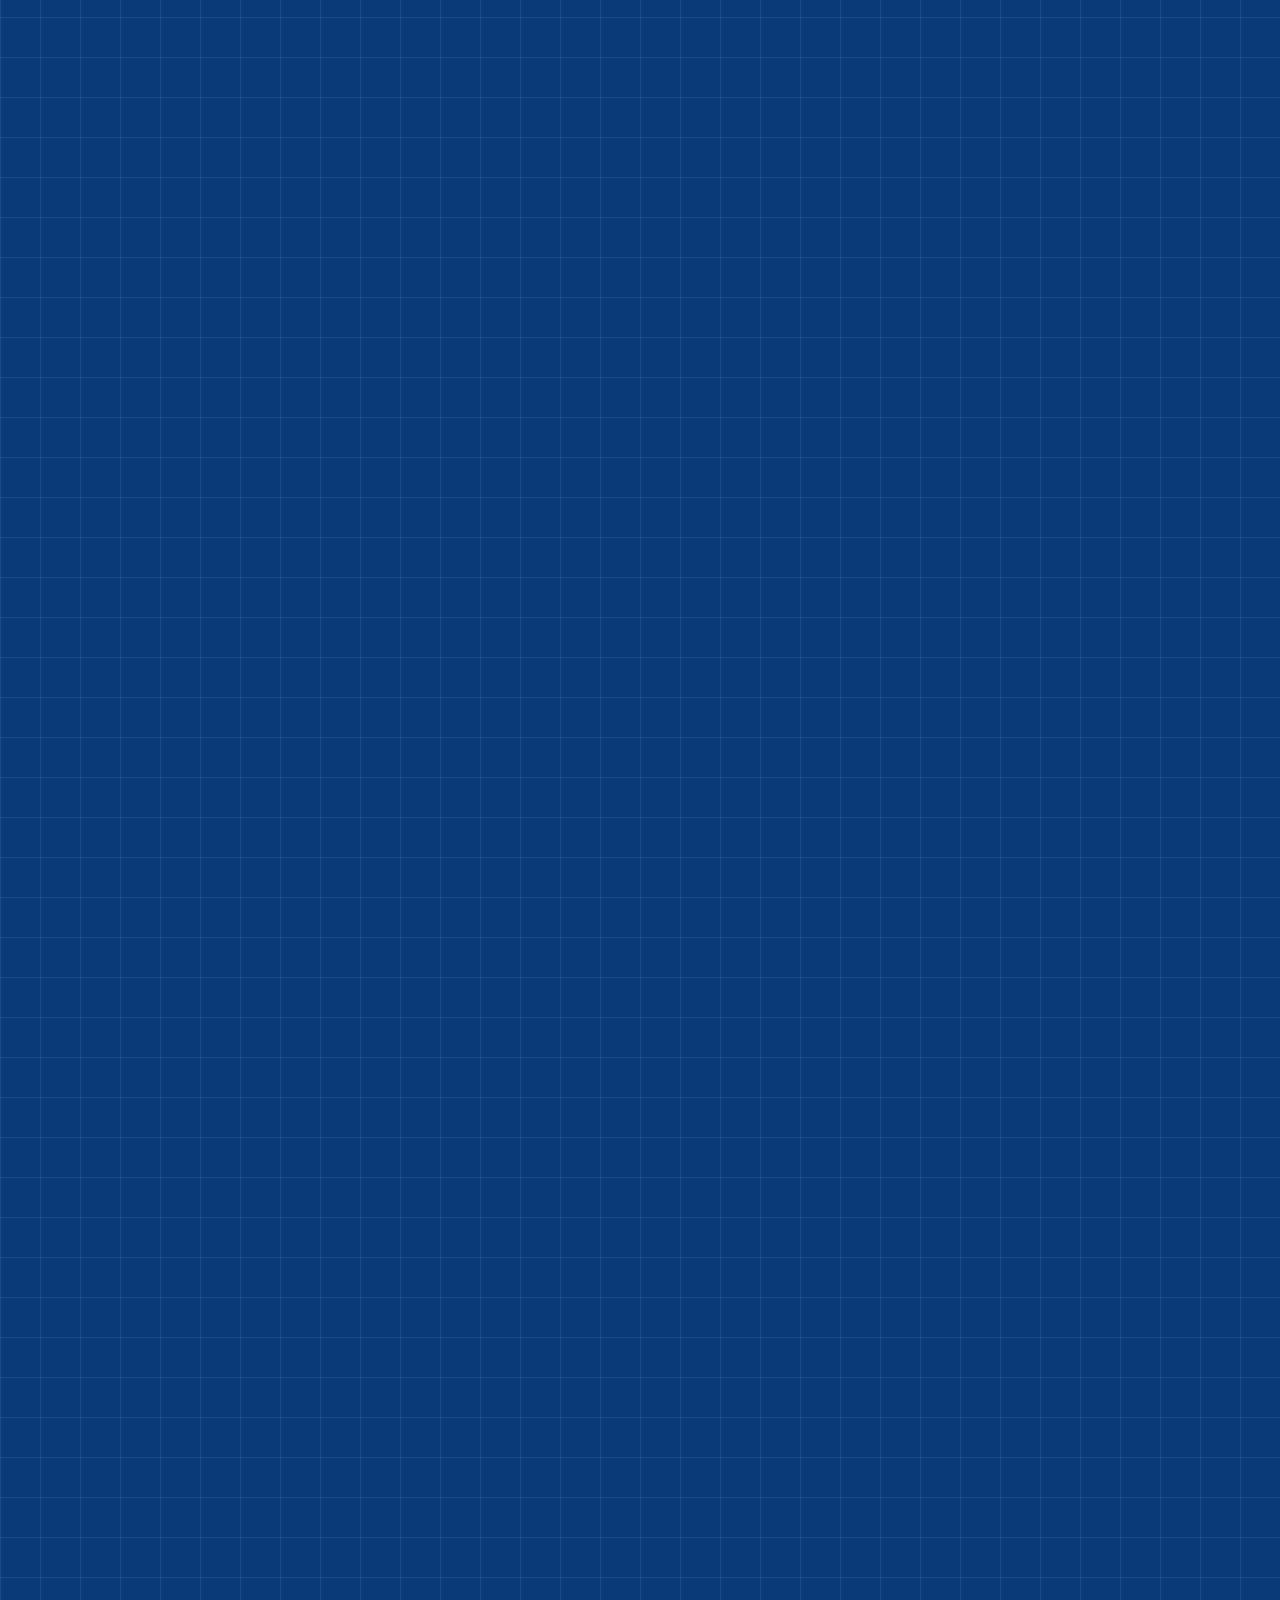
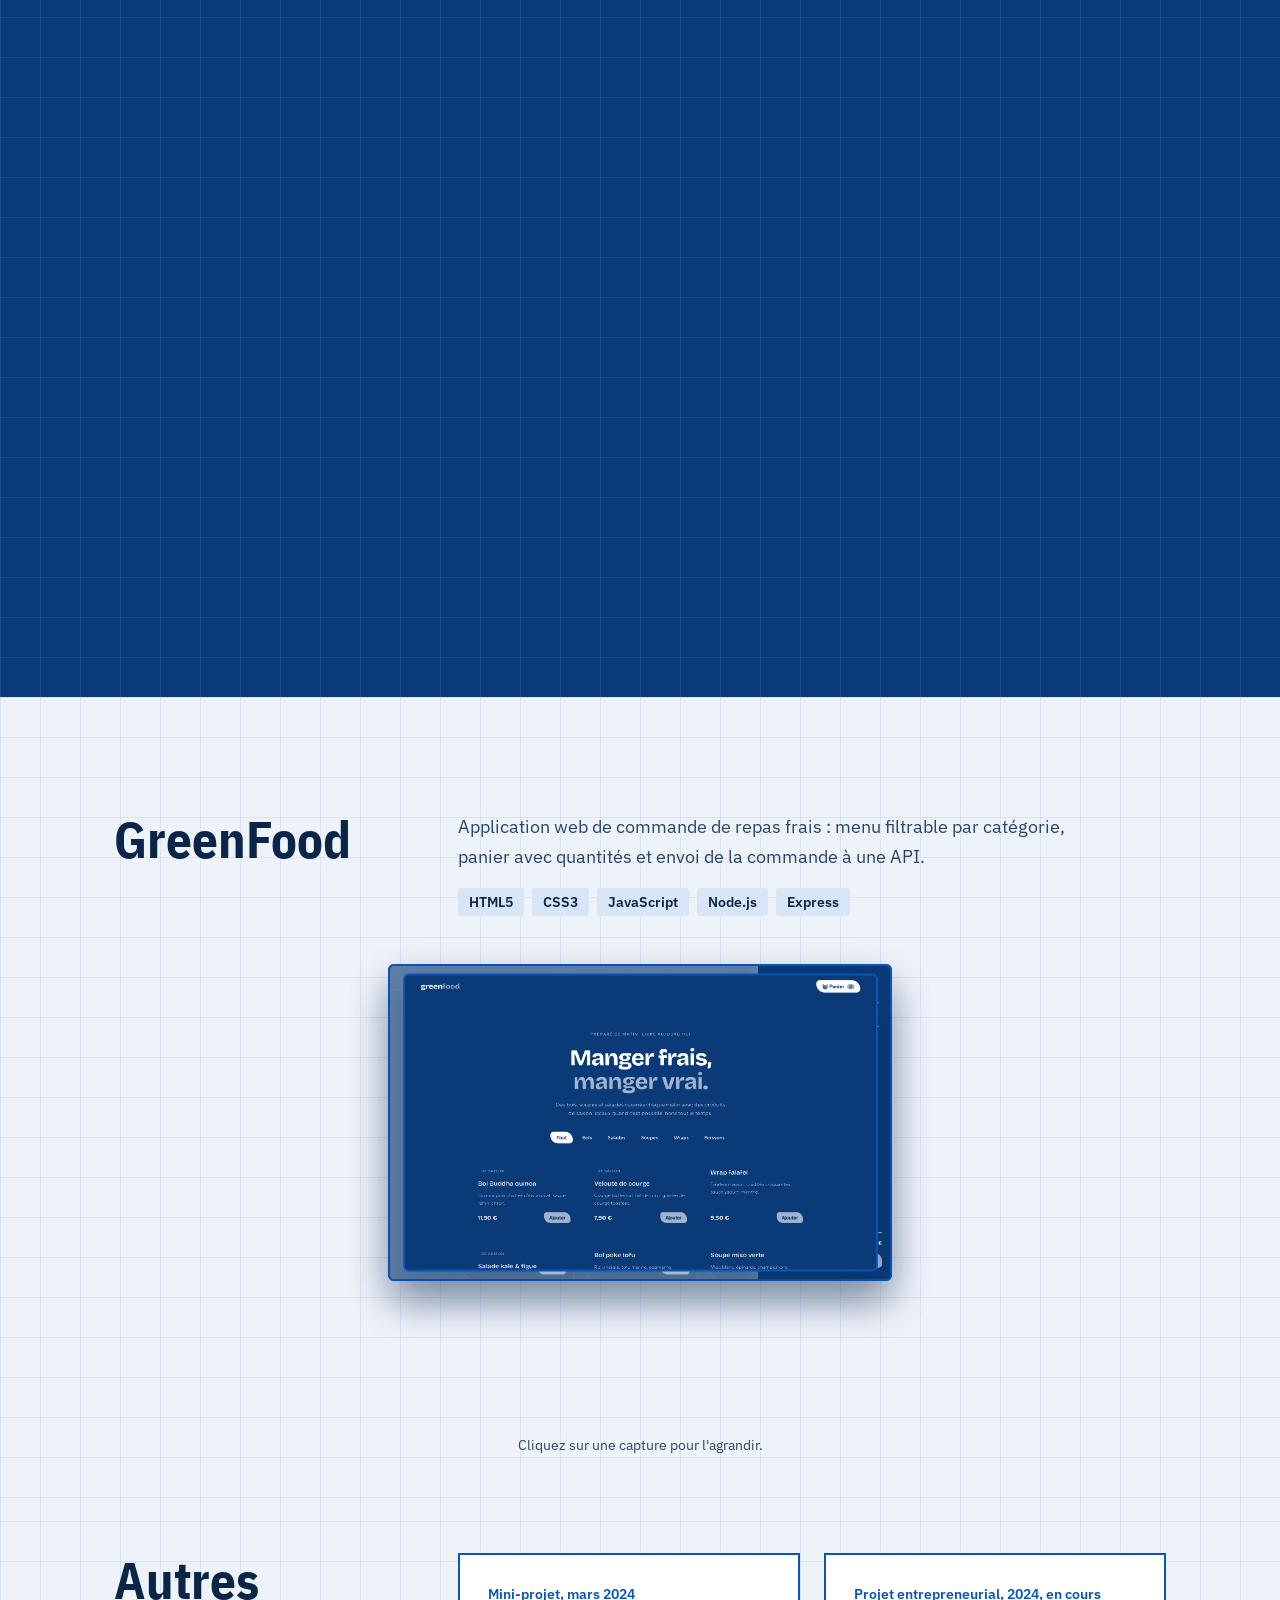
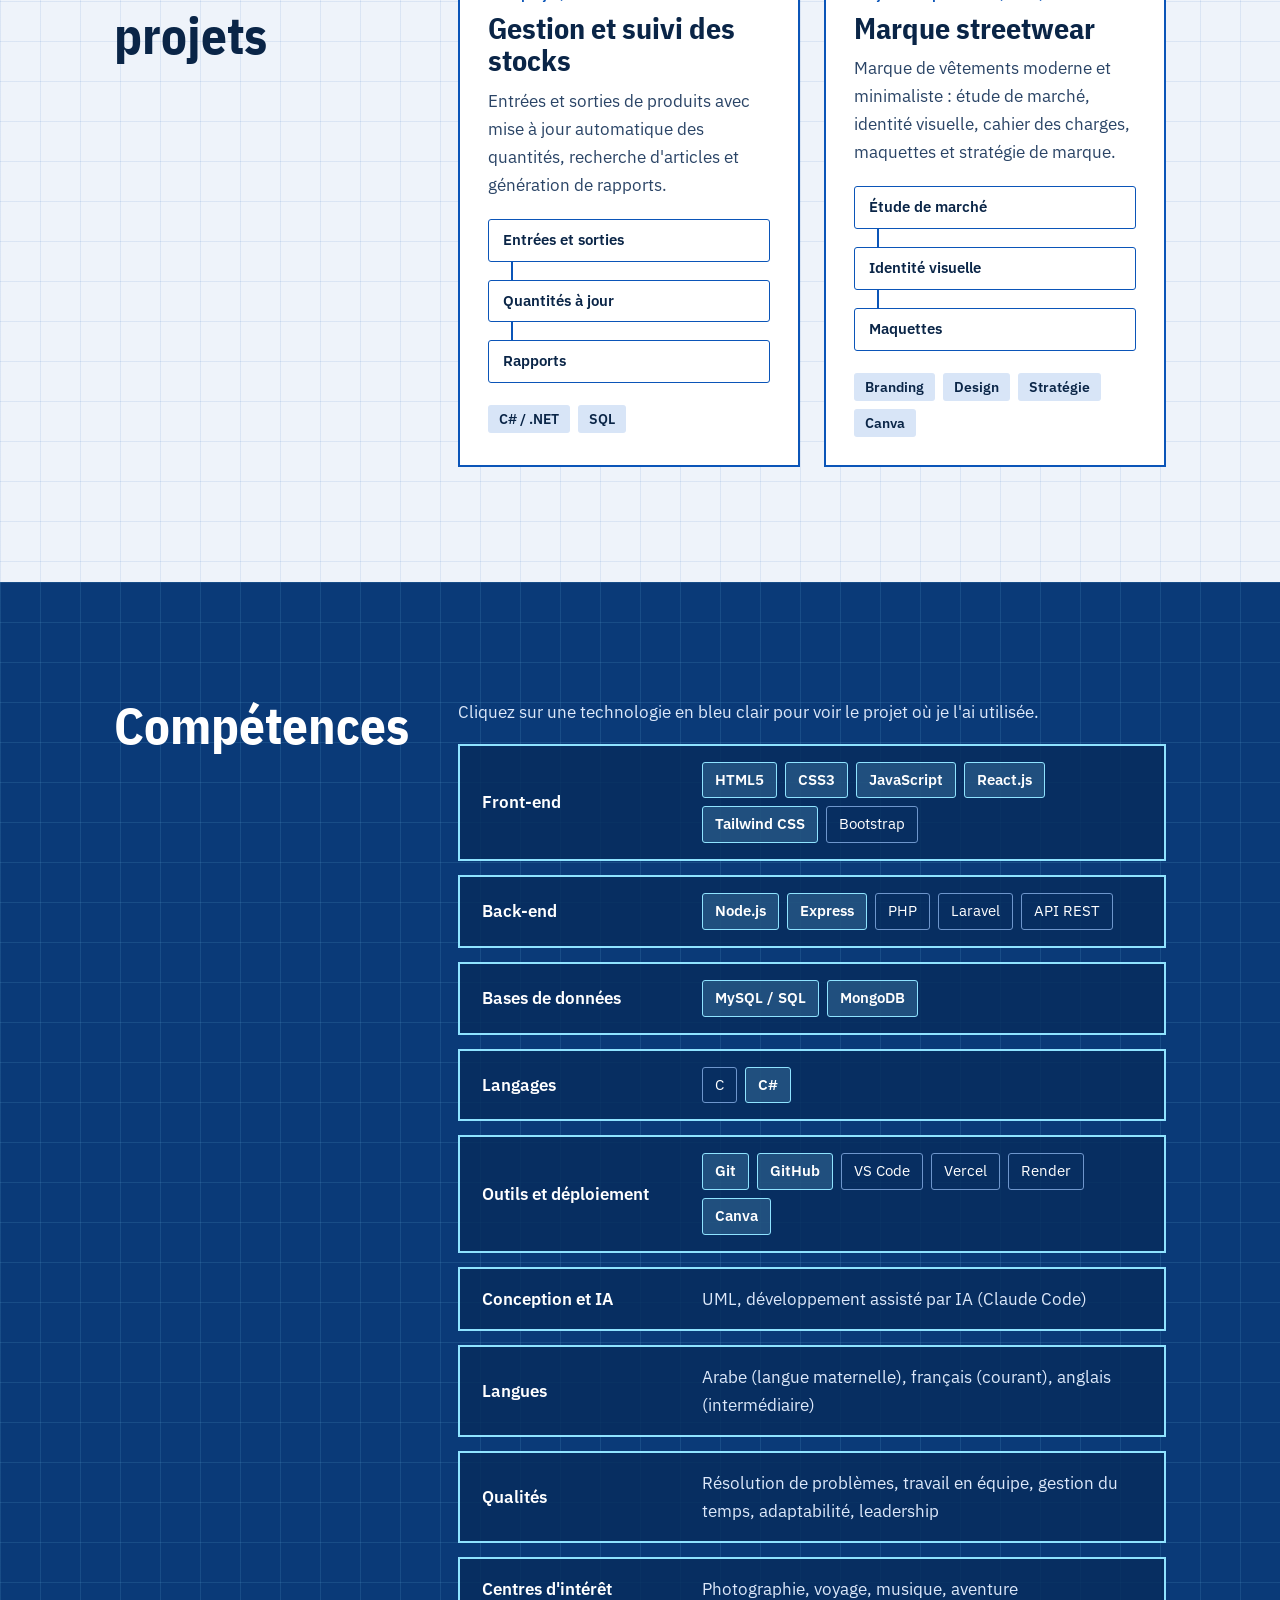
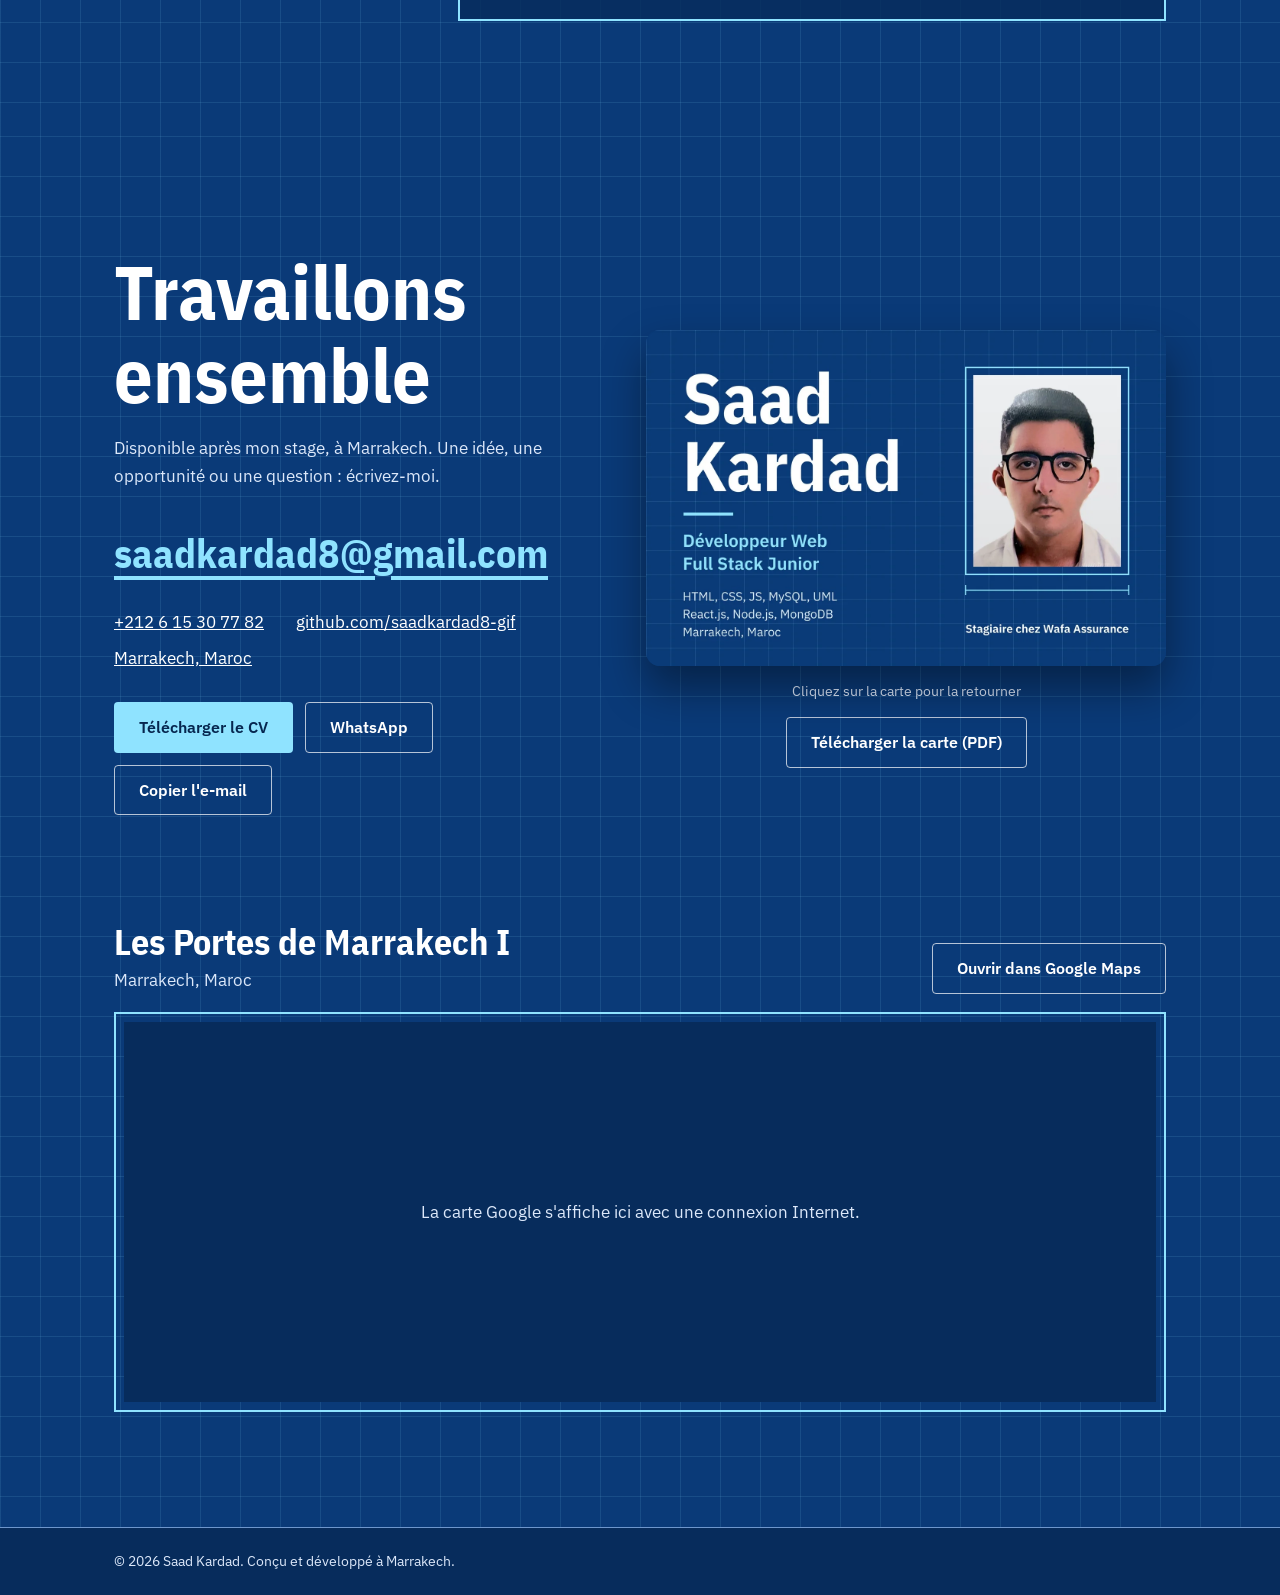
==== commit adf5c3e9: "Ajoute la carte dans la section Contact Co-Authored-By: Claude Sonnet 5.5 <noreply@anthropic.com> Cl" ====
--- a/index.html
+++ b/index.html
@@ -318,7 +318,7 @@
       <ul class="coords">
         <li><a href="tel:+212615307782">+212 6 15 30 77 82</a></li>
         <li><a href="https://github.com/saadkardad8-gif" target="_blank" rel="noopener">github.com/saadkardad8-gif</a></li>
-        <li>Marrakech, Maroc</li>
+        <li><a href="#carte">Marrakech, Maroc</a></li>
       </ul>
       <div class="actions">
         <a class="btn btn-solid" href="SaadkardadCv.pdf" download="CV_Saad_Kardad.pdf">Télécharger le CV</a>
@@ -336,6 +336,21 @@
       </button>
       <p class="card-hint">Cliquez sur la carte pour la retourner</p>
       <a class="btn btn-line" href="carte-visite-saad-kardad.pdf" download>Télécharger la carte (PDF)</a>
+    </div>
+  </div>
+  <div class="wrap map" id="carte">
+    <div class="map-head">
+      <div>
+        <h3>Les Portes de Marrakech I</h3>
+        <p>Marrakech, Maroc</p>
+      </div>
+      <a class="btn btn-line" href="https://maps.app.goo.gl/LjxZd4sKjZNXLjdQ6" target="_blank" rel="noopener">Ouvrir dans Google Maps</a>
+    </div>
+    <div class="map-frame draw">
+      <div class="map-view">
+        <p class="map-wait">La carte Google s'affiche ici avec une connexion Internet.</p>
+        <iframe title="Carte : Les Portes de Marrakech I" src="https://www.google.com/maps?q=31.6362966,-8.0751645&amp;z=15&amp;output=embed&amp;hl=fr" width="1180" height="360" loading="lazy" referrerpolicy="no-referrer-when-downgrade" allowfullscreen></iframe>
+      </div>
     </div>
   </div>
 </section>
@@ -376,6 +391,25 @@
   <p></p>
 </dialog>
 
+<dialog class="net-lost" aria-labelledby="net-title">
+  <div class="net sheet dark">
+    <div class="net-inner">
+      <div class="net-schema" aria-hidden="true">
+        <span class="net-node">Votre appareil</span>
+        <span class="net-wire"><i></i><i></i><b></b></span>
+        <span class="net-node">Internet</span>
+      </div>
+      <h2 id="net-title">Connexion perdue</h2>
+      <p>Vérifiez votre Wi-Fi ou vos données mobiles. La reconnexion se fait toute seule dès que le réseau revient.</p>
+      <div class="actions">
+        <button class="btn btn-solid net-retry" type="button">Réessayer</button>
+        <button class="btn btn-line net-close" type="button">Continuer à lire</button>
+      </div>
+      <p class="net-status" role="status"></p>
+    </div>
+  </div>
+</dialog>
+
 <footer class="dark"><div class="wrap">© 2026 Saad Kardad. Conçu et développé à Marrakech.</div></footer>
 <script src="app.js"></script>
 </body>
--- a/style.css
+++ b/style.css
@@ -481,6 +481,25 @@
   .js .title,.js .shot{clip-path:none;transform:none}
 }
 
+/* carte : où me trouver */
+.map{margin-top:clamp(48px,6vw,80px);scroll-margin-top:16px}
+.map-head{display:flex;flex-wrap:wrap;align-items:flex-end;justify-content:space-between;gap:16px;margin-bottom:18px}
+.map h3{font-size:clamp(28px,3vw,36px)}
+.contact .map-head p{margin-top:4px}
+.map-frame{padding:10px}
+.map-view{position:relative;height:380px;background:var(--deep);overflow:hidden}
+.contact .map-wait{position:absolute;inset:0;display:flex;align-items:center;justify-content:center;max-width:none;margin:0;padding:0 24px;text-align:center}
+.map iframe{position:relative;display:block;width:100%;height:100%;border:0}
+@media (max-width:640px){
+  .map-view{height:300px}
+  .map-head .btn{width:100%}
+}
+@media screen{
+  html[data-theme="clair"] .map-view{background:#e6effb}
+  html[data-theme="sombre"] .map iframe{filter:brightness(.82)}
+}
+@media print{.map-frame{display:none}}
+
 /* page introuvable */
 .lost main{min-height:100svh;display:flex;align-items:center;text-align:center;padding:40px 0}
 .lost main .wrap{width:100%}
@@ -494,6 +513,48 @@
   html[data-theme="clair"] .lost-code{-webkit-text-stroke-color:var(--blue);border-color:var(--blue)}
   html[data-theme="clair"] .lost-code::before,html[data-theme="clair"] .lost-code::after{background:var(--blue)}
   html[data-theme="clair"] .lost h1+p{color:#2a4466}
+}
+
+/* page de reconnexion */
+.net-lost{width:100%;height:100%;max-width:none;max-height:none;margin:0;padding:0;border:0;background:var(--plan);color:#fff;overflow:auto;overscroll-behavior:contain}
+.net-lost[open]{animation:menu-in .3s ease-out}
+body:has(.net-lost[open]){overflow:hidden}
+.net{min-height:100%;display:flex;align-items:center;justify-content:center;text-align:center;padding:40px var(--pad)}
+.net-page .net{min-height:100svh}
+.net-inner{width:100%;max-width:620px}
+.net h1,.net h2{font-size:clamp(36px,6vw,60px)}
+.net p{max-width:44ch;margin:14px auto 0;color:var(--pale)}
+.net .actions{justify-content:center}
+.net .net-status{min-height:1.6em;margin-top:22px;font-size:15px;font-weight:600}
+.net-schema{display:flex;align-items:center;margin-bottom:40px}
+.net-node{flex:none;padding:16px 14px;border:2px solid var(--cyan);background:var(--deep);font-weight:600;font-size:15px;line-height:1.3}
+.net-wire{flex:1;position:relative;height:24px}
+.net-wire i{position:absolute;top:11px;left:0;width:36%;height:2px;background:var(--cyan);transition:width .6s cubic-bezier(.6,0,.2,1),opacity .3s}
+.net-wire i+i{left:auto;right:0;opacity:.4}
+.net-wire i:first-child::after{content:"";position:absolute;top:-4px;left:0;width:10px;height:10px;margin-left:-5px;border-radius:50%;background:#fff;animation:packet 1.4s ease-in-out infinite}
+.net-wire b{position:absolute;left:50%;top:50%;transition:opacity .3s,transform .3s}
+.net-wire b::before,.net-wire b::after{content:"";position:absolute;left:-10px;top:-1px;width:20px;height:3px;background:#fff;transform:rotate(45deg)}
+.net-wire b::after{transform:rotate(-45deg)}
+.net.back .net-wire i{width:50%;opacity:1}
+.net.back .net-wire b{opacity:0;transform:scale(.3)}
+@media (max-height:440px){
+  .net{padding-top:16px;padding-bottom:16px}
+  .net-schema{margin-bottom:16px}
+  .net-node{padding:8px 12px}
+  .net h1,.net h2{font-size:32px}
+  .net p{margin-top:8px;font-size:15px;line-height:1.45}
+  .net .actions{margin-top:16px}
+  .net .net-status{margin-top:8px}
+}
+@media screen{
+  html[data-theme="clair"] .net-lost{background:#fdfeff;color:var(--ink)}
+  html[data-theme="clair"] .net p{color:#2a4466}
+  html[data-theme="clair"] .net .net-status{color:var(--blue)}
+  html[data-theme="clair"] .net-node{border-color:var(--blue);background:#fff}
+  html[data-theme="clair"] .net-wire i{background:var(--blue)}
+  html[data-theme="clair"] .net-wire i::after,html[data-theme="clair"] .net-wire b::before,html[data-theme="clair"] .net-wire b::after{background:var(--ink)}
+  html[data-theme="sombre"] .net-lost{background:#06142a}
+  html[data-theme="sombre"] .net-node{background:#112a50}
 }
 
 /* thèmes au choix : « plan » (par défaut) ci-dessus, puis clair et sombre */
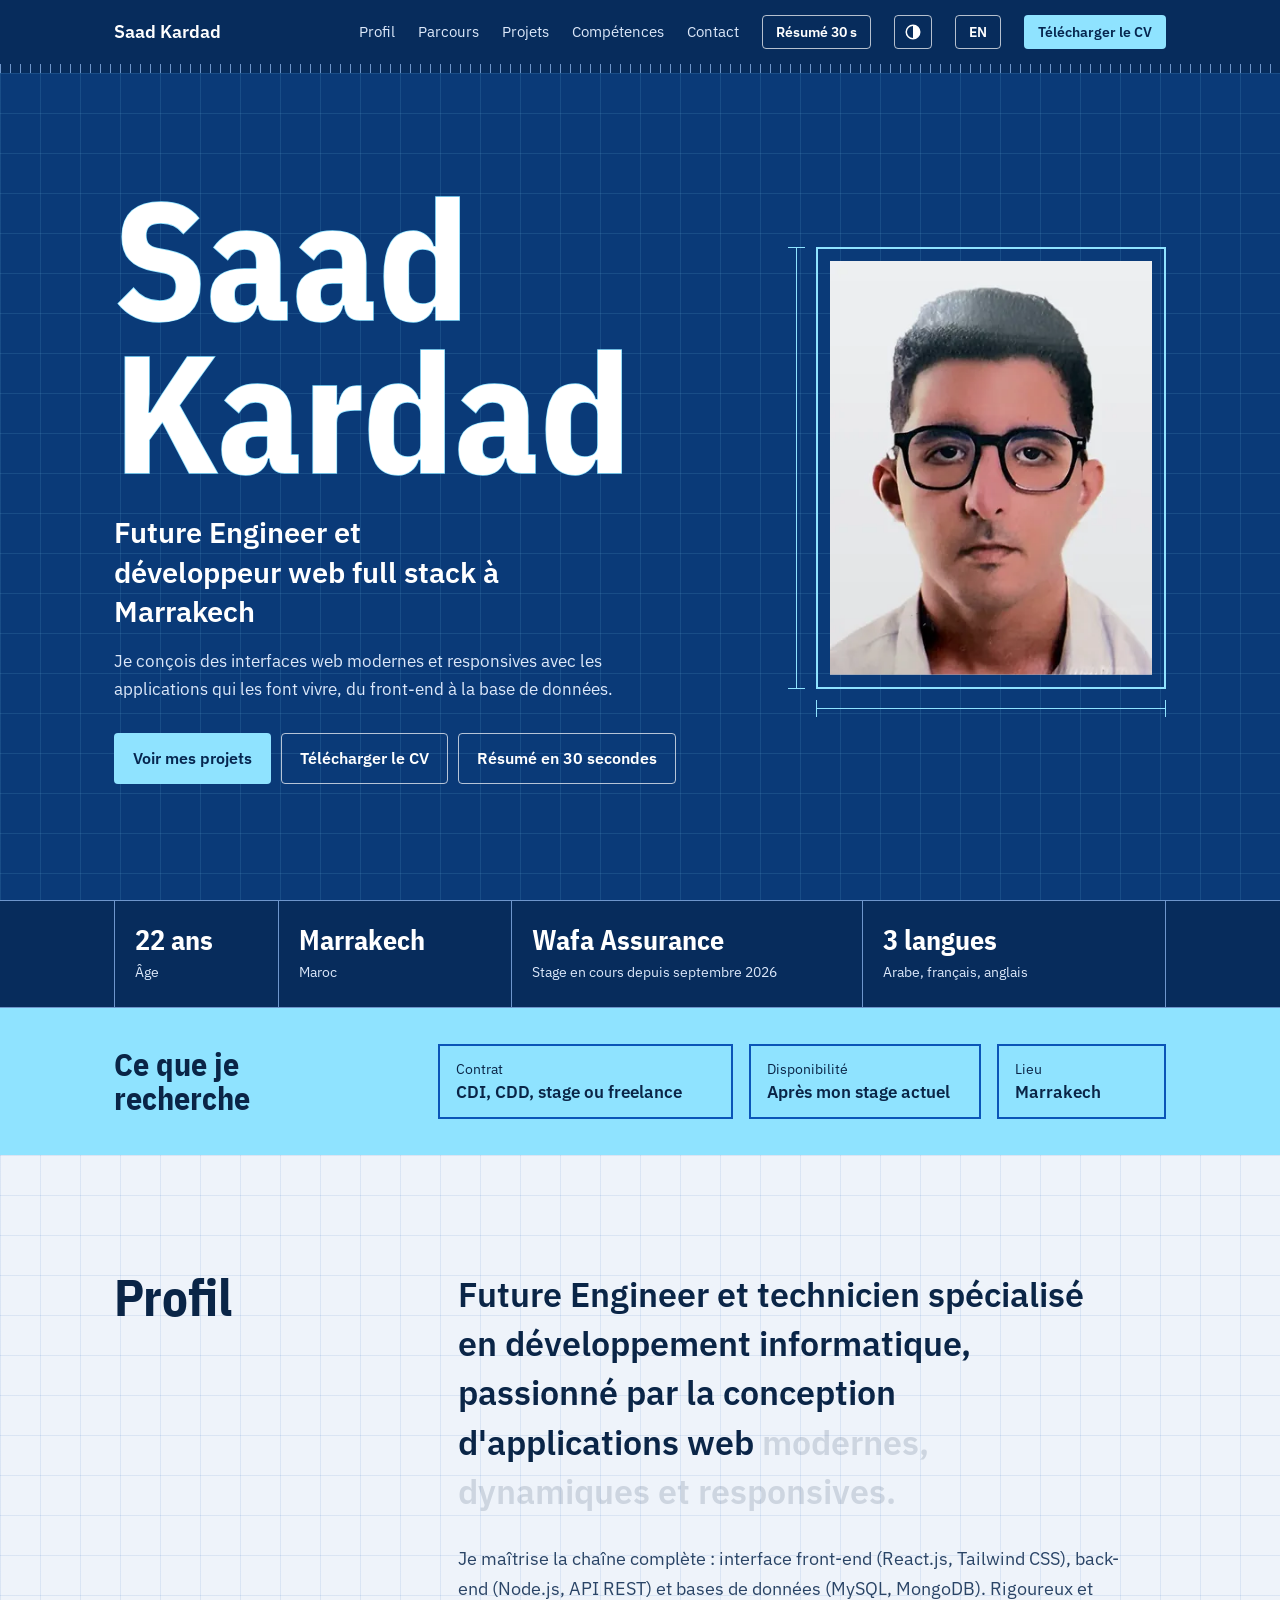
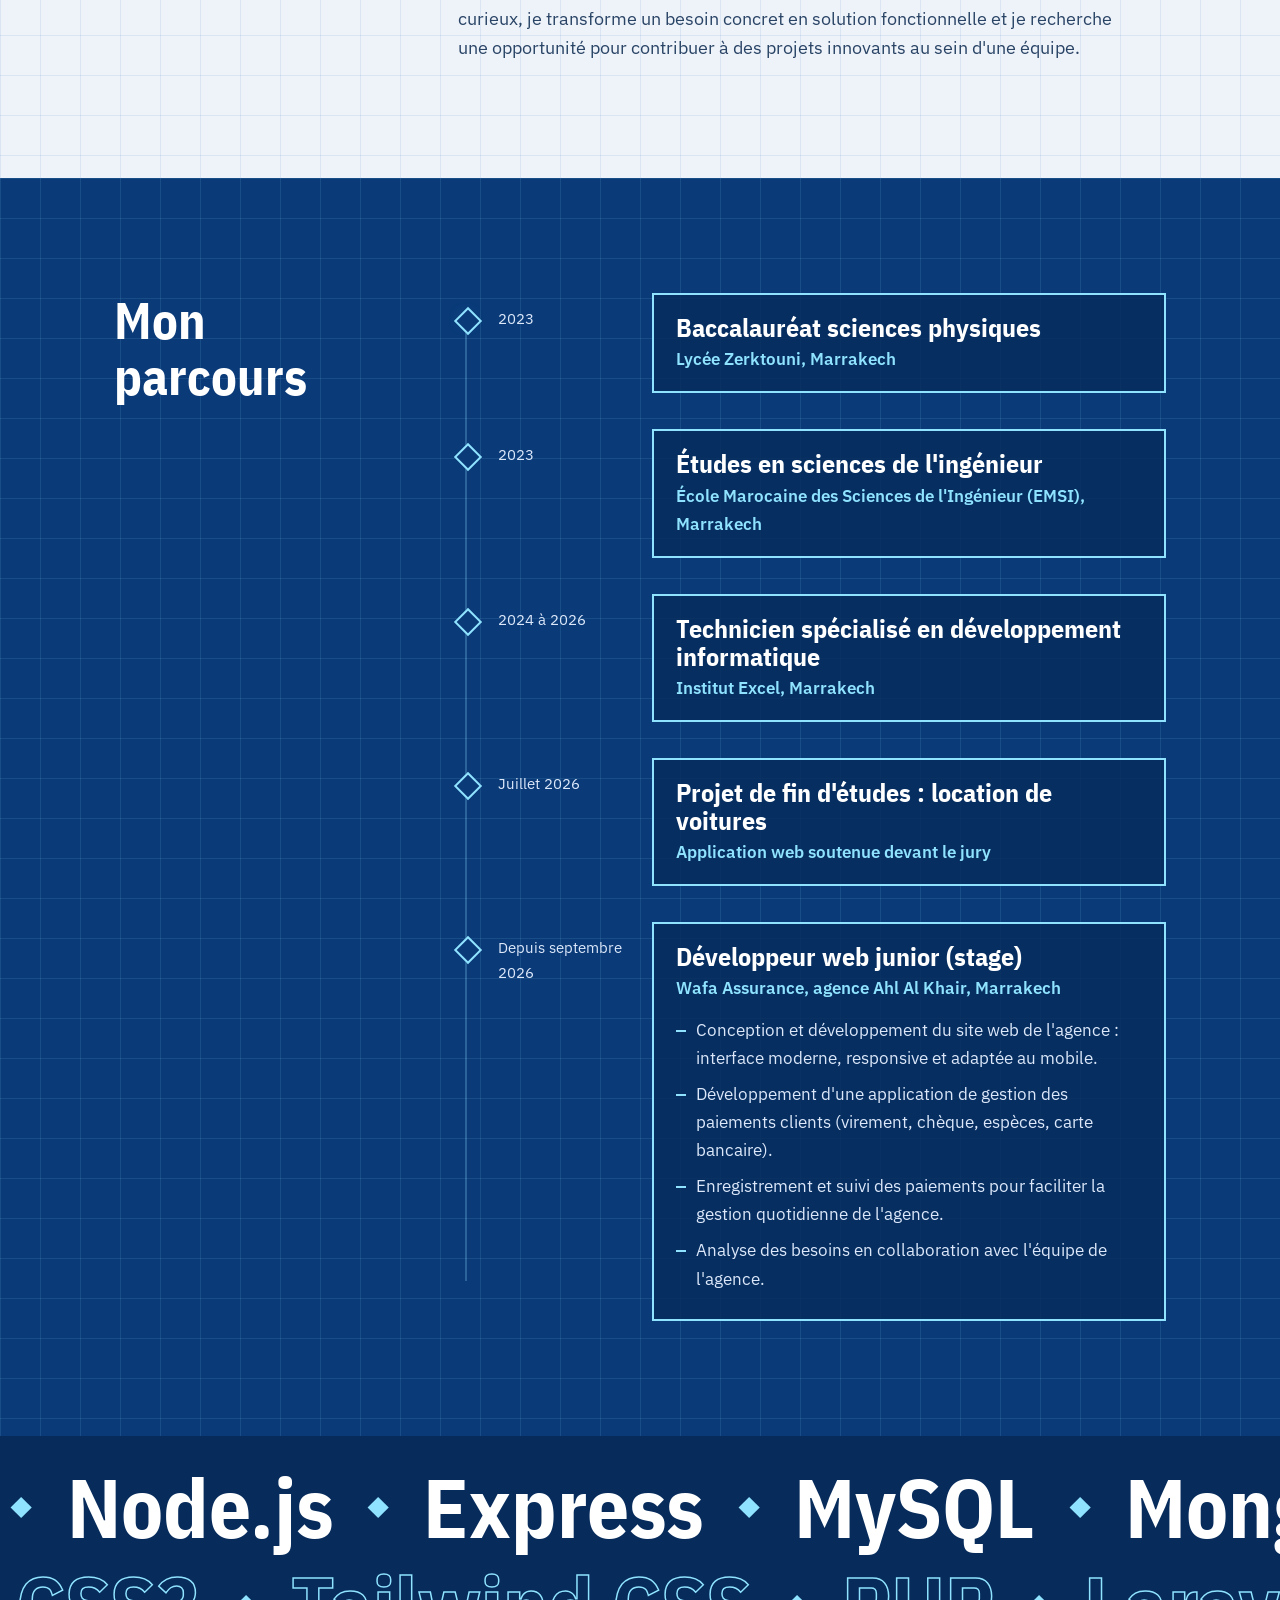
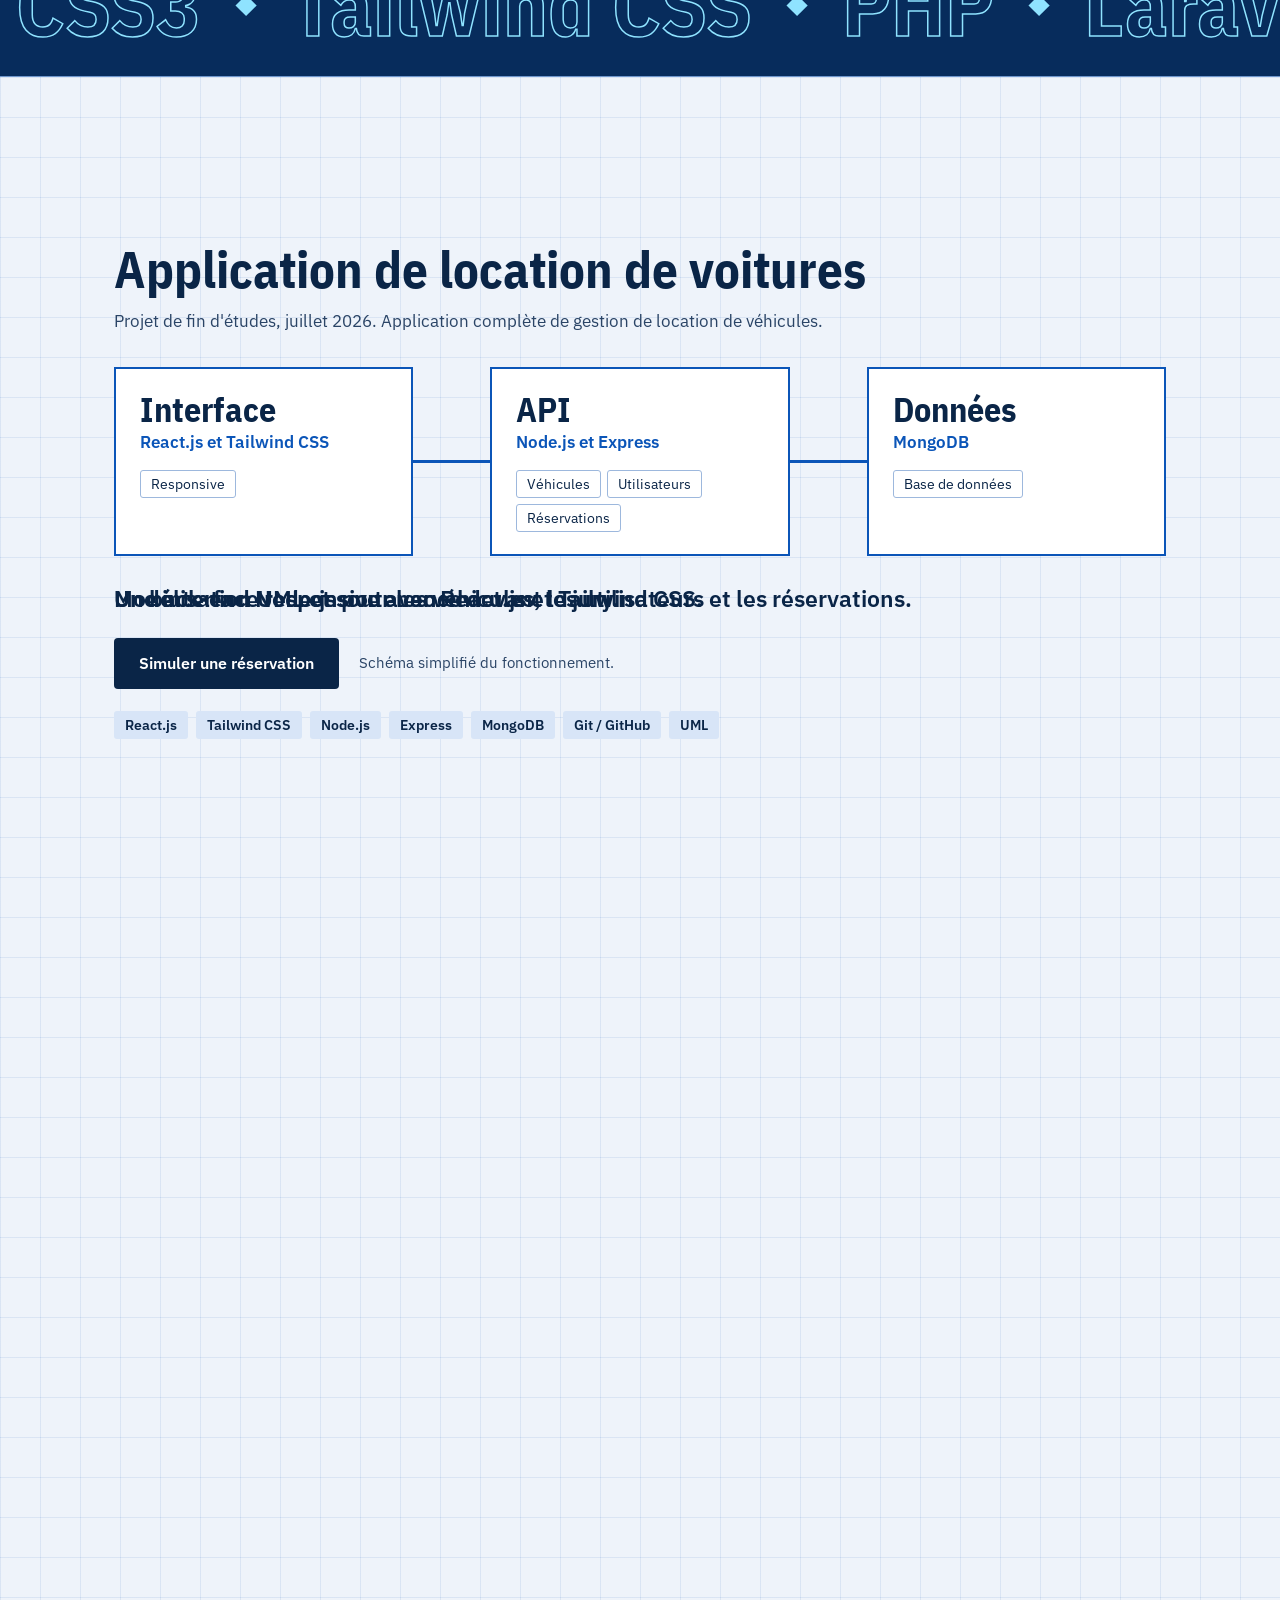
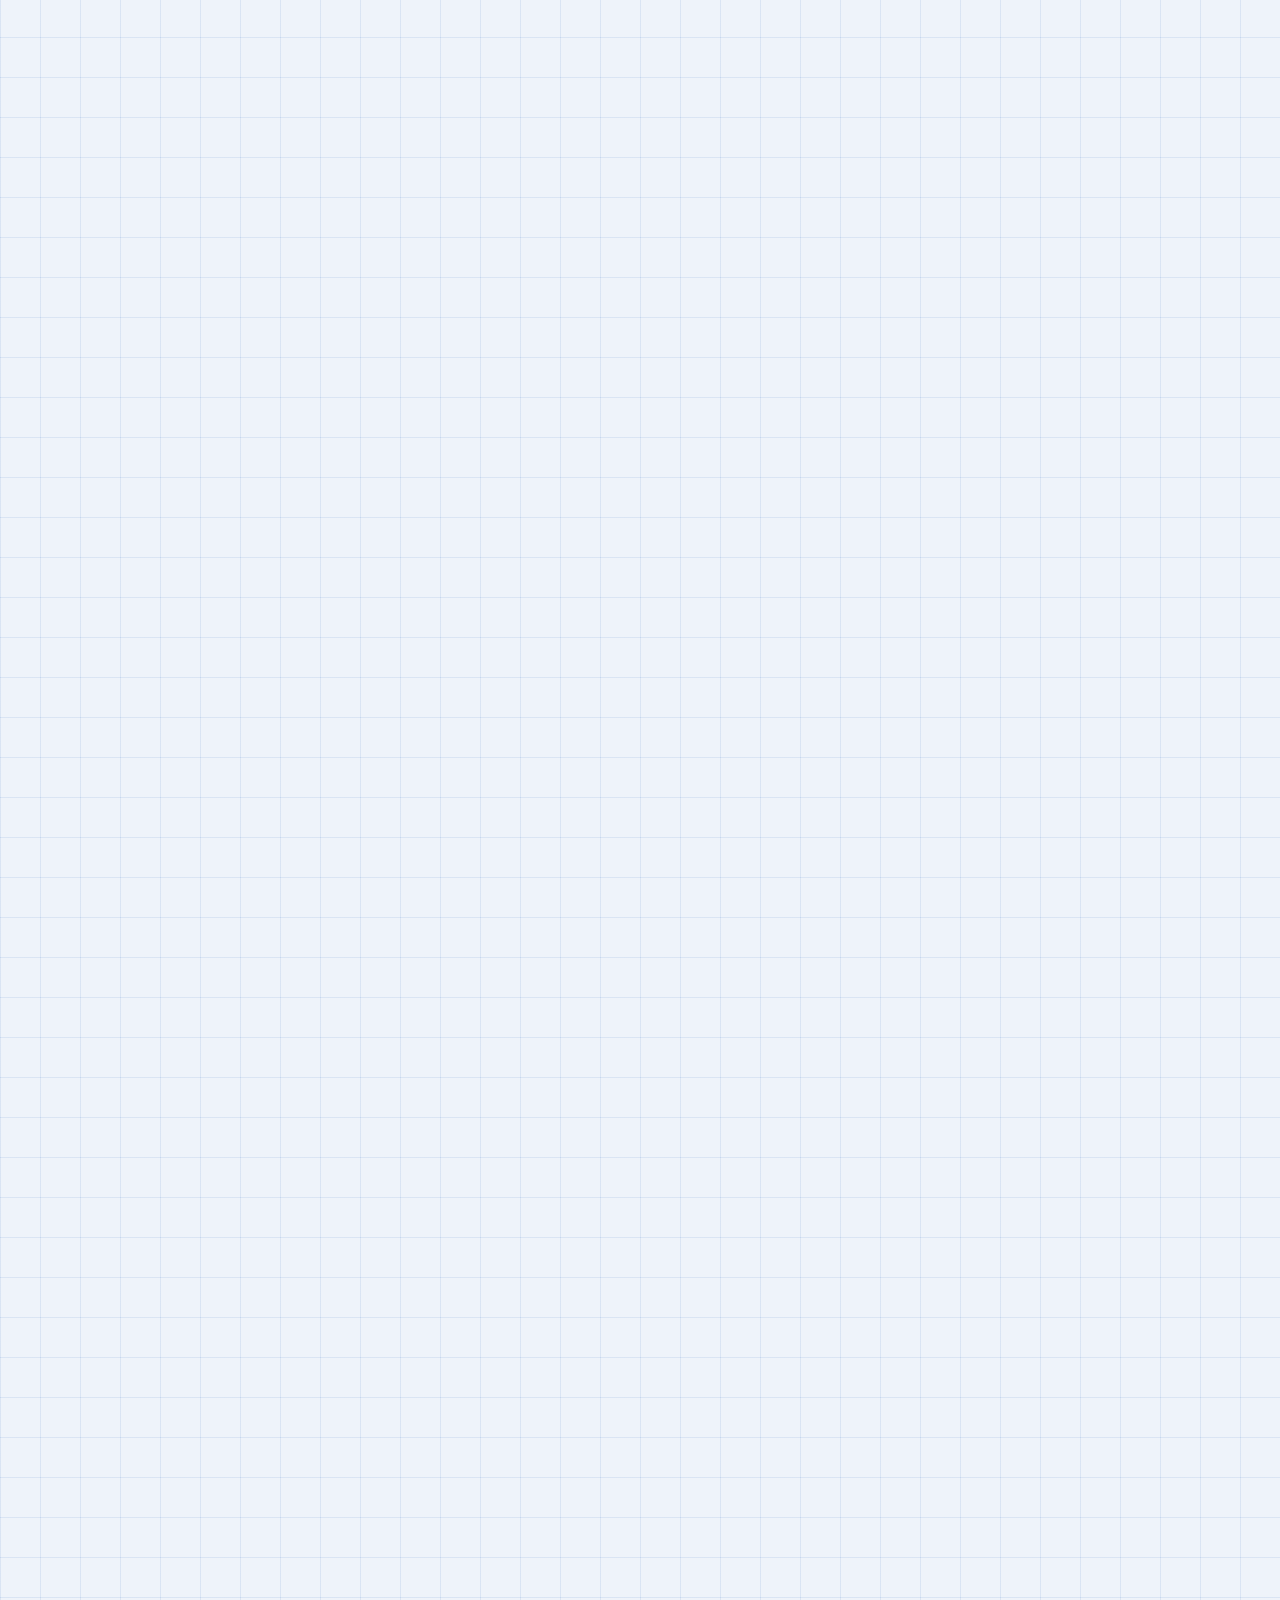
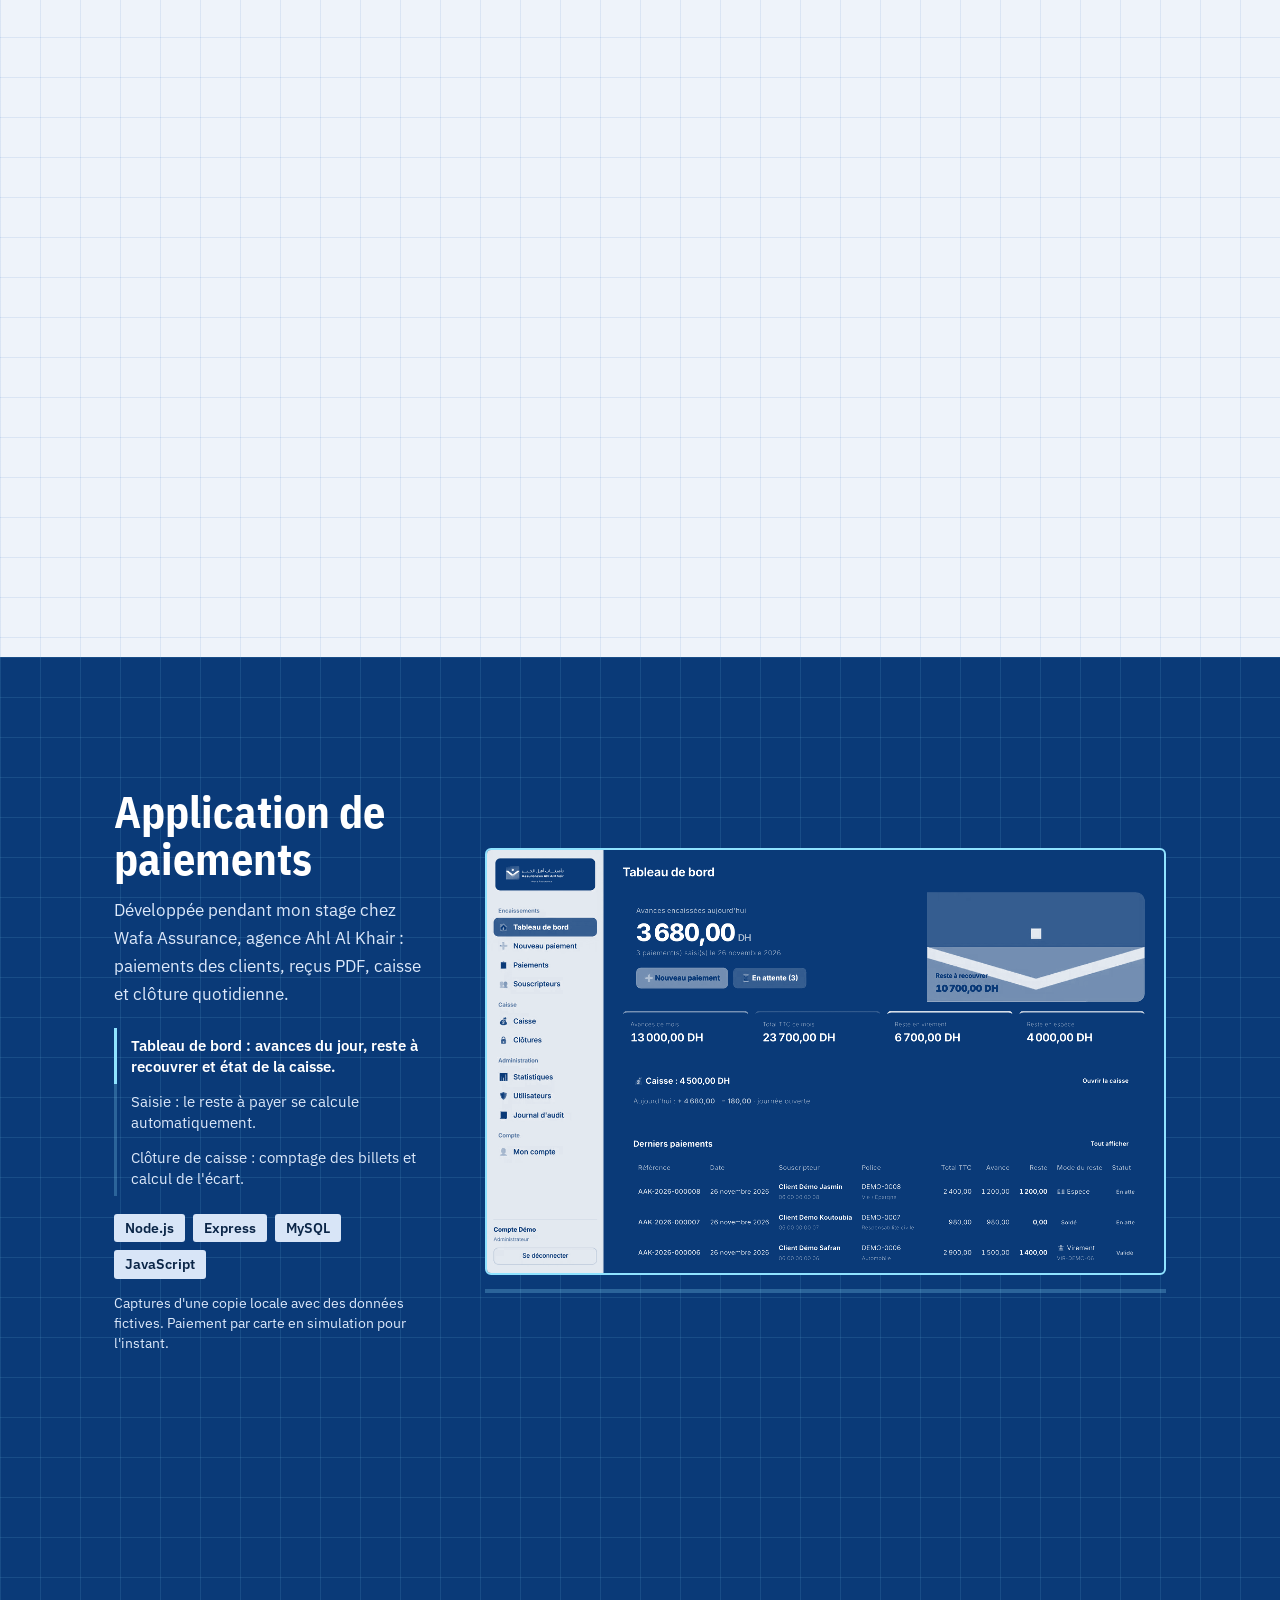
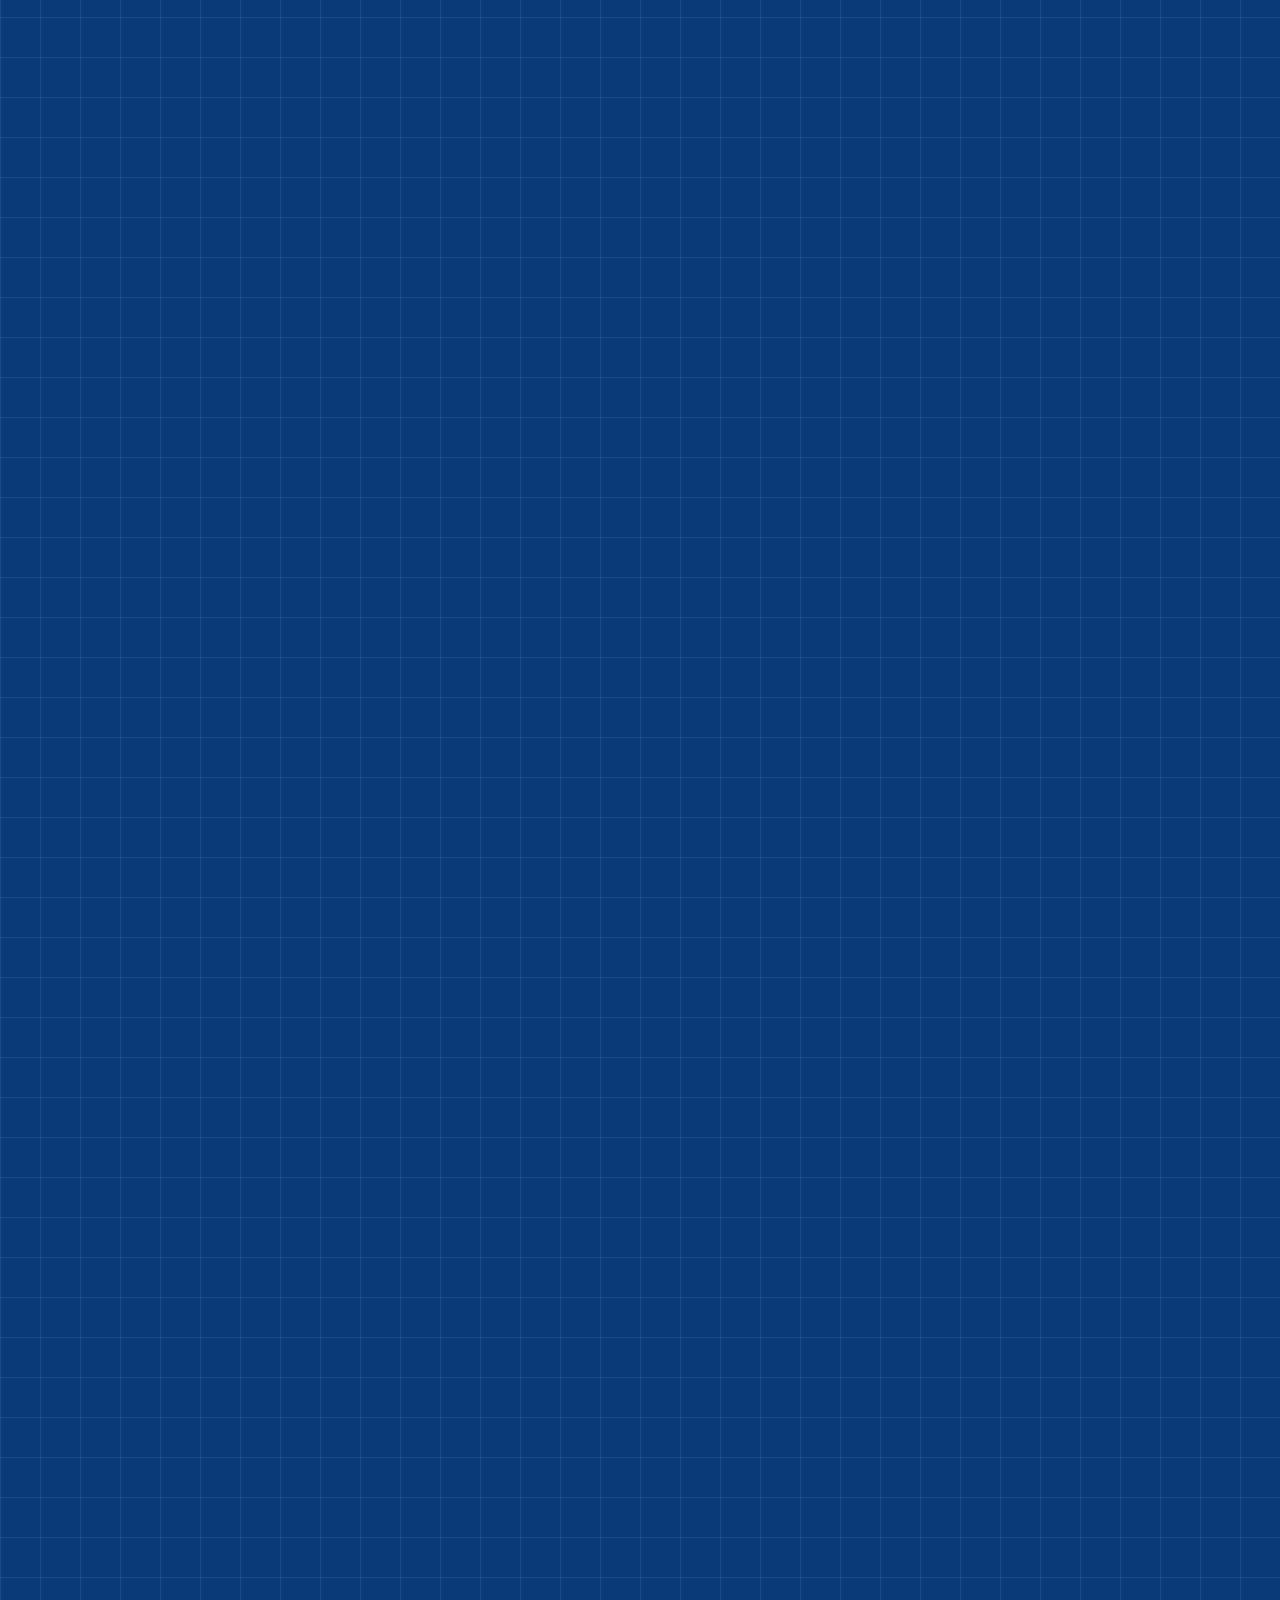
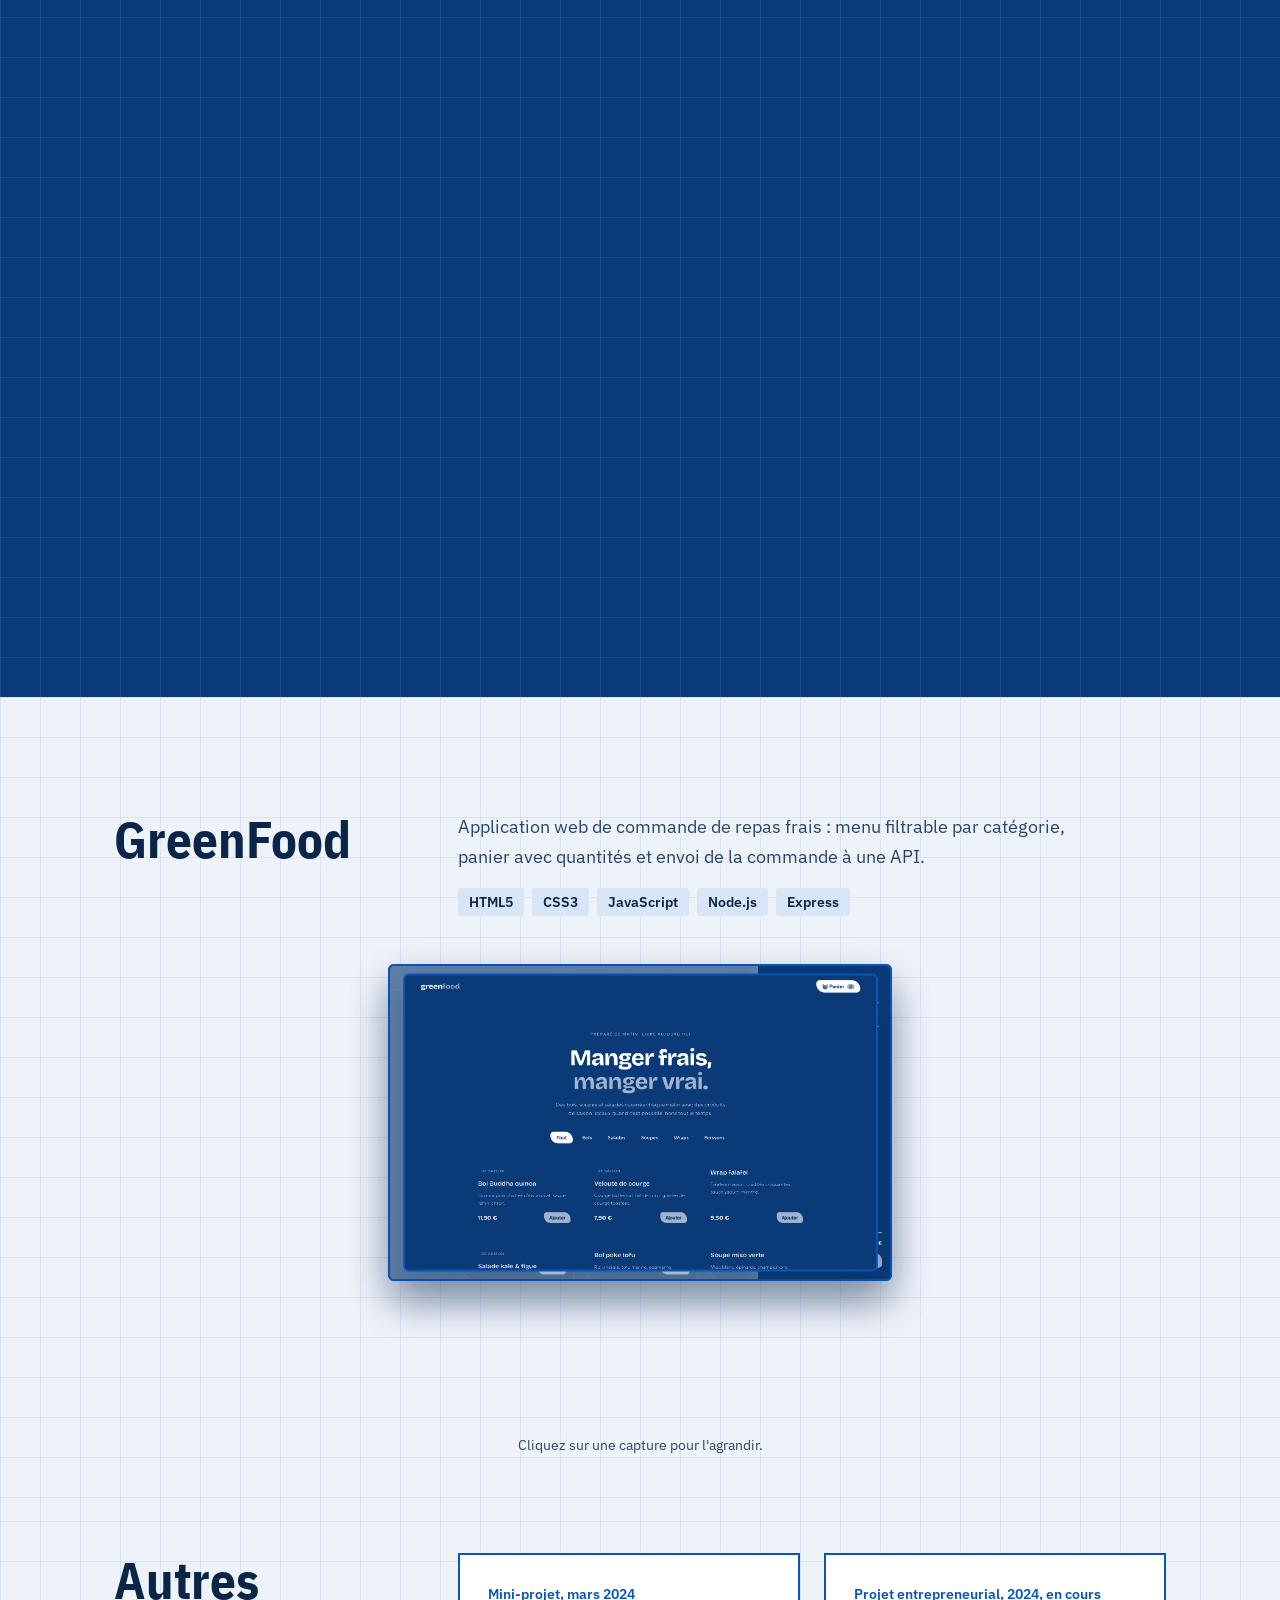
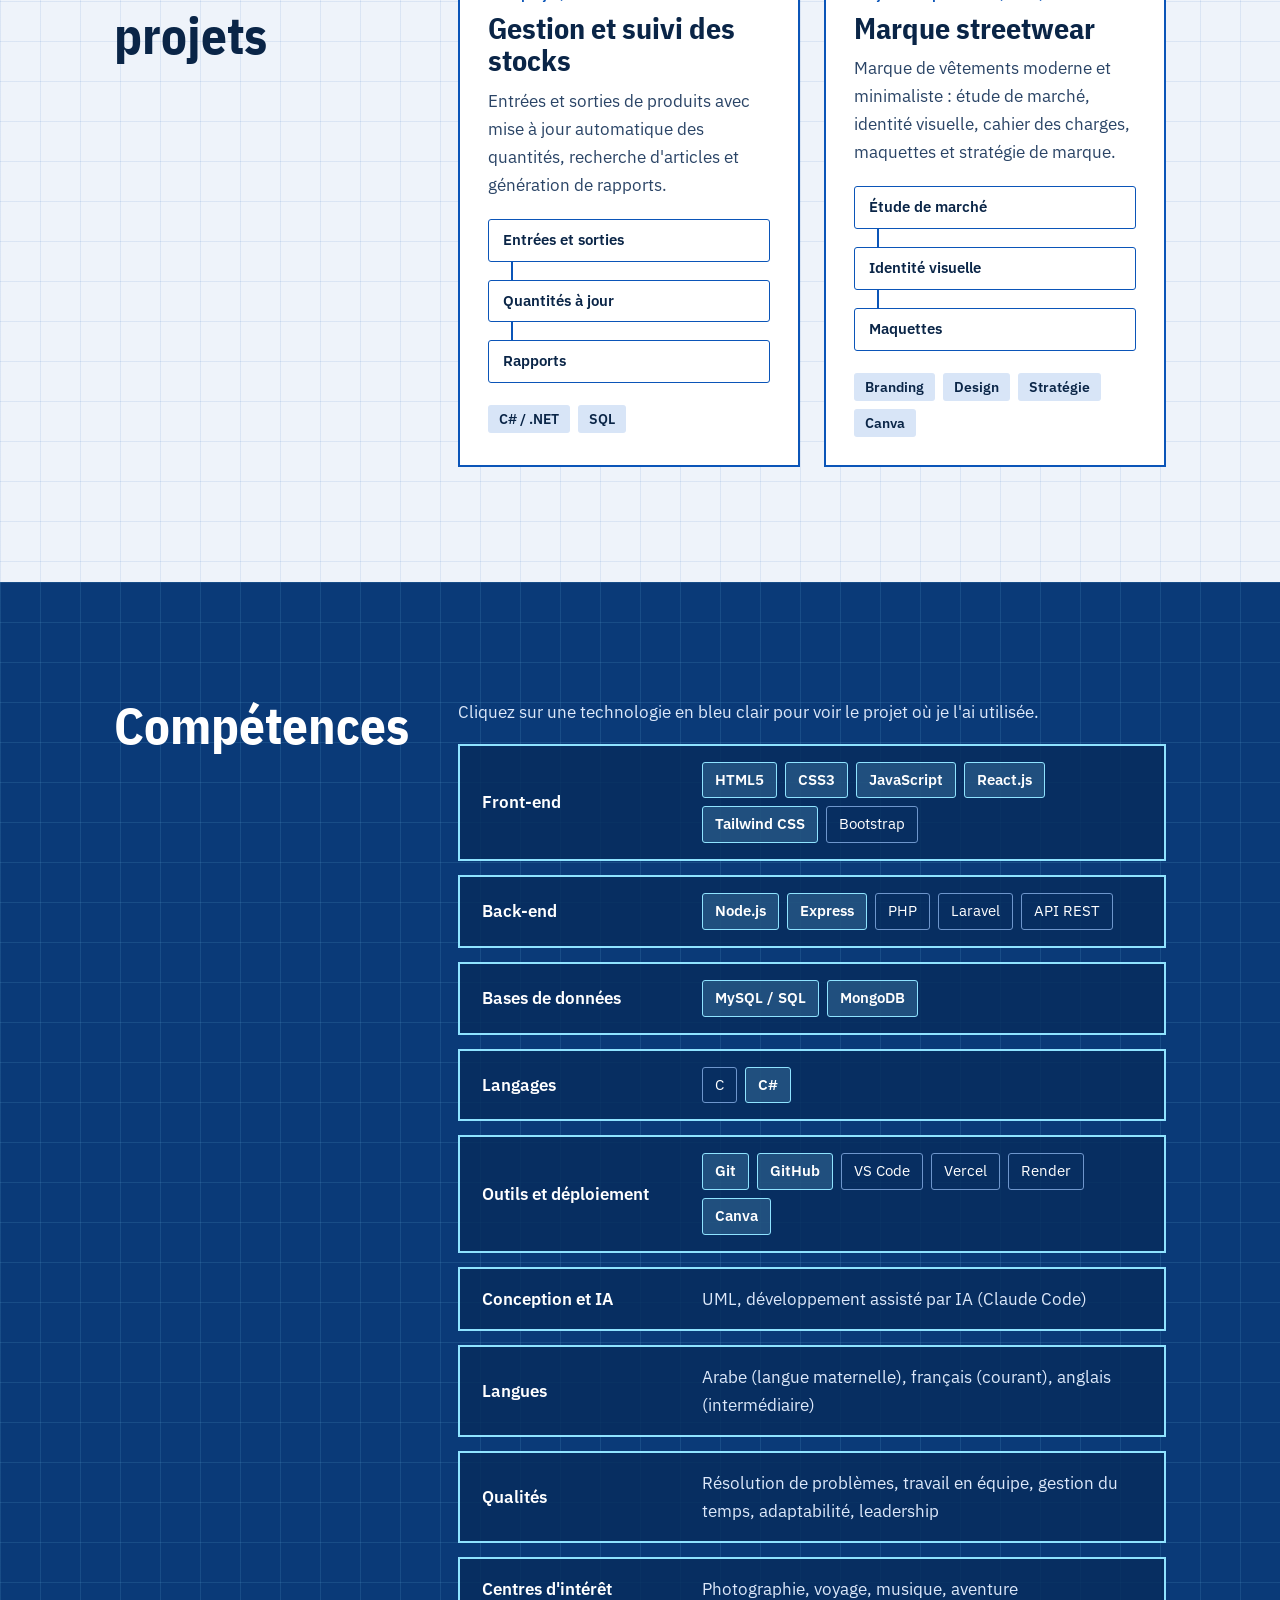
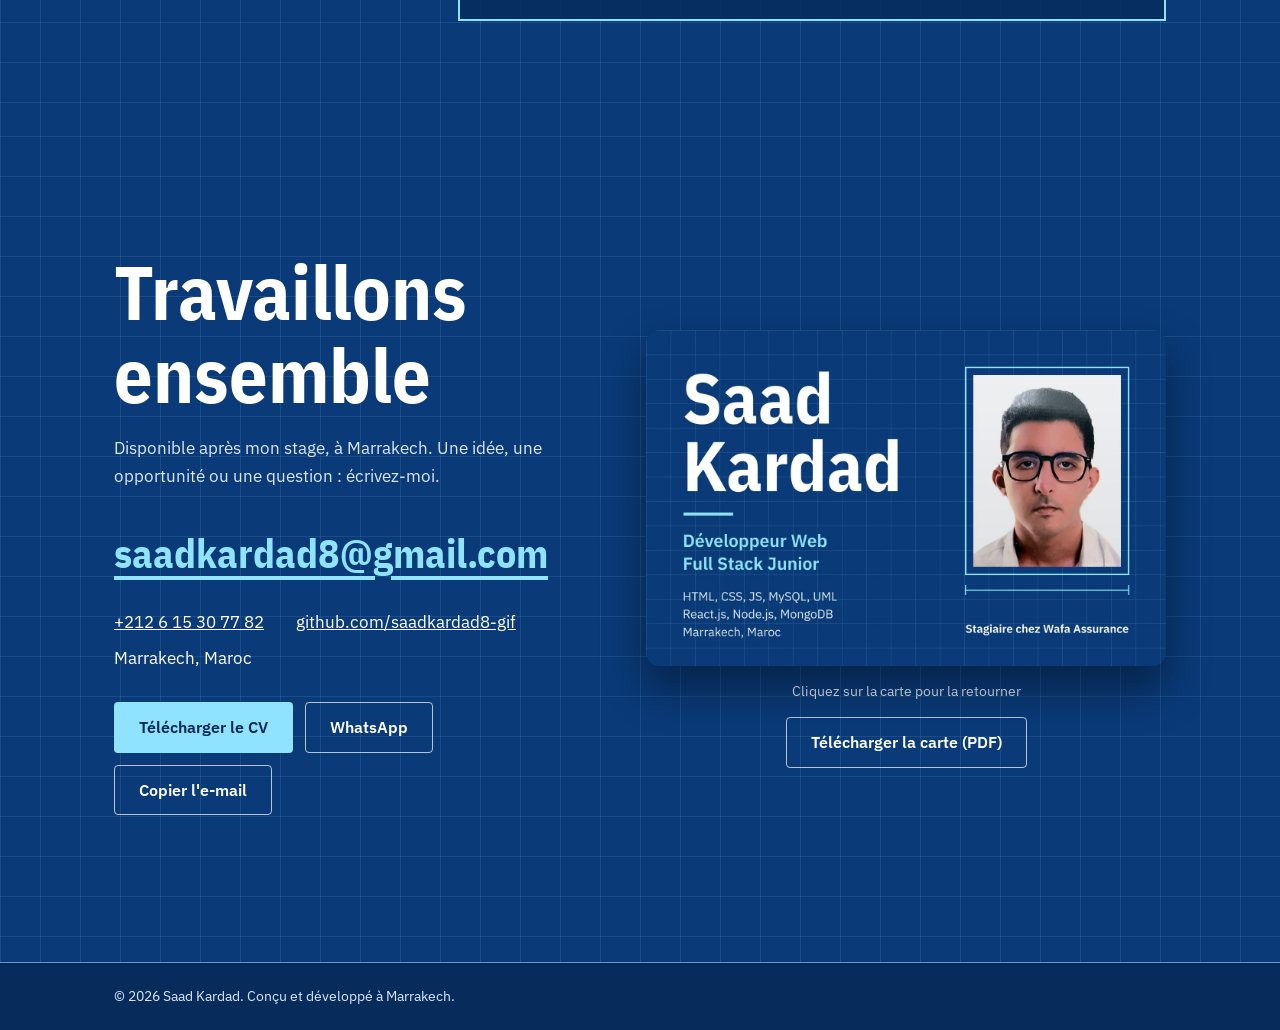
==== commit df373118: "Retire la carte de la section Contact Co-Authored-By: Claude Sonnet 5.5 <noreply@anthropic.com> Clau" ====
--- a/index.html
+++ b/index.html
@@ -318,7 +318,7 @@
       <ul class="coords">
         <li><a href="tel:+212615307782">+212 6 15 30 77 82</a></li>
         <li><a href="https://github.com/saadkardad8-gif" target="_blank" rel="noopener">github.com/saadkardad8-gif</a></li>
-        <li><a href="#carte">Marrakech, Maroc</a></li>
+        <li>Marrakech, Maroc</li>
       </ul>
       <div class="actions">
         <a class="btn btn-solid" href="SaadkardadCv.pdf" download="CV_Saad_Kardad.pdf">Télécharger le CV</a>
@@ -336,21 +336,6 @@
       </button>
       <p class="card-hint">Cliquez sur la carte pour la retourner</p>
       <a class="btn btn-line" href="carte-visite-saad-kardad.pdf" download>Télécharger la carte (PDF)</a>
-    </div>
-  </div>
-  <div class="wrap map" id="carte">
-    <div class="map-head">
-      <div>
-        <h3>Les Portes de Marrakech I</h3>
-        <p>Marrakech, Maroc</p>
-      </div>
-      <a class="btn btn-line" href="https://maps.app.goo.gl/LjxZd4sKjZNXLjdQ6" target="_blank" rel="noopener">Ouvrir dans Google Maps</a>
-    </div>
-    <div class="map-frame draw">
-      <div class="map-view">
-        <p class="map-wait">La carte Google s'affiche ici avec une connexion Internet.</p>
-        <iframe title="Carte : Les Portes de Marrakech I" src="https://www.google.com/maps?q=31.6362966,-8.0751645&amp;z=15&amp;output=embed&amp;hl=fr" width="1180" height="360" loading="lazy" referrerpolicy="no-referrer-when-downgrade" allowfullscreen></iframe>
-      </div>
     </div>
   </div>
 </section>
--- a/style.css
+++ b/style.css
@@ -480,25 +480,6 @@
   .js .draw>*,.js .flow li,.lead .w{opacity:1;transform:none}
   .js .title,.js .shot{clip-path:none;transform:none}
 }
-
-/* carte : où me trouver */
-.map{margin-top:clamp(48px,6vw,80px);scroll-margin-top:16px}
-.map-head{display:flex;flex-wrap:wrap;align-items:flex-end;justify-content:space-between;gap:16px;margin-bottom:18px}
-.map h3{font-size:clamp(28px,3vw,36px)}
-.contact .map-head p{margin-top:4px}
-.map-frame{padding:10px}
-.map-view{position:relative;height:380px;background:var(--deep);overflow:hidden}
-.contact .map-wait{position:absolute;inset:0;display:flex;align-items:center;justify-content:center;max-width:none;margin:0;padding:0 24px;text-align:center}
-.map iframe{position:relative;display:block;width:100%;height:100%;border:0}
-@media (max-width:640px){
-  .map-view{height:300px}
-  .map-head .btn{width:100%}
-}
-@media screen{
-  html[data-theme="clair"] .map-view{background:#e6effb}
-  html[data-theme="sombre"] .map iframe{filter:brightness(.82)}
-}
-@media print{.map-frame{display:none}}
 
 /* page introuvable */
 .lost main{min-height:100svh;display:flex;align-items:center;text-align:center;padding:40px 0}
